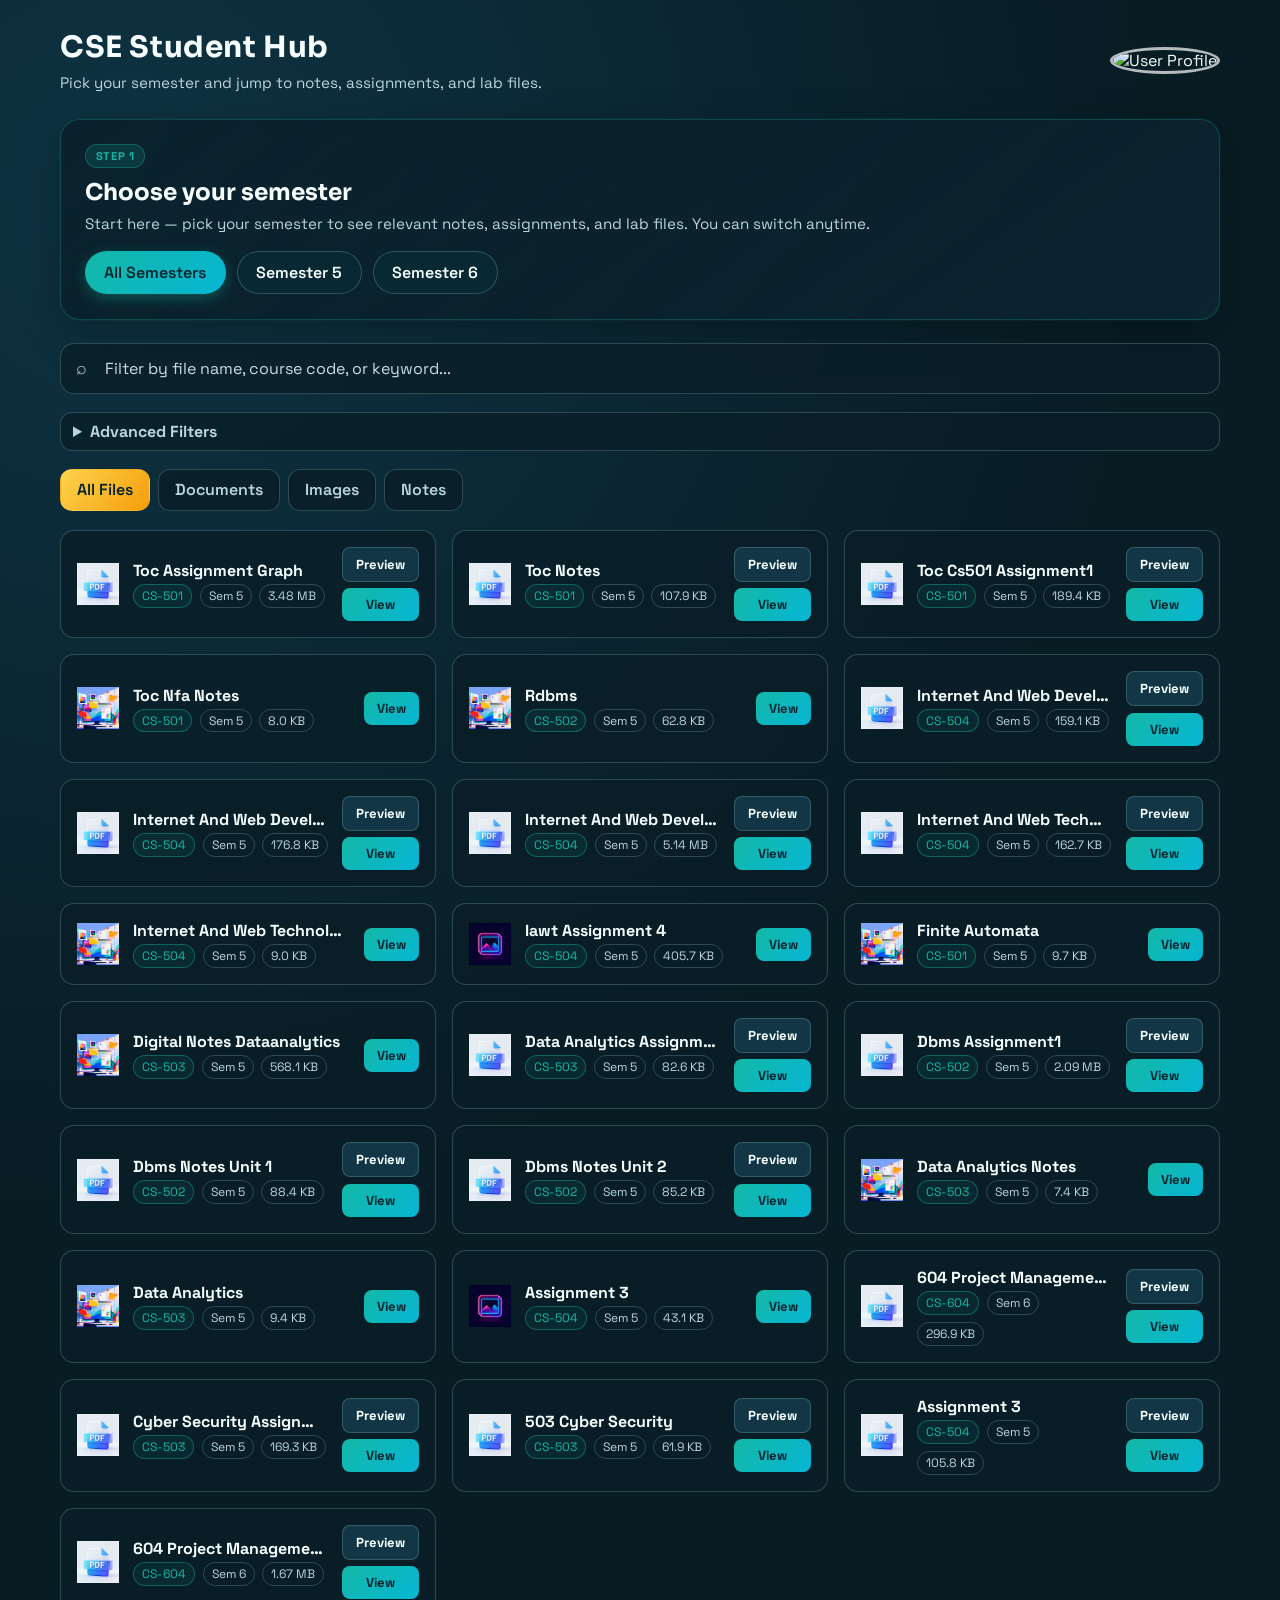
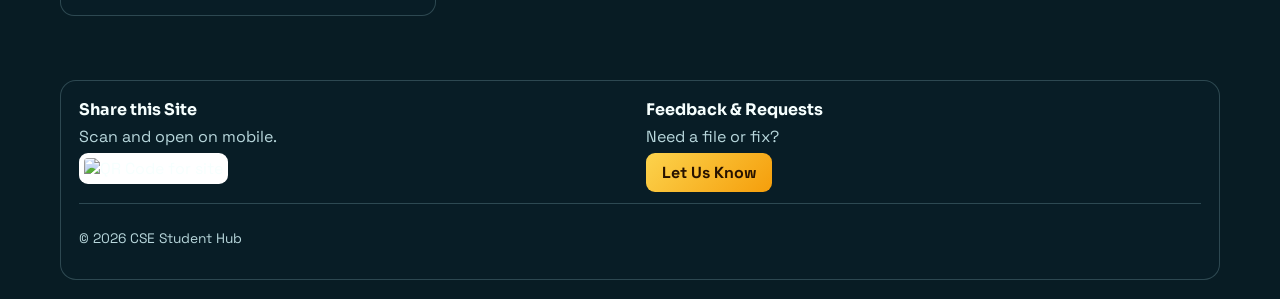
==== index.html @ bdce98c5 "Upgrade portal UX, auto-route files, and add release-ready structure" ====
<!DOCTYPE html>
<html lang="en">
<head>
    <meta charset="UTF-8"> 
    <meta name="viewport" content="width=device-width, initial-scale=1.0">
    <title>CSE Student Hub</title>
    <link rel="manifest" href="manifest.json">
    <meta name="theme-color" content="#0B7285">
    <link rel="icon" href="https://cdn.jsdelivr.net/gh/twitter/twemoji@latest/assets/72x72/1f4da.png"/>
    <link rel="stylesheet" href="style.css">
    <link rel="preconnect" href="https://fonts.googleapis.com">
    <link rel="preconnect" href="https://fonts.gstatic.com" crossorigin>
    <link href="https://fonts.googleapis.com/css2?family=Space+Grotesk:wght@400;500;700&family=Sora:wght@500;700&display=swap" rel="stylesheet">
    <script src="https://cdnjs.cloudflare.com/ajax/libs/pdf.js/2.11.338/pdf.min.js" defer></script>
</head>
<body>
    <video autoplay loop muted playsinline class="main-page-bg-video">
        <source src="bg.mp4" type="video/mp4">
    </video>

    <header>
        <div class="header-content">
            <h1>CSE Student Hub</h1>
            <p>Pick your semester and jump to notes, assignments, and lab files.</p>
        </div>
        <div class="profile-area">
            <img src="https://placehold.co/100x100/0b7285/FFFFFF?text=U" alt="User Profile" id="profile-pic" class="profile-pic">
        </div>
    </header>

    <main>
        <section class="semester-selector semester-hero" aria-label="Semester selection">
            <span class="semester-badge">Step 1</span>
            <h2>Choose your semester</h2>
            <p class="semester-hint" id="semesterHint">Start here — pick your semester to see relevant notes, assignments, and lab files. You can switch anytime.</p>
            <div class="semester-options" id="semester-options"><button class="semester-option active" data-semester="all">All Semesters</button><button class="semester-option" data-semester="5">Semester 5</button><button class="semester-option" data-semester="6">Semester 6</button></div>
        </section>

        <section class="search-and-tabs" aria-label="Filter and browse">
            <div class="search-box">
                <span class="search-icon" aria-hidden="true">⌕</span>
                <input class="search-input" type="text" placeholder="Filter by file name, course code, or keyword..." id="searchBox" autocomplete="off">
            </div>
            <details class="advanced-filters">
                <summary>Advanced Filters</summary>
                <div class="filter-grid">
                    <select id="courseFilter">
                        <option value="all">All Courses</option>
                        <option value="CS-501">CS-501</option><option value="CS-502">CS-502</option><option value="CS-503">CS-503</option><option value="CS-504">CS-504</option><option value="CS-604">CS-604</option>
                    </select>
                    <select id="typeFilter">
                        <option value="all">All Types</option>
                        <option value="epub">EPUB</option><option value="pdf">PDF</option><option value="png">PNG</option>
                    </select>
                    <select id="sortFilter">
                        <option value="newest">Newest First</option>
                        <option value="oldest">Oldest First</option>
                        <option value="name">Name A-Z</option>
                    </select>
                </div>
            </details>
            <div class="tabs" role="tablist"><button class="tab-link active" data-tab="AllFiles">All Files</button><button class="tab-link" data-tab="Documents">Documents</button><button class="tab-link" data-tab="Images">Images</button><button class="tab-link" data-tab="Notes">Notes</button></div>
        </section>

        <div id="AllFiles" class="tab-content" style="display: block;"><div class="file-grid">
    <div class="file-card file-row" data-keywords="Toc Assignment Graph CS-501 semester 5" data-course="CS-501" data-semester="5" data-type="pdf" data-date="2026-03-20T01:04:04.529124">
        <div class="file-icon"><img src="pdf.png" alt=".pdf icon"></div>
        <div class="file-details">
            <div class="file-title">Toc Assignment Graph</div>
            <div class="file-meta"><span>CS-501</span><span>Sem 5</span><span>3.48 MB</span></div>
            
        </div>
        <div class="file-actions">
            <button class="preview-button" data-pdf-url="content/sem5/cs-501/assignments/sem5_cs-501_assignment_toc-assignment-graph.pdf">Preview</button>
            <a href="content/sem5/cs-501/assignments/sem5_cs-501_assignment_toc-assignment-graph.pdf" target="_blank" class="download-button" aria-label="Open Toc Assignment Graph">View</a>
        </div>
    </div>
    <div class="file-card file-row" data-keywords="Toc Notes CS-501 semester 5" data-course="CS-501" data-semester="5" data-type="pdf" data-date="2026-03-20T01:04:04.529124">
        <div class="file-icon"><img src="pdf.png" alt=".pdf icon"></div>
        <div class="file-details">
            <div class="file-title">Toc Notes</div>
            <div class="file-meta"><span>CS-501</span><span>Sem 5</span><span>107.9 KB</span></div>
            
        </div>
        <div class="file-actions">
            <button class="preview-button" data-pdf-url="content/sem5/cs-501/notes/sem5_cs-501_notes_toc-notes.pdf">Preview</button>
            <a href="content/sem5/cs-501/notes/sem5_cs-501_notes_toc-notes.pdf" target="_blank" class="download-button" aria-label="Open Toc Notes">View</a>
        </div>
    </div>
    <div class="file-card file-row" data-keywords="Toc Cs501 Assignment1 CS-501 semester 5" data-course="CS-501" data-semester="5" data-type="pdf" data-date="2026-03-20T01:04:04.524578">
        <div class="file-icon"><img src="pdf.png" alt=".pdf icon"></div>
        <div class="file-details">
            <div class="file-title">Toc Cs501 Assignment1</div>
            <div class="file-meta"><span>CS-501</span><span>Sem 5</span><span>189.4 KB</span></div>
            
        </div>
        <div class="file-actions">
            <button class="preview-button" data-pdf-url="content/sem5/cs-501/assignments/sem5_cs-501_assignment_toc-cs501-assignment1.pdf">Preview</button>
            <a href="content/sem5/cs-501/assignments/sem5_cs-501_assignment_toc-cs501-assignment1.pdf" target="_blank" class="download-button" aria-label="Open Toc Cs501 Assignment1">View</a>
        </div>
    </div>
    <div class="file-card file-row" data-keywords="Toc Nfa Notes CS-501 semester 5" data-course="CS-501" data-semester="5" data-type="epub" data-date="2026-03-20T01:04:04.524578">
        <div class="file-icon"><img src="notes.png" alt=".epub icon"></div>
        <div class="file-details">
            <div class="file-title">Toc Nfa Notes</div>
            <div class="file-meta"><span>CS-501</span><span>Sem 5</span><span>8.0 KB</span></div>
            
        </div>
        <div class="file-actions">
            
            <a href="content/sem5/cs-501/notes/sem5_cs-501_notes_toc-nfa-notes.epub" target="_blank" class="download-button" aria-label="Open Toc Nfa Notes">View</a>
        </div>
    </div>
    <div class="file-card file-row" data-keywords="Rdbms CS-502 semester 5" data-course="CS-502" data-semester="5" data-type="epub" data-date="2026-03-20T01:04:04.522442">
        <div class="file-icon"><img src="notes.png" alt=".epub icon"></div>
        <div class="file-details">
            <div class="file-title">Rdbms</div>
            <div class="file-meta"><span>CS-502</span><span>Sem 5</span><span>62.8 KB</span></div>
            
        </div>
        <div class="file-actions">
            
            <a href="content/sem5/cs-502/notes/sem5_cs-502_resource_rdbms.epub" target="_blank" class="download-button" aria-label="Open Rdbms">View</a>
        </div>
    </div>
    <div class="file-card file-row" data-keywords="Internet And Web Development Assignment 4 CS-504 semester 5" data-course="CS-504" data-semester="5" data-type="pdf" data-date="2026-03-20T01:04:04.521047">
        <div class="file-icon"><img src="pdf.png" alt=".pdf icon"></div>
        <div class="file-details">
            <div class="file-title">Internet And Web Development Assignment 4</div>
            <div class="file-meta"><span>CS-504</span><span>Sem 5</span><span>159.1 KB</span></div>
            
        </div>
        <div class="file-actions">
            <button class="preview-button" data-pdf-url="content/sem5/cs-504/assignments/sem5_cs-504_assignment_internet-and-web-development-assignment-4.pdf">Preview</button>
            <a href="content/sem5/cs-504/assignments/sem5_cs-504_assignment_internet-and-web-development-assignment-4.pdf" target="_blank" class="download-button" aria-label="Open Internet And Web Development Assignment 4">View</a>
        </div>
    </div>
    <div class="file-card file-row" data-keywords="Internet And Web Development Assignment 2 CS-504 semester 5" data-course="CS-504" data-semester="5" data-type="pdf" data-date="2026-03-20T01:04:04.520044">
        <div class="file-icon"><img src="pdf.png" alt=".pdf icon"></div>
        <div class="file-details">
            <div class="file-title">Internet And Web Development Assignment 2</div>
            <div class="file-meta"><span>CS-504</span><span>Sem 5</span><span>176.8 KB</span></div>
            
        </div>
        <div class="file-actions">
            <button class="preview-button" data-pdf-url="content/sem5/cs-504/assignments/sem5_cs-504_assignment_internet-and-web-development-assignment-2.pdf">Preview</button>
            <a href="content/sem5/cs-504/assignments/sem5_cs-504_assignment_internet-and-web-development-assignment-2.pdf" target="_blank" class="download-button" aria-label="Open Internet And Web Development Assignment 2">View</a>
        </div>
    </div>
    <div class="file-card file-row" data-keywords="Internet And Web Development Assignment CS-504 semester 5" data-course="CS-504" data-semester="5" data-type="pdf" data-date="2026-03-20T01:04:04.518036">
        <div class="file-icon"><img src="pdf.png" alt=".pdf icon"></div>
        <div class="file-details">
            <div class="file-title">Internet And Web Development Assignment</div>
            <div class="file-meta"><span>CS-504</span><span>Sem 5</span><span>5.14 MB</span></div>
            
        </div>
        <div class="file-actions">
            <button class="preview-button" data-pdf-url="content/sem5/cs-504/assignments/sem5_cs-504_assignment_internet-and-web-development-assignment.pdf">Preview</button>
            <a href="content/sem5/cs-504/assignments/sem5_cs-504_assignment_internet-and-web-development-assignment.pdf" target="_blank" class="download-button" aria-label="Open Internet And Web Development Assignment">View</a>
        </div>
    </div>
    <div class="file-card file-row" data-keywords="Internet And Web Technology Notes CS-504 semester 5" data-course="CS-504" data-semester="5" data-type="pdf" data-date="2026-03-20T01:04:04.502003">
        <div class="file-icon"><img src="pdf.png" alt=".pdf icon"></div>
        <div class="file-details">
            <div class="file-title">Internet And Web Technology Notes</div>
            <div class="file-meta"><span>CS-504</span><span>Sem 5</span><span>162.7 KB</span></div>
            
        </div>
        <div class="file-actions">
            <button class="preview-button" data-pdf-url="content/sem5/cs-504/notes/sem5_cs-504_notes_internet-and-web-technology-notes.pdf">Preview</button>
            <a href="content/sem5/cs-504/notes/sem5_cs-504_notes_internet-and-web-technology-notes.pdf" target="_blank" class="download-button" aria-label="Open Internet And Web Technology Notes">View</a>
        </div>
    </div>
    <div class="file-card file-row" data-keywords="Internet And Web Technology CS-504 semester 5" data-course="CS-504" data-semester="5" data-type="epub" data-date="2026-03-20T01:04:04.502003">
        <div class="file-icon"><img src="notes.png" alt=".epub icon"></div>
        <div class="file-details">
            <div class="file-title">Internet And Web Technology</div>
            <div class="file-meta"><span>CS-504</span><span>Sem 5</span><span>9.0 KB</span></div>
            
        </div>
        <div class="file-actions">
            
            <a href="content/sem5/cs-504/notes/sem5_cs-504_resource_internet-and-web-technology.epub" target="_blank" class="download-button" aria-label="Open Internet And Web Technology">View</a>
        </div>
    </div>
    <div class="file-card file-row" data-keywords="Iawt Assignment 4 CS-504 semester 5" data-course="CS-504" data-semester="5" data-type="png" data-date="2026-03-20T01:04:04.500552">
        <div class="file-icon"><img src="image.png" alt=".png icon"></div>
        <div class="file-details">
            <div class="file-title">Iawt Assignment 4</div>
            <div class="file-meta"><span>CS-504</span><span>Sem 5</span><span>405.7 KB</span></div>
            
        </div>
        <div class="file-actions">
            
            <a href="content/sem5/cs-504/assignments/sem5_cs-504_assignment_iawt-assignment-4.png" target="_blank" class="download-button" aria-label="Open Iawt Assignment 4">View</a>
        </div>
    </div>
    <div class="file-card file-row" data-keywords="Finite Automata CS-501 semester 5" data-course="CS-501" data-semester="5" data-type="epub" data-date="2026-03-20T01:04:04.498286">
        <div class="file-icon"><img src="notes.png" alt=".epub icon"></div>
        <div class="file-details">
            <div class="file-title">Finite Automata</div>
            <div class="file-meta"><span>CS-501</span><span>Sem 5</span><span>9.7 KB</span></div>
            
        </div>
        <div class="file-actions">
            
            <a href="content/sem5/cs-501/notes/sem5_cs-501_resource_finite-automata.epub" target="_blank" class="download-button" aria-label="Open Finite Automata">View</a>
        </div>
    </div>
    <div class="file-card file-row" data-keywords="Digital Notes Dataanalytics CS-503 semester 5" data-course="CS-503" data-semester="5" data-type="epub" data-date="2026-03-20T01:04:04.497246">
        <div class="file-icon"><img src="notes.png" alt=".epub icon"></div>
        <div class="file-details">
            <div class="file-title">Digital Notes Dataanalytics</div>
            <div class="file-meta"><span>CS-503</span><span>Sem 5</span><span>568.1 KB</span></div>
            
        </div>
        <div class="file-actions">
            
            <a href="content/general/general/notes/general_general_notes_digital-notes-dataanalytics.epub" target="_blank" class="download-button" aria-label="Open Digital Notes Dataanalytics">View</a>
        </div>
    </div>
    <div class="file-card file-row" data-keywords="Data Analytics Assignment1 CS-503 semester 5" data-course="CS-503" data-semester="5" data-type="pdf" data-date="2026-03-20T01:04:04.495200">
        <div class="file-icon"><img src="pdf.png" alt=".pdf icon"></div>
        <div class="file-details">
            <div class="file-title">Data Analytics Assignment1</div>
            <div class="file-meta"><span>CS-503</span><span>Sem 5</span><span>82.6 KB</span></div>
            
        </div>
        <div class="file-actions">
            <button class="preview-button" data-pdf-url="content/sem5/cs-503/assignments/sem5_cs-503_assignment_data-analytics-assignment1.pdf">Preview</button>
            <a href="content/sem5/cs-503/assignments/sem5_cs-503_assignment_data-analytics-assignment1.pdf" target="_blank" class="download-button" aria-label="Open Data Analytics Assignment1">View</a>
        </div>
    </div>
    <div class="file-card file-row" data-keywords="Dbms Assignment1 CS-502 semester 5" data-course="CS-502" data-semester="5" data-type="pdf" data-date="2026-03-20T01:04:04.490498">
        <div class="file-icon"><img src="pdf.png" alt=".pdf icon"></div>
        <div class="file-details">
            <div class="file-title">Dbms Assignment1</div>
            <div class="file-meta"><span>CS-502</span><span>Sem 5</span><span>2.09 MB</span></div>
            
        </div>
        <div class="file-actions">
            <button class="preview-button" data-pdf-url="content/sem5/cs-502/assignments/sem5_cs-502_assignment_dbms-assignment1.pdf">Preview</button>
            <a href="content/sem5/cs-502/assignments/sem5_cs-502_assignment_dbms-assignment1.pdf" target="_blank" class="download-button" aria-label="Open Dbms Assignment1">View</a>
        </div>
    </div>
    <div class="file-card file-row" data-keywords="Dbms Notes Unit 1 CS-502 semester 5" data-course="CS-502" data-semester="5" data-type="pdf" data-date="2026-03-20T01:04:04.490498">
        <div class="file-icon"><img src="pdf.png" alt=".pdf icon"></div>
        <div class="file-details">
            <div class="file-title">Dbms Notes Unit 1</div>
            <div class="file-meta"><span>CS-502</span><span>Sem 5</span><span>88.4 KB</span></div>
            
        </div>
        <div class="file-actions">
            <button class="preview-button" data-pdf-url="content/sem5/cs-502/notes/sem5_cs-502_notes_dbms-notes-unit-1.pdf">Preview</button>
            <a href="content/sem5/cs-502/notes/sem5_cs-502_notes_dbms-notes-unit-1.pdf" target="_blank" class="download-button" aria-label="Open Dbms Notes Unit 1">View</a>
        </div>
    </div>
    <div class="file-card file-row" data-keywords="Dbms Notes Unit 2 CS-502 semester 5" data-course="CS-502" data-semester="5" data-type="pdf" data-date="2026-03-20T01:04:04.490498">
        <div class="file-icon"><img src="pdf.png" alt=".pdf icon"></div>
        <div class="file-details">
            <div class="file-title">Dbms Notes Unit 2</div>
            <div class="file-meta"><span>CS-502</span><span>Sem 5</span><span>85.2 KB</span></div>
            
        </div>
        <div class="file-actions">
            <button class="preview-button" data-pdf-url="content/sem5/cs-502/notes/sem5_cs-502_notes_dbms-notes-unit-2.pdf">Preview</button>
            <a href="content/sem5/cs-502/notes/sem5_cs-502_notes_dbms-notes-unit-2.pdf" target="_blank" class="download-button" aria-label="Open Dbms Notes Unit 2">View</a>
        </div>
    </div>
    <div class="file-card file-row" data-keywords="Data Analytics Notes CS-503 semester 5" data-course="CS-503" data-semester="5" data-type="epub" data-date="2026-03-20T01:04:04.490498">
        <div class="file-icon"><img src="notes.png" alt=".epub icon"></div>
        <div class="file-details">
            <div class="file-title">Data Analytics Notes</div>
            <div class="file-meta"><span>CS-503</span><span>Sem 5</span><span>7.4 KB</span></div>
            
        </div>
        <div class="file-actions">
            
            <a href="content/sem5/cs-503/notes/sem5_cs-503_notes_data-analytics-notes.epub" target="_blank" class="download-button" aria-label="Open Data Analytics Notes">View</a>
        </div>
    </div>
    <div class="file-card file-row" data-keywords="Data Analytics CS-503 semester 5" data-course="CS-503" data-semester="5" data-type="epub" data-date="2026-03-20T01:04:04.490498">
        <div class="file-icon"><img src="notes.png" alt=".epub icon"></div>
        <div class="file-details">
            <div class="file-title">Data Analytics</div>
            <div class="file-meta"><span>CS-503</span><span>Sem 5</span><span>9.4 KB</span></div>
            
        </div>
        <div class="file-actions">
            
            <a href="content/sem5/cs-503/notes/sem5_cs-503_resource_data-analytics.epub" target="_blank" class="download-button" aria-label="Open Data Analytics">View</a>
        </div>
    </div>
    <div class="file-card file-row" data-keywords="Assignment 3 CS-504 semester 5" data-course="CS-504" data-semester="5" data-type="png" data-date="2026-03-20T01:04:04.479112">
        <div class="file-icon"><img src="image.png" alt=".png icon"></div>
        <div class="file-details">
            <div class="file-title">Assignment 3</div>
            <div class="file-meta"><span>CS-504</span><span>Sem 5</span><span>43.1 KB</span></div>
            
        </div>
        <div class="file-actions">
            
            <a href="content/general/general/assignments/general_general_assignment_cs-504-assignment-3.png" target="_blank" class="download-button" aria-label="Open Assignment 3">View</a>
        </div>
    </div>
    <div class="file-card file-row" data-keywords="604 Project Management Unit 1 CS-604 semester 6" data-course="CS-604" data-semester="6" data-type="pdf" data-date="2026-03-20T01:04:04.479112">
        <div class="file-icon"><img src="pdf.png" alt=".pdf icon"></div>
        <div class="file-details">
            <div class="file-title">604 Project Management Unit 1</div>
            <div class="file-meta"><span>CS-604</span><span>Sem 6</span><span>296.9 KB</span></div>
            
        </div>
        <div class="file-actions">
            <button class="preview-button" data-pdf-url="content/general/general/documents/general_general_project_604-project-management-unit-1.pdf">Preview</button>
            <a href="content/general/general/documents/general_general_project_604-project-management-unit-1.pdf" target="_blank" class="download-button" aria-label="Open 604 Project Management Unit 1">View</a>
        </div>
    </div>
    <div class="file-card file-row" data-keywords="Cyber Security Assignment 2 CS-503 semester 5" data-course="CS-503" data-semester="5" data-type="pdf" data-date="2026-03-20T01:04:04.479112">
        <div class="file-icon"><img src="pdf.png" alt=".pdf icon"></div>
        <div class="file-details">
            <div class="file-title">Cyber Security Assignment 2</div>
            <div class="file-meta"><span>CS-503</span><span>Sem 5</span><span>169.3 KB</span></div>
            
        </div>
        <div class="file-actions">
            <button class="preview-button" data-pdf-url="content/sem5/cs-503/assignments/sem5_cs-503_assignment_cs-503-cyber-security-assignment-2.pdf">Preview</button>
            <a href="content/sem5/cs-503/assignments/sem5_cs-503_assignment_cs-503-cyber-security-assignment-2.pdf" target="_blank" class="download-button" aria-label="Open Cyber Security Assignment 2">View</a>
        </div>
    </div>
    <div class="file-card file-row" data-keywords="503 Cyber Security CS-503 semester 5" data-course="CS-503" data-semester="5" data-type="pdf" data-date="2026-03-20T01:04:04.479112">
        <div class="file-icon"><img src="pdf.png" alt=".pdf icon"></div>
        <div class="file-details">
            <div class="file-title">503 Cyber Security</div>
            <div class="file-meta"><span>CS-503</span><span>Sem 5</span><span>61.9 KB</span></div>
            
        </div>
        <div class="file-actions">
            <button class="preview-button" data-pdf-url="content/sem5/cs-503/documents/sem5_cs-503_resource_503-cyber-security.pdf">Preview</button>
            <a href="content/sem5/cs-503/documents/sem5_cs-503_resource_503-cyber-security.pdf" target="_blank" class="download-button" aria-label="Open 503 Cyber Security">View</a>
        </div>
    </div>
    <div class="file-card file-row" data-keywords="Assignment 3 CS-504 semester 5" data-course="CS-504" data-semester="5" data-type="pdf" data-date="2026-03-20T01:04:04.479112">
        <div class="file-icon"><img src="pdf.png" alt=".pdf icon"></div>
        <div class="file-details">
            <div class="file-title">Assignment 3</div>
            <div class="file-meta"><span>CS-504</span><span>Sem 5</span><span>105.8 KB</span></div>
            
        </div>
        <div class="file-actions">
            <button class="preview-button" data-pdf-url="content/sem5/cs-504/assignments/sem5_cs-504_assignment_cs504-assignment-3.pdf">Preview</button>
            <a href="content/sem5/cs-504/assignments/sem5_cs-504_assignment_cs504-assignment-3.pdf" target="_blank" class="download-button" aria-label="Open Assignment 3">View</a>
        </div>
    </div>
    <div class="file-card file-row" data-keywords="604 Project Management Notes CS-604 semester 6" data-course="CS-604" data-semester="6" data-type="pdf" data-date="2026-03-20T01:04:04.477614">
        <div class="file-icon"><img src="pdf.png" alt=".pdf icon"></div>
        <div class="file-details">
            <div class="file-title">604 Project Management Notes</div>
            <div class="file-meta"><span>CS-604</span><span>Sem 6</span><span>1.67 MB</span></div>
            
        </div>
        <div class="file-actions">
            <button class="preview-button" data-pdf-url="content/general/general/notes/general_general_notes_604-project-management-notes.pdf">Preview</button>
            <a href="content/general/general/notes/general_general_notes_604-project-management-notes.pdf" target="_blank" class="download-button" aria-label="Open 604 Project Management Notes">View</a>
        </div>
    </div></div></div><div id="Documents" class="tab-content" style="display: none;"><div class="file-grid">
    <div class="file-card file-row" data-keywords="Toc Assignment Graph CS-501 semester 5" data-course="CS-501" data-semester="5" data-type="pdf" data-date="2026-03-20T01:04:04.529124">
        <div class="file-icon"><img src="pdf.png" alt=".pdf icon"></div>
        <div class="file-details">
            <div class="file-title">Toc Assignment Graph</div>
            <div class="file-meta"><span>CS-501</span><span>Sem 5</span><span>3.48 MB</span></div>
            
        </div>
        <div class="file-actions">
            <button class="preview-button" data-pdf-url="content/sem5/cs-501/assignments/sem5_cs-501_assignment_toc-assignment-graph.pdf">Preview</button>
            <a href="content/sem5/cs-501/assignments/sem5_cs-501_assignment_toc-assignment-graph.pdf" target="_blank" class="download-button" aria-label="Open Toc Assignment Graph">View</a>
        </div>
    </div>
    <div class="file-card file-row" data-keywords="Toc Notes CS-501 semester 5" data-course="CS-501" data-semester="5" data-type="pdf" data-date="2026-03-20T01:04:04.529124">
        <div class="file-icon"><img src="pdf.png" alt=".pdf icon"></div>
        <div class="file-details">
            <div class="file-title">Toc Notes</div>
            <div class="file-meta"><span>CS-501</span><span>Sem 5</span><span>107.9 KB</span></div>
            
        </div>
        <div class="file-actions">
            <button class="preview-button" data-pdf-url="content/sem5/cs-501/notes/sem5_cs-501_notes_toc-notes.pdf">Preview</button>
            <a href="content/sem5/cs-501/notes/sem5_cs-501_notes_toc-notes.pdf" target="_blank" class="download-button" aria-label="Open Toc Notes">View</a>
        </div>
    </div>
    <div class="file-card file-row" data-keywords="Toc Cs501 Assignment1 CS-501 semester 5" data-course="CS-501" data-semester="5" data-type="pdf" data-date="2026-03-20T01:04:04.524578">
        <div class="file-icon"><img src="pdf.png" alt=".pdf icon"></div>
        <div class="file-details">
            <div class="file-title">Toc Cs501 Assignment1</div>
            <div class="file-meta"><span>CS-501</span><span>Sem 5</span><span>189.4 KB</span></div>
            
        </div>
        <div class="file-actions">
            <button class="preview-button" data-pdf-url="content/sem5/cs-501/assignments/sem5_cs-501_assignment_toc-cs501-assignment1.pdf">Preview</button>
            <a href="content/sem5/cs-501/assignments/sem5_cs-501_assignment_toc-cs501-assignment1.pdf" target="_blank" class="download-button" aria-label="Open Toc Cs501 Assignment1">View</a>
        </div>
    </div>
    <div class="file-card file-row" data-keywords="Internet And Web Development Assignment 4 CS-504 semester 5" data-course="CS-504" data-semester="5" data-type="pdf" data-date="2026-03-20T01:04:04.521047">
        <div class="file-icon"><img src="pdf.png" alt=".pdf icon"></div>
        <div class="file-details">
            <div class="file-title">Internet And Web Development Assignment 4</div>
            <div class="file-meta"><span>CS-504</span><span>Sem 5</span><span>159.1 KB</span></div>
            
        </div>
        <div class="file-actions">
            <button class="preview-button" data-pdf-url="content/sem5/cs-504/assignments/sem5_cs-504_assignment_internet-and-web-development-assignment-4.pdf">Preview</button>
            <a href="content/sem5/cs-504/assignments/sem5_cs-504_assignment_internet-and-web-development-assignment-4.pdf" target="_blank" class="download-button" aria-label="Open Internet And Web Development Assignment 4">View</a>
        </div>
    </div>
    <div class="file-card file-row" data-keywords="Internet And Web Development Assignment 2 CS-504 semester 5" data-course="CS-504" data-semester="5" data-type="pdf" data-date="2026-03-20T01:04:04.520044">
        <div class="file-icon"><img src="pdf.png" alt=".pdf icon"></div>
        <div class="file-details">
            <div class="file-title">Internet And Web Development Assignment 2</div>
            <div class="file-meta"><span>CS-504</span><span>Sem 5</span><span>176.8 KB</span></div>
            
        </div>
        <div class="file-actions">
            <button class="preview-button" data-pdf-url="content/sem5/cs-504/assignments/sem5_cs-504_assignment_internet-and-web-development-assignment-2.pdf">Preview</button>
            <a href="content/sem5/cs-504/assignments/sem5_cs-504_assignment_internet-and-web-development-assignment-2.pdf" target="_blank" class="download-button" aria-label="Open Internet And Web Development Assignment 2">View</a>
        </div>
    </div>
    <div class="file-card file-row" data-keywords="Internet And Web Development Assignment CS-504 semester 5" data-course="CS-504" data-semester="5" data-type="pdf" data-date="2026-03-20T01:04:04.518036">
        <div class="file-icon"><img src="pdf.png" alt=".pdf icon"></div>
        <div class="file-details">
            <div class="file-title">Internet And Web Development Assignment</div>
            <div class="file-meta"><span>CS-504</span><span>Sem 5</span><span>5.14 MB</span></div>
            
        </div>
        <div class="file-actions">
            <button class="preview-button" data-pdf-url="content/sem5/cs-504/assignments/sem5_cs-504_assignment_internet-and-web-development-assignment.pdf">Preview</button>
            <a href="content/sem5/cs-504/assignments/sem5_cs-504_assignment_internet-and-web-development-assignment.pdf" target="_blank" class="download-button" aria-label="Open Internet And Web Development Assignment">View</a>
        </div>
    </div>
    <div class="file-card file-row" data-keywords="Internet And Web Technology Notes CS-504 semester 5" data-course="CS-504" data-semester="5" data-type="pdf" data-date="2026-03-20T01:04:04.502003">
        <div class="file-icon"><img src="pdf.png" alt=".pdf icon"></div>
        <div class="file-details">
            <div class="file-title">Internet And Web Technology Notes</div>
            <div class="file-meta"><span>CS-504</span><span>Sem 5</span><span>162.7 KB</span></div>
            
        </div>
        <div class="file-actions">
            <button class="preview-button" data-pdf-url="content/sem5/cs-504/notes/sem5_cs-504_notes_internet-and-web-technology-notes.pdf">Preview</button>
            <a href="content/sem5/cs-504/notes/sem5_cs-504_notes_internet-and-web-technology-notes.pdf" target="_blank" class="download-button" aria-label="Open Internet And Web Technology Notes">View</a>
        </div>
    </div>
    <div class="file-card file-row" data-keywords="Data Analytics Assignment1 CS-503 semester 5" data-course="CS-503" data-semester="5" data-type="pdf" data-date="2026-03-20T01:04:04.495200">
        <div class="file-icon"><img src="pdf.png" alt=".pdf icon"></div>
        <div class="file-details">
            <div class="file-title">Data Analytics Assignment1</div>
            <div class="file-meta"><span>CS-503</span><span>Sem 5</span><span>82.6 KB</span></div>
            
        </div>
        <div class="file-actions">
            <button class="preview-button" data-pdf-url="content/sem5/cs-503/assignments/sem5_cs-503_assignment_data-analytics-assignment1.pdf">Preview</button>
            <a href="content/sem5/cs-503/assignments/sem5_cs-503_assignment_data-analytics-assignment1.pdf" target="_blank" class="download-button" aria-label="Open Data Analytics Assignment1">View</a>
        </div>
    </div>
    <div class="file-card file-row" data-keywords="Dbms Assignment1 CS-502 semester 5" data-course="CS-502" data-semester="5" data-type="pdf" data-date="2026-03-20T01:04:04.490498">
        <div class="file-icon"><img src="pdf.png" alt=".pdf icon"></div>
        <div class="file-details">
            <div class="file-title">Dbms Assignment1</div>
            <div class="file-meta"><span>CS-502</span><span>Sem 5</span><span>2.09 MB</span></div>
            
        </div>
        <div class="file-actions">
            <button class="preview-button" data-pdf-url="content/sem5/cs-502/assignments/sem5_cs-502_assignment_dbms-assignment1.pdf">Preview</button>
            <a href="content/sem5/cs-502/assignments/sem5_cs-502_assignment_dbms-assignment1.pdf" target="_blank" class="download-button" aria-label="Open Dbms Assignment1">View</a>
        </div>
    </div>
    <div class="file-card file-row" data-keywords="Dbms Notes Unit 1 CS-502 semester 5" data-course="CS-502" data-semester="5" data-type="pdf" data-date="2026-03-20T01:04:04.490498">
        <div class="file-icon"><img src="pdf.png" alt=".pdf icon"></div>
        <div class="file-details">
            <div class="file-title">Dbms Notes Unit 1</div>
            <div class="file-meta"><span>CS-502</span><span>Sem 5</span><span>88.4 KB</span></div>
            
        </div>
        <div class="file-actions">
            <button class="preview-button" data-pdf-url="content/sem5/cs-502/notes/sem5_cs-502_notes_dbms-notes-unit-1.pdf">Preview</button>
            <a href="content/sem5/cs-502/notes/sem5_cs-502_notes_dbms-notes-unit-1.pdf" target="_blank" class="download-button" aria-label="Open Dbms Notes Unit 1">View</a>
        </div>
    </div>
    <div class="file-card file-row" data-keywords="Dbms Notes Unit 2 CS-502 semester 5" data-course="CS-502" data-semester="5" data-type="pdf" data-date="2026-03-20T01:04:04.490498">
        <div class="file-icon"><img src="pdf.png" alt=".pdf icon"></div>
        <div class="file-details">
            <div class="file-title">Dbms Notes Unit 2</div>
            <div class="file-meta"><span>CS-502</span><span>Sem 5</span><span>85.2 KB</span></div>
            
        </div>
        <div class="file-actions">
            <button class="preview-button" data-pdf-url="content/sem5/cs-502/notes/sem5_cs-502_notes_dbms-notes-unit-2.pdf">Preview</button>
            <a href="content/sem5/cs-502/notes/sem5_cs-502_notes_dbms-notes-unit-2.pdf" target="_blank" class="download-button" aria-label="Open Dbms Notes Unit 2">View</a>
        </div>
    </div>
    <div class="file-card file-row" data-keywords="604 Project Management Unit 1 CS-604 semester 6" data-course="CS-604" data-semester="6" data-type="pdf" data-date="2026-03-20T01:04:04.479112">
        <div class="file-icon"><img src="pdf.png" alt=".pdf icon"></div>
        <div class="file-details">
            <div class="file-title">604 Project Management Unit 1</div>
            <div class="file-meta"><span>CS-604</span><span>Sem 6</span><span>296.9 KB</span></div>
            
        </div>
        <div class="file-actions">
            <button class="preview-button" data-pdf-url="content/general/general/documents/general_general_project_604-project-management-unit-1.pdf">Preview</button>
            <a href="content/general/general/documents/general_general_project_604-project-management-unit-1.pdf" target="_blank" class="download-button" aria-label="Open 604 Project Management Unit 1">View</a>
        </div>
    </div>
    <div class="file-card file-row" data-keywords="Cyber Security Assignment 2 CS-503 semester 5" data-course="CS-503" data-semester="5" data-type="pdf" data-date="2026-03-20T01:04:04.479112">
        <div class="file-icon"><img src="pdf.png" alt=".pdf icon"></div>
        <div class="file-details">
            <div class="file-title">Cyber Security Assignment 2</div>
            <div class="file-meta"><span>CS-503</span><span>Sem 5</span><span>169.3 KB</span></div>
            
        </div>
        <div class="file-actions">
            <button class="preview-button" data-pdf-url="content/sem5/cs-503/assignments/sem5_cs-503_assignment_cs-503-cyber-security-assignment-2.pdf">Preview</button>
            <a href="content/sem5/cs-503/assignments/sem5_cs-503_assignment_cs-503-cyber-security-assignment-2.pdf" target="_blank" class="download-button" aria-label="Open Cyber Security Assignment 2">View</a>
        </div>
    </div>
    <div class="file-card file-row" data-keywords="503 Cyber Security CS-503 semester 5" data-course="CS-503" data-semester="5" data-type="pdf" data-date="2026-03-20T01:04:04.479112">
        <div class="file-icon"><img src="pdf.png" alt=".pdf icon"></div>
        <div class="file-details">
            <div class="file-title">503 Cyber Security</div>
            <div class="file-meta"><span>CS-503</span><span>Sem 5</span><span>61.9 KB</span></div>
            
        </div>
        <div class="file-actions">
            <button class="preview-button" data-pdf-url="content/sem5/cs-503/documents/sem5_cs-503_resource_503-cyber-security.pdf">Preview</button>
            <a href="content/sem5/cs-503/documents/sem5_cs-503_resource_503-cyber-security.pdf" target="_blank" class="download-button" aria-label="Open 503 Cyber Security">View</a>
        </div>
    </div>
    <div class="file-card file-row" data-keywords="Assignment 3 CS-504 semester 5" data-course="CS-504" data-semester="5" data-type="pdf" data-date="2026-03-20T01:04:04.479112">
        <div class="file-icon"><img src="pdf.png" alt=".pdf icon"></div>
        <div class="file-details">
            <div class="file-title">Assignment 3</div>
            <div class="file-meta"><span>CS-504</span><span>Sem 5</span><span>105.8 KB</span></div>
            
        </div>
        <div class="file-actions">
            <button class="preview-button" data-pdf-url="content/sem5/cs-504/assignments/sem5_cs-504_assignment_cs504-assignment-3.pdf">Preview</button>
            <a href="content/sem5/cs-504/assignments/sem5_cs-504_assignment_cs504-assignment-3.pdf" target="_blank" class="download-button" aria-label="Open Assignment 3">View</a>
        </div>
    </div>
    <div class="file-card file-row" data-keywords="604 Project Management Notes CS-604 semester 6" data-course="CS-604" data-semester="6" data-type="pdf" data-date="2026-03-20T01:04:04.477614">
        <div class="file-icon"><img src="pdf.png" alt=".pdf icon"></div>
        <div class="file-details">
            <div class="file-title">604 Project Management Notes</div>
            <div class="file-meta"><span>CS-604</span><span>Sem 6</span><span>1.67 MB</span></div>
            
        </div>
        <div class="file-actions">
            <button class="preview-button" data-pdf-url="content/general/general/notes/general_general_notes_604-project-management-notes.pdf">Preview</button>
            <a href="content/general/general/notes/general_general_notes_604-project-management-notes.pdf" target="_blank" class="download-button" aria-label="Open 604 Project Management Notes">View</a>
        </div>
    </div></div></div><div id="Images" class="tab-content" style="display: none;"><div class="file-grid">
    <div class="file-card file-row" data-keywords="Iawt Assignment 4 CS-504 semester 5" data-course="CS-504" data-semester="5" data-type="png" data-date="2026-03-20T01:04:04.500552">
        <div class="file-icon"><img src="image.png" alt=".png icon"></div>
        <div class="file-details">
            <div class="file-title">Iawt Assignment 4</div>
            <div class="file-meta"><span>CS-504</span><span>Sem 5</span><span>405.7 KB</span></div>
            
        </div>
        <div class="file-actions">
            
            <a href="content/sem5/cs-504/assignments/sem5_cs-504_assignment_iawt-assignment-4.png" target="_blank" class="download-button" aria-label="Open Iawt Assignment 4">View</a>
        </div>
    </div>
    <div class="file-card file-row" data-keywords="Assignment 3 CS-504 semester 5" data-course="CS-504" data-semester="5" data-type="png" data-date="2026-03-20T01:04:04.479112">
        <div class="file-icon"><img src="image.png" alt=".png icon"></div>
        <div class="file-details">
            <div class="file-title">Assignment 3</div>
            <div class="file-meta"><span>CS-504</span><span>Sem 5</span><span>43.1 KB</span></div>
            
        </div>
        <div class="file-actions">
            
            <a href="content/general/general/assignments/general_general_assignment_cs-504-assignment-3.png" target="_blank" class="download-button" aria-label="Open Assignment 3">View</a>
        </div>
    </div></div></div><div id="Notes" class="tab-content" style="display: none;"><div class="file-grid">
    <div class="file-card file-row" data-keywords="Toc Nfa Notes CS-501 semester 5" data-course="CS-501" data-semester="5" data-type="epub" data-date="2026-03-20T01:04:04.524578">
        <div class="file-icon"><img src="notes.png" alt=".epub icon"></div>
        <div class="file-details">
            <div class="file-title">Toc Nfa Notes</div>
            <div class="file-meta"><span>CS-501</span><span>Sem 5</span><span>8.0 KB</span></div>
            
        </div>
        <div class="file-actions">
            
            <a href="content/sem5/cs-501/notes/sem5_cs-501_notes_toc-nfa-notes.epub" target="_blank" class="download-button" aria-label="Open Toc Nfa Notes">View</a>
        </div>
    </div>
    <div class="file-card file-row" data-keywords="Rdbms CS-502 semester 5" data-course="CS-502" data-semester="5" data-type="epub" data-date="2026-03-20T01:04:04.522442">
        <div class="file-icon"><img src="notes.png" alt=".epub icon"></div>
        <div class="file-details">
            <div class="file-title">Rdbms</div>
            <div class="file-meta"><span>CS-502</span><span>Sem 5</span><span>62.8 KB</span></div>
            
        </div>
        <div class="file-actions">
            
            <a href="content/sem5/cs-502/notes/sem5_cs-502_resource_rdbms.epub" target="_blank" class="download-button" aria-label="Open Rdbms">View</a>
        </div>
    </div>
    <div class="file-card file-row" data-keywords="Internet And Web Technology CS-504 semester 5" data-course="CS-504" data-semester="5" data-type="epub" data-date="2026-03-20T01:04:04.502003">
        <div class="file-icon"><img src="notes.png" alt=".epub icon"></div>
        <div class="file-details">
            <div class="file-title">Internet And Web Technology</div>
            <div class="file-meta"><span>CS-504</span><span>Sem 5</span><span>9.0 KB</span></div>
            
        </div>
        <div class="file-actions">
            
            <a href="content/sem5/cs-504/notes/sem5_cs-504_resource_internet-and-web-technology.epub" target="_blank" class="download-button" aria-label="Open Internet And Web Technology">View</a>
        </div>
    </div>
    <div class="file-card file-row" data-keywords="Finite Automata CS-501 semester 5" data-course="CS-501" data-semester="5" data-type="epub" data-date="2026-03-20T01:04:04.498286">
        <div class="file-icon"><img src="notes.png" alt=".epub icon"></div>
        <div class="file-details">
            <div class="file-title">Finite Automata</div>
            <div class="file-meta"><span>CS-501</span><span>Sem 5</span><span>9.7 KB</span></div>
            
        </div>
        <div class="file-actions">
            
            <a href="content/sem5/cs-501/notes/sem5_cs-501_resource_finite-automata.epub" target="_blank" class="download-button" aria-label="Open Finite Automata">View</a>
        </div>
    </div>
    <div class="file-card file-row" data-keywords="Digital Notes Dataanalytics CS-503 semester 5" data-course="CS-503" data-semester="5" data-type="epub" data-date="2026-03-20T01:04:04.497246">
        <div class="file-icon"><img src="notes.png" alt=".epub icon"></div>
        <div class="file-details">
            <div class="file-title">Digital Notes Dataanalytics</div>
            <div class="file-meta"><span>CS-503</span><span>Sem 5</span><span>568.1 KB</span></div>
            
        </div>
        <div class="file-actions">
            
            <a href="content/general/general/notes/general_general_notes_digital-notes-dataanalytics.epub" target="_blank" class="download-button" aria-label="Open Digital Notes Dataanalytics">View</a>
        </div>
    </div>
    <div class="file-card file-row" data-keywords="Data Analytics Notes CS-503 semester 5" data-course="CS-503" data-semester="5" data-type="epub" data-date="2026-03-20T01:04:04.490498">
        <div class="file-icon"><img src="notes.png" alt=".epub icon"></div>
        <div class="file-details">
            <div class="file-title">Data Analytics Notes</div>
            <div class="file-meta"><span>CS-503</span><span>Sem 5</span><span>7.4 KB</span></div>
            
        </div>
        <div class="file-actions">
            
            <a href="content/sem5/cs-503/notes/sem5_cs-503_notes_data-analytics-notes.epub" target="_blank" class="download-button" aria-label="Open Data Analytics Notes">View</a>
        </div>
    </div>
    <div class="file-card file-row" data-keywords="Data Analytics CS-503 semester 5" data-course="CS-503" data-semester="5" data-type="epub" data-date="2026-03-20T01:04:04.490498">
        <div class="file-icon"><img src="notes.png" alt=".epub icon"></div>
        <div class="file-details">
            <div class="file-title">Data Analytics</div>
            <div class="file-meta"><span>CS-503</span><span>Sem 5</span><span>9.4 KB</span></div>
            
        </div>
        <div class="file-actions">
            
            <a href="content/sem5/cs-503/notes/sem5_cs-503_resource_data-analytics.epub" target="_blank" class="download-button" aria-label="Open Data Analytics">View</a>
        </div>
    </div></div></div>
        <p id="no-results-message" class="no-results-message hidden" aria-live="polite">No files match your semester or search. Try a different semester or keyword.</p>
    </main>

    <footer class="site-footer">
        <div class="footer-content">
            <div class="footer-section"><h4>Share this Site</h4><p>Scan and open on mobile.</p><img class="qr-code" src="https://api.qrserver.com/v1/create-qr-code/?size=120x120&data=https://shiroonigami23-ui.github.io/class-solutions/" alt="QR Code for site"/></div>
            <div class="footer-section"><h4>Feedback & Requests</h4><p>Need a file or fix?</p><a href="https://docs.google.com/forms/d/e/1FAIpQLSedLRFNBdVoLSR0xfGk0iPJLp3UpRNEXlEhFrt9do0OYJf5_w/viewform?usp=header" target="_blank" class="feedback-button">Let Us Know</a></div>
        </div>
        <div class="footer-bottom"><p>&copy; 2026 CSE Student Hub</p></div>
    </footer>

    <div id="profileModal" class="modal-overlay">
        <div class="modal-content">
            <video autoplay loop muted playsinline class="profile-bg-video-full">
                <source src="profile-bg.mp4" type="video/mp4">
            </video>

            <button class="close-modal-btn" id="closeModalBtn">&times;</button>

            <div class="profile-modal-header">
                <div class="modal-profile-pic-wrapper">
                    <img src="https://placehold.co/200x200/0b7285/FFFFFF?text=U" alt="User Profile" id="modal-profile-pic" class="modal-profile-pic">
                    <div class="modal-pic-overlay"><span>Click to Upload</span></div>
                </div>
                <input type="file" id="modal-pic-upload" accept="image/*" style="display: none;">
                <h2 id="modal-profile-name">Your Name</h2>
            </div>

            <div class="modal-tabs">
                <button class="modal-tab-link active" onclick="openProfileTab(event, 'settings')">Settings</button>
                <button class="modal-tab-link" onclick="openProfileTab(event, 'contribute')">Your Contributions</button>
            </div>

            <div id="settings" class="modal-tab-content" style="display: block;">
                <div class="setting-item">
                    <label for="profile-name-input">Display Name</label>
                    <input type="text" id="profile-name-input" placeholder="Enter your display name...">
                </div>
                <div class="setting-item">
                    <label for="github-username-input">GitHub Username</label>
                    <input type="text" id="github-username-input" placeholder="e.g., shiroonigami23-ui">
                </div>
                <div class="setting-item theme-toggle">
                    <label>Theme</label>
                    <button id="modeBtn">☀️</button>
                </div>
                <button id="save-profile-btn" class="action-button primary">Save Changes</button>
            </div>

            <div id="contribute" class="modal-tab-content">
                <h3>Your Submitted Files</h3>
                <div id="user-contributions-list"></div>
                <a href="contribute.html" class="action-button primary contribute-link">Contribute a New File</a>
            </div>
        </div>
    </div>

    <div id="pdfPreviewModal" class="modal-overlay pdf-preview-modal">
        <div class="pdf-modal-content">
            <button class="close-modal-btn" id="closePdfModalBtn">&times;</button>
            <h3 id="pdf-modal-title"></h3>
            <div id="pdf-viewer-container"><div id="loader"></div><canvas id="pdf-canvas"></canvas></div>
        </div>
    </div>

    <script>window.contributorsData = {"TOC_Assignment_Graph.pdf": "shiroonigami23-ui", "CS_503_Cyber_Security_assignment_2.pdf": "shiroonigami23-ui", "Internet_and_web_technology_notes.pdf_": "Aryan-singh19", "Digital_Notes_Dataanalytics.pdf_": "Aryan-singh19", "theroy-of-computation_note.pdf_": "Aryan-singh19"};</script>
    <script src="script.js" defer></script>
    <script src="profile.js" defer></script>
    <script src="preview.js" defer></script>
    <script>
        if ('serviceWorker' in navigator) {
            window.addEventListener('load', () => {
                navigator.serviceWorker.register('/sw.js').catch(() => {});
            });
        }
    </script>
</body>
</html>
---- style.css ----
:root {
    --bg: #081c24;
    --bg-soft: #0d2b36;
    --surface: rgba(9, 30, 39, 0.78);
    --surface-strong: #0c2430;
    --surface-muted: #123645;
    --text: #f6fffe;
    --text-muted: #b8d7dc;
    --accent: #14b8a6;
    --accent-2: #f59e0b;
    --danger: #ef4444;
    --border: rgba(178, 228, 235, 0.22);
    --radius: 14px;
    --shadow: 0 14px 40px rgba(0, 0, 0, 0.35);
    --font-main: 'Space Grotesk', 'Segoe UI', sans-serif;
    --font-display: 'Sora', 'Segoe UI', sans-serif;
}

body.lightmode {
    --bg: #f1fbff;
    --bg-soft: #e5f6fb;
    --surface: rgba(255, 255, 255, 0.9);
    --surface-strong: #ffffff;
    --surface-muted: #d7eef6;
    --text: #0f2230;
    --text-muted: #365267;
    --accent: #0f766e;
    --accent-2: #b45309;
    --border: rgba(9, 66, 89, 0.16);
}

* {
    box-sizing: border-box;
}

html,
body {
    margin: 0;
    padding: 0;
    font-family: var(--font-main);
    color: var(--text);
    background: radial-gradient(circle at 10% 10%, #0e3343, var(--bg) 50%);
    min-height: 100%;
}

body {
    position: relative;
    overflow-x: hidden;
}

.main-page-bg-video {
    position: fixed;
    inset: 0;
    width: 100%;
    height: 100%;
    object-fit: cover;
    z-index: -2;
    filter: saturate(1.12) brightness(0.62);
}

body::before {
    content: '';
    position: fixed;
    inset: 0;
    background: linear-gradient(120deg, rgba(0, 11, 16, 0.62), rgba(6, 30, 39, 0.66));
    z-index: -1;
}

header,
main,
.site-footer {
    width: min(1160px, calc(100% - 2rem));
    margin-inline: auto;
}

header {
    display: flex;
    justify-content: space-between;
    align-items: center;
    gap: 1rem;
    padding: 1.75rem 0 1rem;
}

.header-content h1 {
    margin: 0;
    font-family: var(--font-display);
    letter-spacing: 0.02em;
    font-size: clamp(1.6rem, 2.3vw, 2.4rem);
    color: var(--text);
}

.header-content p {
    margin: 0.45rem 0 0;
    color: var(--text-muted);
    font-size: 0.95rem;
}

.profile-pic {
    width: 56px;
    height: 56px;
    border-radius: 50%;
    border: 3px solid rgba(255, 255, 255, 0.7);
    object-fit: cover;
    cursor: pointer;
    transition: transform 0.2s ease;
}

.profile-pic:hover {
    transform: scale(1.06);
}

main {
    padding: 0.7rem 0 2.2rem;
}

/* Semester selector = first step for students */
.semester-selector {
    background: var(--surface);
    border: 1px solid var(--border);
    border-radius: 20px;
    box-shadow: var(--shadow);
    padding: 1.5rem 1.5rem 1.6rem;
}

.semester-selector.semester-hero {
    background: linear-gradient(145deg, var(--surface) 0%, var(--surface-strong) 100%);
    border-color: rgba(20, 184, 166, 0.25);
    box-shadow: 0 12px 40px rgba(0, 0, 0, 0.25), 0 0 0 1px rgba(20, 184, 166, 0.08);
}

body.lightmode .semester-selector.semester-hero {
    border-color: rgba(15, 118, 110, 0.3);
    box-shadow: 0 12px 32px rgba(9, 66, 89, 0.08);
}

.semester-badge {
    display: inline-block;
    font-size: 0.7rem;
    font-weight: 700;
    letter-spacing: 0.06em;
    text-transform: uppercase;
    color: var(--accent);
    background: rgba(20, 184, 166, 0.15);
    border: 1px solid rgba(20, 184, 166, 0.35);
    border-radius: 999px;
    padding: 0.25rem 0.6rem;
    margin-bottom: 0.6rem;
}

.semester-selector h2 {
    margin: 0;
    font-family: var(--font-display);
    font-size: clamp(1.2rem, 1.8vw, 1.45rem);
}

.semester-selector p,
.semester-hint {
    margin: 0.4rem 0 1rem;
    color: var(--text-muted);
    font-size: 0.95rem;
    line-height: 1.45;
}

.semester-options {
    display: flex;
    flex-wrap: wrap;
    gap: 0.7rem;
}

.semester-option {
    border: 1px solid var(--border);
    background: rgba(8, 44, 55, 0.75);
    color: var(--text);
    font: inherit;
    font-weight: 600;
    border-radius: 999px;
    padding: 0.6rem 1.15rem;
    cursor: pointer;
    transition: transform 0.2s ease, border-color 0.2s ease, box-shadow 0.2s ease;
}

.semester-option:hover {
    transform: translateY(-2px);
    border-color: rgba(255, 255, 255, 0.45);
    box-shadow: 0 6px 16px rgba(0, 0, 0, 0.2);
}

.semester-option.active {
    background: linear-gradient(135deg, var(--accent), #06b6d4);
    border-color: transparent;
    color: #03262f;
    box-shadow: 0 4px 14px rgba(20, 184, 166, 0.35);
}

.semester-option:focus-visible {
    outline: 2px solid var(--accent);
    outline-offset: 2px;
}

.search-and-tabs {
    display: grid;
    gap: 1.1rem;
    margin-top: 1.4rem;
}

.search-box {
    position: relative;
}

.search-icon {
    position: absolute;
    left: 1rem;
    top: 50%;
    transform: translateY(-50%);
    font-size: 1.1rem;
    color: var(--text-muted);
    pointer-events: none;
}

.search-input {
    width: 100%;
    border-radius: 14px;
    border: 1px solid var(--border);
    background: var(--surface);
    color: var(--text);
    padding: 0.9rem 1rem 0.9rem 2.75rem;
    font: inherit;
    font-size: 1rem;
    transition: border-color 0.2s ease, box-shadow 0.2s ease;
}

.search-input:hover {
    border-color: rgba(178, 228, 235, 0.35);
}

.search-input:focus {
    outline: none;
    border-color: var(--accent);
    box-shadow: 0 0 0 3px rgba(20, 184, 166, 0.2);
}

.search-input::placeholder {
    color: color-mix(in oklab, var(--text-muted) 80%, white 20%);
}

.tabs {
    display: flex;
    flex-wrap: wrap;
    gap: 0.5rem;
}

.advanced-filters {
    border: 1px solid var(--border);
    border-radius: 12px;
    background: var(--surface);
    padding: 0.5rem 0.75rem;
}

.advanced-filters summary {
    cursor: pointer;
    font-weight: 700;
    color: var(--text-muted);
}

.filter-grid {
    margin-top: 0.7rem;
    display: grid;
    grid-template-columns: repeat(3, minmax(0, 1fr));
    gap: 0.6rem;
}

.filter-grid select {
    border: 1px solid var(--border);
    border-radius: 10px;
    background: var(--surface-strong);
    color: var(--text);
    font: inherit;
    padding: 0.55rem 0.6rem;
}

.tab-link {
    border: 1px solid var(--border);
    background: var(--surface);
    color: var(--text-muted);
    border-radius: 12px;
    padding: 0.6rem 1rem;
    font: inherit;
    font-weight: 600;
    cursor: pointer;
    transition: color 0.2s ease, background 0.2s ease, border-color 0.2s ease, transform 0.15s ease;
}

.tab-link:hover {
    color: var(--text);
    border-color: rgba(178, 228, 235, 0.4);
}

.tab-link.active {
    color: #052328;
    background: linear-gradient(130deg, #fcd34d, var(--accent-2));
    border-color: transparent;
}

.tab-link:focus-visible {
    outline: 2px solid var(--accent-2);
    outline-offset: 2px;
}

.tab-content {
    margin-top: 1.2rem;
    animation: fadeIn 0.25s ease;
}

@keyframes fadeIn {
    from { opacity: 0.6; }
    to { opacity: 1; }
}

.file-grid {
    display: grid;
    grid-template-columns: repeat(auto-fill, minmax(280px, 1fr));
    gap: 1rem;
}

.file-card {
    display: flex;
    gap: 0.9rem;
    align-items: center;
    padding: 1rem;
    border-radius: var(--radius);
    border: 1px solid var(--border);
    background: var(--surface);
    transition: transform 0.2s ease, border-color 0.2s ease, box-shadow 0.2s ease;
}

.file-card:hover {
    transform: translateY(-2px);
    border-color: rgba(20, 184, 166, 0.3);
    box-shadow: 0 10px 28px rgba(0, 0, 0, 0.2);
}

body.lightmode .file-card:hover {
    border-color: rgba(15, 118, 110, 0.35);
    box-shadow: 0 8px 24px rgba(9, 66, 89, 0.12);
}

.file-icon {
    width: 42px;
    height: 42px;
    flex-shrink: 0;
}

.file-icon img {
    width: 100%;
    height: 100%;
    object-fit: contain;
}

.file-details {
    min-width: 0;
    flex: 1;
}

.file-title {
    font-weight: 700;
    white-space: nowrap;
    overflow: hidden;
    text-overflow: ellipsis;
}

.file-meta {
    margin-top: 0.2rem;
    display: flex;
    gap: 0.45rem;
    flex-wrap: wrap;
    font-size: 0.78rem;
    color: var(--text-muted);
}

.file-meta span {
    border: 1px solid var(--border);
    border-radius: 999px;
    padding: 0.18rem 0.5rem;
    font-size: 0.76rem;
}

.file-meta span:first-of-type {
    color: var(--accent);
    border-color: rgba(20, 184, 166, 0.4);
    background: rgba(20, 184, 166, 0.08);
}

.contributor-credit {
    margin-top: 0.35rem;
    font-size: 0.82rem;
    color: var(--text-muted);
}

.contributor-credit a {
    color: #5eead4;
    text-decoration: none;
}

.file-actions {
    display: flex;
    flex-direction: column;
    gap: 0.4rem;
}

.preview-button,
.download-button {
    border-radius: 8px;
    border: 1px solid var(--border);
    padding: 0.5rem 0.8rem;
    font: inherit;
    font-size: 0.82rem;
    font-weight: 700;
    cursor: pointer;
    text-decoration: none;
    text-align: center;
    transition: transform 0.15s ease, opacity 0.15s ease;
}

.preview-button:hover,
.download-button:hover {
    transform: scale(1.02);
}

.preview-button:focus-visible,
.download-button:focus-visible {
    outline: 2px solid var(--accent);
    outline-offset: 2px;
}

.preview-button {
    background: var(--surface-muted);
    color: var(--text);
}

.download-button {
    background: linear-gradient(135deg, var(--accent), #06b6d4);
    color: #022631;
    border: none;
}

.site-footer {
    margin-top: 1.8rem;
    margin-bottom: 1.2rem;
    padding: 1.1rem;
    border-radius: 16px;
    border: 1px solid var(--border);
    background: var(--surface);
}

.footer-content {
    display: grid;
    grid-template-columns: repeat(auto-fit, minmax(220px, 1fr));
    gap: 0.8rem;
}

.footer-section h4 {
    margin: 0;
    font-family: var(--font-display);
}

.footer-section p {
    margin: 0.4rem 0;
    color: var(--text-muted);
}

.qr-code {
    border-radius: 9px;
    background: #fff;
    padding: 5px;
}

.feedback-button,
.action-button {
    display: inline-block;
    border: none;
    border-radius: 9px;
    padding: 0.56rem 0.95rem;
    text-decoration: none;
    font: inherit;
    font-weight: 700;
    cursor: pointer;
}

.feedback-button,
.action-button.primary {
    background: linear-gradient(135deg, #fcd34d, var(--accent-2));
    color: #271200;
}

.footer-bottom {
    margin-top: 0.7rem;
    padding-top: 0.7rem;
    border-top: 1px solid var(--border);
    color: var(--text-muted);
    font-size: 0.86rem;
}

.modal-overlay {
    position: fixed;
    inset: 0;
    display: none;
    align-items: center;
    justify-content: center;
    padding: 1rem;
    background: rgba(5, 14, 20, 0.72);
    z-index: 1000;
}

.modal-overlay.active {
    display: flex;
}

.modal-content,
.pdf-modal-content {
    width: min(720px, 100%);
    background: #041722;
    color: #f4feff;
    border: 1px solid rgba(180, 234, 238, 0.25);
    border-radius: 16px;
    position: relative;
    overflow: hidden;
}

.modal-content {
    max-height: 92vh;
    overflow-y: auto;
}

.profile-bg-video-full {
    position: absolute;
    inset: 0;
    width: 100%;
    height: 100%;
    object-fit: cover;
    z-index: 0;
    filter: brightness(0.45);
}

.close-modal-btn {
    position: absolute;
    right: 0.7rem;
    top: 0.7rem;
    width: 34px;
    height: 34px;
    border-radius: 50%;
    border: none;
    background: rgba(0, 0, 0, 0.5);
    color: #fff;
    cursor: pointer;
    z-index: 2;
    font-size: 1.4rem;
}

.profile-modal-header,
.modal-tabs,
.modal-tab-content {
    position: relative;
    z-index: 1;
}

.profile-modal-header {
    text-align: center;
    padding: 1.1rem 1rem 0.4rem;
}

.modal-profile-pic-wrapper {
    width: 110px;
    height: 110px;
    margin: 0 auto;
    border-radius: 50%;
    overflow: hidden;
    border: 3px solid rgba(255, 255, 255, 0.85);
    position: relative;
    cursor: pointer;
}

.modal-profile-pic {
    width: 100%;
    height: 100%;
    object-fit: cover;
}

.modal-pic-overlay {
    position: absolute;
    inset: 0;
    display: flex;
    align-items: center;
    justify-content: center;
    background: rgba(0, 0, 0, 0.52);
    opacity: 0;
    transition: opacity 0.2s ease;
    font-size: 0.78rem;
    text-align: center;
}

.modal-profile-pic-wrapper:hover .modal-pic-overlay {
    opacity: 1;
}

#modal-profile-name {
    margin: 0.7rem 0 0;
    font-family: var(--font-display);
}

.modal-tabs {
    display: flex;
    gap: 0.5rem;
    padding: 0.7rem 0.9rem;
}

.modal-tab-link {
    flex: 1;
    border: 1px solid rgba(255, 255, 255, 0.22);
    border-radius: 10px;
    padding: 0.55rem;
    background: rgba(0, 0, 0, 0.32);
    color: #f1fdff;
    cursor: pointer;
    font-weight: 700;
}

.modal-tab-link.active {
    background: linear-gradient(135deg, var(--accent), #0891b2);
    color: #03242f;
    border-color: transparent;
}

.modal-tab-content {
    padding: 0.9rem 1rem 1.2rem;
}

.setting-item {
    display: grid;
    gap: 0.4rem;
    margin-bottom: 0.9rem;
}

.setting-item input {
    border-radius: 9px;
    border: 1px solid rgba(255, 255, 255, 0.25);
    background: rgba(0, 0, 0, 0.35);
    color: #fff;
    padding: 0.65rem 0.7rem;
    font: inherit;
}

.theme-toggle {
    display: flex;
    align-items: center;
}

#modeBtn {
    border: 1px solid rgba(255, 255, 255, 0.35);
    background: rgba(0, 0, 0, 0.35);
    color: #fff;
    border-radius: 8px;
    padding: 0.5rem 0.75rem;
    cursor: pointer;
}

#user-contributions-list {
    min-height: 90px;
    max-height: 210px;
    overflow-y: auto;
    border: 1px solid rgba(255, 255, 255, 0.24);
    border-radius: 10px;
    padding: 0.6rem;
    background: rgba(0, 0, 0, 0.3);
    text-align: left;
}

#user-contributions-list li {
    margin: 0 0 0.38rem;
    font-size: 0.88rem;
}

.contributions-empty-state {
    color: #bcd8df;
}

.contribute-link {
    margin-top: 0.9rem;
}

.pdf-preview-modal .pdf-modal-content {
    width: min(980px, 100%);
    height: min(90vh, 860px);
    display: grid;
    grid-template-rows: auto 1fr;
    padding: 1rem;
}

#pdf-modal-title {
    margin: 0;
    padding: 0 2.2rem 0.7rem 0;
    border-bottom: 1px solid rgba(255, 255, 255, 0.2);
    font-family: var(--font-display);
    font-size: 1rem;
}

#pdf-viewer-container {
    position: relative;
    overflow: auto;
    text-align: center;
    padding: 0.9rem 0;
}

#pdf-canvas {
    max-width: 100%;
    border: 1px solid rgba(255, 255, 255, 0.2);
}

#loader {
    position: absolute;
    left: 50%;
    top: 50%;
    width: 40px;
    height: 40px;
    border-radius: 50%;
    border: 4px solid rgba(255, 255, 255, 0.2);
    border-top-color: #fcd34d;
    transform: translate(-50%, -50%);
    animation: spin 0.8s linear infinite;
}

@keyframes spin {
    to {
        transform: translate(-50%, -50%) rotate(360deg);
    }
}

/* Contribution page */
body.contribution-page {
    background: linear-gradient(145deg, #081b27, #0f2e3f);
}

.contribution-container {
    width: min(860px, calc(100% - 2rem));
    margin: 2rem auto;
    padding: 1.25rem;
    border: 1px solid var(--border);
    border-radius: 16px;
    background: var(--surface);
}

.contribution-container h1,
.contribution-container h2 {
    font-family: var(--font-display);
}

.contribution-step {
    border: 1px solid var(--border);
    border-radius: 12px;
    padding: 1rem;
    margin-top: 1rem;
    background: rgba(6, 32, 44, 0.55);
}

#drop-zone {
    border: 2px dashed rgba(166, 228, 239, 0.5);
    border-radius: 10px;
    padding: 1.4rem;
    text-align: center;
    cursor: pointer;
}

#drop-zone.dragging {
    border-color: #5eead4;
    background: rgba(20, 184, 166, 0.12);
}

#share-link-input,
#text-preview {
    width: 100%;
    border-radius: 9px;
    border: 1px solid var(--border);
    padding: 0.66rem;
    font: inherit;
    color: var(--text);
    background: rgba(0, 0, 0, 0.28);
}

#pdf-preview-canvas,
#image-preview {
    max-width: 100%;
    margin-top: 0.8rem;
    border-radius: 10px;
}

.success-message {
    color: #5eead4;
    font-weight: 700;
}

.hidden {
    display: none !important;
}

.no-results-message {
    margin-top: 1.5rem;
    padding: 1.25rem;
    text-align: center;
    color: var(--text-muted);
    background: var(--surface);
    border: 1px dashed var(--border);
    border-radius: var(--radius);
}

.no-results-message:not(.hidden) {
    display: block;
}

@media (max-width: 720px) {
    header {
        align-items: flex-start;
        flex-direction: column;
    }

    .file-card {
        align-items: flex-start;
    }

    .file-actions {
        width: 100%;
        flex-direction: row;
        justify-content: flex-start;
    }

    .preview-button,
    .download-button {
        flex: 1;
    }

    .modal-tabs {
        flex-direction: column;
    }

    .filter-grid {
        grid-template-columns: 1fr;
    }
}
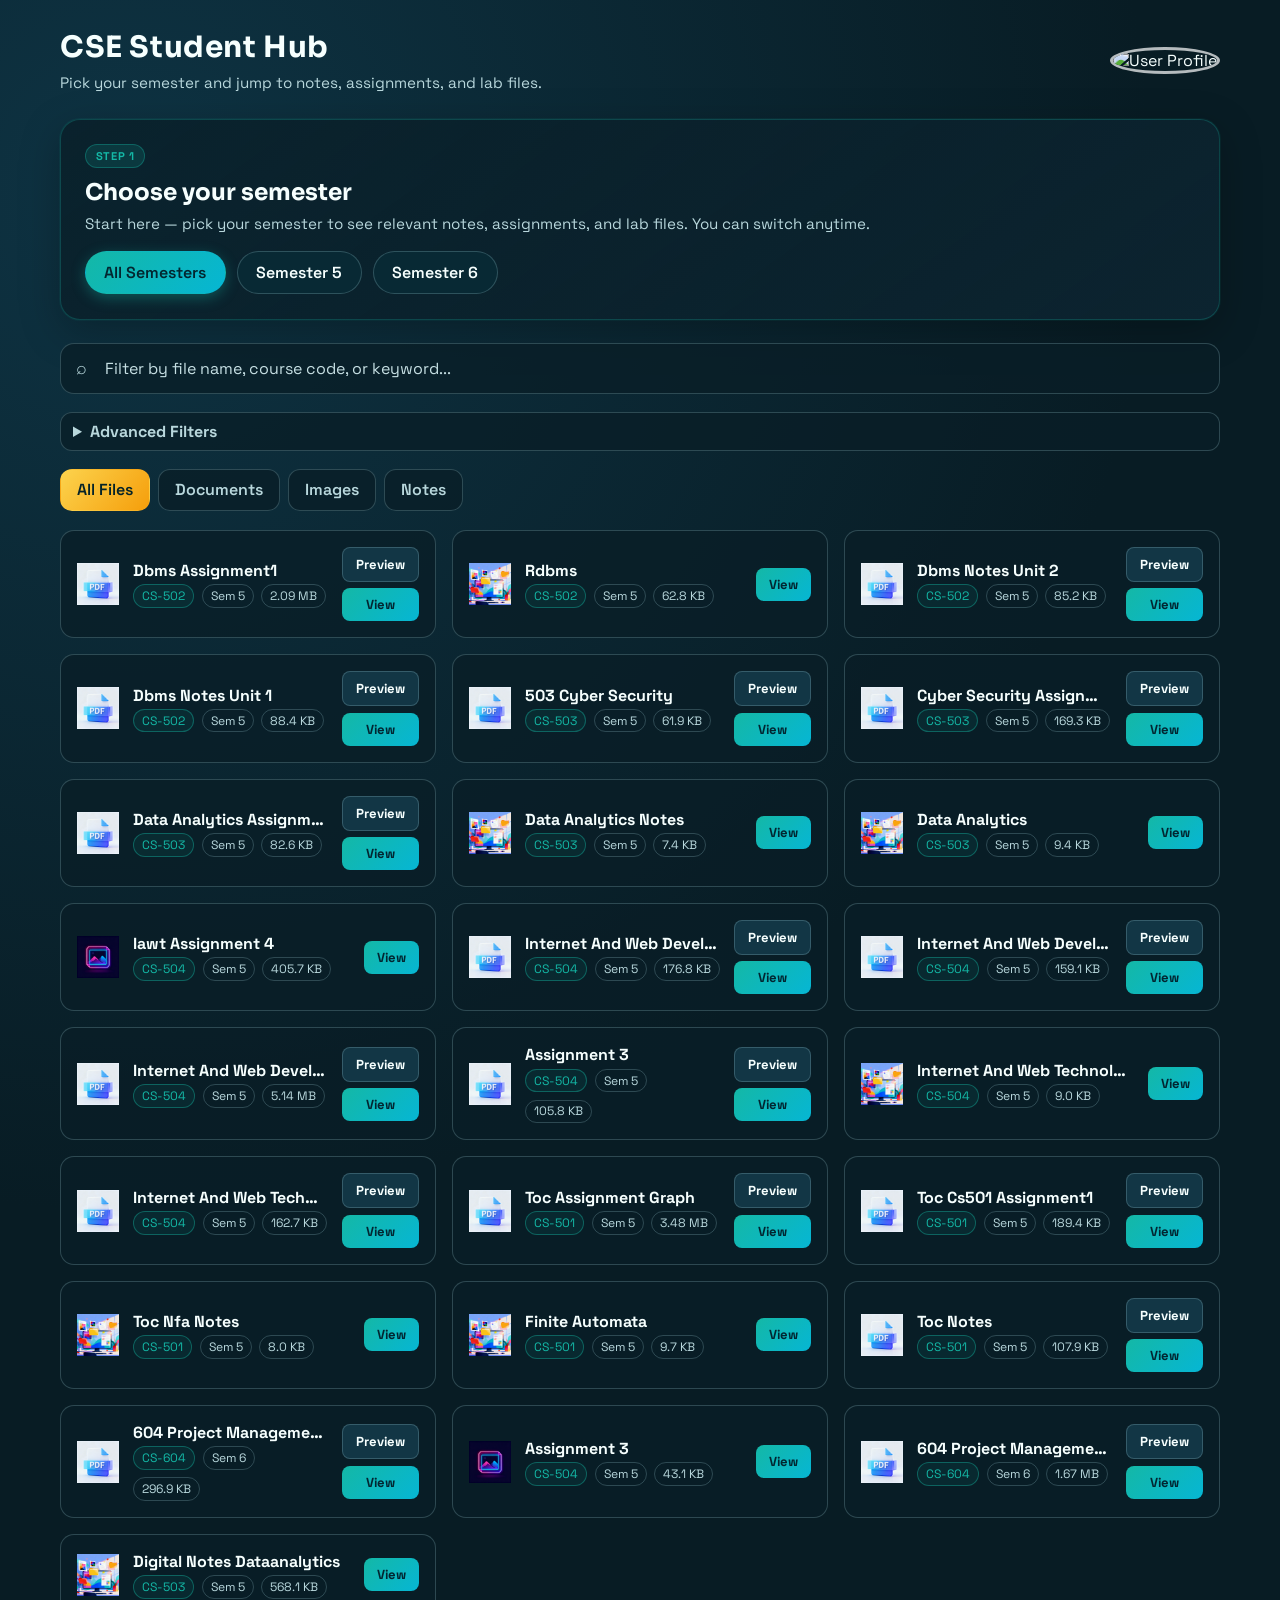
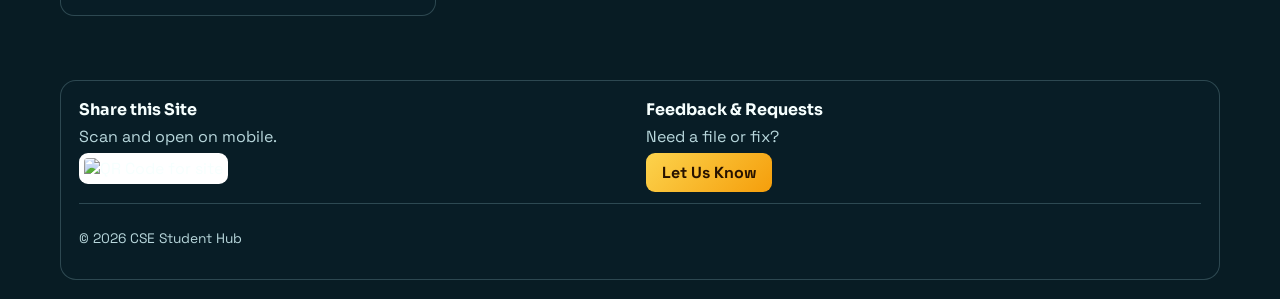
==== commit 799fc9d4: "Auto-update index.html" ====
--- a/index.html
+++ b/index.html
@@ -63,7 +63,199 @@
         </section>
 
         <div id="AllFiles" class="tab-content" style="display: block;"><div class="file-grid">
-    <div class="file-card file-row" data-keywords="Toc Assignment Graph CS-501 semester 5" data-course="CS-501" data-semester="5" data-type="pdf" data-date="2026-03-20T01:04:04.529124">
+    <div class="file-card file-row" data-keywords="Dbms Assignment1 CS-502 semester 5" data-course="CS-502" data-semester="5" data-type="pdf" data-date="2026-03-19T19:46:37">
+        <div class="file-icon"><img src="pdf.png" alt=".pdf icon"></div>
+        <div class="file-details">
+            <div class="file-title">Dbms Assignment1</div>
+            <div class="file-meta"><span>CS-502</span><span>Sem 5</span><span>2.09 MB</span></div>
+            
+        </div>
+        <div class="file-actions">
+            <button class="preview-button" data-pdf-url="content/sem5/cs-502/assignments/sem5_cs-502_assignment_dbms-assignment1.pdf">Preview</button>
+            <a href="content/sem5/cs-502/assignments/sem5_cs-502_assignment_dbms-assignment1.pdf" target="_blank" class="download-button" aria-label="Open Dbms Assignment1">View</a>
+        </div>
+    </div>
+    <div class="file-card file-row" data-keywords="Rdbms CS-502 semester 5" data-course="CS-502" data-semester="5" data-type="epub" data-date="2026-03-19T19:46:37">
+        <div class="file-icon"><img src="notes.png" alt=".epub icon"></div>
+        <div class="file-details">
+            <div class="file-title">Rdbms</div>
+            <div class="file-meta"><span>CS-502</span><span>Sem 5</span><span>62.8 KB</span></div>
+            
+        </div>
+        <div class="file-actions">
+            
+            <a href="content/sem5/cs-502/notes/sem5_cs-502_resource_rdbms.epub" target="_blank" class="download-button" aria-label="Open Rdbms">View</a>
+        </div>
+    </div>
+    <div class="file-card file-row" data-keywords="Dbms Notes Unit 2 CS-502 semester 5" data-course="CS-502" data-semester="5" data-type="pdf" data-date="2026-03-19T19:46:37">
+        <div class="file-icon"><img src="pdf.png" alt=".pdf icon"></div>
+        <div class="file-details">
+            <div class="file-title">Dbms Notes Unit 2</div>
+            <div class="file-meta"><span>CS-502</span><span>Sem 5</span><span>85.2 KB</span></div>
+            
+        </div>
+        <div class="file-actions">
+            <button class="preview-button" data-pdf-url="content/sem5/cs-502/notes/sem5_cs-502_notes_dbms-notes-unit-2.pdf">Preview</button>
+            <a href="content/sem5/cs-502/notes/sem5_cs-502_notes_dbms-notes-unit-2.pdf" target="_blank" class="download-button" aria-label="Open Dbms Notes Unit 2">View</a>
+        </div>
+    </div>
+    <div class="file-card file-row" data-keywords="Dbms Notes Unit 1 CS-502 semester 5" data-course="CS-502" data-semester="5" data-type="pdf" data-date="2026-03-19T19:46:37">
+        <div class="file-icon"><img src="pdf.png" alt=".pdf icon"></div>
+        <div class="file-details">
+            <div class="file-title">Dbms Notes Unit 1</div>
+            <div class="file-meta"><span>CS-502</span><span>Sem 5</span><span>88.4 KB</span></div>
+            
+        </div>
+        <div class="file-actions">
+            <button class="preview-button" data-pdf-url="content/sem5/cs-502/notes/sem5_cs-502_notes_dbms-notes-unit-1.pdf">Preview</button>
+            <a href="content/sem5/cs-502/notes/sem5_cs-502_notes_dbms-notes-unit-1.pdf" target="_blank" class="download-button" aria-label="Open Dbms Notes Unit 1">View</a>
+        </div>
+    </div>
+    <div class="file-card file-row" data-keywords="503 Cyber Security CS-503 semester 5" data-course="CS-503" data-semester="5" data-type="pdf" data-date="2026-03-19T19:46:37">
+        <div class="file-icon"><img src="pdf.png" alt=".pdf icon"></div>
+        <div class="file-details">
+            <div class="file-title">503 Cyber Security</div>
+            <div class="file-meta"><span>CS-503</span><span>Sem 5</span><span>61.9 KB</span></div>
+            
+        </div>
+        <div class="file-actions">
+            <button class="preview-button" data-pdf-url="content/sem5/cs-503/documents/sem5_cs-503_resource_503-cyber-security.pdf">Preview</button>
+            <a href="content/sem5/cs-503/documents/sem5_cs-503_resource_503-cyber-security.pdf" target="_blank" class="download-button" aria-label="Open 503 Cyber Security">View</a>
+        </div>
+    </div>
+    <div class="file-card file-row" data-keywords="Cyber Security Assignment 2 CS-503 semester 5" data-course="CS-503" data-semester="5" data-type="pdf" data-date="2026-03-19T19:46:37">
+        <div class="file-icon"><img src="pdf.png" alt=".pdf icon"></div>
+        <div class="file-details">
+            <div class="file-title">Cyber Security Assignment 2</div>
+            <div class="file-meta"><span>CS-503</span><span>Sem 5</span><span>169.3 KB</span></div>
+            
+        </div>
+        <div class="file-actions">
+            <button class="preview-button" data-pdf-url="content/sem5/cs-503/assignments/sem5_cs-503_assignment_cs-503-cyber-security-assignment-2.pdf">Preview</button>
+            <a href="content/sem5/cs-503/assignments/sem5_cs-503_assignment_cs-503-cyber-security-assignment-2.pdf" target="_blank" class="download-button" aria-label="Open Cyber Security Assignment 2">View</a>
+        </div>
+    </div>
+    <div class="file-card file-row" data-keywords="Data Analytics Assignment1 CS-503 semester 5" data-course="CS-503" data-semester="5" data-type="pdf" data-date="2026-03-19T19:46:37">
+        <div class="file-icon"><img src="pdf.png" alt=".pdf icon"></div>
+        <div class="file-details">
+            <div class="file-title">Data Analytics Assignment1</div>
+            <div class="file-meta"><span>CS-503</span><span>Sem 5</span><span>82.6 KB</span></div>
+            
+        </div>
+        <div class="file-actions">
+            <button class="preview-button" data-pdf-url="content/sem5/cs-503/assignments/sem5_cs-503_assignment_data-analytics-assignment1.pdf">Preview</button>
+            <a href="content/sem5/cs-503/assignments/sem5_cs-503_assignment_data-analytics-assignment1.pdf" target="_blank" class="download-button" aria-label="Open Data Analytics Assignment1">View</a>
+        </div>
+    </div>
+    <div class="file-card file-row" data-keywords="Data Analytics Notes CS-503 semester 5" data-course="CS-503" data-semester="5" data-type="epub" data-date="2026-03-19T19:46:37">
+        <div class="file-icon"><img src="notes.png" alt=".epub icon"></div>
+        <div class="file-details">
+            <div class="file-title">Data Analytics Notes</div>
+            <div class="file-meta"><span>CS-503</span><span>Sem 5</span><span>7.4 KB</span></div>
+            
+        </div>
+        <div class="file-actions">
+            
+            <a href="content/sem5/cs-503/notes/sem5_cs-503_notes_data-analytics-notes.epub" target="_blank" class="download-button" aria-label="Open Data Analytics Notes">View</a>
+        </div>
+    </div>
+    <div class="file-card file-row" data-keywords="Data Analytics CS-503 semester 5" data-course="CS-503" data-semester="5" data-type="epub" data-date="2026-03-19T19:46:37">
+        <div class="file-icon"><img src="notes.png" alt=".epub icon"></div>
+        <div class="file-details">
+            <div class="file-title">Data Analytics</div>
+            <div class="file-meta"><span>CS-503</span><span>Sem 5</span><span>9.4 KB</span></div>
+            
+        </div>
+        <div class="file-actions">
+            
+            <a href="content/sem5/cs-503/notes/sem5_cs-503_resource_data-analytics.epub" target="_blank" class="download-button" aria-label="Open Data Analytics">View</a>
+        </div>
+    </div>
+    <div class="file-card file-row" data-keywords="Iawt Assignment 4 CS-504 semester 5" data-course="CS-504" data-semester="5" data-type="png" data-date="2026-03-19T19:46:37">
+        <div class="file-icon"><img src="image.png" alt=".png icon"></div>
+        <div class="file-details">
+            <div class="file-title">Iawt Assignment 4</div>
+            <div class="file-meta"><span>CS-504</span><span>Sem 5</span><span>405.7 KB</span></div>
+            
+        </div>
+        <div class="file-actions">
+            
+            <a href="content/sem5/cs-504/assignments/sem5_cs-504_assignment_iawt-assignment-4.png" target="_blank" class="download-button" aria-label="Open Iawt Assignment 4">View</a>
+        </div>
+    </div>
+    <div class="file-card file-row" data-keywords="Internet And Web Development Assignment 2 CS-504 semester 5" data-course="CS-504" data-semester="5" data-type="pdf" data-date="2026-03-19T19:46:37">
+        <div class="file-icon"><img src="pdf.png" alt=".pdf icon"></div>
+        <div class="file-details">
+            <div class="file-title">Internet And Web Development Assignment 2</div>
+            <div class="file-meta"><span>CS-504</span><span>Sem 5</span><span>176.8 KB</span></div>
+            
+        </div>
+        <div class="file-actions">
+            <button class="preview-button" data-pdf-url="content/sem5/cs-504/assignments/sem5_cs-504_assignment_internet-and-web-development-assignment-2.pdf">Preview</button>
+            <a href="content/sem5/cs-504/assignments/sem5_cs-504_assignment_internet-and-web-development-assignment-2.pdf" target="_blank" class="download-button" aria-label="Open Internet And Web Development Assignment 2">View</a>
+        </div>
+    </div>
+    <div class="file-card file-row" data-keywords="Internet And Web Development Assignment 4 CS-504 semester 5" data-course="CS-504" data-semester="5" data-type="pdf" data-date="2026-03-19T19:46:37">
+        <div class="file-icon"><img src="pdf.png" alt=".pdf icon"></div>
+        <div class="file-details">
+            <div class="file-title">Internet And Web Development Assignment 4</div>
+            <div class="file-meta"><span>CS-504</span><span>Sem 5</span><span>159.1 KB</span></div>
+            
+        </div>
+        <div class="file-actions">
+            <button class="preview-button" data-pdf-url="content/sem5/cs-504/assignments/sem5_cs-504_assignment_internet-and-web-development-assignment-4.pdf">Preview</button>
+            <a href="content/sem5/cs-504/assignments/sem5_cs-504_assignment_internet-and-web-development-assignment-4.pdf" target="_blank" class="download-button" aria-label="Open Internet And Web Development Assignment 4">View</a>
+        </div>
+    </div>
+    <div class="file-card file-row" data-keywords="Internet And Web Development Assignment CS-504 semester 5" data-course="CS-504" data-semester="5" data-type="pdf" data-date="2026-03-19T19:46:37">
+        <div class="file-icon"><img src="pdf.png" alt=".pdf icon"></div>
+        <div class="file-details">
+            <div class="file-title">Internet And Web Development Assignment</div>
+            <div class="file-meta"><span>CS-504</span><span>Sem 5</span><span>5.14 MB</span></div>
+            
+        </div>
+        <div class="file-actions">
+            <button class="preview-button" data-pdf-url="content/sem5/cs-504/assignments/sem5_cs-504_assignment_internet-and-web-development-assignment.pdf">Preview</button>
+            <a href="content/sem5/cs-504/assignments/sem5_cs-504_assignment_internet-and-web-development-assignment.pdf" target="_blank" class="download-button" aria-label="Open Internet And Web Development Assignment">View</a>
+        </div>
+    </div>
+    <div class="file-card file-row" data-keywords="Assignment 3 CS-504 semester 5" data-course="CS-504" data-semester="5" data-type="pdf" data-date="2026-03-19T19:46:37">
+        <div class="file-icon"><img src="pdf.png" alt=".pdf icon"></div>
+        <div class="file-details">
+            <div class="file-title">Assignment 3</div>
+            <div class="file-meta"><span>CS-504</span><span>Sem 5</span><span>105.8 KB</span></div>
+            
+        </div>
+        <div class="file-actions">
+            <button class="preview-button" data-pdf-url="content/sem5/cs-504/assignments/sem5_cs-504_assignment_cs504-assignment-3.pdf">Preview</button>
+            <a href="content/sem5/cs-504/assignments/sem5_cs-504_assignment_cs504-assignment-3.pdf" target="_blank" class="download-button" aria-label="Open Assignment 3">View</a>
+        </div>
+    </div>
+    <div class="file-card file-row" data-keywords="Internet And Web Technology CS-504 semester 5" data-course="CS-504" data-semester="5" data-type="epub" data-date="2026-03-19T19:46:37">
+        <div class="file-icon"><img src="notes.png" alt=".epub icon"></div>
+        <div class="file-details">
+            <div class="file-title">Internet And Web Technology</div>
+            <div class="file-meta"><span>CS-504</span><span>Sem 5</span><span>9.0 KB</span></div>
+            
+        </div>
+        <div class="file-actions">
+            
+            <a href="content/sem5/cs-504/notes/sem5_cs-504_resource_internet-and-web-technology.epub" target="_blank" class="download-button" aria-label="Open Internet And Web Technology">View</a>
+        </div>
+    </div>
+    <div class="file-card file-row" data-keywords="Internet And Web Technology Notes CS-504 semester 5" data-course="CS-504" data-semester="5" data-type="pdf" data-date="2026-03-19T19:46:37">
+        <div class="file-icon"><img src="pdf.png" alt=".pdf icon"></div>
+        <div class="file-details">
+            <div class="file-title">Internet And Web Technology Notes</div>
+            <div class="file-meta"><span>CS-504</span><span>Sem 5</span><span>162.7 KB</span></div>
+            
+        </div>
+        <div class="file-actions">
+            <button class="preview-button" data-pdf-url="content/sem5/cs-504/notes/sem5_cs-504_notes_internet-and-web-technology-notes.pdf">Preview</button>
+            <a href="content/sem5/cs-504/notes/sem5_cs-504_notes_internet-and-web-technology-notes.pdf" target="_blank" class="download-button" aria-label="Open Internet And Web Technology Notes">View</a>
+        </div>
+    </div>
+    <div class="file-card file-row" data-keywords="Toc Assignment Graph CS-501 semester 5" data-course="CS-501" data-semester="5" data-type="pdf" data-date="2026-03-19T19:46:37">
         <div class="file-icon"><img src="pdf.png" alt=".pdf icon"></div>
         <div class="file-details">
             <div class="file-title">Toc Assignment Graph</div>
@@ -75,7 +267,43 @@
             <a href="content/sem5/cs-501/assignments/sem5_cs-501_assignment_toc-assignment-graph.pdf" target="_blank" class="download-button" aria-label="Open Toc Assignment Graph">View</a>
         </div>
     </div>
-    <div class="file-card file-row" data-keywords="Toc Notes CS-501 semester 5" data-course="CS-501" data-semester="5" data-type="pdf" data-date="2026-03-20T01:04:04.529124">
+    <div class="file-card file-row" data-keywords="Toc Cs501 Assignment1 CS-501 semester 5" data-course="CS-501" data-semester="5" data-type="pdf" data-date="2026-03-19T19:46:37">
+        <div class="file-icon"><img src="pdf.png" alt=".pdf icon"></div>
+        <div class="file-details">
+            <div class="file-title">Toc Cs501 Assignment1</div>
+            <div class="file-meta"><span>CS-501</span><span>Sem 5</span><span>189.4 KB</span></div>
+            
+        </div>
+        <div class="file-actions">
+            <button class="preview-button" data-pdf-url="content/sem5/cs-501/assignments/sem5_cs-501_assignment_toc-cs501-assignment1.pdf">Preview</button>
+            <a href="content/sem5/cs-501/assignments/sem5_cs-501_assignment_toc-cs501-assignment1.pdf" target="_blank" class="download-button" aria-label="Open Toc Cs501 Assignment1">View</a>
+        </div>
+    </div>
+    <div class="file-card file-row" data-keywords="Toc Nfa Notes CS-501 semester 5" data-course="CS-501" data-semester="5" data-type="epub" data-date="2026-03-19T19:46:37">
+        <div class="file-icon"><img src="notes.png" alt=".epub icon"></div>
+        <div class="file-details">
+            <div class="file-title">Toc Nfa Notes</div>
+            <div class="file-meta"><span>CS-501</span><span>Sem 5</span><span>8.0 KB</span></div>
+            
+        </div>
+        <div class="file-actions">
+            
+            <a href="content/sem5/cs-501/notes/sem5_cs-501_notes_toc-nfa-notes.epub" target="_blank" class="download-button" aria-label="Open Toc Nfa Notes">View</a>
+        </div>
+    </div>
+    <div class="file-card file-row" data-keywords="Finite Automata CS-501 semester 5" data-course="CS-501" data-semester="5" data-type="epub" data-date="2026-03-19T19:46:37">
+        <div class="file-icon"><img src="notes.png" alt=".epub icon"></div>
+        <div class="file-details">
+            <div class="file-title">Finite Automata</div>
+            <div class="file-meta"><span>CS-501</span><span>Sem 5</span><span>9.7 KB</span></div>
+            
+        </div>
+        <div class="file-actions">
+            
+            <a href="content/sem5/cs-501/notes/sem5_cs-501_resource_finite-automata.epub" target="_blank" class="download-button" aria-label="Open Finite Automata">View</a>
+        </div>
+    </div>
+    <div class="file-card file-row" data-keywords="Toc Notes CS-501 semester 5" data-course="CS-501" data-semester="5" data-type="pdf" data-date="2026-03-19T19:46:37">
         <div class="file-icon"><img src="pdf.png" alt=".pdf icon"></div>
         <div class="file-details">
             <div class="file-title">Toc Notes</div>
@@ -87,7 +315,199 @@
             <a href="content/sem5/cs-501/notes/sem5_cs-501_notes_toc-notes.pdf" target="_blank" class="download-button" aria-label="Open Toc Notes">View</a>
         </div>
     </div>
-    <div class="file-card file-row" data-keywords="Toc Cs501 Assignment1 CS-501 semester 5" data-course="CS-501" data-semester="5" data-type="pdf" data-date="2026-03-20T01:04:04.524578">
+    <div class="file-card file-row" data-keywords="604 Project Management Unit 1 CS-604 semester 6" data-course="CS-604" data-semester="6" data-type="pdf" data-date="2026-03-19T19:46:37">
+        <div class="file-icon"><img src="pdf.png" alt=".pdf icon"></div>
+        <div class="file-details">
+            <div class="file-title">604 Project Management Unit 1</div>
+            <div class="file-meta"><span>CS-604</span><span>Sem 6</span><span>296.9 KB</span></div>
+            
+        </div>
+        <div class="file-actions">
+            <button class="preview-button" data-pdf-url="content/general/general/documents/general_general_project_604-project-management-unit-1.pdf">Preview</button>
+            <a href="content/general/general/documents/general_general_project_604-project-management-unit-1.pdf" target="_blank" class="download-button" aria-label="Open 604 Project Management Unit 1">View</a>
+        </div>
+    </div>
+    <div class="file-card file-row" data-keywords="Assignment 3 CS-504 semester 5" data-course="CS-504" data-semester="5" data-type="png" data-date="2026-03-19T19:46:37">
+        <div class="file-icon"><img src="image.png" alt=".png icon"></div>
+        <div class="file-details">
+            <div class="file-title">Assignment 3</div>
+            <div class="file-meta"><span>CS-504</span><span>Sem 5</span><span>43.1 KB</span></div>
+            
+        </div>
+        <div class="file-actions">
+            
+            <a href="content/general/general/assignments/general_general_assignment_cs-504-assignment-3.png" target="_blank" class="download-button" aria-label="Open Assignment 3">View</a>
+        </div>
+    </div>
+    <div class="file-card file-row" data-keywords="604 Project Management Notes CS-604 semester 6" data-course="CS-604" data-semester="6" data-type="pdf" data-date="2026-03-19T19:46:37">
+        <div class="file-icon"><img src="pdf.png" alt=".pdf icon"></div>
+        <div class="file-details">
+            <div class="file-title">604 Project Management Notes</div>
+            <div class="file-meta"><span>CS-604</span><span>Sem 6</span><span>1.67 MB</span></div>
+            
+        </div>
+        <div class="file-actions">
+            <button class="preview-button" data-pdf-url="content/general/general/notes/general_general_notes_604-project-management-notes.pdf">Preview</button>
+            <a href="content/general/general/notes/general_general_notes_604-project-management-notes.pdf" target="_blank" class="download-button" aria-label="Open 604 Project Management Notes">View</a>
+        </div>
+    </div>
+    <div class="file-card file-row" data-keywords="Digital Notes Dataanalytics CS-503 semester 5" data-course="CS-503" data-semester="5" data-type="epub" data-date="2026-03-19T19:46:37">
+        <div class="file-icon"><img src="notes.png" alt=".epub icon"></div>
+        <div class="file-details">
+            <div class="file-title">Digital Notes Dataanalytics</div>
+            <div class="file-meta"><span>CS-503</span><span>Sem 5</span><span>568.1 KB</span></div>
+            
+        </div>
+        <div class="file-actions">
+            
+            <a href="content/general/general/notes/general_general_notes_digital-notes-dataanalytics.epub" target="_blank" class="download-button" aria-label="Open Digital Notes Dataanalytics">View</a>
+        </div>
+    </div></div></div><div id="Documents" class="tab-content" style="display: none;"><div class="file-grid">
+    <div class="file-card file-row" data-keywords="Dbms Assignment1 CS-502 semester 5" data-course="CS-502" data-semester="5" data-type="pdf" data-date="2026-03-19T19:46:37">
+        <div class="file-icon"><img src="pdf.png" alt=".pdf icon"></div>
+        <div class="file-details">
+            <div class="file-title">Dbms Assignment1</div>
+            <div class="file-meta"><span>CS-502</span><span>Sem 5</span><span>2.09 MB</span></div>
+            
+        </div>
+        <div class="file-actions">
+            <button class="preview-button" data-pdf-url="content/sem5/cs-502/assignments/sem5_cs-502_assignment_dbms-assignment1.pdf">Preview</button>
+            <a href="content/sem5/cs-502/assignments/sem5_cs-502_assignment_dbms-assignment1.pdf" target="_blank" class="download-button" aria-label="Open Dbms Assignment1">View</a>
+        </div>
+    </div>
+    <div class="file-card file-row" data-keywords="Dbms Notes Unit 2 CS-502 semester 5" data-course="CS-502" data-semester="5" data-type="pdf" data-date="2026-03-19T19:46:37">
+        <div class="file-icon"><img src="pdf.png" alt=".pdf icon"></div>
+        <div class="file-details">
+            <div class="file-title">Dbms Notes Unit 2</div>
+            <div class="file-meta"><span>CS-502</span><span>Sem 5</span><span>85.2 KB</span></div>
+            
+        </div>
+        <div class="file-actions">
+            <button class="preview-button" data-pdf-url="content/sem5/cs-502/notes/sem5_cs-502_notes_dbms-notes-unit-2.pdf">Preview</button>
+            <a href="content/sem5/cs-502/notes/sem5_cs-502_notes_dbms-notes-unit-2.pdf" target="_blank" class="download-button" aria-label="Open Dbms Notes Unit 2">View</a>
+        </div>
+    </div>
+    <div class="file-card file-row" data-keywords="Dbms Notes Unit 1 CS-502 semester 5" data-course="CS-502" data-semester="5" data-type="pdf" data-date="2026-03-19T19:46:37">
+        <div class="file-icon"><img src="pdf.png" alt=".pdf icon"></div>
+        <div class="file-details">
+            <div class="file-title">Dbms Notes Unit 1</div>
+            <div class="file-meta"><span>CS-502</span><span>Sem 5</span><span>88.4 KB</span></div>
+            
+        </div>
+        <div class="file-actions">
+            <button class="preview-button" data-pdf-url="content/sem5/cs-502/notes/sem5_cs-502_notes_dbms-notes-unit-1.pdf">Preview</button>
+            <a href="content/sem5/cs-502/notes/sem5_cs-502_notes_dbms-notes-unit-1.pdf" target="_blank" class="download-button" aria-label="Open Dbms Notes Unit 1">View</a>
+        </div>
+    </div>
+    <div class="file-card file-row" data-keywords="503 Cyber Security CS-503 semester 5" data-course="CS-503" data-semester="5" data-type="pdf" data-date="2026-03-19T19:46:37">
+        <div class="file-icon"><img src="pdf.png" alt=".pdf icon"></div>
+        <div class="file-details">
+            <div class="file-title">503 Cyber Security</div>
+            <div class="file-meta"><span>CS-503</span><span>Sem 5</span><span>61.9 KB</span></div>
+            
+        </div>
+        <div class="file-actions">
+            <button class="preview-button" data-pdf-url="content/sem5/cs-503/documents/sem5_cs-503_resource_503-cyber-security.pdf">Preview</button>
+            <a href="content/sem5/cs-503/documents/sem5_cs-503_resource_503-cyber-security.pdf" target="_blank" class="download-button" aria-label="Open 503 Cyber Security">View</a>
+        </div>
+    </div>
+    <div class="file-card file-row" data-keywords="Cyber Security Assignment 2 CS-503 semester 5" data-course="CS-503" data-semester="5" data-type="pdf" data-date="2026-03-19T19:46:37">
+        <div class="file-icon"><img src="pdf.png" alt=".pdf icon"></div>
+        <div class="file-details">
+            <div class="file-title">Cyber Security Assignment 2</div>
+            <div class="file-meta"><span>CS-503</span><span>Sem 5</span><span>169.3 KB</span></div>
+            
+        </div>
+        <div class="file-actions">
+            <button class="preview-button" data-pdf-url="content/sem5/cs-503/assignments/sem5_cs-503_assignment_cs-503-cyber-security-assignment-2.pdf">Preview</button>
+            <a href="content/sem5/cs-503/assignments/sem5_cs-503_assignment_cs-503-cyber-security-assignment-2.pdf" target="_blank" class="download-button" aria-label="Open Cyber Security Assignment 2">View</a>
+        </div>
+    </div>
+    <div class="file-card file-row" data-keywords="Data Analytics Assignment1 CS-503 semester 5" data-course="CS-503" data-semester="5" data-type="pdf" data-date="2026-03-19T19:46:37">
+        <div class="file-icon"><img src="pdf.png" alt=".pdf icon"></div>
+        <div class="file-details">
+            <div class="file-title">Data Analytics Assignment1</div>
+            <div class="file-meta"><span>CS-503</span><span>Sem 5</span><span>82.6 KB</span></div>
+            
+        </div>
+        <div class="file-actions">
+            <button class="preview-button" data-pdf-url="content/sem5/cs-503/assignments/sem5_cs-503_assignment_data-analytics-assignment1.pdf">Preview</button>
+            <a href="content/sem5/cs-503/assignments/sem5_cs-503_assignment_data-analytics-assignment1.pdf" target="_blank" class="download-button" aria-label="Open Data Analytics Assignment1">View</a>
+        </div>
+    </div>
+    <div class="file-card file-row" data-keywords="Internet And Web Development Assignment 2 CS-504 semester 5" data-course="CS-504" data-semester="5" data-type="pdf" data-date="2026-03-19T19:46:37">
+        <div class="file-icon"><img src="pdf.png" alt=".pdf icon"></div>
+        <div class="file-details">
+            <div class="file-title">Internet And Web Development Assignment 2</div>
+            <div class="file-meta"><span>CS-504</span><span>Sem 5</span><span>176.8 KB</span></div>
+            
+        </div>
+        <div class="file-actions">
+            <button class="preview-button" data-pdf-url="content/sem5/cs-504/assignments/sem5_cs-504_assignment_internet-and-web-development-assignment-2.pdf">Preview</button>
+            <a href="content/sem5/cs-504/assignments/sem5_cs-504_assignment_internet-and-web-development-assignment-2.pdf" target="_blank" class="download-button" aria-label="Open Internet And Web Development Assignment 2">View</a>
+        </div>
+    </div>
+    <div class="file-card file-row" data-keywords="Internet And Web Development Assignment 4 CS-504 semester 5" data-course="CS-504" data-semester="5" data-type="pdf" data-date="2026-03-19T19:46:37">
+        <div class="file-icon"><img src="pdf.png" alt=".pdf icon"></div>
+        <div class="file-details">
+            <div class="file-title">Internet And Web Development Assignment 4</div>
+            <div class="file-meta"><span>CS-504</span><span>Sem 5</span><span>159.1 KB</span></div>
+            
+        </div>
+        <div class="file-actions">
+            <button class="preview-button" data-pdf-url="content/sem5/cs-504/assignments/sem5_cs-504_assignment_internet-and-web-development-assignment-4.pdf">Preview</button>
+            <a href="content/sem5/cs-504/assignments/sem5_cs-504_assignment_internet-and-web-development-assignment-4.pdf" target="_blank" class="download-button" aria-label="Open Internet And Web Development Assignment 4">View</a>
+        </div>
+    </div>
+    <div class="file-card file-row" data-keywords="Internet And Web Development Assignment CS-504 semester 5" data-course="CS-504" data-semester="5" data-type="pdf" data-date="2026-03-19T19:46:37">
+        <div class="file-icon"><img src="pdf.png" alt=".pdf icon"></div>
+        <div class="file-details">
+            <div class="file-title">Internet And Web Development Assignment</div>
+            <div class="file-meta"><span>CS-504</span><span>Sem 5</span><span>5.14 MB</span></div>
+            
+        </div>
+        <div class="file-actions">
+            <button class="preview-button" data-pdf-url="content/sem5/cs-504/assignments/sem5_cs-504_assignment_internet-and-web-development-assignment.pdf">Preview</button>
+            <a href="content/sem5/cs-504/assignments/sem5_cs-504_assignment_internet-and-web-development-assignment.pdf" target="_blank" class="download-button" aria-label="Open Internet And Web Development Assignment">View</a>
+        </div>
+    </div>
+    <div class="file-card file-row" data-keywords="Assignment 3 CS-504 semester 5" data-course="CS-504" data-semester="5" data-type="pdf" data-date="2026-03-19T19:46:37">
+        <div class="file-icon"><img src="pdf.png" alt=".pdf icon"></div>
+        <div class="file-details">
+            <div class="file-title">Assignment 3</div>
+            <div class="file-meta"><span>CS-504</span><span>Sem 5</span><span>105.8 KB</span></div>
+            
+        </div>
+        <div class="file-actions">
+            <button class="preview-button" data-pdf-url="content/sem5/cs-504/assignments/sem5_cs-504_assignment_cs504-assignment-3.pdf">Preview</button>
+            <a href="content/sem5/cs-504/assignments/sem5_cs-504_assignment_cs504-assignment-3.pdf" target="_blank" class="download-button" aria-label="Open Assignment 3">View</a>
+        </div>
+    </div>
+    <div class="file-card file-row" data-keywords="Internet And Web Technology Notes CS-504 semester 5" data-course="CS-504" data-semester="5" data-type="pdf" data-date="2026-03-19T19:46:37">
+        <div class="file-icon"><img src="pdf.png" alt=".pdf icon"></div>
+        <div class="file-details">
+            <div class="file-title">Internet And Web Technology Notes</div>
+            <div class="file-meta"><span>CS-504</span><span>Sem 5</span><span>162.7 KB</span></div>
+            
+        </div>
+        <div class="file-actions">
+            <button class="preview-button" data-pdf-url="content/sem5/cs-504/notes/sem5_cs-504_notes_internet-and-web-technology-notes.pdf">Preview</button>
+            <a href="content/sem5/cs-504/notes/sem5_cs-504_notes_internet-and-web-technology-notes.pdf" target="_blank" class="download-button" aria-label="Open Internet And Web Technology Notes">View</a>
+        </div>
+    </div>
+    <div class="file-card file-row" data-keywords="Toc Assignment Graph CS-501 semester 5" data-course="CS-501" data-semester="5" data-type="pdf" data-date="2026-03-19T19:46:37">
+        <div class="file-icon"><img src="pdf.png" alt=".pdf icon"></div>
+        <div class="file-details">
+            <div class="file-title">Toc Assignment Graph</div>
+            <div class="file-meta"><span>CS-501</span><span>Sem 5</span><span>3.48 MB</span></div>
+            
+        </div>
+        <div class="file-actions">
+            <button class="preview-button" data-pdf-url="content/sem5/cs-501/assignments/sem5_cs-501_assignment_toc-assignment-graph.pdf">Preview</button>
+            <a href="content/sem5/cs-501/assignments/sem5_cs-501_assignment_toc-assignment-graph.pdf" target="_blank" class="download-button" aria-label="Open Toc Assignment Graph">View</a>
+        </div>
+    </div>
+    <div class="file-card file-row" data-keywords="Toc Cs501 Assignment1 CS-501 semester 5" data-course="CS-501" data-semester="5" data-type="pdf" data-date="2026-03-19T19:46:37">
         <div class="file-icon"><img src="pdf.png" alt=".pdf icon"></div>
         <div class="file-details">
             <div class="file-title">Toc Cs501 Assignment1</div>
@@ -99,7 +519,115 @@
             <a href="content/sem5/cs-501/assignments/sem5_cs-501_assignment_toc-cs501-assignment1.pdf" target="_blank" class="download-button" aria-label="Open Toc Cs501 Assignment1">View</a>
         </div>
     </div>
-    <div class="file-card file-row" data-keywords="Toc Nfa Notes CS-501 semester 5" data-course="CS-501" data-semester="5" data-type="epub" data-date="2026-03-20T01:04:04.524578">
+    <div class="file-card file-row" data-keywords="Toc Notes CS-501 semester 5" data-course="CS-501" data-semester="5" data-type="pdf" data-date="2026-03-19T19:46:37">
+        <div class="file-icon"><img src="pdf.png" alt=".pdf icon"></div>
+        <div class="file-details">
+            <div class="file-title">Toc Notes</div>
+            <div class="file-meta"><span>CS-501</span><span>Sem 5</span><span>107.9 KB</span></div>
+            
+        </div>
+        <div class="file-actions">
+            <button class="preview-button" data-pdf-url="content/sem5/cs-501/notes/sem5_cs-501_notes_toc-notes.pdf">Preview</button>
+            <a href="content/sem5/cs-501/notes/sem5_cs-501_notes_toc-notes.pdf" target="_blank" class="download-button" aria-label="Open Toc Notes">View</a>
+        </div>
+    </div>
+    <div class="file-card file-row" data-keywords="604 Project Management Unit 1 CS-604 semester 6" data-course="CS-604" data-semester="6" data-type="pdf" data-date="2026-03-19T19:46:37">
+        <div class="file-icon"><img src="pdf.png" alt=".pdf icon"></div>
+        <div class="file-details">
+            <div class="file-title">604 Project Management Unit 1</div>
+            <div class="file-meta"><span>CS-604</span><span>Sem 6</span><span>296.9 KB</span></div>
+            
+        </div>
+        <div class="file-actions">
+            <button class="preview-button" data-pdf-url="content/general/general/documents/general_general_project_604-project-management-unit-1.pdf">Preview</button>
+            <a href="content/general/general/documents/general_general_project_604-project-management-unit-1.pdf" target="_blank" class="download-button" aria-label="Open 604 Project Management Unit 1">View</a>
+        </div>
+    </div>
+    <div class="file-card file-row" data-keywords="604 Project Management Notes CS-604 semester 6" data-course="CS-604" data-semester="6" data-type="pdf" data-date="2026-03-19T19:46:37">
+        <div class="file-icon"><img src="pdf.png" alt=".pdf icon"></div>
+        <div class="file-details">
+            <div class="file-title">604 Project Management Notes</div>
+            <div class="file-meta"><span>CS-604</span><span>Sem 6</span><span>1.67 MB</span></div>
+            
+        </div>
+        <div class="file-actions">
+            <button class="preview-button" data-pdf-url="content/general/general/notes/general_general_notes_604-project-management-notes.pdf">Preview</button>
+            <a href="content/general/general/notes/general_general_notes_604-project-management-notes.pdf" target="_blank" class="download-button" aria-label="Open 604 Project Management Notes">View</a>
+        </div>
+    </div></div></div><div id="Images" class="tab-content" style="display: none;"><div class="file-grid">
+    <div class="file-card file-row" data-keywords="Iawt Assignment 4 CS-504 semester 5" data-course="CS-504" data-semester="5" data-type="png" data-date="2026-03-19T19:46:37">
+        <div class="file-icon"><img src="image.png" alt=".png icon"></div>
+        <div class="file-details">
+            <div class="file-title">Iawt Assignment 4</div>
+            <div class="file-meta"><span>CS-504</span><span>Sem 5</span><span>405.7 KB</span></div>
+            
+        </div>
+        <div class="file-actions">
+            
+            <a href="content/sem5/cs-504/assignments/sem5_cs-504_assignment_iawt-assignment-4.png" target="_blank" class="download-button" aria-label="Open Iawt Assignment 4">View</a>
+        </div>
+    </div>
+    <div class="file-card file-row" data-keywords="Assignment 3 CS-504 semester 5" data-course="CS-504" data-semester="5" data-type="png" data-date="2026-03-19T19:46:37">
+        <div class="file-icon"><img src="image.png" alt=".png icon"></div>
+        <div class="file-details">
+            <div class="file-title">Assignment 3</div>
+            <div class="file-meta"><span>CS-504</span><span>Sem 5</span><span>43.1 KB</span></div>
+            
+        </div>
+        <div class="file-actions">
+            
+            <a href="content/general/general/assignments/general_general_assignment_cs-504-assignment-3.png" target="_blank" class="download-button" aria-label="Open Assignment 3">View</a>
+        </div>
+    </div></div></div><div id="Notes" class="tab-content" style="display: none;"><div class="file-grid">
+    <div class="file-card file-row" data-keywords="Rdbms CS-502 semester 5" data-course="CS-502" data-semester="5" data-type="epub" data-date="2026-03-19T19:46:37">
+        <div class="file-icon"><img src="notes.png" alt=".epub icon"></div>
+        <div class="file-details">
+            <div class="file-title">Rdbms</div>
+            <div class="file-meta"><span>CS-502</span><span>Sem 5</span><span>62.8 KB</span></div>
+            
+        </div>
+        <div class="file-actions">
+            
+            <a href="content/sem5/cs-502/notes/sem5_cs-502_resource_rdbms.epub" target="_blank" class="download-button" aria-label="Open Rdbms">View</a>
+        </div>
+    </div>
+    <div class="file-card file-row" data-keywords="Data Analytics Notes CS-503 semester 5" data-course="CS-503" data-semester="5" data-type="epub" data-date="2026-03-19T19:46:37">
+        <div class="file-icon"><img src="notes.png" alt=".epub icon"></div>
+        <div class="file-details">
+            <div class="file-title">Data Analytics Notes</div>
+            <div class="file-meta"><span>CS-503</span><span>Sem 5</span><span>7.4 KB</span></div>
+            
+        </div>
+        <div class="file-actions">
+            
+            <a href="content/sem5/cs-503/notes/sem5_cs-503_notes_data-analytics-notes.epub" target="_blank" class="download-button" aria-label="Open Data Analytics Notes">View</a>
+        </div>
+    </div>
+    <div class="file-card file-row" data-keywords="Data Analytics CS-503 semester 5" data-course="CS-503" data-semester="5" data-type="epub" data-date="2026-03-19T19:46:37">
+        <div class="file-icon"><img src="notes.png" alt=".epub icon"></div>
+        <div class="file-details">
+            <div class="file-title">Data Analytics</div>
+            <div class="file-meta"><span>CS-503</span><span>Sem 5</span><span>9.4 KB</span></div>
+            
+        </div>
+        <div class="file-actions">
+            
+            <a href="content/sem5/cs-503/notes/sem5_cs-503_resource_data-analytics.epub" target="_blank" class="download-button" aria-label="Open Data Analytics">View</a>
+        </div>
+    </div>
+    <div class="file-card file-row" data-keywords="Internet And Web Technology CS-504 semester 5" data-course="CS-504" data-semester="5" data-type="epub" data-date="2026-03-19T19:46:37">
+        <div class="file-icon"><img src="notes.png" alt=".epub icon"></div>
+        <div class="file-details">
+            <div class="file-title">Internet And Web Technology</div>
+            <div class="file-meta"><span>CS-504</span><span>Sem 5</span><span>9.0 KB</span></div>
+            
+        </div>
+        <div class="file-actions">
+            
+            <a href="content/sem5/cs-504/notes/sem5_cs-504_resource_internet-and-web-technology.epub" target="_blank" class="download-button" aria-label="Open Internet And Web Technology">View</a>
+        </div>
+    </div>
+    <div class="file-card file-row" data-keywords="Toc Nfa Notes CS-501 semester 5" data-course="CS-501" data-semester="5" data-type="epub" data-date="2026-03-19T19:46:37">
         <div class="file-icon"><img src="notes.png" alt=".epub icon"></div>
         <div class="file-details">
             <div class="file-title">Toc Nfa Notes</div>
@@ -111,91 +639,7 @@
             <a href="content/sem5/cs-501/notes/sem5_cs-501_notes_toc-nfa-notes.epub" target="_blank" class="download-button" aria-label="Open Toc Nfa Notes">View</a>
         </div>
     </div>
-    <div class="file-card file-row" data-keywords="Rdbms CS-502 semester 5" data-course="CS-502" data-semester="5" data-type="epub" data-date="2026-03-20T01:04:04.522442">
-        <div class="file-icon"><img src="notes.png" alt=".epub icon"></div>
-        <div class="file-details">
-            <div class="file-title">Rdbms</div>
-            <div class="file-meta"><span>CS-502</span><span>Sem 5</span><span>62.8 KB</span></div>
-            
-        </div>
-        <div class="file-actions">
-            
-            <a href="content/sem5/cs-502/notes/sem5_cs-502_resource_rdbms.epub" target="_blank" class="download-button" aria-label="Open Rdbms">View</a>
-        </div>
-    </div>
-    <div class="file-card file-row" data-keywords="Internet And Web Development Assignment 4 CS-504 semester 5" data-course="CS-504" data-semester="5" data-type="pdf" data-date="2026-03-20T01:04:04.521047">
-        <div class="file-icon"><img src="pdf.png" alt=".pdf icon"></div>
-        <div class="file-details">
-            <div class="file-title">Internet And Web Development Assignment 4</div>
-            <div class="file-meta"><span>CS-504</span><span>Sem 5</span><span>159.1 KB</span></div>
-            
-        </div>
-        <div class="file-actions">
-            <button class="preview-button" data-pdf-url="content/sem5/cs-504/assignments/sem5_cs-504_assignment_internet-and-web-development-assignment-4.pdf">Preview</button>
-            <a href="content/sem5/cs-504/assignments/sem5_cs-504_assignment_internet-and-web-development-assignment-4.pdf" target="_blank" class="download-button" aria-label="Open Internet And Web Development Assignment 4">View</a>
-        </div>
-    </div>
-    <div class="file-card file-row" data-keywords="Internet And Web Development Assignment 2 CS-504 semester 5" data-course="CS-504" data-semester="5" data-type="pdf" data-date="2026-03-20T01:04:04.520044">
-        <div class="file-icon"><img src="pdf.png" alt=".pdf icon"></div>
-        <div class="file-details">
-            <div class="file-title">Internet And Web Development Assignment 2</div>
-            <div class="file-meta"><span>CS-504</span><span>Sem 5</span><span>176.8 KB</span></div>
-            
-        </div>
-        <div class="file-actions">
-            <button class="preview-button" data-pdf-url="content/sem5/cs-504/assignments/sem5_cs-504_assignment_internet-and-web-development-assignment-2.pdf">Preview</button>
-            <a href="content/sem5/cs-504/assignments/sem5_cs-504_assignment_internet-and-web-development-assignment-2.pdf" target="_blank" class="download-button" aria-label="Open Internet And Web Development Assignment 2">View</a>
-        </div>
-    </div>
-    <div class="file-card file-row" data-keywords="Internet And Web Development Assignment CS-504 semester 5" data-course="CS-504" data-semester="5" data-type="pdf" data-date="2026-03-20T01:04:04.518036">
-        <div class="file-icon"><img src="pdf.png" alt=".pdf icon"></div>
-        <div class="file-details">
-            <div class="file-title">Internet And Web Development Assignment</div>
-            <div class="file-meta"><span>CS-504</span><span>Sem 5</span><span>5.14 MB</span></div>
-            
-        </div>
-        <div class="file-actions">
-            <button class="preview-button" data-pdf-url="content/sem5/cs-504/assignments/sem5_cs-504_assignment_internet-and-web-development-assignment.pdf">Preview</button>
-            <a href="content/sem5/cs-504/assignments/sem5_cs-504_assignment_internet-and-web-development-assignment.pdf" target="_blank" class="download-button" aria-label="Open Internet And Web Development Assignment">View</a>
-        </div>
-    </div>
-    <div class="file-card file-row" data-keywords="Internet And Web Technology Notes CS-504 semester 5" data-course="CS-504" data-semester="5" data-type="pdf" data-date="2026-03-20T01:04:04.502003">
-        <div class="file-icon"><img src="pdf.png" alt=".pdf icon"></div>
-        <div class="file-details">
-            <div class="file-title">Internet And Web Technology Notes</div>
-            <div class="file-meta"><span>CS-504</span><span>Sem 5</span><span>162.7 KB</span></div>
-            
-        </div>
-        <div class="file-actions">
-            <button class="preview-button" data-pdf-url="content/sem5/cs-504/notes/sem5_cs-504_notes_internet-and-web-technology-notes.pdf">Preview</button>
-            <a href="content/sem5/cs-504/notes/sem5_cs-504_notes_internet-and-web-technology-notes.pdf" target="_blank" class="download-button" aria-label="Open Internet And Web Technology Notes">View</a>
-        </div>
-    </div>
-    <div class="file-card file-row" data-keywords="Internet And Web Technology CS-504 semester 5" data-course="CS-504" data-semester="5" data-type="epub" data-date="2026-03-20T01:04:04.502003">
-        <div class="file-icon"><img src="notes.png" alt=".epub icon"></div>
-        <div class="file-details">
-            <div class="file-title">Internet And Web Technology</div>
-            <div class="file-meta"><span>CS-504</span><span>Sem 5</span><span>9.0 KB</span></div>
-            
-        </div>
-        <div class="file-actions">
-            
-            <a href="content/sem5/cs-504/notes/sem5_cs-504_resource_internet-and-web-technology.epub" target="_blank" class="download-button" aria-label="Open Internet And Web Technology">View</a>
-        </div>
-    </div>
-    <div class="file-card file-row" data-keywords="Iawt Assignment 4 CS-504 semester 5" data-course="CS-504" data-semester="5" data-type="png" data-date="2026-03-20T01:04:04.500552">
-        <div class="file-icon"><img src="image.png" alt=".png icon"></div>
-        <div class="file-details">
-            <div class="file-title">Iawt Assignment 4</div>
-            <div class="file-meta"><span>CS-504</span><span>Sem 5</span><span>405.7 KB</span></div>
-            
-        </div>
-        <div class="file-actions">
-            
-            <a href="content/sem5/cs-504/assignments/sem5_cs-504_assignment_iawt-assignment-4.png" target="_blank" class="download-button" aria-label="Open Iawt Assignment 4">View</a>
-        </div>
-    </div>
-    <div class="file-card file-row" data-keywords="Finite Automata CS-501 semester 5" data-course="CS-501" data-semester="5" data-type="epub" data-date="2026-03-20T01:04:04.498286">
+    <div class="file-card file-row" data-keywords="Finite Automata CS-501 semester 5" data-course="CS-501" data-semester="5" data-type="epub" data-date="2026-03-19T19:46:37">
         <div class="file-icon"><img src="notes.png" alt=".epub icon"></div>
         <div class="file-details">
             <div class="file-title">Finite Automata</div>
@@ -207,7 +651,7 @@
             <a href="content/sem5/cs-501/notes/sem5_cs-501_resource_finite-automata.epub" target="_blank" class="download-button" aria-label="Open Finite Automata">View</a>
         </div>
     </div>
-    <div class="file-card file-row" data-keywords="Digital Notes Dataanalytics CS-503 semester 5" data-course="CS-503" data-semester="5" data-type="epub" data-date="2026-03-20T01:04:04.497246">
+    <div class="file-card file-row" data-keywords="Digital Notes Dataanalytics CS-503 semester 5" data-course="CS-503" data-semester="5" data-type="epub" data-date="2026-03-19T19:46:37">
         <div class="file-icon"><img src="notes.png" alt=".epub icon"></div>
         <div class="file-details">
             <div class="file-title">Digital Notes Dataanalytics</div>
@@ -217,450 +661,6 @@
         <div class="file-actions">
             
             <a href="content/general/general/notes/general_general_notes_digital-notes-dataanalytics.epub" target="_blank" class="download-button" aria-label="Open Digital Notes Dataanalytics">View</a>
-        </div>
-    </div>
-    <div class="file-card file-row" data-keywords="Data Analytics Assignment1 CS-503 semester 5" data-course="CS-503" data-semester="5" data-type="pdf" data-date="2026-03-20T01:04:04.495200">
-        <div class="file-icon"><img src="pdf.png" alt=".pdf icon"></div>
-        <div class="file-details">
-            <div class="file-title">Data Analytics Assignment1</div>
-            <div class="file-meta"><span>CS-503</span><span>Sem 5</span><span>82.6 KB</span></div>
-            
-        </div>
-        <div class="file-actions">
-            <button class="preview-button" data-pdf-url="content/sem5/cs-503/assignments/sem5_cs-503_assignment_data-analytics-assignment1.pdf">Preview</button>
-            <a href="content/sem5/cs-503/assignments/sem5_cs-503_assignment_data-analytics-assignment1.pdf" target="_blank" class="download-button" aria-label="Open Data Analytics Assignment1">View</a>
-        </div>
-    </div>
-    <div class="file-card file-row" data-keywords="Dbms Assignment1 CS-502 semester 5" data-course="CS-502" data-semester="5" data-type="pdf" data-date="2026-03-20T01:04:04.490498">
-        <div class="file-icon"><img src="pdf.png" alt=".pdf icon"></div>
-        <div class="file-details">
-            <div class="file-title">Dbms Assignment1</div>
-            <div class="file-meta"><span>CS-502</span><span>Sem 5</span><span>2.09 MB</span></div>
-            
-        </div>
-        <div class="file-actions">
-            <button class="preview-button" data-pdf-url="content/sem5/cs-502/assignments/sem5_cs-502_assignment_dbms-assignment1.pdf">Preview</button>
-            <a href="content/sem5/cs-502/assignments/sem5_cs-502_assignment_dbms-assignment1.pdf" target="_blank" class="download-button" aria-label="Open Dbms Assignment1">View</a>
-        </div>
-    </div>
-    <div class="file-card file-row" data-keywords="Dbms Notes Unit 1 CS-502 semester 5" data-course="CS-502" data-semester="5" data-type="pdf" data-date="2026-03-20T01:04:04.490498">
-        <div class="file-icon"><img src="pdf.png" alt=".pdf icon"></div>
-        <div class="file-details">
-            <div class="file-title">Dbms Notes Unit 1</div>
-            <div class="file-meta"><span>CS-502</span><span>Sem 5</span><span>88.4 KB</span></div>
-            
-        </div>
-        <div class="file-actions">
-            <button class="preview-button" data-pdf-url="content/sem5/cs-502/notes/sem5_cs-502_notes_dbms-notes-unit-1.pdf">Preview</button>
-            <a href="content/sem5/cs-502/notes/sem5_cs-502_notes_dbms-notes-unit-1.pdf" target="_blank" class="download-button" aria-label="Open Dbms Notes Unit 1">View</a>
-        </div>
-    </div>
-    <div class="file-card file-row" data-keywords="Dbms Notes Unit 2 CS-502 semester 5" data-course="CS-502" data-semester="5" data-type="pdf" data-date="2026-03-20T01:04:04.490498">
-        <div class="file-icon"><img src="pdf.png" alt=".pdf icon"></div>
-        <div class="file-details">
-            <div class="file-title">Dbms Notes Unit 2</div>
-            <div class="file-meta"><span>CS-502</span><span>Sem 5</span><span>85.2 KB</span></div>
-            
-        </div>
-        <div class="file-actions">
-            <button class="preview-button" data-pdf-url="content/sem5/cs-502/notes/sem5_cs-502_notes_dbms-notes-unit-2.pdf">Preview</button>
-            <a href="content/sem5/cs-502/notes/sem5_cs-502_notes_dbms-notes-unit-2.pdf" target="_blank" class="download-button" aria-label="Open Dbms Notes Unit 2">View</a>
-        </div>
-    </div>
-    <div class="file-card file-row" data-keywords="Data Analytics Notes CS-503 semester 5" data-course="CS-503" data-semester="5" data-type="epub" data-date="2026-03-20T01:04:04.490498">
-        <div class="file-icon"><img src="notes.png" alt=".epub icon"></div>
-        <div class="file-details">
-            <div class="file-title">Data Analytics Notes</div>
-            <div class="file-meta"><span>CS-503</span><span>Sem 5</span><span>7.4 KB</span></div>
-            
-        </div>
-        <div class="file-actions">
-            
-            <a href="content/sem5/cs-503/notes/sem5_cs-503_notes_data-analytics-notes.epub" target="_blank" class="download-button" aria-label="Open Data Analytics Notes">View</a>
-        </div>
-    </div>
-    <div class="file-card file-row" data-keywords="Data Analytics CS-503 semester 5" data-course="CS-503" data-semester="5" data-type="epub" data-date="2026-03-20T01:04:04.490498">
-        <div class="file-icon"><img src="notes.png" alt=".epub icon"></div>
-        <div class="file-details">
-            <div class="file-title">Data Analytics</div>
-            <div class="file-meta"><span>CS-503</span><span>Sem 5</span><span>9.4 KB</span></div>
-            
-        </div>
-        <div class="file-actions">
-            
-            <a href="content/sem5/cs-503/notes/sem5_cs-503_resource_data-analytics.epub" target="_blank" class="download-button" aria-label="Open Data Analytics">View</a>
-        </div>
-    </div>
-    <div class="file-card file-row" data-keywords="Assignment 3 CS-504 semester 5" data-course="CS-504" data-semester="5" data-type="png" data-date="2026-03-20T01:04:04.479112">
-        <div class="file-icon"><img src="image.png" alt=".png icon"></div>
-        <div class="file-details">
-            <div class="file-title">Assignment 3</div>
-            <div class="file-meta"><span>CS-504</span><span>Sem 5</span><span>43.1 KB</span></div>
-            
-        </div>
-        <div class="file-actions">
-            
-            <a href="content/general/general/assignments/general_general_assignment_cs-504-assignment-3.png" target="_blank" class="download-button" aria-label="Open Assignment 3">View</a>
-        </div>
-    </div>
-    <div class="file-card file-row" data-keywords="604 Project Management Unit 1 CS-604 semester 6" data-course="CS-604" data-semester="6" data-type="pdf" data-date="2026-03-20T01:04:04.479112">
-        <div class="file-icon"><img src="pdf.png" alt=".pdf icon"></div>
-        <div class="file-details">
-            <div class="file-title">604 Project Management Unit 1</div>
-            <div class="file-meta"><span>CS-604</span><span>Sem 6</span><span>296.9 KB</span></div>
-            
-        </div>
-        <div class="file-actions">
-            <button class="preview-button" data-pdf-url="content/general/general/documents/general_general_project_604-project-management-unit-1.pdf">Preview</button>
-            <a href="content/general/general/documents/general_general_project_604-project-management-unit-1.pdf" target="_blank" class="download-button" aria-label="Open 604 Project Management Unit 1">View</a>
-        </div>
-    </div>
-    <div class="file-card file-row" data-keywords="Cyber Security Assignment 2 CS-503 semester 5" data-course="CS-503" data-semester="5" data-type="pdf" data-date="2026-03-20T01:04:04.479112">
-        <div class="file-icon"><img src="pdf.png" alt=".pdf icon"></div>
-        <div class="file-details">
-            <div class="file-title">Cyber Security Assignment 2</div>
-            <div class="file-meta"><span>CS-503</span><span>Sem 5</span><span>169.3 KB</span></div>
-            
-        </div>
-        <div class="file-actions">
-            <button class="preview-button" data-pdf-url="content/sem5/cs-503/assignments/sem5_cs-503_assignment_cs-503-cyber-security-assignment-2.pdf">Preview</button>
-            <a href="content/sem5/cs-503/assignments/sem5_cs-503_assignment_cs-503-cyber-security-assignment-2.pdf" target="_blank" class="download-button" aria-label="Open Cyber Security Assignment 2">View</a>
-        </div>
-    </div>
-    <div class="file-card file-row" data-keywords="503 Cyber Security CS-503 semester 5" data-course="CS-503" data-semester="5" data-type="pdf" data-date="2026-03-20T01:04:04.479112">
-        <div class="file-icon"><img src="pdf.png" alt=".pdf icon"></div>
-        <div class="file-details">
-            <div class="file-title">503 Cyber Security</div>
-            <div class="file-meta"><span>CS-503</span><span>Sem 5</span><span>61.9 KB</span></div>
-            
-        </div>
-        <div class="file-actions">
-            <button class="preview-button" data-pdf-url="content/sem5/cs-503/documents/sem5_cs-503_resource_503-cyber-security.pdf">Preview</button>
-            <a href="content/sem5/cs-503/documents/sem5_cs-503_resource_503-cyber-security.pdf" target="_blank" class="download-button" aria-label="Open 503 Cyber Security">View</a>
-        </div>
-    </div>
-    <div class="file-card file-row" data-keywords="Assignment 3 CS-504 semester 5" data-course="CS-504" data-semester="5" data-type="pdf" data-date="2026-03-20T01:04:04.479112">
-        <div class="file-icon"><img src="pdf.png" alt=".pdf icon"></div>
-        <div class="file-details">
-            <div class="file-title">Assignment 3</div>
-            <div class="file-meta"><span>CS-504</span><span>Sem 5</span><span>105.8 KB</span></div>
-            
-        </div>
-        <div class="file-actions">
-            <button class="preview-button" data-pdf-url="content/sem5/cs-504/assignments/sem5_cs-504_assignment_cs504-assignment-3.pdf">Preview</button>
-            <a href="content/sem5/cs-504/assignments/sem5_cs-504_assignment_cs504-assignment-3.pdf" target="_blank" class="download-button" aria-label="Open Assignment 3">View</a>
-        </div>
-    </div>
-    <div class="file-card file-row" data-keywords="604 Project Management Notes CS-604 semester 6" data-course="CS-604" data-semester="6" data-type="pdf" data-date="2026-03-20T01:04:04.477614">
-        <div class="file-icon"><img src="pdf.png" alt=".pdf icon"></div>
-        <div class="file-details">
-            <div class="file-title">604 Project Management Notes</div>
-            <div class="file-meta"><span>CS-604</span><span>Sem 6</span><span>1.67 MB</span></div>
-            
-        </div>
-        <div class="file-actions">
-            <button class="preview-button" data-pdf-url="content/general/general/notes/general_general_notes_604-project-management-notes.pdf">Preview</button>
-            <a href="content/general/general/notes/general_general_notes_604-project-management-notes.pdf" target="_blank" class="download-button" aria-label="Open 604 Project Management Notes">View</a>
-        </div>
-    </div></div></div><div id="Documents" class="tab-content" style="display: none;"><div class="file-grid">
-    <div class="file-card file-row" data-keywords="Toc Assignment Graph CS-501 semester 5" data-course="CS-501" data-semester="5" data-type="pdf" data-date="2026-03-20T01:04:04.529124">
-        <div class="file-icon"><img src="pdf.png" alt=".pdf icon"></div>
-        <div class="file-details">
-            <div class="file-title">Toc Assignment Graph</div>
-            <div class="file-meta"><span>CS-501</span><span>Sem 5</span><span>3.48 MB</span></div>
-            
-        </div>
-        <div class="file-actions">
-            <button class="preview-button" data-pdf-url="content/sem5/cs-501/assignments/sem5_cs-501_assignment_toc-assignment-graph.pdf">Preview</button>
-            <a href="content/sem5/cs-501/assignments/sem5_cs-501_assignment_toc-assignment-graph.pdf" target="_blank" class="download-button" aria-label="Open Toc Assignment Graph">View</a>
-        </div>
-    </div>
-    <div class="file-card file-row" data-keywords="Toc Notes CS-501 semester 5" data-course="CS-501" data-semester="5" data-type="pdf" data-date="2026-03-20T01:04:04.529124">
-        <div class="file-icon"><img src="pdf.png" alt=".pdf icon"></div>
-        <div class="file-details">
-            <div class="file-title">Toc Notes</div>
-            <div class="file-meta"><span>CS-501</span><span>Sem 5</span><span>107.9 KB</span></div>
-            
-        </div>
-        <div class="file-actions">
-            <button class="preview-button" data-pdf-url="content/sem5/cs-501/notes/sem5_cs-501_notes_toc-notes.pdf">Preview</button>
-            <a href="content/sem5/cs-501/notes/sem5_cs-501_notes_toc-notes.pdf" target="_blank" class="download-button" aria-label="Open Toc Notes">View</a>
-        </div>
-    </div>
-    <div class="file-card file-row" data-keywords="Toc Cs501 Assignment1 CS-501 semester 5" data-course="CS-501" data-semester="5" data-type="pdf" data-date="2026-03-20T01:04:04.524578">
-        <div class="file-icon"><img src="pdf.png" alt=".pdf icon"></div>
-        <div class="file-details">
-            <div class="file-title">Toc Cs501 Assignment1</div>
-            <div class="file-meta"><span>CS-501</span><span>Sem 5</span><span>189.4 KB</span></div>
-            
-        </div>
-        <div class="file-actions">
-            <button class="preview-button" data-pdf-url="content/sem5/cs-501/assignments/sem5_cs-501_assignment_toc-cs501-assignment1.pdf">Preview</button>
-            <a href="content/sem5/cs-501/assignments/sem5_cs-501_assignment_toc-cs501-assignment1.pdf" target="_blank" class="download-button" aria-label="Open Toc Cs501 Assignment1">View</a>
-        </div>
-    </div>
-    <div class="file-card file-row" data-keywords="Internet And Web Development Assignment 4 CS-504 semester 5" data-course="CS-504" data-semester="5" data-type="pdf" data-date="2026-03-20T01:04:04.521047">
-        <div class="file-icon"><img src="pdf.png" alt=".pdf icon"></div>
-        <div class="file-details">
-            <div class="file-title">Internet And Web Development Assignment 4</div>
-            <div class="file-meta"><span>CS-504</span><span>Sem 5</span><span>159.1 KB</span></div>
-            
-        </div>
-        <div class="file-actions">
-            <button class="preview-button" data-pdf-url="content/sem5/cs-504/assignments/sem5_cs-504_assignment_internet-and-web-development-assignment-4.pdf">Preview</button>
-            <a href="content/sem5/cs-504/assignments/sem5_cs-504_assignment_internet-and-web-development-assignment-4.pdf" target="_blank" class="download-button" aria-label="Open Internet And Web Development Assignment 4">View</a>
-        </div>
-    </div>
-    <div class="file-card file-row" data-keywords="Internet And Web Development Assignment 2 CS-504 semester 5" data-course="CS-504" data-semester="5" data-type="pdf" data-date="2026-03-20T01:04:04.520044">
-        <div class="file-icon"><img src="pdf.png" alt=".pdf icon"></div>
-        <div class="file-details">
-            <div class="file-title">Internet And Web Development Assignment 2</div>
-            <div class="file-meta"><span>CS-504</span><span>Sem 5</span><span>176.8 KB</span></div>
-            
-        </div>
-        <div class="file-actions">
-            <button class="preview-button" data-pdf-url="content/sem5/cs-504/assignments/sem5_cs-504_assignment_internet-and-web-development-assignment-2.pdf">Preview</button>
-            <a href="content/sem5/cs-504/assignments/sem5_cs-504_assignment_internet-and-web-development-assignment-2.pdf" target="_blank" class="download-button" aria-label="Open Internet And Web Development Assignment 2">View</a>
-        </div>
-    </div>
-    <div class="file-card file-row" data-keywords="Internet And Web Development Assignment CS-504 semester 5" data-course="CS-504" data-semester="5" data-type="pdf" data-date="2026-03-20T01:04:04.518036">
-        <div class="file-icon"><img src="pdf.png" alt=".pdf icon"></div>
-        <div class="file-details">
-            <div class="file-title">Internet And Web Development Assignment</div>
-            <div class="file-meta"><span>CS-504</span><span>Sem 5</span><span>5.14 MB</span></div>
-            
-        </div>
-        <div class="file-actions">
-            <button class="preview-button" data-pdf-url="content/sem5/cs-504/assignments/sem5_cs-504_assignment_internet-and-web-development-assignment.pdf">Preview</button>
-            <a href="content/sem5/cs-504/assignments/sem5_cs-504_assignment_internet-and-web-development-assignment.pdf" target="_blank" class="download-button" aria-label="Open Internet And Web Development Assignment">View</a>
-        </div>
-    </div>
-    <div class="file-card file-row" data-keywords="Internet And Web Technology Notes CS-504 semester 5" data-course="CS-504" data-semester="5" data-type="pdf" data-date="2026-03-20T01:04:04.502003">
-        <div class="file-icon"><img src="pdf.png" alt=".pdf icon"></div>
-        <div class="file-details">
-            <div class="file-title">Internet And Web Technology Notes</div>
-            <div class="file-meta"><span>CS-504</span><span>Sem 5</span><span>162.7 KB</span></div>
-            
-        </div>
-        <div class="file-actions">
-            <button class="preview-button" data-pdf-url="content/sem5/cs-504/notes/sem5_cs-504_notes_internet-and-web-technology-notes.pdf">Preview</button>
-            <a href="content/sem5/cs-504/notes/sem5_cs-504_notes_internet-and-web-technology-notes.pdf" target="_blank" class="download-button" aria-label="Open Internet And Web Technology Notes">View</a>
-        </div>
-    </div>
-    <div class="file-card file-row" data-keywords="Data Analytics Assignment1 CS-503 semester 5" data-course="CS-503" data-semester="5" data-type="pdf" data-date="2026-03-20T01:04:04.495200">
-        <div class="file-icon"><img src="pdf.png" alt=".pdf icon"></div>
-        <div class="file-details">
-            <div class="file-title">Data Analytics Assignment1</div>
-            <div class="file-meta"><span>CS-503</span><span>Sem 5</span><span>82.6 KB</span></div>
-            
-        </div>
-        <div class="file-actions">
-            <button class="preview-button" data-pdf-url="content/sem5/cs-503/assignments/sem5_cs-503_assignment_data-analytics-assignment1.pdf">Preview</button>
-            <a href="content/sem5/cs-503/assignments/sem5_cs-503_assignment_data-analytics-assignment1.pdf" target="_blank" class="download-button" aria-label="Open Data Analytics Assignment1">View</a>
-        </div>
-    </div>
-    <div class="file-card file-row" data-keywords="Dbms Assignment1 CS-502 semester 5" data-course="CS-502" data-semester="5" data-type="pdf" data-date="2026-03-20T01:04:04.490498">
-        <div class="file-icon"><img src="pdf.png" alt=".pdf icon"></div>
-        <div class="file-details">
-            <div class="file-title">Dbms Assignment1</div>
-            <div class="file-meta"><span>CS-502</span><span>Sem 5</span><span>2.09 MB</span></div>
-            
-        </div>
-        <div class="file-actions">
-            <button class="preview-button" data-pdf-url="content/sem5/cs-502/assignments/sem5_cs-502_assignment_dbms-assignment1.pdf">Preview</button>
-            <a href="content/sem5/cs-502/assignments/sem5_cs-502_assignment_dbms-assignment1.pdf" target="_blank" class="download-button" aria-label="Open Dbms Assignment1">View</a>
-        </div>
-    </div>
-    <div class="file-card file-row" data-keywords="Dbms Notes Unit 1 CS-502 semester 5" data-course="CS-502" data-semester="5" data-type="pdf" data-date="2026-03-20T01:04:04.490498">
-        <div class="file-icon"><img src="pdf.png" alt=".pdf icon"></div>
-        <div class="file-details">
-            <div class="file-title">Dbms Notes Unit 1</div>
-            <div class="file-meta"><span>CS-502</span><span>Sem 5</span><span>88.4 KB</span></div>
-            
-        </div>
-        <div class="file-actions">
-            <button class="preview-button" data-pdf-url="content/sem5/cs-502/notes/sem5_cs-502_notes_dbms-notes-unit-1.pdf">Preview</button>
-            <a href="content/sem5/cs-502/notes/sem5_cs-502_notes_dbms-notes-unit-1.pdf" target="_blank" class="download-button" aria-label="Open Dbms Notes Unit 1">View</a>
-        </div>
-    </div>
-    <div class="file-card file-row" data-keywords="Dbms Notes Unit 2 CS-502 semester 5" data-course="CS-502" data-semester="5" data-type="pdf" data-date="2026-03-20T01:04:04.490498">
-        <div class="file-icon"><img src="pdf.png" alt=".pdf icon"></div>
-        <div class="file-details">
-            <div class="file-title">Dbms Notes Unit 2</div>
-            <div class="file-meta"><span>CS-502</span><span>Sem 5</span><span>85.2 KB</span></div>
-            
-        </div>
-        <div class="file-actions">
-            <button class="preview-button" data-pdf-url="content/sem5/cs-502/notes/sem5_cs-502_notes_dbms-notes-unit-2.pdf">Preview</button>
-            <a href="content/sem5/cs-502/notes/sem5_cs-502_notes_dbms-notes-unit-2.pdf" target="_blank" class="download-button" aria-label="Open Dbms Notes Unit 2">View</a>
-        </div>
-    </div>
-    <div class="file-card file-row" data-keywords="604 Project Management Unit 1 CS-604 semester 6" data-course="CS-604" data-semester="6" data-type="pdf" data-date="2026-03-20T01:04:04.479112">
-        <div class="file-icon"><img src="pdf.png" alt=".pdf icon"></div>
-        <div class="file-details">
-            <div class="file-title">604 Project Management Unit 1</div>
-            <div class="file-meta"><span>CS-604</span><span>Sem 6</span><span>296.9 KB</span></div>
-            
-        </div>
-        <div class="file-actions">
-            <button class="preview-button" data-pdf-url="content/general/general/documents/general_general_project_604-project-management-unit-1.pdf">Preview</button>
-            <a href="content/general/general/documents/general_general_project_604-project-management-unit-1.pdf" target="_blank" class="download-button" aria-label="Open 604 Project Management Unit 1">View</a>
-        </div>
-    </div>
-    <div class="file-card file-row" data-keywords="Cyber Security Assignment 2 CS-503 semester 5" data-course="CS-503" data-semester="5" data-type="pdf" data-date="2026-03-20T01:04:04.479112">
-        <div class="file-icon"><img src="pdf.png" alt=".pdf icon"></div>
-        <div class="file-details">
-            <div class="file-title">Cyber Security Assignment 2</div>
-            <div class="file-meta"><span>CS-503</span><span>Sem 5</span><span>169.3 KB</span></div>
-            
-        </div>
-        <div class="file-actions">
-            <button class="preview-button" data-pdf-url="content/sem5/cs-503/assignments/sem5_cs-503_assignment_cs-503-cyber-security-assignment-2.pdf">Preview</button>
-            <a href="content/sem5/cs-503/assignments/sem5_cs-503_assignment_cs-503-cyber-security-assignment-2.pdf" target="_blank" class="download-button" aria-label="Open Cyber Security Assignment 2">View</a>
-        </div>
-    </div>
-    <div class="file-card file-row" data-keywords="503 Cyber Security CS-503 semester 5" data-course="CS-503" data-semester="5" data-type="pdf" data-date="2026-03-20T01:04:04.479112">
-        <div class="file-icon"><img src="pdf.png" alt=".pdf icon"></div>
-        <div class="file-details">
-            <div class="file-title">503 Cyber Security</div>
-            <div class="file-meta"><span>CS-503</span><span>Sem 5</span><span>61.9 KB</span></div>
-            
-        </div>
-        <div class="file-actions">
-            <button class="preview-button" data-pdf-url="content/sem5/cs-503/documents/sem5_cs-503_resource_503-cyber-security.pdf">Preview</button>
-            <a href="content/sem5/cs-503/documents/sem5_cs-503_resource_503-cyber-security.pdf" target="_blank" class="download-button" aria-label="Open 503 Cyber Security">View</a>
-        </div>
-    </div>
-    <div class="file-card file-row" data-keywords="Assignment 3 CS-504 semester 5" data-course="CS-504" data-semester="5" data-type="pdf" data-date="2026-03-20T01:04:04.479112">
-        <div class="file-icon"><img src="pdf.png" alt=".pdf icon"></div>
-        <div class="file-details">
-            <div class="file-title">Assignment 3</div>
-            <div class="file-meta"><span>CS-504</span><span>Sem 5</span><span>105.8 KB</span></div>
-            
-        </div>
-        <div class="file-actions">
-            <button class="preview-button" data-pdf-url="content/sem5/cs-504/assignments/sem5_cs-504_assignment_cs504-assignment-3.pdf">Preview</button>
-            <a href="content/sem5/cs-504/assignments/sem5_cs-504_assignment_cs504-assignment-3.pdf" target="_blank" class="download-button" aria-label="Open Assignment 3">View</a>
-        </div>
-    </div>
-    <div class="file-card file-row" data-keywords="604 Project Management Notes CS-604 semester 6" data-course="CS-604" data-semester="6" data-type="pdf" data-date="2026-03-20T01:04:04.477614">
-        <div class="file-icon"><img src="pdf.png" alt=".pdf icon"></div>
-        <div class="file-details">
-            <div class="file-title">604 Project Management Notes</div>
-            <div class="file-meta"><span>CS-604</span><span>Sem 6</span><span>1.67 MB</span></div>
-            
-        </div>
-        <div class="file-actions">
-            <button class="preview-button" data-pdf-url="content/general/general/notes/general_general_notes_604-project-management-notes.pdf">Preview</button>
-            <a href="content/general/general/notes/general_general_notes_604-project-management-notes.pdf" target="_blank" class="download-button" aria-label="Open 604 Project Management Notes">View</a>
-        </div>
-    </div></div></div><div id="Images" class="tab-content" style="display: none;"><div class="file-grid">
-    <div class="file-card file-row" data-keywords="Iawt Assignment 4 CS-504 semester 5" data-course="CS-504" data-semester="5" data-type="png" data-date="2026-03-20T01:04:04.500552">
-        <div class="file-icon"><img src="image.png" alt=".png icon"></div>
-        <div class="file-details">
-            <div class="file-title">Iawt Assignment 4</div>
-            <div class="file-meta"><span>CS-504</span><span>Sem 5</span><span>405.7 KB</span></div>
-            
-        </div>
-        <div class="file-actions">
-            
-            <a href="content/sem5/cs-504/assignments/sem5_cs-504_assignment_iawt-assignment-4.png" target="_blank" class="download-button" aria-label="Open Iawt Assignment 4">View</a>
-        </div>
-    </div>
-    <div class="file-card file-row" data-keywords="Assignment 3 CS-504 semester 5" data-course="CS-504" data-semester="5" data-type="png" data-date="2026-03-20T01:04:04.479112">
-        <div class="file-icon"><img src="image.png" alt=".png icon"></div>
-        <div class="file-details">
-            <div class="file-title">Assignment 3</div>
-            <div class="file-meta"><span>CS-504</span><span>Sem 5</span><span>43.1 KB</span></div>
-            
-        </div>
-        <div class="file-actions">
-            
-            <a href="content/general/general/assignments/general_general_assignment_cs-504-assignment-3.png" target="_blank" class="download-button" aria-label="Open Assignment 3">View</a>
-        </div>
-    </div></div></div><div id="Notes" class="tab-content" style="display: none;"><div class="file-grid">
-    <div class="file-card file-row" data-keywords="Toc Nfa Notes CS-501 semester 5" data-course="CS-501" data-semester="5" data-type="epub" data-date="2026-03-20T01:04:04.524578">
-        <div class="file-icon"><img src="notes.png" alt=".epub icon"></div>
-        <div class="file-details">
-            <div class="file-title">Toc Nfa Notes</div>
-            <div class="file-meta"><span>CS-501</span><span>Sem 5</span><span>8.0 KB</span></div>
-            
-        </div>
-        <div class="file-actions">
-            
-            <a href="content/sem5/cs-501/notes/sem5_cs-501_notes_toc-nfa-notes.epub" target="_blank" class="download-button" aria-label="Open Toc Nfa Notes">View</a>
-        </div>
-    </div>
-    <div class="file-card file-row" data-keywords="Rdbms CS-502 semester 5" data-course="CS-502" data-semester="5" data-type="epub" data-date="2026-03-20T01:04:04.522442">
-        <div class="file-icon"><img src="notes.png" alt=".epub icon"></div>
-        <div class="file-details">
-            <div class="file-title">Rdbms</div>
-            <div class="file-meta"><span>CS-502</span><span>Sem 5</span><span>62.8 KB</span></div>
-            
-        </div>
-        <div class="file-actions">
-            
-            <a href="content/sem5/cs-502/notes/sem5_cs-502_resource_rdbms.epub" target="_blank" class="download-button" aria-label="Open Rdbms">View</a>
-        </div>
-    </div>
-    <div class="file-card file-row" data-keywords="Internet And Web Technology CS-504 semester 5" data-course="CS-504" data-semester="5" data-type="epub" data-date="2026-03-20T01:04:04.502003">
-        <div class="file-icon"><img src="notes.png" alt=".epub icon"></div>
-        <div class="file-details">
-            <div class="file-title">Internet And Web Technology</div>
-            <div class="file-meta"><span>CS-504</span><span>Sem 5</span><span>9.0 KB</span></div>
-            
-        </div>
-        <div class="file-actions">
-            
-            <a href="content/sem5/cs-504/notes/sem5_cs-504_resource_internet-and-web-technology.epub" target="_blank" class="download-button" aria-label="Open Internet And Web Technology">View</a>
-        </div>
-    </div>
-    <div class="file-card file-row" data-keywords="Finite Automata CS-501 semester 5" data-course="CS-501" data-semester="5" data-type="epub" data-date="2026-03-20T01:04:04.498286">
-        <div class="file-icon"><img src="notes.png" alt=".epub icon"></div>
-        <div class="file-details">
-            <div class="file-title">Finite Automata</div>
-            <div class="file-meta"><span>CS-501</span><span>Sem 5</span><span>9.7 KB</span></div>
-            
-        </div>
-        <div class="file-actions">
-            
-            <a href="content/sem5/cs-501/notes/sem5_cs-501_resource_finite-automata.epub" target="_blank" class="download-button" aria-label="Open Finite Automata">View</a>
-        </div>
-    </div>
-    <div class="file-card file-row" data-keywords="Digital Notes Dataanalytics CS-503 semester 5" data-course="CS-503" data-semester="5" data-type="epub" data-date="2026-03-20T01:04:04.497246">
-        <div class="file-icon"><img src="notes.png" alt=".epub icon"></div>
-        <div class="file-details">
-            <div class="file-title">Digital Notes Dataanalytics</div>
-            <div class="file-meta"><span>CS-503</span><span>Sem 5</span><span>568.1 KB</span></div>
-            
-        </div>
-        <div class="file-actions">
-            
-            <a href="content/general/general/notes/general_general_notes_digital-notes-dataanalytics.epub" target="_blank" class="download-button" aria-label="Open Digital Notes Dataanalytics">View</a>
-        </div>
-    </div>
-    <div class="file-card file-row" data-keywords="Data Analytics Notes CS-503 semester 5" data-course="CS-503" data-semester="5" data-type="epub" data-date="2026-03-20T01:04:04.490498">
-        <div class="file-icon"><img src="notes.png" alt=".epub icon"></div>
-        <div class="file-details">
-            <div class="file-title">Data Analytics Notes</div>
-            <div class="file-meta"><span>CS-503</span><span>Sem 5</span><span>7.4 KB</span></div>
-            
-        </div>
-        <div class="file-actions">
-            
-            <a href="content/sem5/cs-503/notes/sem5_cs-503_notes_data-analytics-notes.epub" target="_blank" class="download-button" aria-label="Open Data Analytics Notes">View</a>
-        </div>
-    </div>
-    <div class="file-card file-row" data-keywords="Data Analytics CS-503 semester 5" data-course="CS-503" data-semester="5" data-type="epub" data-date="2026-03-20T01:04:04.490498">
-        <div class="file-icon"><img src="notes.png" alt=".epub icon"></div>
-        <div class="file-details">
-            <div class="file-title">Data Analytics</div>
-            <div class="file-meta"><span>CS-503</span><span>Sem 5</span><span>9.4 KB</span></div>
-            
-        </div>
-        <div class="file-actions">
-            
-            <a href="content/sem5/cs-503/notes/sem5_cs-503_resource_data-analytics.epub" target="_blank" class="download-button" aria-label="Open Data Analytics">View</a>
         </div>
     </div></div></div>
         <p id="no-results-message" class="no-results-message hidden" aria-live="polite">No files match your semester or search. Try a different semester or keyword.</p>
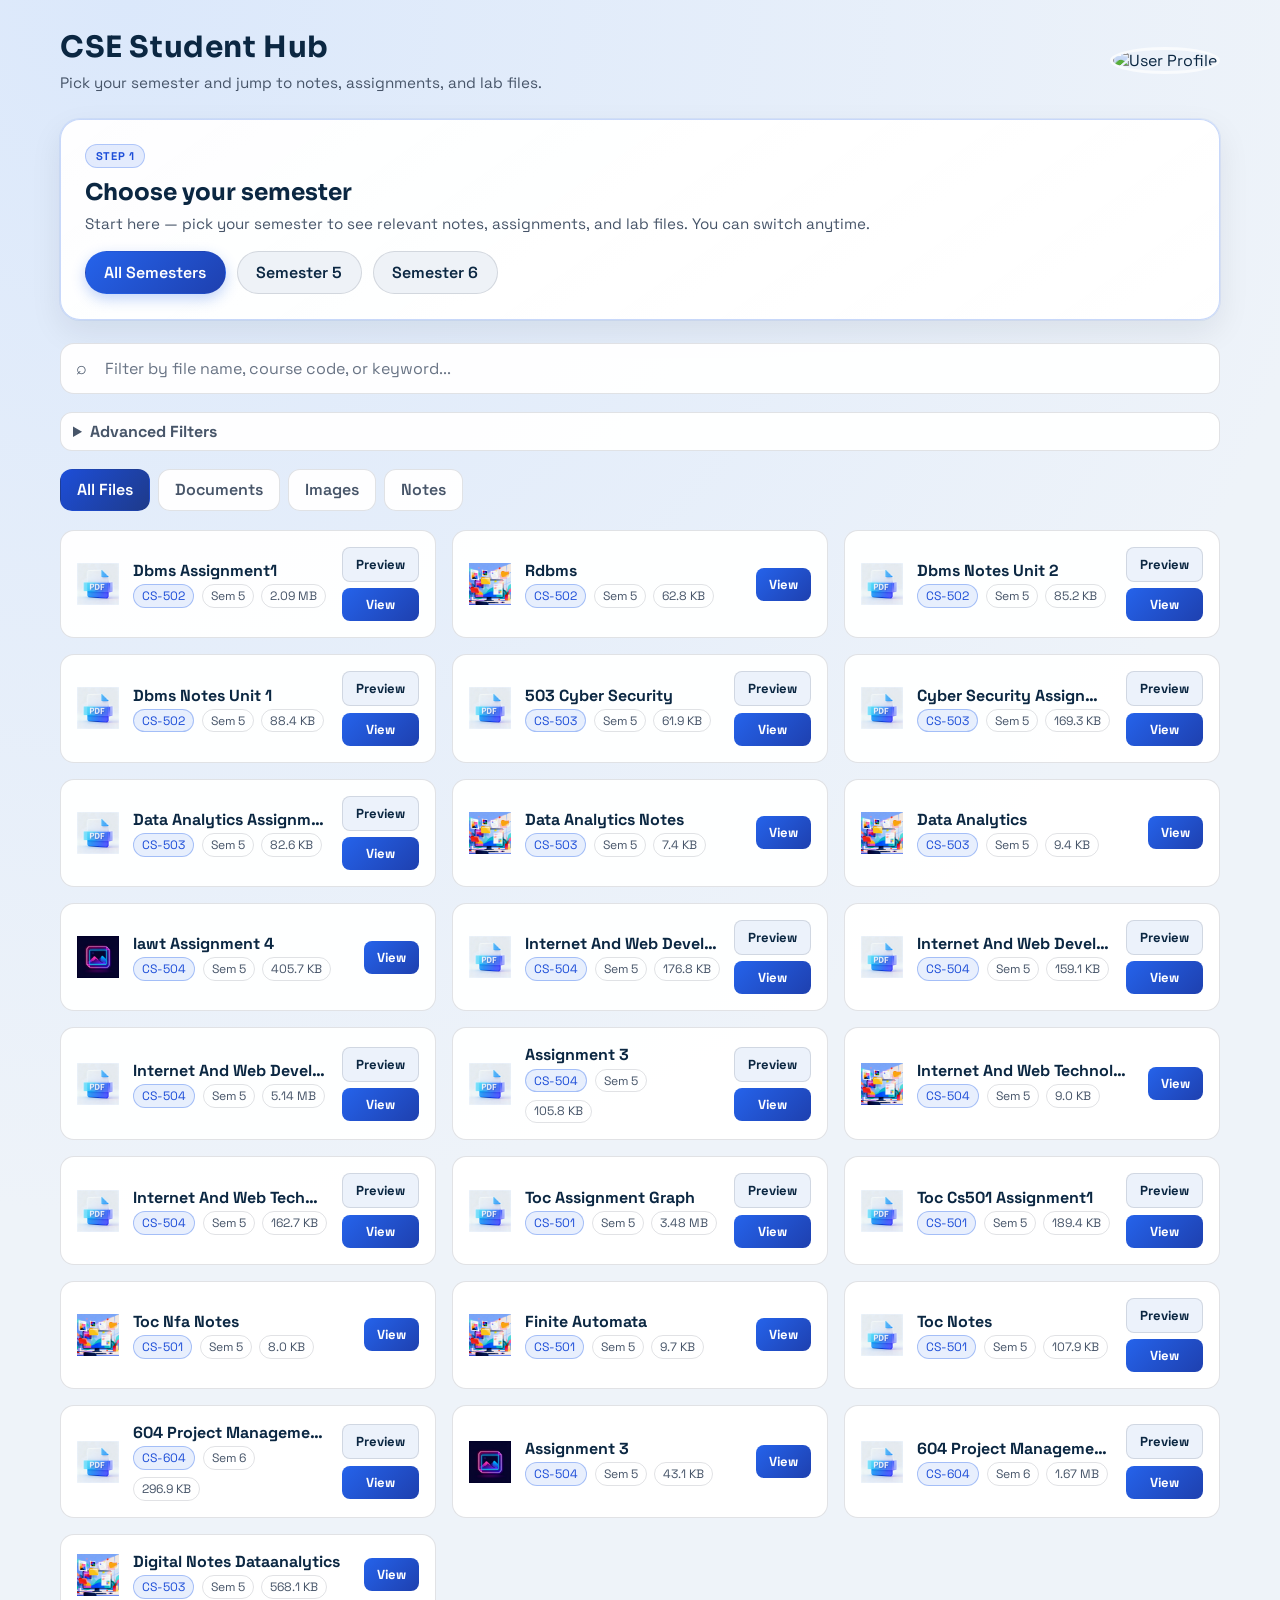
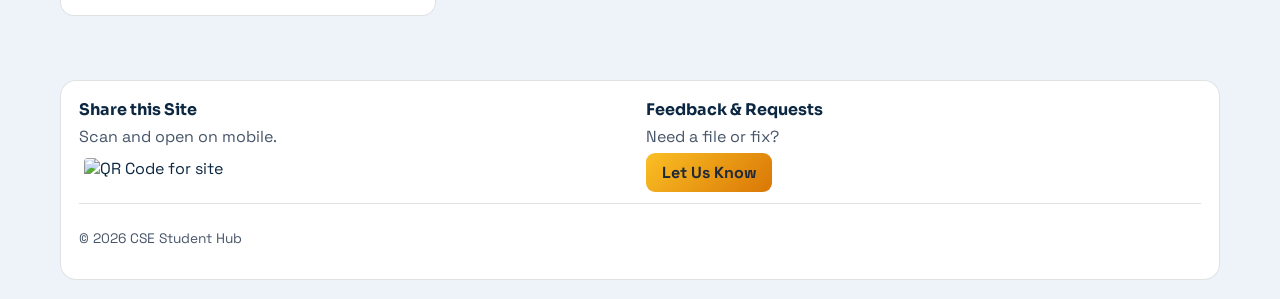
==== commit fbeca6c2: "Auto-update index.html" ====
--- a/index.html
+++ b/index.html
@@ -63,7 +63,7 @@
         </section>
 
         <div id="AllFiles" class="tab-content" style="display: block;"><div class="file-grid">
-    <div class="file-card file-row" data-keywords="Dbms Assignment1 CS-502 semester 5" data-course="CS-502" data-semester="5" data-type="pdf" data-date="2026-03-19T19:46:37">
+    <div class="file-card file-row" data-keywords="Dbms Assignment1 CS-502 semester 5" data-course="CS-502" data-semester="5" data-type="pdf" data-date="2026-03-19T19:54:49">
         <div class="file-icon"><img src="pdf.png" alt=".pdf icon"></div>
         <div class="file-details">
             <div class="file-title">Dbms Assignment1</div>
@@ -75,7 +75,7 @@
             <a href="content/sem5/cs-502/assignments/sem5_cs-502_assignment_dbms-assignment1.pdf" target="_blank" class="download-button" aria-label="Open Dbms Assignment1">View</a>
         </div>
     </div>
-    <div class="file-card file-row" data-keywords="Rdbms CS-502 semester 5" data-course="CS-502" data-semester="5" data-type="epub" data-date="2026-03-19T19:46:37">
+    <div class="file-card file-row" data-keywords="Rdbms CS-502 semester 5" data-course="CS-502" data-semester="5" data-type="epub" data-date="2026-03-19T19:54:49">
         <div class="file-icon"><img src="notes.png" alt=".epub icon"></div>
         <div class="file-details">
             <div class="file-title">Rdbms</div>
@@ -87,7 +87,7 @@
             <a href="content/sem5/cs-502/notes/sem5_cs-502_resource_rdbms.epub" target="_blank" class="download-button" aria-label="Open Rdbms">View</a>
         </div>
     </div>
-    <div class="file-card file-row" data-keywords="Dbms Notes Unit 2 CS-502 semester 5" data-course="CS-502" data-semester="5" data-type="pdf" data-date="2026-03-19T19:46:37">
+    <div class="file-card file-row" data-keywords="Dbms Notes Unit 2 CS-502 semester 5" data-course="CS-502" data-semester="5" data-type="pdf" data-date="2026-03-19T19:54:49">
         <div class="file-icon"><img src="pdf.png" alt=".pdf icon"></div>
         <div class="file-details">
             <div class="file-title">Dbms Notes Unit 2</div>
@@ -99,7 +99,7 @@
             <a href="content/sem5/cs-502/notes/sem5_cs-502_notes_dbms-notes-unit-2.pdf" target="_blank" class="download-button" aria-label="Open Dbms Notes Unit 2">View</a>
         </div>
     </div>
-    <div class="file-card file-row" data-keywords="Dbms Notes Unit 1 CS-502 semester 5" data-course="CS-502" data-semester="5" data-type="pdf" data-date="2026-03-19T19:46:37">
+    <div class="file-card file-row" data-keywords="Dbms Notes Unit 1 CS-502 semester 5" data-course="CS-502" data-semester="5" data-type="pdf" data-date="2026-03-19T19:54:49">
         <div class="file-icon"><img src="pdf.png" alt=".pdf icon"></div>
         <div class="file-details">
             <div class="file-title">Dbms Notes Unit 1</div>
@@ -111,7 +111,7 @@
             <a href="content/sem5/cs-502/notes/sem5_cs-502_notes_dbms-notes-unit-1.pdf" target="_blank" class="download-button" aria-label="Open Dbms Notes Unit 1">View</a>
         </div>
     </div>
-    <div class="file-card file-row" data-keywords="503 Cyber Security CS-503 semester 5" data-course="CS-503" data-semester="5" data-type="pdf" data-date="2026-03-19T19:46:37">
+    <div class="file-card file-row" data-keywords="503 Cyber Security CS-503 semester 5" data-course="CS-503" data-semester="5" data-type="pdf" data-date="2026-03-19T19:54:49">
         <div class="file-icon"><img src="pdf.png" alt=".pdf icon"></div>
         <div class="file-details">
             <div class="file-title">503 Cyber Security</div>
@@ -123,7 +123,7 @@
             <a href="content/sem5/cs-503/documents/sem5_cs-503_resource_503-cyber-security.pdf" target="_blank" class="download-button" aria-label="Open 503 Cyber Security">View</a>
         </div>
     </div>
-    <div class="file-card file-row" data-keywords="Cyber Security Assignment 2 CS-503 semester 5" data-course="CS-503" data-semester="5" data-type="pdf" data-date="2026-03-19T19:46:37">
+    <div class="file-card file-row" data-keywords="Cyber Security Assignment 2 CS-503 semester 5" data-course="CS-503" data-semester="5" data-type="pdf" data-date="2026-03-19T19:54:49">
         <div class="file-icon"><img src="pdf.png" alt=".pdf icon"></div>
         <div class="file-details">
             <div class="file-title">Cyber Security Assignment 2</div>
@@ -135,7 +135,7 @@
             <a href="content/sem5/cs-503/assignments/sem5_cs-503_assignment_cs-503-cyber-security-assignment-2.pdf" target="_blank" class="download-button" aria-label="Open Cyber Security Assignment 2">View</a>
         </div>
     </div>
-    <div class="file-card file-row" data-keywords="Data Analytics Assignment1 CS-503 semester 5" data-course="CS-503" data-semester="5" data-type="pdf" data-date="2026-03-19T19:46:37">
+    <div class="file-card file-row" data-keywords="Data Analytics Assignment1 CS-503 semester 5" data-course="CS-503" data-semester="5" data-type="pdf" data-date="2026-03-19T19:54:49">
         <div class="file-icon"><img src="pdf.png" alt=".pdf icon"></div>
         <div class="file-details">
             <div class="file-title">Data Analytics Assignment1</div>
@@ -147,7 +147,7 @@
             <a href="content/sem5/cs-503/assignments/sem5_cs-503_assignment_data-analytics-assignment1.pdf" target="_blank" class="download-button" aria-label="Open Data Analytics Assignment1">View</a>
         </div>
     </div>
-    <div class="file-card file-row" data-keywords="Data Analytics Notes CS-503 semester 5" data-course="CS-503" data-semester="5" data-type="epub" data-date="2026-03-19T19:46:37">
+    <div class="file-card file-row" data-keywords="Data Analytics Notes CS-503 semester 5" data-course="CS-503" data-semester="5" data-type="epub" data-date="2026-03-19T19:54:49">
         <div class="file-icon"><img src="notes.png" alt=".epub icon"></div>
         <div class="file-details">
             <div class="file-title">Data Analytics Notes</div>
@@ -159,7 +159,7 @@
             <a href="content/sem5/cs-503/notes/sem5_cs-503_notes_data-analytics-notes.epub" target="_blank" class="download-button" aria-label="Open Data Analytics Notes">View</a>
         </div>
     </div>
-    <div class="file-card file-row" data-keywords="Data Analytics CS-503 semester 5" data-course="CS-503" data-semester="5" data-type="epub" data-date="2026-03-19T19:46:37">
+    <div class="file-card file-row" data-keywords="Data Analytics CS-503 semester 5" data-course="CS-503" data-semester="5" data-type="epub" data-date="2026-03-19T19:54:49">
         <div class="file-icon"><img src="notes.png" alt=".epub icon"></div>
         <div class="file-details">
             <div class="file-title">Data Analytics</div>
@@ -171,7 +171,7 @@
             <a href="content/sem5/cs-503/notes/sem5_cs-503_resource_data-analytics.epub" target="_blank" class="download-button" aria-label="Open Data Analytics">View</a>
         </div>
     </div>
-    <div class="file-card file-row" data-keywords="Iawt Assignment 4 CS-504 semester 5" data-course="CS-504" data-semester="5" data-type="png" data-date="2026-03-19T19:46:37">
+    <div class="file-card file-row" data-keywords="Iawt Assignment 4 CS-504 semester 5" data-course="CS-504" data-semester="5" data-type="png" data-date="2026-03-19T19:54:49">
         <div class="file-icon"><img src="image.png" alt=".png icon"></div>
         <div class="file-details">
             <div class="file-title">Iawt Assignment 4</div>
@@ -183,7 +183,7 @@
             <a href="content/sem5/cs-504/assignments/sem5_cs-504_assignment_iawt-assignment-4.png" target="_blank" class="download-button" aria-label="Open Iawt Assignment 4">View</a>
         </div>
     </div>
-    <div class="file-card file-row" data-keywords="Internet And Web Development Assignment 2 CS-504 semester 5" data-course="CS-504" data-semester="5" data-type="pdf" data-date="2026-03-19T19:46:37">
+    <div class="file-card file-row" data-keywords="Internet And Web Development Assignment 2 CS-504 semester 5" data-course="CS-504" data-semester="5" data-type="pdf" data-date="2026-03-19T19:54:49">
         <div class="file-icon"><img src="pdf.png" alt=".pdf icon"></div>
         <div class="file-details">
             <div class="file-title">Internet And Web Development Assignment 2</div>
@@ -195,7 +195,7 @@
             <a href="content/sem5/cs-504/assignments/sem5_cs-504_assignment_internet-and-web-development-assignment-2.pdf" target="_blank" class="download-button" aria-label="Open Internet And Web Development Assignment 2">View</a>
         </div>
     </div>
-    <div class="file-card file-row" data-keywords="Internet And Web Development Assignment 4 CS-504 semester 5" data-course="CS-504" data-semester="5" data-type="pdf" data-date="2026-03-19T19:46:37">
+    <div class="file-card file-row" data-keywords="Internet And Web Development Assignment 4 CS-504 semester 5" data-course="CS-504" data-semester="5" data-type="pdf" data-date="2026-03-19T19:54:49">
         <div class="file-icon"><img src="pdf.png" alt=".pdf icon"></div>
         <div class="file-details">
             <div class="file-title">Internet And Web Development Assignment 4</div>
@@ -207,7 +207,7 @@
             <a href="content/sem5/cs-504/assignments/sem5_cs-504_assignment_internet-and-web-development-assignment-4.pdf" target="_blank" class="download-button" aria-label="Open Internet And Web Development Assignment 4">View</a>
         </div>
     </div>
-    <div class="file-card file-row" data-keywords="Internet And Web Development Assignment CS-504 semester 5" data-course="CS-504" data-semester="5" data-type="pdf" data-date="2026-03-19T19:46:37">
+    <div class="file-card file-row" data-keywords="Internet And Web Development Assignment CS-504 semester 5" data-course="CS-504" data-semester="5" data-type="pdf" data-date="2026-03-19T19:54:49">
         <div class="file-icon"><img src="pdf.png" alt=".pdf icon"></div>
         <div class="file-details">
             <div class="file-title">Internet And Web Development Assignment</div>
@@ -219,7 +219,7 @@
             <a href="content/sem5/cs-504/assignments/sem5_cs-504_assignment_internet-and-web-development-assignment.pdf" target="_blank" class="download-button" aria-label="Open Internet And Web Development Assignment">View</a>
         </div>
     </div>
-    <div class="file-card file-row" data-keywords="Assignment 3 CS-504 semester 5" data-course="CS-504" data-semester="5" data-type="pdf" data-date="2026-03-19T19:46:37">
+    <div class="file-card file-row" data-keywords="Assignment 3 CS-504 semester 5" data-course="CS-504" data-semester="5" data-type="pdf" data-date="2026-03-19T19:54:49">
         <div class="file-icon"><img src="pdf.png" alt=".pdf icon"></div>
         <div class="file-details">
             <div class="file-title">Assignment 3</div>
@@ -231,7 +231,7 @@
             <a href="content/sem5/cs-504/assignments/sem5_cs-504_assignment_cs504-assignment-3.pdf" target="_blank" class="download-button" aria-label="Open Assignment 3">View</a>
         </div>
     </div>
-    <div class="file-card file-row" data-keywords="Internet And Web Technology CS-504 semester 5" data-course="CS-504" data-semester="5" data-type="epub" data-date="2026-03-19T19:46:37">
+    <div class="file-card file-row" data-keywords="Internet And Web Technology CS-504 semester 5" data-course="CS-504" data-semester="5" data-type="epub" data-date="2026-03-19T19:54:49">
         <div class="file-icon"><img src="notes.png" alt=".epub icon"></div>
         <div class="file-details">
             <div class="file-title">Internet And Web Technology</div>
@@ -243,7 +243,7 @@
             <a href="content/sem5/cs-504/notes/sem5_cs-504_resource_internet-and-web-technology.epub" target="_blank" class="download-button" aria-label="Open Internet And Web Technology">View</a>
         </div>
     </div>
-    <div class="file-card file-row" data-keywords="Internet And Web Technology Notes CS-504 semester 5" data-course="CS-504" data-semester="5" data-type="pdf" data-date="2026-03-19T19:46:37">
+    <div class="file-card file-row" data-keywords="Internet And Web Technology Notes CS-504 semester 5" data-course="CS-504" data-semester="5" data-type="pdf" data-date="2026-03-19T19:54:49">
         <div class="file-icon"><img src="pdf.png" alt=".pdf icon"></div>
         <div class="file-details">
             <div class="file-title">Internet And Web Technology Notes</div>
@@ -255,7 +255,7 @@
             <a href="content/sem5/cs-504/notes/sem5_cs-504_notes_internet-and-web-technology-notes.pdf" target="_blank" class="download-button" aria-label="Open Internet And Web Technology Notes">View</a>
         </div>
     </div>
-    <div class="file-card file-row" data-keywords="Toc Assignment Graph CS-501 semester 5" data-course="CS-501" data-semester="5" data-type="pdf" data-date="2026-03-19T19:46:37">
+    <div class="file-card file-row" data-keywords="Toc Assignment Graph CS-501 semester 5" data-course="CS-501" data-semester="5" data-type="pdf" data-date="2026-03-19T19:54:49">
         <div class="file-icon"><img src="pdf.png" alt=".pdf icon"></div>
         <div class="file-details">
             <div class="file-title">Toc Assignment Graph</div>
@@ -267,7 +267,7 @@
             <a href="content/sem5/cs-501/assignments/sem5_cs-501_assignment_toc-assignment-graph.pdf" target="_blank" class="download-button" aria-label="Open Toc Assignment Graph">View</a>
         </div>
     </div>
-    <div class="file-card file-row" data-keywords="Toc Cs501 Assignment1 CS-501 semester 5" data-course="CS-501" data-semester="5" data-type="pdf" data-date="2026-03-19T19:46:37">
+    <div class="file-card file-row" data-keywords="Toc Cs501 Assignment1 CS-501 semester 5" data-course="CS-501" data-semester="5" data-type="pdf" data-date="2026-03-19T19:54:49">
         <div class="file-icon"><img src="pdf.png" alt=".pdf icon"></div>
         <div class="file-details">
             <div class="file-title">Toc Cs501 Assignment1</div>
@@ -279,7 +279,7 @@
             <a href="content/sem5/cs-501/assignments/sem5_cs-501_assignment_toc-cs501-assignment1.pdf" target="_blank" class="download-button" aria-label="Open Toc Cs501 Assignment1">View</a>
         </div>
     </div>
-    <div class="file-card file-row" data-keywords="Toc Nfa Notes CS-501 semester 5" data-course="CS-501" data-semester="5" data-type="epub" data-date="2026-03-19T19:46:37">
+    <div class="file-card file-row" data-keywords="Toc Nfa Notes CS-501 semester 5" data-course="CS-501" data-semester="5" data-type="epub" data-date="2026-03-19T19:54:49">
         <div class="file-icon"><img src="notes.png" alt=".epub icon"></div>
         <div class="file-details">
             <div class="file-title">Toc Nfa Notes</div>
@@ -291,7 +291,7 @@
             <a href="content/sem5/cs-501/notes/sem5_cs-501_notes_toc-nfa-notes.epub" target="_blank" class="download-button" aria-label="Open Toc Nfa Notes">View</a>
         </div>
     </div>
-    <div class="file-card file-row" data-keywords="Finite Automata CS-501 semester 5" data-course="CS-501" data-semester="5" data-type="epub" data-date="2026-03-19T19:46:37">
+    <div class="file-card file-row" data-keywords="Finite Automata CS-501 semester 5" data-course="CS-501" data-semester="5" data-type="epub" data-date="2026-03-19T19:54:49">
         <div class="file-icon"><img src="notes.png" alt=".epub icon"></div>
         <div class="file-details">
             <div class="file-title">Finite Automata</div>
@@ -303,7 +303,7 @@
             <a href="content/sem5/cs-501/notes/sem5_cs-501_resource_finite-automata.epub" target="_blank" class="download-button" aria-label="Open Finite Automata">View</a>
         </div>
     </div>
-    <div class="file-card file-row" data-keywords="Toc Notes CS-501 semester 5" data-course="CS-501" data-semester="5" data-type="pdf" data-date="2026-03-19T19:46:37">
+    <div class="file-card file-row" data-keywords="Toc Notes CS-501 semester 5" data-course="CS-501" data-semester="5" data-type="pdf" data-date="2026-03-19T19:54:49">
         <div class="file-icon"><img src="pdf.png" alt=".pdf icon"></div>
         <div class="file-details">
             <div class="file-title">Toc Notes</div>
@@ -315,7 +315,7 @@
             <a href="content/sem5/cs-501/notes/sem5_cs-501_notes_toc-notes.pdf" target="_blank" class="download-button" aria-label="Open Toc Notes">View</a>
         </div>
     </div>
-    <div class="file-card file-row" data-keywords="604 Project Management Unit 1 CS-604 semester 6" data-course="CS-604" data-semester="6" data-type="pdf" data-date="2026-03-19T19:46:37">
+    <div class="file-card file-row" data-keywords="604 Project Management Unit 1 CS-604 semester 6" data-course="CS-604" data-semester="6" data-type="pdf" data-date="2026-03-19T19:54:49">
         <div class="file-icon"><img src="pdf.png" alt=".pdf icon"></div>
         <div class="file-details">
             <div class="file-title">604 Project Management Unit 1</div>
@@ -327,7 +327,7 @@
             <a href="content/general/general/documents/general_general_project_604-project-management-unit-1.pdf" target="_blank" class="download-button" aria-label="Open 604 Project Management Unit 1">View</a>
         </div>
     </div>
-    <div class="file-card file-row" data-keywords="Assignment 3 CS-504 semester 5" data-course="CS-504" data-semester="5" data-type="png" data-date="2026-03-19T19:46:37">
+    <div class="file-card file-row" data-keywords="Assignment 3 CS-504 semester 5" data-course="CS-504" data-semester="5" data-type="png" data-date="2026-03-19T19:54:49">
         <div class="file-icon"><img src="image.png" alt=".png icon"></div>
         <div class="file-details">
             <div class="file-title">Assignment 3</div>
@@ -339,7 +339,7 @@
             <a href="content/general/general/assignments/general_general_assignment_cs-504-assignment-3.png" target="_blank" class="download-button" aria-label="Open Assignment 3">View</a>
         </div>
     </div>
-    <div class="file-card file-row" data-keywords="604 Project Management Notes CS-604 semester 6" data-course="CS-604" data-semester="6" data-type="pdf" data-date="2026-03-19T19:46:37">
+    <div class="file-card file-row" data-keywords="604 Project Management Notes CS-604 semester 6" data-course="CS-604" data-semester="6" data-type="pdf" data-date="2026-03-19T19:54:49">
         <div class="file-icon"><img src="pdf.png" alt=".pdf icon"></div>
         <div class="file-details">
             <div class="file-title">604 Project Management Notes</div>
@@ -351,7 +351,7 @@
             <a href="content/general/general/notes/general_general_notes_604-project-management-notes.pdf" target="_blank" class="download-button" aria-label="Open 604 Project Management Notes">View</a>
         </div>
     </div>
-    <div class="file-card file-row" data-keywords="Digital Notes Dataanalytics CS-503 semester 5" data-course="CS-503" data-semester="5" data-type="epub" data-date="2026-03-19T19:46:37">
+    <div class="file-card file-row" data-keywords="Digital Notes Dataanalytics CS-503 semester 5" data-course="CS-503" data-semester="5" data-type="epub" data-date="2026-03-19T19:54:49">
         <div class="file-icon"><img src="notes.png" alt=".epub icon"></div>
         <div class="file-details">
             <div class="file-title">Digital Notes Dataanalytics</div>
@@ -363,7 +363,7 @@
             <a href="content/general/general/notes/general_general_notes_digital-notes-dataanalytics.epub" target="_blank" class="download-button" aria-label="Open Digital Notes Dataanalytics">View</a>
         </div>
     </div></div></div><div id="Documents" class="tab-content" style="display: none;"><div class="file-grid">
-    <div class="file-card file-row" data-keywords="Dbms Assignment1 CS-502 semester 5" data-course="CS-502" data-semester="5" data-type="pdf" data-date="2026-03-19T19:46:37">
+    <div class="file-card file-row" data-keywords="Dbms Assignment1 CS-502 semester 5" data-course="CS-502" data-semester="5" data-type="pdf" data-date="2026-03-19T19:54:49">
         <div class="file-icon"><img src="pdf.png" alt=".pdf icon"></div>
         <div class="file-details">
             <div class="file-title">Dbms Assignment1</div>
@@ -375,7 +375,7 @@
             <a href="content/sem5/cs-502/assignments/sem5_cs-502_assignment_dbms-assignment1.pdf" target="_blank" class="download-button" aria-label="Open Dbms Assignment1">View</a>
         </div>
     </div>
-    <div class="file-card file-row" data-keywords="Dbms Notes Unit 2 CS-502 semester 5" data-course="CS-502" data-semester="5" data-type="pdf" data-date="2026-03-19T19:46:37">
+    <div class="file-card file-row" data-keywords="Dbms Notes Unit 2 CS-502 semester 5" data-course="CS-502" data-semester="5" data-type="pdf" data-date="2026-03-19T19:54:49">
         <div class="file-icon"><img src="pdf.png" alt=".pdf icon"></div>
         <div class="file-details">
             <div class="file-title">Dbms Notes Unit 2</div>
@@ -387,7 +387,7 @@
             <a href="content/sem5/cs-502/notes/sem5_cs-502_notes_dbms-notes-unit-2.pdf" target="_blank" class="download-button" aria-label="Open Dbms Notes Unit 2">View</a>
         </div>
     </div>
-    <div class="file-card file-row" data-keywords="Dbms Notes Unit 1 CS-502 semester 5" data-course="CS-502" data-semester="5" data-type="pdf" data-date="2026-03-19T19:46:37">
+    <div class="file-card file-row" data-keywords="Dbms Notes Unit 1 CS-502 semester 5" data-course="CS-502" data-semester="5" data-type="pdf" data-date="2026-03-19T19:54:49">
         <div class="file-icon"><img src="pdf.png" alt=".pdf icon"></div>
         <div class="file-details">
             <div class="file-title">Dbms Notes Unit 1</div>
@@ -399,7 +399,7 @@
             <a href="content/sem5/cs-502/notes/sem5_cs-502_notes_dbms-notes-unit-1.pdf" target="_blank" class="download-button" aria-label="Open Dbms Notes Unit 1">View</a>
         </div>
     </div>
-    <div class="file-card file-row" data-keywords="503 Cyber Security CS-503 semester 5" data-course="CS-503" data-semester="5" data-type="pdf" data-date="2026-03-19T19:46:37">
+    <div class="file-card file-row" data-keywords="503 Cyber Security CS-503 semester 5" data-course="CS-503" data-semester="5" data-type="pdf" data-date="2026-03-19T19:54:49">
         <div class="file-icon"><img src="pdf.png" alt=".pdf icon"></div>
         <div class="file-details">
             <div class="file-title">503 Cyber Security</div>
@@ -411,7 +411,7 @@
             <a href="content/sem5/cs-503/documents/sem5_cs-503_resource_503-cyber-security.pdf" target="_blank" class="download-button" aria-label="Open 503 Cyber Security">View</a>
         </div>
     </div>
-    <div class="file-card file-row" data-keywords="Cyber Security Assignment 2 CS-503 semester 5" data-course="CS-503" data-semester="5" data-type="pdf" data-date="2026-03-19T19:46:37">
+    <div class="file-card file-row" data-keywords="Cyber Security Assignment 2 CS-503 semester 5" data-course="CS-503" data-semester="5" data-type="pdf" data-date="2026-03-19T19:54:49">
         <div class="file-icon"><img src="pdf.png" alt=".pdf icon"></div>
         <div class="file-details">
             <div class="file-title">Cyber Security Assignment 2</div>
@@ -423,7 +423,7 @@
             <a href="content/sem5/cs-503/assignments/sem5_cs-503_assignment_cs-503-cyber-security-assignment-2.pdf" target="_blank" class="download-button" aria-label="Open Cyber Security Assignment 2">View</a>
         </div>
     </div>
-    <div class="file-card file-row" data-keywords="Data Analytics Assignment1 CS-503 semester 5" data-course="CS-503" data-semester="5" data-type="pdf" data-date="2026-03-19T19:46:37">
+    <div class="file-card file-row" data-keywords="Data Analytics Assignment1 CS-503 semester 5" data-course="CS-503" data-semester="5" data-type="pdf" data-date="2026-03-19T19:54:49">
         <div class="file-icon"><img src="pdf.png" alt=".pdf icon"></div>
         <div class="file-details">
             <div class="file-title">Data Analytics Assignment1</div>
@@ -435,7 +435,7 @@
             <a href="content/sem5/cs-503/assignments/sem5_cs-503_assignment_data-analytics-assignment1.pdf" target="_blank" class="download-button" aria-label="Open Data Analytics Assignment1">View</a>
         </div>
     </div>
-    <div class="file-card file-row" data-keywords="Internet And Web Development Assignment 2 CS-504 semester 5" data-course="CS-504" data-semester="5" data-type="pdf" data-date="2026-03-19T19:46:37">
+    <div class="file-card file-row" data-keywords="Internet And Web Development Assignment 2 CS-504 semester 5" data-course="CS-504" data-semester="5" data-type="pdf" data-date="2026-03-19T19:54:49">
         <div class="file-icon"><img src="pdf.png" alt=".pdf icon"></div>
         <div class="file-details">
             <div class="file-title">Internet And Web Development Assignment 2</div>
@@ -447,7 +447,7 @@
             <a href="content/sem5/cs-504/assignments/sem5_cs-504_assignment_internet-and-web-development-assignment-2.pdf" target="_blank" class="download-button" aria-label="Open Internet And Web Development Assignment 2">View</a>
         </div>
     </div>
-    <div class="file-card file-row" data-keywords="Internet And Web Development Assignment 4 CS-504 semester 5" data-course="CS-504" data-semester="5" data-type="pdf" data-date="2026-03-19T19:46:37">
+    <div class="file-card file-row" data-keywords="Internet And Web Development Assignment 4 CS-504 semester 5" data-course="CS-504" data-semester="5" data-type="pdf" data-date="2026-03-19T19:54:49">
         <div class="file-icon"><img src="pdf.png" alt=".pdf icon"></div>
         <div class="file-details">
             <div class="file-title">Internet And Web Development Assignment 4</div>
@@ -459,7 +459,7 @@
             <a href="content/sem5/cs-504/assignments/sem5_cs-504_assignment_internet-and-web-development-assignment-4.pdf" target="_blank" class="download-button" aria-label="Open Internet And Web Development Assignment 4">View</a>
         </div>
     </div>
-    <div class="file-card file-row" data-keywords="Internet And Web Development Assignment CS-504 semester 5" data-course="CS-504" data-semester="5" data-type="pdf" data-date="2026-03-19T19:46:37">
+    <div class="file-card file-row" data-keywords="Internet And Web Development Assignment CS-504 semester 5" data-course="CS-504" data-semester="5" data-type="pdf" data-date="2026-03-19T19:54:49">
         <div class="file-icon"><img src="pdf.png" alt=".pdf icon"></div>
         <div class="file-details">
             <div class="file-title">Internet And Web Development Assignment</div>
@@ -471,7 +471,7 @@
             <a href="content/sem5/cs-504/assignments/sem5_cs-504_assignment_internet-and-web-development-assignment.pdf" target="_blank" class="download-button" aria-label="Open Internet And Web Development Assignment">View</a>
         </div>
     </div>
-    <div class="file-card file-row" data-keywords="Assignment 3 CS-504 semester 5" data-course="CS-504" data-semester="5" data-type="pdf" data-date="2026-03-19T19:46:37">
+    <div class="file-card file-row" data-keywords="Assignment 3 CS-504 semester 5" data-course="CS-504" data-semester="5" data-type="pdf" data-date="2026-03-19T19:54:49">
         <div class="file-icon"><img src="pdf.png" alt=".pdf icon"></div>
         <div class="file-details">
             <div class="file-title">Assignment 3</div>
@@ -483,7 +483,7 @@
             <a href="content/sem5/cs-504/assignments/sem5_cs-504_assignment_cs504-assignment-3.pdf" target="_blank" class="download-button" aria-label="Open Assignment 3">View</a>
         </div>
     </div>
-    <div class="file-card file-row" data-keywords="Internet And Web Technology Notes CS-504 semester 5" data-course="CS-504" data-semester="5" data-type="pdf" data-date="2026-03-19T19:46:37">
+    <div class="file-card file-row" data-keywords="Internet And Web Technology Notes CS-504 semester 5" data-course="CS-504" data-semester="5" data-type="pdf" data-date="2026-03-19T19:54:49">
         <div class="file-icon"><img src="pdf.png" alt=".pdf icon"></div>
         <div class="file-details">
             <div class="file-title">Internet And Web Technology Notes</div>
@@ -495,7 +495,7 @@
             <a href="content/sem5/cs-504/notes/sem5_cs-504_notes_internet-and-web-technology-notes.pdf" target="_blank" class="download-button" aria-label="Open Internet And Web Technology Notes">View</a>
         </div>
     </div>
-    <div class="file-card file-row" data-keywords="Toc Assignment Graph CS-501 semester 5" data-course="CS-501" data-semester="5" data-type="pdf" data-date="2026-03-19T19:46:37">
+    <div class="file-card file-row" data-keywords="Toc Assignment Graph CS-501 semester 5" data-course="CS-501" data-semester="5" data-type="pdf" data-date="2026-03-19T19:54:49">
         <div class="file-icon"><img src="pdf.png" alt=".pdf icon"></div>
         <div class="file-details">
             <div class="file-title">Toc Assignment Graph</div>
@@ -507,7 +507,7 @@
             <a href="content/sem5/cs-501/assignments/sem5_cs-501_assignment_toc-assignment-graph.pdf" target="_blank" class="download-button" aria-label="Open Toc Assignment Graph">View</a>
         </div>
     </div>
-    <div class="file-card file-row" data-keywords="Toc Cs501 Assignment1 CS-501 semester 5" data-course="CS-501" data-semester="5" data-type="pdf" data-date="2026-03-19T19:46:37">
+    <div class="file-card file-row" data-keywords="Toc Cs501 Assignment1 CS-501 semester 5" data-course="CS-501" data-semester="5" data-type="pdf" data-date="2026-03-19T19:54:49">
         <div class="file-icon"><img src="pdf.png" alt=".pdf icon"></div>
         <div class="file-details">
             <div class="file-title">Toc Cs501 Assignment1</div>
@@ -519,7 +519,7 @@
             <a href="content/sem5/cs-501/assignments/sem5_cs-501_assignment_toc-cs501-assignment1.pdf" target="_blank" class="download-button" aria-label="Open Toc Cs501 Assignment1">View</a>
         </div>
     </div>
-    <div class="file-card file-row" data-keywords="Toc Notes CS-501 semester 5" data-course="CS-501" data-semester="5" data-type="pdf" data-date="2026-03-19T19:46:37">
+    <div class="file-card file-row" data-keywords="Toc Notes CS-501 semester 5" data-course="CS-501" data-semester="5" data-type="pdf" data-date="2026-03-19T19:54:49">
         <div class="file-icon"><img src="pdf.png" alt=".pdf icon"></div>
         <div class="file-details">
             <div class="file-title">Toc Notes</div>
@@ -531,7 +531,7 @@
             <a href="content/sem5/cs-501/notes/sem5_cs-501_notes_toc-notes.pdf" target="_blank" class="download-button" aria-label="Open Toc Notes">View</a>
         </div>
     </div>
-    <div class="file-card file-row" data-keywords="604 Project Management Unit 1 CS-604 semester 6" data-course="CS-604" data-semester="6" data-type="pdf" data-date="2026-03-19T19:46:37">
+    <div class="file-card file-row" data-keywords="604 Project Management Unit 1 CS-604 semester 6" data-course="CS-604" data-semester="6" data-type="pdf" data-date="2026-03-19T19:54:49">
         <div class="file-icon"><img src="pdf.png" alt=".pdf icon"></div>
         <div class="file-details">
             <div class="file-title">604 Project Management Unit 1</div>
@@ -543,7 +543,7 @@
             <a href="content/general/general/documents/general_general_project_604-project-management-unit-1.pdf" target="_blank" class="download-button" aria-label="Open 604 Project Management Unit 1">View</a>
         </div>
     </div>
-    <div class="file-card file-row" data-keywords="604 Project Management Notes CS-604 semester 6" data-course="CS-604" data-semester="6" data-type="pdf" data-date="2026-03-19T19:46:37">
+    <div class="file-card file-row" data-keywords="604 Project Management Notes CS-604 semester 6" data-course="CS-604" data-semester="6" data-type="pdf" data-date="2026-03-19T19:54:49">
         <div class="file-icon"><img src="pdf.png" alt=".pdf icon"></div>
         <div class="file-details">
             <div class="file-title">604 Project Management Notes</div>
@@ -555,7 +555,7 @@
             <a href="content/general/general/notes/general_general_notes_604-project-management-notes.pdf" target="_blank" class="download-button" aria-label="Open 604 Project Management Notes">View</a>
         </div>
     </div></div></div><div id="Images" class="tab-content" style="display: none;"><div class="file-grid">
-    <div class="file-card file-row" data-keywords="Iawt Assignment 4 CS-504 semester 5" data-course="CS-504" data-semester="5" data-type="png" data-date="2026-03-19T19:46:37">
+    <div class="file-card file-row" data-keywords="Iawt Assignment 4 CS-504 semester 5" data-course="CS-504" data-semester="5" data-type="png" data-date="2026-03-19T19:54:49">
         <div class="file-icon"><img src="image.png" alt=".png icon"></div>
         <div class="file-details">
             <div class="file-title">Iawt Assignment 4</div>
@@ -567,7 +567,7 @@
             <a href="content/sem5/cs-504/assignments/sem5_cs-504_assignment_iawt-assignment-4.png" target="_blank" class="download-button" aria-label="Open Iawt Assignment 4">View</a>
         </div>
     </div>
-    <div class="file-card file-row" data-keywords="Assignment 3 CS-504 semester 5" data-course="CS-504" data-semester="5" data-type="png" data-date="2026-03-19T19:46:37">
+    <div class="file-card file-row" data-keywords="Assignment 3 CS-504 semester 5" data-course="CS-504" data-semester="5" data-type="png" data-date="2026-03-19T19:54:49">
         <div class="file-icon"><img src="image.png" alt=".png icon"></div>
         <div class="file-details">
             <div class="file-title">Assignment 3</div>
@@ -579,7 +579,7 @@
             <a href="content/general/general/assignments/general_general_assignment_cs-504-assignment-3.png" target="_blank" class="download-button" aria-label="Open Assignment 3">View</a>
         </div>
     </div></div></div><div id="Notes" class="tab-content" style="display: none;"><div class="file-grid">
-    <div class="file-card file-row" data-keywords="Rdbms CS-502 semester 5" data-course="CS-502" data-semester="5" data-type="epub" data-date="2026-03-19T19:46:37">
+    <div class="file-card file-row" data-keywords="Rdbms CS-502 semester 5" data-course="CS-502" data-semester="5" data-type="epub" data-date="2026-03-19T19:54:49">
         <div class="file-icon"><img src="notes.png" alt=".epub icon"></div>
         <div class="file-details">
             <div class="file-title">Rdbms</div>
@@ -591,7 +591,7 @@
             <a href="content/sem5/cs-502/notes/sem5_cs-502_resource_rdbms.epub" target="_blank" class="download-button" aria-label="Open Rdbms">View</a>
         </div>
     </div>
-    <div class="file-card file-row" data-keywords="Data Analytics Notes CS-503 semester 5" data-course="CS-503" data-semester="5" data-type="epub" data-date="2026-03-19T19:46:37">
+    <div class="file-card file-row" data-keywords="Data Analytics Notes CS-503 semester 5" data-course="CS-503" data-semester="5" data-type="epub" data-date="2026-03-19T19:54:49">
         <div class="file-icon"><img src="notes.png" alt=".epub icon"></div>
         <div class="file-details">
             <div class="file-title">Data Analytics Notes</div>
@@ -603,7 +603,7 @@
             <a href="content/sem5/cs-503/notes/sem5_cs-503_notes_data-analytics-notes.epub" target="_blank" class="download-button" aria-label="Open Data Analytics Notes">View</a>
         </div>
     </div>
-    <div class="file-card file-row" data-keywords="Data Analytics CS-503 semester 5" data-course="CS-503" data-semester="5" data-type="epub" data-date="2026-03-19T19:46:37">
+    <div class="file-card file-row" data-keywords="Data Analytics CS-503 semester 5" data-course="CS-503" data-semester="5" data-type="epub" data-date="2026-03-19T19:54:49">
         <div class="file-icon"><img src="notes.png" alt=".epub icon"></div>
         <div class="file-details">
             <div class="file-title">Data Analytics</div>
@@ -615,7 +615,7 @@
             <a href="content/sem5/cs-503/notes/sem5_cs-503_resource_data-analytics.epub" target="_blank" class="download-button" aria-label="Open Data Analytics">View</a>
         </div>
     </div>
-    <div class="file-card file-row" data-keywords="Internet And Web Technology CS-504 semester 5" data-course="CS-504" data-semester="5" data-type="epub" data-date="2026-03-19T19:46:37">
+    <div class="file-card file-row" data-keywords="Internet And Web Technology CS-504 semester 5" data-course="CS-504" data-semester="5" data-type="epub" data-date="2026-03-19T19:54:49">
         <div class="file-icon"><img src="notes.png" alt=".epub icon"></div>
         <div class="file-details">
             <div class="file-title">Internet And Web Technology</div>
@@ -627,7 +627,7 @@
             <a href="content/sem5/cs-504/notes/sem5_cs-504_resource_internet-and-web-technology.epub" target="_blank" class="download-button" aria-label="Open Internet And Web Technology">View</a>
         </div>
     </div>
-    <div class="file-card file-row" data-keywords="Toc Nfa Notes CS-501 semester 5" data-course="CS-501" data-semester="5" data-type="epub" data-date="2026-03-19T19:46:37">
+    <div class="file-card file-row" data-keywords="Toc Nfa Notes CS-501 semester 5" data-course="CS-501" data-semester="5" data-type="epub" data-date="2026-03-19T19:54:49">
         <div class="file-icon"><img src="notes.png" alt=".epub icon"></div>
         <div class="file-details">
             <div class="file-title">Toc Nfa Notes</div>
@@ -639,7 +639,7 @@
             <a href="content/sem5/cs-501/notes/sem5_cs-501_notes_toc-nfa-notes.epub" target="_blank" class="download-button" aria-label="Open Toc Nfa Notes">View</a>
         </div>
     </div>
-    <div class="file-card file-row" data-keywords="Finite Automata CS-501 semester 5" data-course="CS-501" data-semester="5" data-type="epub" data-date="2026-03-19T19:46:37">
+    <div class="file-card file-row" data-keywords="Finite Automata CS-501 semester 5" data-course="CS-501" data-semester="5" data-type="epub" data-date="2026-03-19T19:54:49">
         <div class="file-icon"><img src="notes.png" alt=".epub icon"></div>
         <div class="file-details">
             <div class="file-title">Finite Automata</div>
@@ -651,7 +651,7 @@
             <a href="content/sem5/cs-501/notes/sem5_cs-501_resource_finite-automata.epub" target="_blank" class="download-button" aria-label="Open Finite Automata">View</a>
         </div>
     </div>
-    <div class="file-card file-row" data-keywords="Digital Notes Dataanalytics CS-503 semester 5" data-course="CS-503" data-semester="5" data-type="epub" data-date="2026-03-19T19:46:37">
+    <div class="file-card file-row" data-keywords="Digital Notes Dataanalytics CS-503 semester 5" data-course="CS-503" data-semester="5" data-type="epub" data-date="2026-03-19T19:54:49">
         <div class="file-icon"><img src="notes.png" alt=".epub icon"></div>
         <div class="file-details">
             <div class="file-title">Digital Notes Dataanalytics</div>
--- a/style.css
+++ b/style.css
@@ -1,32 +1,32 @@
 :root {
-    --bg: #081c24;
-    --bg-soft: #0d2b36;
-    --surface: rgba(9, 30, 39, 0.78);
-    --surface-strong: #0c2430;
-    --surface-muted: #123645;
-    --text: #f6fffe;
-    --text-muted: #b8d7dc;
-    --accent: #14b8a6;
+    --bg: #eef3f9;
+    --bg-soft: #e5edf8;
+    --surface: rgba(255, 255, 255, 0.95);
+    --surface-strong: #ffffff;
+    --surface-muted: #ecf2fb;
+    --text: #0f172a;
+    --text-muted: #475569;
+    --accent: #1d4ed8;
     --accent-2: #f59e0b;
     --danger: #ef4444;
-    --border: rgba(178, 228, 235, 0.22);
+    --border: rgba(15, 23, 42, 0.12);
     --radius: 14px;
-    --shadow: 0 14px 40px rgba(0, 0, 0, 0.35);
+    --shadow: 0 12px 30px rgba(15, 23, 42, 0.08);
     --font-main: 'Space Grotesk', 'Segoe UI', sans-serif;
     --font-display: 'Sora', 'Segoe UI', sans-serif;
 }
 
 body.lightmode {
-    --bg: #f1fbff;
-    --bg-soft: #e5f6fb;
-    --surface: rgba(255, 255, 255, 0.9);
+    --bg: #f8fafc;
+    --bg-soft: #f1f5f9;
+    --surface: rgba(255, 255, 255, 0.98);
     --surface-strong: #ffffff;
-    --surface-muted: #d7eef6;
+    --surface-muted: #eef2ff;
     --text: #0f2230;
     --text-muted: #365267;
-    --accent: #0f766e;
+    --accent: #1e40af;
     --accent-2: #b45309;
-    --border: rgba(9, 66, 89, 0.16);
+    --border: rgba(15, 23, 42, 0.12);
 }
 
 * {
@@ -38,8 +38,8 @@
     margin: 0;
     padding: 0;
     font-family: var(--font-main);
-    color: var(--text);
-    background: radial-gradient(circle at 10% 10%, #0e3343, var(--bg) 50%);
+    color: #0b2742;
+    background: radial-gradient(circle at 10% 0%, #dbe8fb, var(--bg) 55%);
     min-height: 100%;
 }
 
@@ -55,14 +55,15 @@
     height: 100%;
     object-fit: cover;
     z-index: -2;
-    filter: saturate(1.12) brightness(0.62);
+    filter: saturate(0.9) brightness(1.06);
+    opacity: 0.16;
 }
 
 body::before {
     content: '';
     position: fixed;
     inset: 0;
-    background: linear-gradient(120deg, rgba(0, 11, 16, 0.62), rgba(6, 30, 39, 0.66));
+    background: linear-gradient(120deg, rgba(237, 244, 252, 0.86), rgba(248, 250, 252, 0.92));
     z-index: -1;
 }
 
@@ -86,7 +87,7 @@
     font-family: var(--font-display);
     letter-spacing: 0.02em;
     font-size: clamp(1.6rem, 2.3vw, 2.4rem);
-    color: var(--text);
+    color: #0b2742;
 }
 
 .header-content p {
@@ -124,12 +125,12 @@
 
 .semester-selector.semester-hero {
     background: linear-gradient(145deg, var(--surface) 0%, var(--surface-strong) 100%);
-    border-color: rgba(20, 184, 166, 0.25);
-    box-shadow: 0 12px 40px rgba(0, 0, 0, 0.25), 0 0 0 1px rgba(20, 184, 166, 0.08);
+    border-color: rgba(37, 99, 235, 0.25);
+    box-shadow: 0 12px 32px rgba(15, 23, 42, 0.08), 0 0 0 1px rgba(37, 99, 235, 0.08);
 }
 
 body.lightmode .semester-selector.semester-hero {
-    border-color: rgba(15, 118, 110, 0.3);
+    border-color: rgba(37, 99, 235, 0.26);
     box-shadow: 0 12px 32px rgba(9, 66, 89, 0.08);
 }
 
@@ -140,8 +141,8 @@
     letter-spacing: 0.06em;
     text-transform: uppercase;
     color: var(--accent);
-    background: rgba(20, 184, 166, 0.15);
-    border: 1px solid rgba(20, 184, 166, 0.35);
+    background: rgba(37, 99, 235, 0.12);
+    border: 1px solid rgba(37, 99, 235, 0.28);
     border-radius: 999px;
     padding: 0.25rem 0.6rem;
     margin-bottom: 0.6rem;
@@ -169,8 +170,8 @@
 
 .semester-option {
     border: 1px solid var(--border);
-    background: rgba(8, 44, 55, 0.75);
-    color: var(--text);
+    background: #eef2f7;
+    color: #0b2742;
     font: inherit;
     font-weight: 600;
     border-radius: 999px;
@@ -181,15 +182,15 @@
 
 .semester-option:hover {
     transform: translateY(-2px);
-    border-color: rgba(255, 255, 255, 0.45);
-    box-shadow: 0 6px 16px rgba(0, 0, 0, 0.2);
+    border-color: rgba(37, 99, 235, 0.35);
+    box-shadow: 0 6px 16px rgba(37, 99, 235, 0.14);
 }
 
 .semester-option.active {
-    background: linear-gradient(135deg, var(--accent), #06b6d4);
+    background: linear-gradient(135deg, #2563eb, #1e40af);
     border-color: transparent;
-    color: #03262f;
-    box-shadow: 0 4px 14px rgba(20, 184, 166, 0.35);
+    color: #ffffff;
+    box-shadow: 0 5px 14px rgba(37, 99, 235, 0.28);
 }
 
 .semester-option:focus-visible {
@@ -222,7 +223,7 @@
     border-radius: 14px;
     border: 1px solid var(--border);
     background: var(--surface);
-    color: var(--text);
+    color: #0b2742;
     padding: 0.9rem 1rem 0.9rem 2.75rem;
     font: inherit;
     font-size: 1rem;
@@ -236,7 +237,7 @@
 .search-input:focus {
     outline: none;
     border-color: var(--accent);
-    box-shadow: 0 0 0 3px rgba(20, 184, 166, 0.2);
+    box-shadow: 0 0 0 3px rgba(37, 99, 235, 0.2);
 }
 
 .search-input::placeholder {
@@ -273,7 +274,7 @@
     border: 1px solid var(--border);
     border-radius: 10px;
     background: var(--surface-strong);
-    color: var(--text);
+    color: #0b2742;
     font: inherit;
     padding: 0.55rem 0.6rem;
 }
@@ -291,13 +292,13 @@
 }
 
 .tab-link:hover {
-    color: var(--text);
-    border-color: rgba(178, 228, 235, 0.4);
+    color: #0b2742;
+    border-color: rgba(37, 99, 235, 0.3);
 }
 
 .tab-link.active {
-    color: #052328;
-    background: linear-gradient(130deg, #fcd34d, var(--accent-2));
+    color: #ffffff;
+    background: linear-gradient(130deg, #1d4ed8, #1e3a8a);
     border-color: transparent;
 }
 
@@ -335,13 +336,13 @@
 
 .file-card:hover {
     transform: translateY(-2px);
-    border-color: rgba(20, 184, 166, 0.3);
-    box-shadow: 0 10px 28px rgba(0, 0, 0, 0.2);
+    border-color: rgba(37, 99, 235, 0.26);
+    box-shadow: 0 10px 24px rgba(37, 99, 235, 0.12);
 }
 
 body.lightmode .file-card:hover {
-    border-color: rgba(15, 118, 110, 0.35);
-    box-shadow: 0 8px 24px rgba(9, 66, 89, 0.12);
+    border-color: rgba(37, 99, 235, 0.28);
+    box-shadow: 0 8px 24px rgba(37, 99, 235, 0.12);
 }
 
 .file-icon {
@@ -386,8 +387,8 @@
 
 .file-meta span:first-of-type {
     color: var(--accent);
-    border-color: rgba(20, 184, 166, 0.4);
-    background: rgba(20, 184, 166, 0.08);
+    border-color: rgba(37, 99, 235, 0.35);
+    background: rgba(37, 99, 235, 0.1);
 }
 
 .contributor-credit {
@@ -397,7 +398,7 @@
 }
 
 .contributor-credit a {
-    color: #5eead4;
+    color: #1d4ed8;
     text-decoration: none;
 }
 
@@ -434,12 +435,12 @@
 
 .preview-button {
     background: var(--surface-muted);
-    color: var(--text);
+    color: #0b2742;
 }
 
 .download-button {
-    background: linear-gradient(135deg, var(--accent), #06b6d4);
-    color: #022631;
+    background: linear-gradient(135deg, #2563eb, #1e40af);
+    color: #ffffff;
     border: none;
 }
 
@@ -488,8 +489,8 @@
 
 .feedback-button,
 .action-button.primary {
-    background: linear-gradient(135deg, #fcd34d, var(--accent-2));
-    color: #271200;
+    background: linear-gradient(135deg, #fbbf24, #d97706);
+    color: #1f2937;
 }
 
 .footer-bottom {
@@ -770,8 +771,8 @@
 }
 
 #drop-zone.dragging {
-    border-color: #5eead4;
-    background: rgba(20, 184, 166, 0.12);
+    border-color: #1d4ed8;
+    background: rgba(37, 99, 235, 0.12);
 }
 
 #share-link-input,
@@ -781,7 +782,7 @@
     border: 1px solid var(--border);
     padding: 0.66rem;
     font: inherit;
-    color: var(--text);
+    color: #0b2742;
     background: rgba(0, 0, 0, 0.28);
 }
 
@@ -793,7 +794,7 @@
 }
 
 .success-message {
-    color: #5eead4;
+    color: #1d4ed8;
     font-weight: 700;
 }
 
@@ -844,3 +845,4 @@
         grid-template-columns: 1fr;
     }
 }
+
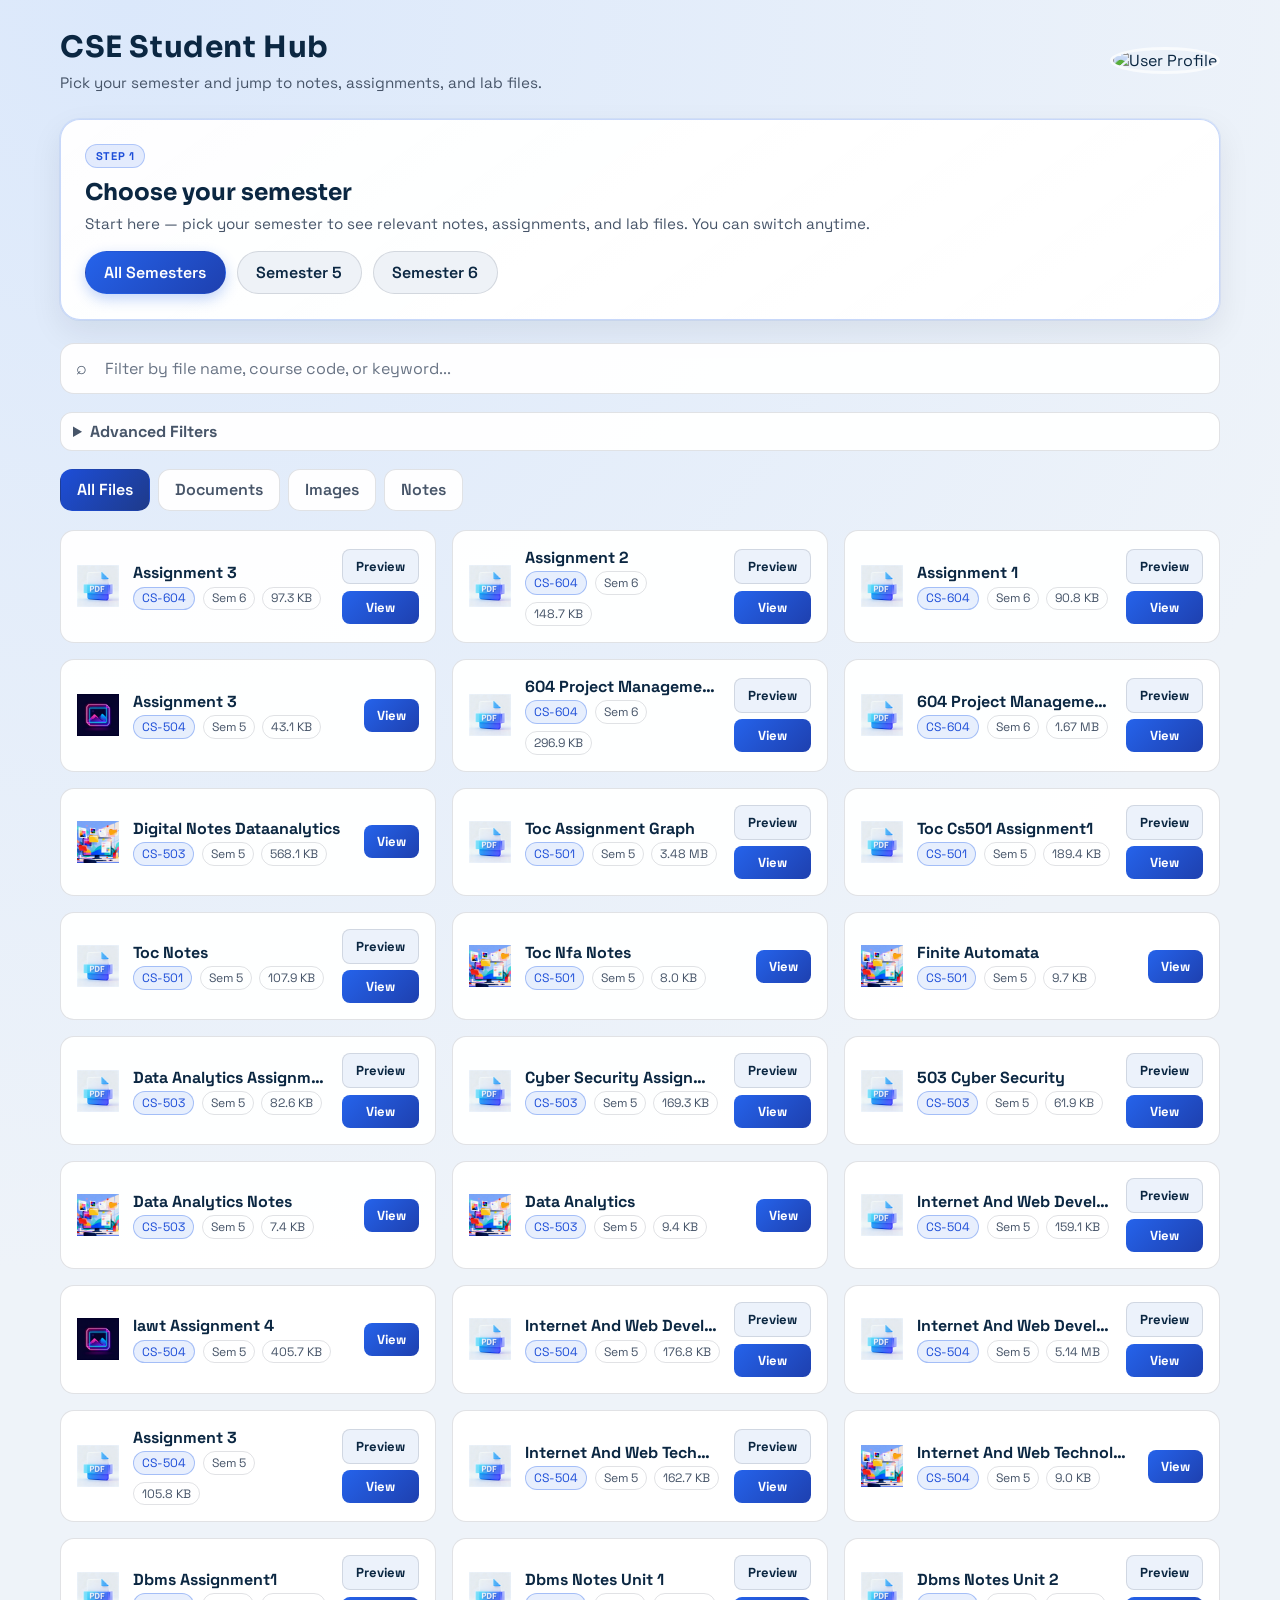
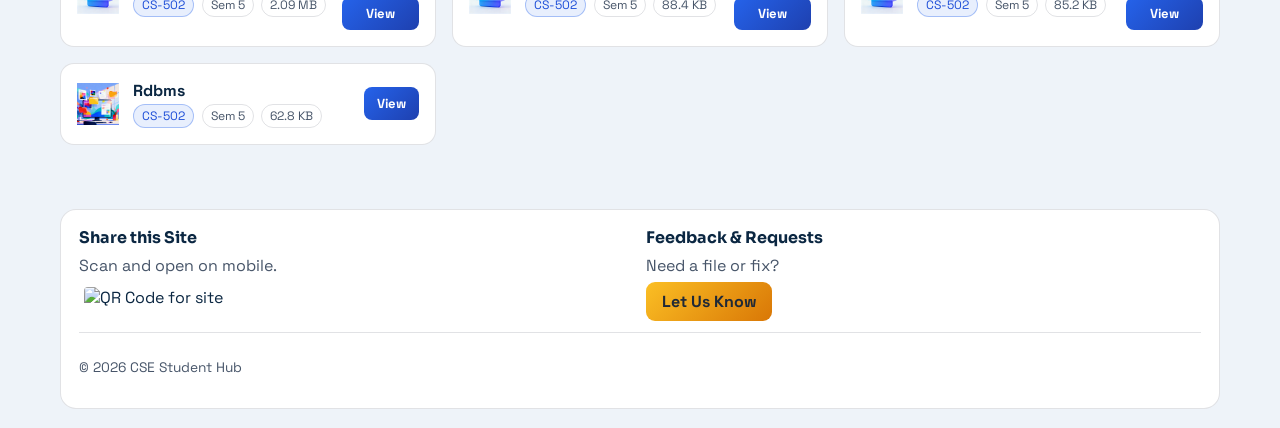
==== commit 24ec721d: "Auto-update index.html" ====
--- a/index.html
+++ b/index.html
@@ -63,7 +63,295 @@
         </section>
 
         <div id="AllFiles" class="tab-content" style="display: block;"><div class="file-grid">
-    <div class="file-card file-row" data-keywords="Dbms Assignment1 CS-502 semester 5" data-course="CS-502" data-semester="5" data-type="pdf" data-date="2026-03-19T19:54:49">
+    <div class="file-card file-row" data-keywords="Assignment 3 CS-604 semester 6" data-course="CS-604" data-semester="6" data-type="pdf" data-date="2026-04-01T18:57:07.004818">
+        <div class="file-icon"><img src="pdf.png" alt=".pdf icon"></div>
+        <div class="file-details">
+            <div class="file-title">Assignment 3</div>
+            <div class="file-meta"><span>CS-604</span><span>Sem 6</span><span>97.3 KB</span></div>
+            
+        </div>
+        <div class="file-actions">
+            <button class="preview-button" data-pdf-url="content/sem6/cs-604/assignments/sem6_cs-604_assignment_cs-604-assignment-3.pdf">Preview</button>
+            <a href="content/sem6/cs-604/assignments/sem6_cs-604_assignment_cs-604-assignment-3.pdf" target="_blank" class="download-button" aria-label="Open Assignment 3">View</a>
+        </div>
+    </div>
+    <div class="file-card file-row" data-keywords="Assignment 2 CS-604 semester 6" data-course="CS-604" data-semester="6" data-type="pdf" data-date="2026-04-01T18:57:07.003818">
+        <div class="file-icon"><img src="pdf.png" alt=".pdf icon"></div>
+        <div class="file-details">
+            <div class="file-title">Assignment 2</div>
+            <div class="file-meta"><span>CS-604</span><span>Sem 6</span><span>148.7 KB</span></div>
+            
+        </div>
+        <div class="file-actions">
+            <button class="preview-button" data-pdf-url="content/sem6/cs-604/assignments/sem6_cs-604_assignment_cs-604-assignment-2.pdf">Preview</button>
+            <a href="content/sem6/cs-604/assignments/sem6_cs-604_assignment_cs-604-assignment-2.pdf" target="_blank" class="download-button" aria-label="Open Assignment 2">View</a>
+        </div>
+    </div>
+    <div class="file-card file-row" data-keywords="Assignment 1 CS-604 semester 6" data-course="CS-604" data-semester="6" data-type="pdf" data-date="2026-04-01T18:57:07.003280">
+        <div class="file-icon"><img src="pdf.png" alt=".pdf icon"></div>
+        <div class="file-details">
+            <div class="file-title">Assignment 1</div>
+            <div class="file-meta"><span>CS-604</span><span>Sem 6</span><span>90.8 KB</span></div>
+            
+        </div>
+        <div class="file-actions">
+            <button class="preview-button" data-pdf-url="content/sem6/cs-604/assignments/sem6_cs-604_assignment_cs-604-assignment-1.pdf">Preview</button>
+            <a href="content/sem6/cs-604/assignments/sem6_cs-604_assignment_cs-604-assignment-1.pdf" target="_blank" class="download-button" aria-label="Open Assignment 1">View</a>
+        </div>
+    </div>
+    <div class="file-card file-row" data-keywords="Assignment 3 CS-504 semester 5" data-course="CS-504" data-semester="5" data-type="png" data-date="2026-04-01T18:56:56">
+        <div class="file-icon"><img src="image.png" alt=".png icon"></div>
+        <div class="file-details">
+            <div class="file-title">Assignment 3</div>
+            <div class="file-meta"><span>CS-504</span><span>Sem 5</span><span>43.1 KB</span></div>
+            
+        </div>
+        <div class="file-actions">
+            
+            <a href="content/general/general/assignments/general_general_assignment_cs-504-assignment-3.png" target="_blank" class="download-button" aria-label="Open Assignment 3">View</a>
+        </div>
+    </div>
+    <div class="file-card file-row" data-keywords="604 Project Management Unit 1 CS-604 semester 6" data-course="CS-604" data-semester="6" data-type="pdf" data-date="2026-04-01T18:56:56">
+        <div class="file-icon"><img src="pdf.png" alt=".pdf icon"></div>
+        <div class="file-details">
+            <div class="file-title">604 Project Management Unit 1</div>
+            <div class="file-meta"><span>CS-604</span><span>Sem 6</span><span>296.9 KB</span></div>
+            
+        </div>
+        <div class="file-actions">
+            <button class="preview-button" data-pdf-url="content/general/general/documents/general_general_project_604-project-management-unit-1.pdf">Preview</button>
+            <a href="content/general/general/documents/general_general_project_604-project-management-unit-1.pdf" target="_blank" class="download-button" aria-label="Open 604 Project Management Unit 1">View</a>
+        </div>
+    </div>
+    <div class="file-card file-row" data-keywords="604 Project Management Notes CS-604 semester 6" data-course="CS-604" data-semester="6" data-type="pdf" data-date="2026-04-01T18:56:56">
+        <div class="file-icon"><img src="pdf.png" alt=".pdf icon"></div>
+        <div class="file-details">
+            <div class="file-title">604 Project Management Notes</div>
+            <div class="file-meta"><span>CS-604</span><span>Sem 6</span><span>1.67 MB</span></div>
+            
+        </div>
+        <div class="file-actions">
+            <button class="preview-button" data-pdf-url="content/general/general/notes/general_general_notes_604-project-management-notes.pdf">Preview</button>
+            <a href="content/general/general/notes/general_general_notes_604-project-management-notes.pdf" target="_blank" class="download-button" aria-label="Open 604 Project Management Notes">View</a>
+        </div>
+    </div>
+    <div class="file-card file-row" data-keywords="Digital Notes Dataanalytics CS-503 semester 5" data-course="CS-503" data-semester="5" data-type="epub" data-date="2026-04-01T18:56:56">
+        <div class="file-icon"><img src="notes.png" alt=".epub icon"></div>
+        <div class="file-details">
+            <div class="file-title">Digital Notes Dataanalytics</div>
+            <div class="file-meta"><span>CS-503</span><span>Sem 5</span><span>568.1 KB</span></div>
+            
+        </div>
+        <div class="file-actions">
+            
+            <a href="content/general/general/notes/general_general_notes_digital-notes-dataanalytics.epub" target="_blank" class="download-button" aria-label="Open Digital Notes Dataanalytics">View</a>
+        </div>
+    </div>
+    <div class="file-card file-row" data-keywords="Toc Assignment Graph CS-501 semester 5" data-course="CS-501" data-semester="5" data-type="pdf" data-date="2026-04-01T18:56:56">
+        <div class="file-icon"><img src="pdf.png" alt=".pdf icon"></div>
+        <div class="file-details">
+            <div class="file-title">Toc Assignment Graph</div>
+            <div class="file-meta"><span>CS-501</span><span>Sem 5</span><span>3.48 MB</span></div>
+            
+        </div>
+        <div class="file-actions">
+            <button class="preview-button" data-pdf-url="content/sem5/cs-501/assignments/sem5_cs-501_assignment_toc-assignment-graph.pdf">Preview</button>
+            <a href="content/sem5/cs-501/assignments/sem5_cs-501_assignment_toc-assignment-graph.pdf" target="_blank" class="download-button" aria-label="Open Toc Assignment Graph">View</a>
+        </div>
+    </div>
+    <div class="file-card file-row" data-keywords="Toc Cs501 Assignment1 CS-501 semester 5" data-course="CS-501" data-semester="5" data-type="pdf" data-date="2026-04-01T18:56:56">
+        <div class="file-icon"><img src="pdf.png" alt=".pdf icon"></div>
+        <div class="file-details">
+            <div class="file-title">Toc Cs501 Assignment1</div>
+            <div class="file-meta"><span>CS-501</span><span>Sem 5</span><span>189.4 KB</span></div>
+            
+        </div>
+        <div class="file-actions">
+            <button class="preview-button" data-pdf-url="content/sem5/cs-501/assignments/sem5_cs-501_assignment_toc-cs501-assignment1.pdf">Preview</button>
+            <a href="content/sem5/cs-501/assignments/sem5_cs-501_assignment_toc-cs501-assignment1.pdf" target="_blank" class="download-button" aria-label="Open Toc Cs501 Assignment1">View</a>
+        </div>
+    </div>
+    <div class="file-card file-row" data-keywords="Toc Notes CS-501 semester 5" data-course="CS-501" data-semester="5" data-type="pdf" data-date="2026-04-01T18:56:56">
+        <div class="file-icon"><img src="pdf.png" alt=".pdf icon"></div>
+        <div class="file-details">
+            <div class="file-title">Toc Notes</div>
+            <div class="file-meta"><span>CS-501</span><span>Sem 5</span><span>107.9 KB</span></div>
+            
+        </div>
+        <div class="file-actions">
+            <button class="preview-button" data-pdf-url="content/sem5/cs-501/notes/sem5_cs-501_notes_toc-notes.pdf">Preview</button>
+            <a href="content/sem5/cs-501/notes/sem5_cs-501_notes_toc-notes.pdf" target="_blank" class="download-button" aria-label="Open Toc Notes">View</a>
+        </div>
+    </div>
+    <div class="file-card file-row" data-keywords="Toc Nfa Notes CS-501 semester 5" data-course="CS-501" data-semester="5" data-type="epub" data-date="2026-04-01T18:56:56">
+        <div class="file-icon"><img src="notes.png" alt=".epub icon"></div>
+        <div class="file-details">
+            <div class="file-title">Toc Nfa Notes</div>
+            <div class="file-meta"><span>CS-501</span><span>Sem 5</span><span>8.0 KB</span></div>
+            
+        </div>
+        <div class="file-actions">
+            
+            <a href="content/sem5/cs-501/notes/sem5_cs-501_notes_toc-nfa-notes.epub" target="_blank" class="download-button" aria-label="Open Toc Nfa Notes">View</a>
+        </div>
+    </div>
+    <div class="file-card file-row" data-keywords="Finite Automata CS-501 semester 5" data-course="CS-501" data-semester="5" data-type="epub" data-date="2026-04-01T18:56:56">
+        <div class="file-icon"><img src="notes.png" alt=".epub icon"></div>
+        <div class="file-details">
+            <div class="file-title">Finite Automata</div>
+            <div class="file-meta"><span>CS-501</span><span>Sem 5</span><span>9.7 KB</span></div>
+            
+        </div>
+        <div class="file-actions">
+            
+            <a href="content/sem5/cs-501/notes/sem5_cs-501_resource_finite-automata.epub" target="_blank" class="download-button" aria-label="Open Finite Automata">View</a>
+        </div>
+    </div>
+    <div class="file-card file-row" data-keywords="Data Analytics Assignment1 CS-503 semester 5" data-course="CS-503" data-semester="5" data-type="pdf" data-date="2026-04-01T18:56:56">
+        <div class="file-icon"><img src="pdf.png" alt=".pdf icon"></div>
+        <div class="file-details">
+            <div class="file-title">Data Analytics Assignment1</div>
+            <div class="file-meta"><span>CS-503</span><span>Sem 5</span><span>82.6 KB</span></div>
+            
+        </div>
+        <div class="file-actions">
+            <button class="preview-button" data-pdf-url="content/sem5/cs-503/assignments/sem5_cs-503_assignment_data-analytics-assignment1.pdf">Preview</button>
+            <a href="content/sem5/cs-503/assignments/sem5_cs-503_assignment_data-analytics-assignment1.pdf" target="_blank" class="download-button" aria-label="Open Data Analytics Assignment1">View</a>
+        </div>
+    </div>
+    <div class="file-card file-row" data-keywords="Cyber Security Assignment 2 CS-503 semester 5" data-course="CS-503" data-semester="5" data-type="pdf" data-date="2026-04-01T18:56:56">
+        <div class="file-icon"><img src="pdf.png" alt=".pdf icon"></div>
+        <div class="file-details">
+            <div class="file-title">Cyber Security Assignment 2</div>
+            <div class="file-meta"><span>CS-503</span><span>Sem 5</span><span>169.3 KB</span></div>
+            
+        </div>
+        <div class="file-actions">
+            <button class="preview-button" data-pdf-url="content/sem5/cs-503/assignments/sem5_cs-503_assignment_cs-503-cyber-security-assignment-2.pdf">Preview</button>
+            <a href="content/sem5/cs-503/assignments/sem5_cs-503_assignment_cs-503-cyber-security-assignment-2.pdf" target="_blank" class="download-button" aria-label="Open Cyber Security Assignment 2">View</a>
+        </div>
+    </div>
+    <div class="file-card file-row" data-keywords="503 Cyber Security CS-503 semester 5" data-course="CS-503" data-semester="5" data-type="pdf" data-date="2026-04-01T18:56:56">
+        <div class="file-icon"><img src="pdf.png" alt=".pdf icon"></div>
+        <div class="file-details">
+            <div class="file-title">503 Cyber Security</div>
+            <div class="file-meta"><span>CS-503</span><span>Sem 5</span><span>61.9 KB</span></div>
+            
+        </div>
+        <div class="file-actions">
+            <button class="preview-button" data-pdf-url="content/sem5/cs-503/documents/sem5_cs-503_resource_503-cyber-security.pdf">Preview</button>
+            <a href="content/sem5/cs-503/documents/sem5_cs-503_resource_503-cyber-security.pdf" target="_blank" class="download-button" aria-label="Open 503 Cyber Security">View</a>
+        </div>
+    </div>
+    <div class="file-card file-row" data-keywords="Data Analytics Notes CS-503 semester 5" data-course="CS-503" data-semester="5" data-type="epub" data-date="2026-04-01T18:56:56">
+        <div class="file-icon"><img src="notes.png" alt=".epub icon"></div>
+        <div class="file-details">
+            <div class="file-title">Data Analytics Notes</div>
+            <div class="file-meta"><span>CS-503</span><span>Sem 5</span><span>7.4 KB</span></div>
+            
+        </div>
+        <div class="file-actions">
+            
+            <a href="content/sem5/cs-503/notes/sem5_cs-503_notes_data-analytics-notes.epub" target="_blank" class="download-button" aria-label="Open Data Analytics Notes">View</a>
+        </div>
+    </div>
+    <div class="file-card file-row" data-keywords="Data Analytics CS-503 semester 5" data-course="CS-503" data-semester="5" data-type="epub" data-date="2026-04-01T18:56:56">
+        <div class="file-icon"><img src="notes.png" alt=".epub icon"></div>
+        <div class="file-details">
+            <div class="file-title">Data Analytics</div>
+            <div class="file-meta"><span>CS-503</span><span>Sem 5</span><span>9.4 KB</span></div>
+            
+        </div>
+        <div class="file-actions">
+            
+            <a href="content/sem5/cs-503/notes/sem5_cs-503_resource_data-analytics.epub" target="_blank" class="download-button" aria-label="Open Data Analytics">View</a>
+        </div>
+    </div>
+    <div class="file-card file-row" data-keywords="Internet And Web Development Assignment 4 CS-504 semester 5" data-course="CS-504" data-semester="5" data-type="pdf" data-date="2026-04-01T18:56:56">
+        <div class="file-icon"><img src="pdf.png" alt=".pdf icon"></div>
+        <div class="file-details">
+            <div class="file-title">Internet And Web Development Assignment 4</div>
+            <div class="file-meta"><span>CS-504</span><span>Sem 5</span><span>159.1 KB</span></div>
+            
+        </div>
+        <div class="file-actions">
+            <button class="preview-button" data-pdf-url="content/sem5/cs-504/assignments/sem5_cs-504_assignment_internet-and-web-development-assignment-4.pdf">Preview</button>
+            <a href="content/sem5/cs-504/assignments/sem5_cs-504_assignment_internet-and-web-development-assignment-4.pdf" target="_blank" class="download-button" aria-label="Open Internet And Web Development Assignment 4">View</a>
+        </div>
+    </div>
+    <div class="file-card file-row" data-keywords="Iawt Assignment 4 CS-504 semester 5" data-course="CS-504" data-semester="5" data-type="png" data-date="2026-04-01T18:56:56">
+        <div class="file-icon"><img src="image.png" alt=".png icon"></div>
+        <div class="file-details">
+            <div class="file-title">Iawt Assignment 4</div>
+            <div class="file-meta"><span>CS-504</span><span>Sem 5</span><span>405.7 KB</span></div>
+            
+        </div>
+        <div class="file-actions">
+            
+            <a href="content/sem5/cs-504/assignments/sem5_cs-504_assignment_iawt-assignment-4.png" target="_blank" class="download-button" aria-label="Open Iawt Assignment 4">View</a>
+        </div>
+    </div>
+    <div class="file-card file-row" data-keywords="Internet And Web Development Assignment 2 CS-504 semester 5" data-course="CS-504" data-semester="5" data-type="pdf" data-date="2026-04-01T18:56:56">
+        <div class="file-icon"><img src="pdf.png" alt=".pdf icon"></div>
+        <div class="file-details">
+            <div class="file-title">Internet And Web Development Assignment 2</div>
+            <div class="file-meta"><span>CS-504</span><span>Sem 5</span><span>176.8 KB</span></div>
+            
+        </div>
+        <div class="file-actions">
+            <button class="preview-button" data-pdf-url="content/sem5/cs-504/assignments/sem5_cs-504_assignment_internet-and-web-development-assignment-2.pdf">Preview</button>
+            <a href="content/sem5/cs-504/assignments/sem5_cs-504_assignment_internet-and-web-development-assignment-2.pdf" target="_blank" class="download-button" aria-label="Open Internet And Web Development Assignment 2">View</a>
+        </div>
+    </div>
+    <div class="file-card file-row" data-keywords="Internet And Web Development Assignment CS-504 semester 5" data-course="CS-504" data-semester="5" data-type="pdf" data-date="2026-04-01T18:56:56">
+        <div class="file-icon"><img src="pdf.png" alt=".pdf icon"></div>
+        <div class="file-details">
+            <div class="file-title">Internet And Web Development Assignment</div>
+            <div class="file-meta"><span>CS-504</span><span>Sem 5</span><span>5.14 MB</span></div>
+            
+        </div>
+        <div class="file-actions">
+            <button class="preview-button" data-pdf-url="content/sem5/cs-504/assignments/sem5_cs-504_assignment_internet-and-web-development-assignment.pdf">Preview</button>
+            <a href="content/sem5/cs-504/assignments/sem5_cs-504_assignment_internet-and-web-development-assignment.pdf" target="_blank" class="download-button" aria-label="Open Internet And Web Development Assignment">View</a>
+        </div>
+    </div>
+    <div class="file-card file-row" data-keywords="Assignment 3 CS-504 semester 5" data-course="CS-504" data-semester="5" data-type="pdf" data-date="2026-04-01T18:56:56">
+        <div class="file-icon"><img src="pdf.png" alt=".pdf icon"></div>
+        <div class="file-details">
+            <div class="file-title">Assignment 3</div>
+            <div class="file-meta"><span>CS-504</span><span>Sem 5</span><span>105.8 KB</span></div>
+            
+        </div>
+        <div class="file-actions">
+            <button class="preview-button" data-pdf-url="content/sem5/cs-504/assignments/sem5_cs-504_assignment_cs504-assignment-3.pdf">Preview</button>
+            <a href="content/sem5/cs-504/assignments/sem5_cs-504_assignment_cs504-assignment-3.pdf" target="_blank" class="download-button" aria-label="Open Assignment 3">View</a>
+        </div>
+    </div>
+    <div class="file-card file-row" data-keywords="Internet And Web Technology Notes CS-504 semester 5" data-course="CS-504" data-semester="5" data-type="pdf" data-date="2026-04-01T18:56:56">
+        <div class="file-icon"><img src="pdf.png" alt=".pdf icon"></div>
+        <div class="file-details">
+            <div class="file-title">Internet And Web Technology Notes</div>
+            <div class="file-meta"><span>CS-504</span><span>Sem 5</span><span>162.7 KB</span></div>
+            
+        </div>
+        <div class="file-actions">
+            <button class="preview-button" data-pdf-url="content/sem5/cs-504/notes/sem5_cs-504_notes_internet-and-web-technology-notes.pdf">Preview</button>
+            <a href="content/sem5/cs-504/notes/sem5_cs-504_notes_internet-and-web-technology-notes.pdf" target="_blank" class="download-button" aria-label="Open Internet And Web Technology Notes">View</a>
+        </div>
+    </div>
+    <div class="file-card file-row" data-keywords="Internet And Web Technology CS-504 semester 5" data-course="CS-504" data-semester="5" data-type="epub" data-date="2026-04-01T18:56:56">
+        <div class="file-icon"><img src="notes.png" alt=".epub icon"></div>
+        <div class="file-details">
+            <div class="file-title">Internet And Web Technology</div>
+            <div class="file-meta"><span>CS-504</span><span>Sem 5</span><span>9.0 KB</span></div>
+            
+        </div>
+        <div class="file-actions">
+            
+            <a href="content/sem5/cs-504/notes/sem5_cs-504_resource_internet-and-web-technology.epub" target="_blank" class="download-button" aria-label="Open Internet And Web Technology">View</a>
+        </div>
+    </div>
+    <div class="file-card file-row" data-keywords="Dbms Assignment1 CS-502 semester 5" data-course="CS-502" data-semester="5" data-type="pdf" data-date="2026-04-01T18:56:56">
         <div class="file-icon"><img src="pdf.png" alt=".pdf icon"></div>
         <div class="file-details">
             <div class="file-title">Dbms Assignment1</div>
@@ -75,7 +363,31 @@
             <a href="content/sem5/cs-502/assignments/sem5_cs-502_assignment_dbms-assignment1.pdf" target="_blank" class="download-button" aria-label="Open Dbms Assignment1">View</a>
         </div>
     </div>
-    <div class="file-card file-row" data-keywords="Rdbms CS-502 semester 5" data-course="CS-502" data-semester="5" data-type="epub" data-date="2026-03-19T19:54:49">
+    <div class="file-card file-row" data-keywords="Dbms Notes Unit 1 CS-502 semester 5" data-course="CS-502" data-semester="5" data-type="pdf" data-date="2026-04-01T18:56:56">
+        <div class="file-icon"><img src="pdf.png" alt=".pdf icon"></div>
+        <div class="file-details">
+            <div class="file-title">Dbms Notes Unit 1</div>
+            <div class="file-meta"><span>CS-502</span><span>Sem 5</span><span>88.4 KB</span></div>
+            
+        </div>
+        <div class="file-actions">
+            <button class="preview-button" data-pdf-url="content/sem5/cs-502/notes/sem5_cs-502_notes_dbms-notes-unit-1.pdf">Preview</button>
+            <a href="content/sem5/cs-502/notes/sem5_cs-502_notes_dbms-notes-unit-1.pdf" target="_blank" class="download-button" aria-label="Open Dbms Notes Unit 1">View</a>
+        </div>
+    </div>
+    <div class="file-card file-row" data-keywords="Dbms Notes Unit 2 CS-502 semester 5" data-course="CS-502" data-semester="5" data-type="pdf" data-date="2026-04-01T18:56:56">
+        <div class="file-icon"><img src="pdf.png" alt=".pdf icon"></div>
+        <div class="file-details">
+            <div class="file-title">Dbms Notes Unit 2</div>
+            <div class="file-meta"><span>CS-502</span><span>Sem 5</span><span>85.2 KB</span></div>
+            
+        </div>
+        <div class="file-actions">
+            <button class="preview-button" data-pdf-url="content/sem5/cs-502/notes/sem5_cs-502_notes_dbms-notes-unit-2.pdf">Preview</button>
+            <a href="content/sem5/cs-502/notes/sem5_cs-502_notes_dbms-notes-unit-2.pdf" target="_blank" class="download-button" aria-label="Open Dbms Notes Unit 2">View</a>
+        </div>
+    </div>
+    <div class="file-card file-row" data-keywords="Rdbms CS-502 semester 5" data-course="CS-502" data-semester="5" data-type="epub" data-date="2026-04-01T18:56:56">
         <div class="file-icon"><img src="notes.png" alt=".epub icon"></div>
         <div class="file-details">
             <div class="file-title">Rdbms</div>
@@ -86,8 +398,224 @@
             
             <a href="content/sem5/cs-502/notes/sem5_cs-502_resource_rdbms.epub" target="_blank" class="download-button" aria-label="Open Rdbms">View</a>
         </div>
-    </div>
-    <div class="file-card file-row" data-keywords="Dbms Notes Unit 2 CS-502 semester 5" data-course="CS-502" data-semester="5" data-type="pdf" data-date="2026-03-19T19:54:49">
+    </div></div></div><div id="Documents" class="tab-content" style="display: none;"><div class="file-grid">
+    <div class="file-card file-row" data-keywords="Assignment 3 CS-604 semester 6" data-course="CS-604" data-semester="6" data-type="pdf" data-date="2026-04-01T18:57:07.004818">
+        <div class="file-icon"><img src="pdf.png" alt=".pdf icon"></div>
+        <div class="file-details">
+            <div class="file-title">Assignment 3</div>
+            <div class="file-meta"><span>CS-604</span><span>Sem 6</span><span>97.3 KB</span></div>
+            
+        </div>
+        <div class="file-actions">
+            <button class="preview-button" data-pdf-url="content/sem6/cs-604/assignments/sem6_cs-604_assignment_cs-604-assignment-3.pdf">Preview</button>
+            <a href="content/sem6/cs-604/assignments/sem6_cs-604_assignment_cs-604-assignment-3.pdf" target="_blank" class="download-button" aria-label="Open Assignment 3">View</a>
+        </div>
+    </div>
+    <div class="file-card file-row" data-keywords="Assignment 2 CS-604 semester 6" data-course="CS-604" data-semester="6" data-type="pdf" data-date="2026-04-01T18:57:07.003818">
+        <div class="file-icon"><img src="pdf.png" alt=".pdf icon"></div>
+        <div class="file-details">
+            <div class="file-title">Assignment 2</div>
+            <div class="file-meta"><span>CS-604</span><span>Sem 6</span><span>148.7 KB</span></div>
+            
+        </div>
+        <div class="file-actions">
+            <button class="preview-button" data-pdf-url="content/sem6/cs-604/assignments/sem6_cs-604_assignment_cs-604-assignment-2.pdf">Preview</button>
+            <a href="content/sem6/cs-604/assignments/sem6_cs-604_assignment_cs-604-assignment-2.pdf" target="_blank" class="download-button" aria-label="Open Assignment 2">View</a>
+        </div>
+    </div>
+    <div class="file-card file-row" data-keywords="Assignment 1 CS-604 semester 6" data-course="CS-604" data-semester="6" data-type="pdf" data-date="2026-04-01T18:57:07.003280">
+        <div class="file-icon"><img src="pdf.png" alt=".pdf icon"></div>
+        <div class="file-details">
+            <div class="file-title">Assignment 1</div>
+            <div class="file-meta"><span>CS-604</span><span>Sem 6</span><span>90.8 KB</span></div>
+            
+        </div>
+        <div class="file-actions">
+            <button class="preview-button" data-pdf-url="content/sem6/cs-604/assignments/sem6_cs-604_assignment_cs-604-assignment-1.pdf">Preview</button>
+            <a href="content/sem6/cs-604/assignments/sem6_cs-604_assignment_cs-604-assignment-1.pdf" target="_blank" class="download-button" aria-label="Open Assignment 1">View</a>
+        </div>
+    </div>
+    <div class="file-card file-row" data-keywords="604 Project Management Unit 1 CS-604 semester 6" data-course="CS-604" data-semester="6" data-type="pdf" data-date="2026-04-01T18:56:56">
+        <div class="file-icon"><img src="pdf.png" alt=".pdf icon"></div>
+        <div class="file-details">
+            <div class="file-title">604 Project Management Unit 1</div>
+            <div class="file-meta"><span>CS-604</span><span>Sem 6</span><span>296.9 KB</span></div>
+            
+        </div>
+        <div class="file-actions">
+            <button class="preview-button" data-pdf-url="content/general/general/documents/general_general_project_604-project-management-unit-1.pdf">Preview</button>
+            <a href="content/general/general/documents/general_general_project_604-project-management-unit-1.pdf" target="_blank" class="download-button" aria-label="Open 604 Project Management Unit 1">View</a>
+        </div>
+    </div>
+    <div class="file-card file-row" data-keywords="604 Project Management Notes CS-604 semester 6" data-course="CS-604" data-semester="6" data-type="pdf" data-date="2026-04-01T18:56:56">
+        <div class="file-icon"><img src="pdf.png" alt=".pdf icon"></div>
+        <div class="file-details">
+            <div class="file-title">604 Project Management Notes</div>
+            <div class="file-meta"><span>CS-604</span><span>Sem 6</span><span>1.67 MB</span></div>
+            
+        </div>
+        <div class="file-actions">
+            <button class="preview-button" data-pdf-url="content/general/general/notes/general_general_notes_604-project-management-notes.pdf">Preview</button>
+            <a href="content/general/general/notes/general_general_notes_604-project-management-notes.pdf" target="_blank" class="download-button" aria-label="Open 604 Project Management Notes">View</a>
+        </div>
+    </div>
+    <div class="file-card file-row" data-keywords="Toc Assignment Graph CS-501 semester 5" data-course="CS-501" data-semester="5" data-type="pdf" data-date="2026-04-01T18:56:56">
+        <div class="file-icon"><img src="pdf.png" alt=".pdf icon"></div>
+        <div class="file-details">
+            <div class="file-title">Toc Assignment Graph</div>
+            <div class="file-meta"><span>CS-501</span><span>Sem 5</span><span>3.48 MB</span></div>
+            
+        </div>
+        <div class="file-actions">
+            <button class="preview-button" data-pdf-url="content/sem5/cs-501/assignments/sem5_cs-501_assignment_toc-assignment-graph.pdf">Preview</button>
+            <a href="content/sem5/cs-501/assignments/sem5_cs-501_assignment_toc-assignment-graph.pdf" target="_blank" class="download-button" aria-label="Open Toc Assignment Graph">View</a>
+        </div>
+    </div>
+    <div class="file-card file-row" data-keywords="Toc Cs501 Assignment1 CS-501 semester 5" data-course="CS-501" data-semester="5" data-type="pdf" data-date="2026-04-01T18:56:56">
+        <div class="file-icon"><img src="pdf.png" alt=".pdf icon"></div>
+        <div class="file-details">
+            <div class="file-title">Toc Cs501 Assignment1</div>
+            <div class="file-meta"><span>CS-501</span><span>Sem 5</span><span>189.4 KB</span></div>
+            
+        </div>
+        <div class="file-actions">
+            <button class="preview-button" data-pdf-url="content/sem5/cs-501/assignments/sem5_cs-501_assignment_toc-cs501-assignment1.pdf">Preview</button>
+            <a href="content/sem5/cs-501/assignments/sem5_cs-501_assignment_toc-cs501-assignment1.pdf" target="_blank" class="download-button" aria-label="Open Toc Cs501 Assignment1">View</a>
+        </div>
+    </div>
+    <div class="file-card file-row" data-keywords="Toc Notes CS-501 semester 5" data-course="CS-501" data-semester="5" data-type="pdf" data-date="2026-04-01T18:56:56">
+        <div class="file-icon"><img src="pdf.png" alt=".pdf icon"></div>
+        <div class="file-details">
+            <div class="file-title">Toc Notes</div>
+            <div class="file-meta"><span>CS-501</span><span>Sem 5</span><span>107.9 KB</span></div>
+            
+        </div>
+        <div class="file-actions">
+            <button class="preview-button" data-pdf-url="content/sem5/cs-501/notes/sem5_cs-501_notes_toc-notes.pdf">Preview</button>
+            <a href="content/sem5/cs-501/notes/sem5_cs-501_notes_toc-notes.pdf" target="_blank" class="download-button" aria-label="Open Toc Notes">View</a>
+        </div>
+    </div>
+    <div class="file-card file-row" data-keywords="Data Analytics Assignment1 CS-503 semester 5" data-course="CS-503" data-semester="5" data-type="pdf" data-date="2026-04-01T18:56:56">
+        <div class="file-icon"><img src="pdf.png" alt=".pdf icon"></div>
+        <div class="file-details">
+            <div class="file-title">Data Analytics Assignment1</div>
+            <div class="file-meta"><span>CS-503</span><span>Sem 5</span><span>82.6 KB</span></div>
+            
+        </div>
+        <div class="file-actions">
+            <button class="preview-button" data-pdf-url="content/sem5/cs-503/assignments/sem5_cs-503_assignment_data-analytics-assignment1.pdf">Preview</button>
+            <a href="content/sem5/cs-503/assignments/sem5_cs-503_assignment_data-analytics-assignment1.pdf" target="_blank" class="download-button" aria-label="Open Data Analytics Assignment1">View</a>
+        </div>
+    </div>
+    <div class="file-card file-row" data-keywords="Cyber Security Assignment 2 CS-503 semester 5" data-course="CS-503" data-semester="5" data-type="pdf" data-date="2026-04-01T18:56:56">
+        <div class="file-icon"><img src="pdf.png" alt=".pdf icon"></div>
+        <div class="file-details">
+            <div class="file-title">Cyber Security Assignment 2</div>
+            <div class="file-meta"><span>CS-503</span><span>Sem 5</span><span>169.3 KB</span></div>
+            
+        </div>
+        <div class="file-actions">
+            <button class="preview-button" data-pdf-url="content/sem5/cs-503/assignments/sem5_cs-503_assignment_cs-503-cyber-security-assignment-2.pdf">Preview</button>
+            <a href="content/sem5/cs-503/assignments/sem5_cs-503_assignment_cs-503-cyber-security-assignment-2.pdf" target="_blank" class="download-button" aria-label="Open Cyber Security Assignment 2">View</a>
+        </div>
+    </div>
+    <div class="file-card file-row" data-keywords="503 Cyber Security CS-503 semester 5" data-course="CS-503" data-semester="5" data-type="pdf" data-date="2026-04-01T18:56:56">
+        <div class="file-icon"><img src="pdf.png" alt=".pdf icon"></div>
+        <div class="file-details">
+            <div class="file-title">503 Cyber Security</div>
+            <div class="file-meta"><span>CS-503</span><span>Sem 5</span><span>61.9 KB</span></div>
+            
+        </div>
+        <div class="file-actions">
+            <button class="preview-button" data-pdf-url="content/sem5/cs-503/documents/sem5_cs-503_resource_503-cyber-security.pdf">Preview</button>
+            <a href="content/sem5/cs-503/documents/sem5_cs-503_resource_503-cyber-security.pdf" target="_blank" class="download-button" aria-label="Open 503 Cyber Security">View</a>
+        </div>
+    </div>
+    <div class="file-card file-row" data-keywords="Internet And Web Development Assignment 4 CS-504 semester 5" data-course="CS-504" data-semester="5" data-type="pdf" data-date="2026-04-01T18:56:56">
+        <div class="file-icon"><img src="pdf.png" alt=".pdf icon"></div>
+        <div class="file-details">
+            <div class="file-title">Internet And Web Development Assignment 4</div>
+            <div class="file-meta"><span>CS-504</span><span>Sem 5</span><span>159.1 KB</span></div>
+            
+        </div>
+        <div class="file-actions">
+            <button class="preview-button" data-pdf-url="content/sem5/cs-504/assignments/sem5_cs-504_assignment_internet-and-web-development-assignment-4.pdf">Preview</button>
+            <a href="content/sem5/cs-504/assignments/sem5_cs-504_assignment_internet-and-web-development-assignment-4.pdf" target="_blank" class="download-button" aria-label="Open Internet And Web Development Assignment 4">View</a>
+        </div>
+    </div>
+    <div class="file-card file-row" data-keywords="Internet And Web Development Assignment 2 CS-504 semester 5" data-course="CS-504" data-semester="5" data-type="pdf" data-date="2026-04-01T18:56:56">
+        <div class="file-icon"><img src="pdf.png" alt=".pdf icon"></div>
+        <div class="file-details">
+            <div class="file-title">Internet And Web Development Assignment 2</div>
+            <div class="file-meta"><span>CS-504</span><span>Sem 5</span><span>176.8 KB</span></div>
+            
+        </div>
+        <div class="file-actions">
+            <button class="preview-button" data-pdf-url="content/sem5/cs-504/assignments/sem5_cs-504_assignment_internet-and-web-development-assignment-2.pdf">Preview</button>
+            <a href="content/sem5/cs-504/assignments/sem5_cs-504_assignment_internet-and-web-development-assignment-2.pdf" target="_blank" class="download-button" aria-label="Open Internet And Web Development Assignment 2">View</a>
+        </div>
+    </div>
+    <div class="file-card file-row" data-keywords="Internet And Web Development Assignment CS-504 semester 5" data-course="CS-504" data-semester="5" data-type="pdf" data-date="2026-04-01T18:56:56">
+        <div class="file-icon"><img src="pdf.png" alt=".pdf icon"></div>
+        <div class="file-details">
+            <div class="file-title">Internet And Web Development Assignment</div>
+            <div class="file-meta"><span>CS-504</span><span>Sem 5</span><span>5.14 MB</span></div>
+            
+        </div>
+        <div class="file-actions">
+            <button class="preview-button" data-pdf-url="content/sem5/cs-504/assignments/sem5_cs-504_assignment_internet-and-web-development-assignment.pdf">Preview</button>
+            <a href="content/sem5/cs-504/assignments/sem5_cs-504_assignment_internet-and-web-development-assignment.pdf" target="_blank" class="download-button" aria-label="Open Internet And Web Development Assignment">View</a>
+        </div>
+    </div>
+    <div class="file-card file-row" data-keywords="Assignment 3 CS-504 semester 5" data-course="CS-504" data-semester="5" data-type="pdf" data-date="2026-04-01T18:56:56">
+        <div class="file-icon"><img src="pdf.png" alt=".pdf icon"></div>
+        <div class="file-details">
+            <div class="file-title">Assignment 3</div>
+            <div class="file-meta"><span>CS-504</span><span>Sem 5</span><span>105.8 KB</span></div>
+            
+        </div>
+        <div class="file-actions">
+            <button class="preview-button" data-pdf-url="content/sem5/cs-504/assignments/sem5_cs-504_assignment_cs504-assignment-3.pdf">Preview</button>
+            <a href="content/sem5/cs-504/assignments/sem5_cs-504_assignment_cs504-assignment-3.pdf" target="_blank" class="download-button" aria-label="Open Assignment 3">View</a>
+        </div>
+    </div>
+    <div class="file-card file-row" data-keywords="Internet And Web Technology Notes CS-504 semester 5" data-course="CS-504" data-semester="5" data-type="pdf" data-date="2026-04-01T18:56:56">
+        <div class="file-icon"><img src="pdf.png" alt=".pdf icon"></div>
+        <div class="file-details">
+            <div class="file-title">Internet And Web Technology Notes</div>
+            <div class="file-meta"><span>CS-504</span><span>Sem 5</span><span>162.7 KB</span></div>
+            
+        </div>
+        <div class="file-actions">
+            <button class="preview-button" data-pdf-url="content/sem5/cs-504/notes/sem5_cs-504_notes_internet-and-web-technology-notes.pdf">Preview</button>
+            <a href="content/sem5/cs-504/notes/sem5_cs-504_notes_internet-and-web-technology-notes.pdf" target="_blank" class="download-button" aria-label="Open Internet And Web Technology Notes">View</a>
+        </div>
+    </div>
+    <div class="file-card file-row" data-keywords="Dbms Assignment1 CS-502 semester 5" data-course="CS-502" data-semester="5" data-type="pdf" data-date="2026-04-01T18:56:56">
+        <div class="file-icon"><img src="pdf.png" alt=".pdf icon"></div>
+        <div class="file-details">
+            <div class="file-title">Dbms Assignment1</div>
+            <div class="file-meta"><span>CS-502</span><span>Sem 5</span><span>2.09 MB</span></div>
+            
+        </div>
+        <div class="file-actions">
+            <button class="preview-button" data-pdf-url="content/sem5/cs-502/assignments/sem5_cs-502_assignment_dbms-assignment1.pdf">Preview</button>
+            <a href="content/sem5/cs-502/assignments/sem5_cs-502_assignment_dbms-assignment1.pdf" target="_blank" class="download-button" aria-label="Open Dbms Assignment1">View</a>
+        </div>
+    </div>
+    <div class="file-card file-row" data-keywords="Dbms Notes Unit 1 CS-502 semester 5" data-course="CS-502" data-semester="5" data-type="pdf" data-date="2026-04-01T18:56:56">
+        <div class="file-icon"><img src="pdf.png" alt=".pdf icon"></div>
+        <div class="file-details">
+            <div class="file-title">Dbms Notes Unit 1</div>
+            <div class="file-meta"><span>CS-502</span><span>Sem 5</span><span>88.4 KB</span></div>
+            
+        </div>
+        <div class="file-actions">
+            <button class="preview-button" data-pdf-url="content/sem5/cs-502/notes/sem5_cs-502_notes_dbms-notes-unit-1.pdf">Preview</button>
+            <a href="content/sem5/cs-502/notes/sem5_cs-502_notes_dbms-notes-unit-1.pdf" target="_blank" class="download-button" aria-label="Open Dbms Notes Unit 1">View</a>
+        </div>
+    </div>
+    <div class="file-card file-row" data-keywords="Dbms Notes Unit 2 CS-502 semester 5" data-course="CS-502" data-semester="5" data-type="pdf" data-date="2026-04-01T18:56:56">
         <div class="file-icon"><img src="pdf.png" alt=".pdf icon"></div>
         <div class="file-details">
             <div class="file-title">Dbms Notes Unit 2</div>
@@ -98,56 +626,68 @@
             <button class="preview-button" data-pdf-url="content/sem5/cs-502/notes/sem5_cs-502_notes_dbms-notes-unit-2.pdf">Preview</button>
             <a href="content/sem5/cs-502/notes/sem5_cs-502_notes_dbms-notes-unit-2.pdf" target="_blank" class="download-button" aria-label="Open Dbms Notes Unit 2">View</a>
         </div>
-    </div>
-    <div class="file-card file-row" data-keywords="Dbms Notes Unit 1 CS-502 semester 5" data-course="CS-502" data-semester="5" data-type="pdf" data-date="2026-03-19T19:54:49">
-        <div class="file-icon"><img src="pdf.png" alt=".pdf icon"></div>
-        <div class="file-details">
-            <div class="file-title">Dbms Notes Unit 1</div>
-            <div class="file-meta"><span>CS-502</span><span>Sem 5</span><span>88.4 KB</span></div>
-            
-        </div>
-        <div class="file-actions">
-            <button class="preview-button" data-pdf-url="content/sem5/cs-502/notes/sem5_cs-502_notes_dbms-notes-unit-1.pdf">Preview</button>
-            <a href="content/sem5/cs-502/notes/sem5_cs-502_notes_dbms-notes-unit-1.pdf" target="_blank" class="download-button" aria-label="Open Dbms Notes Unit 1">View</a>
-        </div>
-    </div>
-    <div class="file-card file-row" data-keywords="503 Cyber Security CS-503 semester 5" data-course="CS-503" data-semester="5" data-type="pdf" data-date="2026-03-19T19:54:49">
-        <div class="file-icon"><img src="pdf.png" alt=".pdf icon"></div>
-        <div class="file-details">
-            <div class="file-title">503 Cyber Security</div>
-            <div class="file-meta"><span>CS-503</span><span>Sem 5</span><span>61.9 KB</span></div>
-            
-        </div>
-        <div class="file-actions">
-            <button class="preview-button" data-pdf-url="content/sem5/cs-503/documents/sem5_cs-503_resource_503-cyber-security.pdf">Preview</button>
-            <a href="content/sem5/cs-503/documents/sem5_cs-503_resource_503-cyber-security.pdf" target="_blank" class="download-button" aria-label="Open 503 Cyber Security">View</a>
-        </div>
-    </div>
-    <div class="file-card file-row" data-keywords="Cyber Security Assignment 2 CS-503 semester 5" data-course="CS-503" data-semester="5" data-type="pdf" data-date="2026-03-19T19:54:49">
-        <div class="file-icon"><img src="pdf.png" alt=".pdf icon"></div>
-        <div class="file-details">
-            <div class="file-title">Cyber Security Assignment 2</div>
-            <div class="file-meta"><span>CS-503</span><span>Sem 5</span><span>169.3 KB</span></div>
-            
-        </div>
-        <div class="file-actions">
-            <button class="preview-button" data-pdf-url="content/sem5/cs-503/assignments/sem5_cs-503_assignment_cs-503-cyber-security-assignment-2.pdf">Preview</button>
-            <a href="content/sem5/cs-503/assignments/sem5_cs-503_assignment_cs-503-cyber-security-assignment-2.pdf" target="_blank" class="download-button" aria-label="Open Cyber Security Assignment 2">View</a>
-        </div>
-    </div>
-    <div class="file-card file-row" data-keywords="Data Analytics Assignment1 CS-503 semester 5" data-course="CS-503" data-semester="5" data-type="pdf" data-date="2026-03-19T19:54:49">
-        <div class="file-icon"><img src="pdf.png" alt=".pdf icon"></div>
-        <div class="file-details">
-            <div class="file-title">Data Analytics Assignment1</div>
-            <div class="file-meta"><span>CS-503</span><span>Sem 5</span><span>82.6 KB</span></div>
-            
-        </div>
-        <div class="file-actions">
-            <button class="preview-button" data-pdf-url="content/sem5/cs-503/assignments/sem5_cs-503_assignment_data-analytics-assignment1.pdf">Preview</button>
-            <a href="content/sem5/cs-503/assignments/sem5_cs-503_assignment_data-analytics-assignment1.pdf" target="_blank" class="download-button" aria-label="Open Data Analytics Assignment1">View</a>
-        </div>
-    </div>
-    <div class="file-card file-row" data-keywords="Data Analytics Notes CS-503 semester 5" data-course="CS-503" data-semester="5" data-type="epub" data-date="2026-03-19T19:54:49">
+    </div></div></div><div id="Images" class="tab-content" style="display: none;"><div class="file-grid">
+    <div class="file-card file-row" data-keywords="Assignment 3 CS-504 semester 5" data-course="CS-504" data-semester="5" data-type="png" data-date="2026-04-01T18:56:56">
+        <div class="file-icon"><img src="image.png" alt=".png icon"></div>
+        <div class="file-details">
+            <div class="file-title">Assignment 3</div>
+            <div class="file-meta"><span>CS-504</span><span>Sem 5</span><span>43.1 KB</span></div>
+            
+        </div>
+        <div class="file-actions">
+            
+            <a href="content/general/general/assignments/general_general_assignment_cs-504-assignment-3.png" target="_blank" class="download-button" aria-label="Open Assignment 3">View</a>
+        </div>
+    </div>
+    <div class="file-card file-row" data-keywords="Iawt Assignment 4 CS-504 semester 5" data-course="CS-504" data-semester="5" data-type="png" data-date="2026-04-01T18:56:56">
+        <div class="file-icon"><img src="image.png" alt=".png icon"></div>
+        <div class="file-details">
+            <div class="file-title">Iawt Assignment 4</div>
+            <div class="file-meta"><span>CS-504</span><span>Sem 5</span><span>405.7 KB</span></div>
+            
+        </div>
+        <div class="file-actions">
+            
+            <a href="content/sem5/cs-504/assignments/sem5_cs-504_assignment_iawt-assignment-4.png" target="_blank" class="download-button" aria-label="Open Iawt Assignment 4">View</a>
+        </div>
+    </div></div></div><div id="Notes" class="tab-content" style="display: none;"><div class="file-grid">
+    <div class="file-card file-row" data-keywords="Digital Notes Dataanalytics CS-503 semester 5" data-course="CS-503" data-semester="5" data-type="epub" data-date="2026-04-01T18:56:56">
+        <div class="file-icon"><img src="notes.png" alt=".epub icon"></div>
+        <div class="file-details">
+            <div class="file-title">Digital Notes Dataanalytics</div>
+            <div class="file-meta"><span>CS-503</span><span>Sem 5</span><span>568.1 KB</span></div>
+            
+        </div>
+        <div class="file-actions">
+            
+            <a href="content/general/general/notes/general_general_notes_digital-notes-dataanalytics.epub" target="_blank" class="download-button" aria-label="Open Digital Notes Dataanalytics">View</a>
+        </div>
+    </div>
+    <div class="file-card file-row" data-keywords="Toc Nfa Notes CS-501 semester 5" data-course="CS-501" data-semester="5" data-type="epub" data-date="2026-04-01T18:56:56">
+        <div class="file-icon"><img src="notes.png" alt=".epub icon"></div>
+        <div class="file-details">
+            <div class="file-title">Toc Nfa Notes</div>
+            <div class="file-meta"><span>CS-501</span><span>Sem 5</span><span>8.0 KB</span></div>
+            
+        </div>
+        <div class="file-actions">
+            
+            <a href="content/sem5/cs-501/notes/sem5_cs-501_notes_toc-nfa-notes.epub" target="_blank" class="download-button" aria-label="Open Toc Nfa Notes">View</a>
+        </div>
+    </div>
+    <div class="file-card file-row" data-keywords="Finite Automata CS-501 semester 5" data-course="CS-501" data-semester="5" data-type="epub" data-date="2026-04-01T18:56:56">
+        <div class="file-icon"><img src="notes.png" alt=".epub icon"></div>
+        <div class="file-details">
+            <div class="file-title">Finite Automata</div>
+            <div class="file-meta"><span>CS-501</span><span>Sem 5</span><span>9.7 KB</span></div>
+            
+        </div>
+        <div class="file-actions">
+            
+            <a href="content/sem5/cs-501/notes/sem5_cs-501_resource_finite-automata.epub" target="_blank" class="download-button" aria-label="Open Finite Automata">View</a>
+        </div>
+    </div>
+    <div class="file-card file-row" data-keywords="Data Analytics Notes CS-503 semester 5" data-course="CS-503" data-semester="5" data-type="epub" data-date="2026-04-01T18:56:56">
         <div class="file-icon"><img src="notes.png" alt=".epub icon"></div>
         <div class="file-details">
             <div class="file-title">Data Analytics Notes</div>
@@ -159,7 +699,7 @@
             <a href="content/sem5/cs-503/notes/sem5_cs-503_notes_data-analytics-notes.epub" target="_blank" class="download-button" aria-label="Open Data Analytics Notes">View</a>
         </div>
     </div>
-    <div class="file-card file-row" data-keywords="Data Analytics CS-503 semester 5" data-course="CS-503" data-semester="5" data-type="epub" data-date="2026-03-19T19:54:49">
+    <div class="file-card file-row" data-keywords="Data Analytics CS-503 semester 5" data-course="CS-503" data-semester="5" data-type="epub" data-date="2026-04-01T18:56:56">
         <div class="file-icon"><img src="notes.png" alt=".epub icon"></div>
         <div class="file-details">
             <div class="file-title">Data Analytics</div>
@@ -171,67 +711,7 @@
             <a href="content/sem5/cs-503/notes/sem5_cs-503_resource_data-analytics.epub" target="_blank" class="download-button" aria-label="Open Data Analytics">View</a>
         </div>
     </div>
-    <div class="file-card file-row" data-keywords="Iawt Assignment 4 CS-504 semester 5" data-course="CS-504" data-semester="5" data-type="png" data-date="2026-03-19T19:54:49">
-        <div class="file-icon"><img src="image.png" alt=".png icon"></div>
-        <div class="file-details">
-            <div class="file-title">Iawt Assignment 4</div>
-            <div class="file-meta"><span>CS-504</span><span>Sem 5</span><span>405.7 KB</span></div>
-            
-        </div>
-        <div class="file-actions">
-            
-            <a href="content/sem5/cs-504/assignments/sem5_cs-504_assignment_iawt-assignment-4.png" target="_blank" class="download-button" aria-label="Open Iawt Assignment 4">View</a>
-        </div>
-    </div>
-    <div class="file-card file-row" data-keywords="Internet And Web Development Assignment 2 CS-504 semester 5" data-course="CS-504" data-semester="5" data-type="pdf" data-date="2026-03-19T19:54:49">
-        <div class="file-icon"><img src="pdf.png" alt=".pdf icon"></div>
-        <div class="file-details">
-            <div class="file-title">Internet And Web Development Assignment 2</div>
-            <div class="file-meta"><span>CS-504</span><span>Sem 5</span><span>176.8 KB</span></div>
-            
-        </div>
-        <div class="file-actions">
-            <button class="preview-button" data-pdf-url="content/sem5/cs-504/assignments/sem5_cs-504_assignment_internet-and-web-development-assignment-2.pdf">Preview</button>
-            <a href="content/sem5/cs-504/assignments/sem5_cs-504_assignment_internet-and-web-development-assignment-2.pdf" target="_blank" class="download-button" aria-label="Open Internet And Web Development Assignment 2">View</a>
-        </div>
-    </div>
-    <div class="file-card file-row" data-keywords="Internet And Web Development Assignment 4 CS-504 semester 5" data-course="CS-504" data-semester="5" data-type="pdf" data-date="2026-03-19T19:54:49">
-        <div class="file-icon"><img src="pdf.png" alt=".pdf icon"></div>
-        <div class="file-details">
-            <div class="file-title">Internet And Web Development Assignment 4</div>
-            <div class="file-meta"><span>CS-504</span><span>Sem 5</span><span>159.1 KB</span></div>
-            
-        </div>
-        <div class="file-actions">
-            <button class="preview-button" data-pdf-url="content/sem5/cs-504/assignments/sem5_cs-504_assignment_internet-and-web-development-assignment-4.pdf">Preview</button>
-            <a href="content/sem5/cs-504/assignments/sem5_cs-504_assignment_internet-and-web-development-assignment-4.pdf" target="_blank" class="download-button" aria-label="Open Internet And Web Development Assignment 4">View</a>
-        </div>
-    </div>
-    <div class="file-card file-row" data-keywords="Internet And Web Development Assignment CS-504 semester 5" data-course="CS-504" data-semester="5" data-type="pdf" data-date="2026-03-19T19:54:49">
-        <div class="file-icon"><img src="pdf.png" alt=".pdf icon"></div>
-        <div class="file-details">
-            <div class="file-title">Internet And Web Development Assignment</div>
-            <div class="file-meta"><span>CS-504</span><span>Sem 5</span><span>5.14 MB</span></div>
-            
-        </div>
-        <div class="file-actions">
-            <button class="preview-button" data-pdf-url="content/sem5/cs-504/assignments/sem5_cs-504_assignment_internet-and-web-development-assignment.pdf">Preview</button>
-            <a href="content/sem5/cs-504/assignments/sem5_cs-504_assignment_internet-and-web-development-assignment.pdf" target="_blank" class="download-button" aria-label="Open Internet And Web Development Assignment">View</a>
-        </div>
-    </div>
-    <div class="file-card file-row" data-keywords="Assignment 3 CS-504 semester 5" data-course="CS-504" data-semester="5" data-type="pdf" data-date="2026-03-19T19:54:49">
-        <div class="file-icon"><img src="pdf.png" alt=".pdf icon"></div>
-        <div class="file-details">
-            <div class="file-title">Assignment 3</div>
-            <div class="file-meta"><span>CS-504</span><span>Sem 5</span><span>105.8 KB</span></div>
-            
-        </div>
-        <div class="file-actions">
-            <button class="preview-button" data-pdf-url="content/sem5/cs-504/assignments/sem5_cs-504_assignment_cs504-assignment-3.pdf">Preview</button>
-            <a href="content/sem5/cs-504/assignments/sem5_cs-504_assignment_cs504-assignment-3.pdf" target="_blank" class="download-button" aria-label="Open Assignment 3">View</a>
-        </div>
-    </div>
-    <div class="file-card file-row" data-keywords="Internet And Web Technology CS-504 semester 5" data-course="CS-504" data-semester="5" data-type="epub" data-date="2026-03-19T19:54:49">
+    <div class="file-card file-row" data-keywords="Internet And Web Technology CS-504 semester 5" data-course="CS-504" data-semester="5" data-type="epub" data-date="2026-04-01T18:56:56">
         <div class="file-icon"><img src="notes.png" alt=".epub icon"></div>
         <div class="file-details">
             <div class="file-title">Internet And Web Technology</div>
@@ -243,343 +723,7 @@
             <a href="content/sem5/cs-504/notes/sem5_cs-504_resource_internet-and-web-technology.epub" target="_blank" class="download-button" aria-label="Open Internet And Web Technology">View</a>
         </div>
     </div>
-    <div class="file-card file-row" data-keywords="Internet And Web Technology Notes CS-504 semester 5" data-course="CS-504" data-semester="5" data-type="pdf" data-date="2026-03-19T19:54:49">
-        <div class="file-icon"><img src="pdf.png" alt=".pdf icon"></div>
-        <div class="file-details">
-            <div class="file-title">Internet And Web Technology Notes</div>
-            <div class="file-meta"><span>CS-504</span><span>Sem 5</span><span>162.7 KB</span></div>
-            
-        </div>
-        <div class="file-actions">
-            <button class="preview-button" data-pdf-url="content/sem5/cs-504/notes/sem5_cs-504_notes_internet-and-web-technology-notes.pdf">Preview</button>
-            <a href="content/sem5/cs-504/notes/sem5_cs-504_notes_internet-and-web-technology-notes.pdf" target="_blank" class="download-button" aria-label="Open Internet And Web Technology Notes">View</a>
-        </div>
-    </div>
-    <div class="file-card file-row" data-keywords="Toc Assignment Graph CS-501 semester 5" data-course="CS-501" data-semester="5" data-type="pdf" data-date="2026-03-19T19:54:49">
-        <div class="file-icon"><img src="pdf.png" alt=".pdf icon"></div>
-        <div class="file-details">
-            <div class="file-title">Toc Assignment Graph</div>
-            <div class="file-meta"><span>CS-501</span><span>Sem 5</span><span>3.48 MB</span></div>
-            
-        </div>
-        <div class="file-actions">
-            <button class="preview-button" data-pdf-url="content/sem5/cs-501/assignments/sem5_cs-501_assignment_toc-assignment-graph.pdf">Preview</button>
-            <a href="content/sem5/cs-501/assignments/sem5_cs-501_assignment_toc-assignment-graph.pdf" target="_blank" class="download-button" aria-label="Open Toc Assignment Graph">View</a>
-        </div>
-    </div>
-    <div class="file-card file-row" data-keywords="Toc Cs501 Assignment1 CS-501 semester 5" data-course="CS-501" data-semester="5" data-type="pdf" data-date="2026-03-19T19:54:49">
-        <div class="file-icon"><img src="pdf.png" alt=".pdf icon"></div>
-        <div class="file-details">
-            <div class="file-title">Toc Cs501 Assignment1</div>
-            <div class="file-meta"><span>CS-501</span><span>Sem 5</span><span>189.4 KB</span></div>
-            
-        </div>
-        <div class="file-actions">
-            <button class="preview-button" data-pdf-url="content/sem5/cs-501/assignments/sem5_cs-501_assignment_toc-cs501-assignment1.pdf">Preview</button>
-            <a href="content/sem5/cs-501/assignments/sem5_cs-501_assignment_toc-cs501-assignment1.pdf" target="_blank" class="download-button" aria-label="Open Toc Cs501 Assignment1">View</a>
-        </div>
-    </div>
-    <div class="file-card file-row" data-keywords="Toc Nfa Notes CS-501 semester 5" data-course="CS-501" data-semester="5" data-type="epub" data-date="2026-03-19T19:54:49">
-        <div class="file-icon"><img src="notes.png" alt=".epub icon"></div>
-        <div class="file-details">
-            <div class="file-title">Toc Nfa Notes</div>
-            <div class="file-meta"><span>CS-501</span><span>Sem 5</span><span>8.0 KB</span></div>
-            
-        </div>
-        <div class="file-actions">
-            
-            <a href="content/sem5/cs-501/notes/sem5_cs-501_notes_toc-nfa-notes.epub" target="_blank" class="download-button" aria-label="Open Toc Nfa Notes">View</a>
-        </div>
-    </div>
-    <div class="file-card file-row" data-keywords="Finite Automata CS-501 semester 5" data-course="CS-501" data-semester="5" data-type="epub" data-date="2026-03-19T19:54:49">
-        <div class="file-icon"><img src="notes.png" alt=".epub icon"></div>
-        <div class="file-details">
-            <div class="file-title">Finite Automata</div>
-            <div class="file-meta"><span>CS-501</span><span>Sem 5</span><span>9.7 KB</span></div>
-            
-        </div>
-        <div class="file-actions">
-            
-            <a href="content/sem5/cs-501/notes/sem5_cs-501_resource_finite-automata.epub" target="_blank" class="download-button" aria-label="Open Finite Automata">View</a>
-        </div>
-    </div>
-    <div class="file-card file-row" data-keywords="Toc Notes CS-501 semester 5" data-course="CS-501" data-semester="5" data-type="pdf" data-date="2026-03-19T19:54:49">
-        <div class="file-icon"><img src="pdf.png" alt=".pdf icon"></div>
-        <div class="file-details">
-            <div class="file-title">Toc Notes</div>
-            <div class="file-meta"><span>CS-501</span><span>Sem 5</span><span>107.9 KB</span></div>
-            
-        </div>
-        <div class="file-actions">
-            <button class="preview-button" data-pdf-url="content/sem5/cs-501/notes/sem5_cs-501_notes_toc-notes.pdf">Preview</button>
-            <a href="content/sem5/cs-501/notes/sem5_cs-501_notes_toc-notes.pdf" target="_blank" class="download-button" aria-label="Open Toc Notes">View</a>
-        </div>
-    </div>
-    <div class="file-card file-row" data-keywords="604 Project Management Unit 1 CS-604 semester 6" data-course="CS-604" data-semester="6" data-type="pdf" data-date="2026-03-19T19:54:49">
-        <div class="file-icon"><img src="pdf.png" alt=".pdf icon"></div>
-        <div class="file-details">
-            <div class="file-title">604 Project Management Unit 1</div>
-            <div class="file-meta"><span>CS-604</span><span>Sem 6</span><span>296.9 KB</span></div>
-            
-        </div>
-        <div class="file-actions">
-            <button class="preview-button" data-pdf-url="content/general/general/documents/general_general_project_604-project-management-unit-1.pdf">Preview</button>
-            <a href="content/general/general/documents/general_general_project_604-project-management-unit-1.pdf" target="_blank" class="download-button" aria-label="Open 604 Project Management Unit 1">View</a>
-        </div>
-    </div>
-    <div class="file-card file-row" data-keywords="Assignment 3 CS-504 semester 5" data-course="CS-504" data-semester="5" data-type="png" data-date="2026-03-19T19:54:49">
-        <div class="file-icon"><img src="image.png" alt=".png icon"></div>
-        <div class="file-details">
-            <div class="file-title">Assignment 3</div>
-            <div class="file-meta"><span>CS-504</span><span>Sem 5</span><span>43.1 KB</span></div>
-            
-        </div>
-        <div class="file-actions">
-            
-            <a href="content/general/general/assignments/general_general_assignment_cs-504-assignment-3.png" target="_blank" class="download-button" aria-label="Open Assignment 3">View</a>
-        </div>
-    </div>
-    <div class="file-card file-row" data-keywords="604 Project Management Notes CS-604 semester 6" data-course="CS-604" data-semester="6" data-type="pdf" data-date="2026-03-19T19:54:49">
-        <div class="file-icon"><img src="pdf.png" alt=".pdf icon"></div>
-        <div class="file-details">
-            <div class="file-title">604 Project Management Notes</div>
-            <div class="file-meta"><span>CS-604</span><span>Sem 6</span><span>1.67 MB</span></div>
-            
-        </div>
-        <div class="file-actions">
-            <button class="preview-button" data-pdf-url="content/general/general/notes/general_general_notes_604-project-management-notes.pdf">Preview</button>
-            <a href="content/general/general/notes/general_general_notes_604-project-management-notes.pdf" target="_blank" class="download-button" aria-label="Open 604 Project Management Notes">View</a>
-        </div>
-    </div>
-    <div class="file-card file-row" data-keywords="Digital Notes Dataanalytics CS-503 semester 5" data-course="CS-503" data-semester="5" data-type="epub" data-date="2026-03-19T19:54:49">
-        <div class="file-icon"><img src="notes.png" alt=".epub icon"></div>
-        <div class="file-details">
-            <div class="file-title">Digital Notes Dataanalytics</div>
-            <div class="file-meta"><span>CS-503</span><span>Sem 5</span><span>568.1 KB</span></div>
-            
-        </div>
-        <div class="file-actions">
-            
-            <a href="content/general/general/notes/general_general_notes_digital-notes-dataanalytics.epub" target="_blank" class="download-button" aria-label="Open Digital Notes Dataanalytics">View</a>
-        </div>
-    </div></div></div><div id="Documents" class="tab-content" style="display: none;"><div class="file-grid">
-    <div class="file-card file-row" data-keywords="Dbms Assignment1 CS-502 semester 5" data-course="CS-502" data-semester="5" data-type="pdf" data-date="2026-03-19T19:54:49">
-        <div class="file-icon"><img src="pdf.png" alt=".pdf icon"></div>
-        <div class="file-details">
-            <div class="file-title">Dbms Assignment1</div>
-            <div class="file-meta"><span>CS-502</span><span>Sem 5</span><span>2.09 MB</span></div>
-            
-        </div>
-        <div class="file-actions">
-            <button class="preview-button" data-pdf-url="content/sem5/cs-502/assignments/sem5_cs-502_assignment_dbms-assignment1.pdf">Preview</button>
-            <a href="content/sem5/cs-502/assignments/sem5_cs-502_assignment_dbms-assignment1.pdf" target="_blank" class="download-button" aria-label="Open Dbms Assignment1">View</a>
-        </div>
-    </div>
-    <div class="file-card file-row" data-keywords="Dbms Notes Unit 2 CS-502 semester 5" data-course="CS-502" data-semester="5" data-type="pdf" data-date="2026-03-19T19:54:49">
-        <div class="file-icon"><img src="pdf.png" alt=".pdf icon"></div>
-        <div class="file-details">
-            <div class="file-title">Dbms Notes Unit 2</div>
-            <div class="file-meta"><span>CS-502</span><span>Sem 5</span><span>85.2 KB</span></div>
-            
-        </div>
-        <div class="file-actions">
-            <button class="preview-button" data-pdf-url="content/sem5/cs-502/notes/sem5_cs-502_notes_dbms-notes-unit-2.pdf">Preview</button>
-            <a href="content/sem5/cs-502/notes/sem5_cs-502_notes_dbms-notes-unit-2.pdf" target="_blank" class="download-button" aria-label="Open Dbms Notes Unit 2">View</a>
-        </div>
-    </div>
-    <div class="file-card file-row" data-keywords="Dbms Notes Unit 1 CS-502 semester 5" data-course="CS-502" data-semester="5" data-type="pdf" data-date="2026-03-19T19:54:49">
-        <div class="file-icon"><img src="pdf.png" alt=".pdf icon"></div>
-        <div class="file-details">
-            <div class="file-title">Dbms Notes Unit 1</div>
-            <div class="file-meta"><span>CS-502</span><span>Sem 5</span><span>88.4 KB</span></div>
-            
-        </div>
-        <div class="file-actions">
-            <button class="preview-button" data-pdf-url="content/sem5/cs-502/notes/sem5_cs-502_notes_dbms-notes-unit-1.pdf">Preview</button>
-            <a href="content/sem5/cs-502/notes/sem5_cs-502_notes_dbms-notes-unit-1.pdf" target="_blank" class="download-button" aria-label="Open Dbms Notes Unit 1">View</a>
-        </div>
-    </div>
-    <div class="file-card file-row" data-keywords="503 Cyber Security CS-503 semester 5" data-course="CS-503" data-semester="5" data-type="pdf" data-date="2026-03-19T19:54:49">
-        <div class="file-icon"><img src="pdf.png" alt=".pdf icon"></div>
-        <div class="file-details">
-            <div class="file-title">503 Cyber Security</div>
-            <div class="file-meta"><span>CS-503</span><span>Sem 5</span><span>61.9 KB</span></div>
-            
-        </div>
-        <div class="file-actions">
-            <button class="preview-button" data-pdf-url="content/sem5/cs-503/documents/sem5_cs-503_resource_503-cyber-security.pdf">Preview</button>
-            <a href="content/sem5/cs-503/documents/sem5_cs-503_resource_503-cyber-security.pdf" target="_blank" class="download-button" aria-label="Open 503 Cyber Security">View</a>
-        </div>
-    </div>
-    <div class="file-card file-row" data-keywords="Cyber Security Assignment 2 CS-503 semester 5" data-course="CS-503" data-semester="5" data-type="pdf" data-date="2026-03-19T19:54:49">
-        <div class="file-icon"><img src="pdf.png" alt=".pdf icon"></div>
-        <div class="file-details">
-            <div class="file-title">Cyber Security Assignment 2</div>
-            <div class="file-meta"><span>CS-503</span><span>Sem 5</span><span>169.3 KB</span></div>
-            
-        </div>
-        <div class="file-actions">
-            <button class="preview-button" data-pdf-url="content/sem5/cs-503/assignments/sem5_cs-503_assignment_cs-503-cyber-security-assignment-2.pdf">Preview</button>
-            <a href="content/sem5/cs-503/assignments/sem5_cs-503_assignment_cs-503-cyber-security-assignment-2.pdf" target="_blank" class="download-button" aria-label="Open Cyber Security Assignment 2">View</a>
-        </div>
-    </div>
-    <div class="file-card file-row" data-keywords="Data Analytics Assignment1 CS-503 semester 5" data-course="CS-503" data-semester="5" data-type="pdf" data-date="2026-03-19T19:54:49">
-        <div class="file-icon"><img src="pdf.png" alt=".pdf icon"></div>
-        <div class="file-details">
-            <div class="file-title">Data Analytics Assignment1</div>
-            <div class="file-meta"><span>CS-503</span><span>Sem 5</span><span>82.6 KB</span></div>
-            
-        </div>
-        <div class="file-actions">
-            <button class="preview-button" data-pdf-url="content/sem5/cs-503/assignments/sem5_cs-503_assignment_data-analytics-assignment1.pdf">Preview</button>
-            <a href="content/sem5/cs-503/assignments/sem5_cs-503_assignment_data-analytics-assignment1.pdf" target="_blank" class="download-button" aria-label="Open Data Analytics Assignment1">View</a>
-        </div>
-    </div>
-    <div class="file-card file-row" data-keywords="Internet And Web Development Assignment 2 CS-504 semester 5" data-course="CS-504" data-semester="5" data-type="pdf" data-date="2026-03-19T19:54:49">
-        <div class="file-icon"><img src="pdf.png" alt=".pdf icon"></div>
-        <div class="file-details">
-            <div class="file-title">Internet And Web Development Assignment 2</div>
-            <div class="file-meta"><span>CS-504</span><span>Sem 5</span><span>176.8 KB</span></div>
-            
-        </div>
-        <div class="file-actions">
-            <button class="preview-button" data-pdf-url="content/sem5/cs-504/assignments/sem5_cs-504_assignment_internet-and-web-development-assignment-2.pdf">Preview</button>
-            <a href="content/sem5/cs-504/assignments/sem5_cs-504_assignment_internet-and-web-development-assignment-2.pdf" target="_blank" class="download-button" aria-label="Open Internet And Web Development Assignment 2">View</a>
-        </div>
-    </div>
-    <div class="file-card file-row" data-keywords="Internet And Web Development Assignment 4 CS-504 semester 5" data-course="CS-504" data-semester="5" data-type="pdf" data-date="2026-03-19T19:54:49">
-        <div class="file-icon"><img src="pdf.png" alt=".pdf icon"></div>
-        <div class="file-details">
-            <div class="file-title">Internet And Web Development Assignment 4</div>
-            <div class="file-meta"><span>CS-504</span><span>Sem 5</span><span>159.1 KB</span></div>
-            
-        </div>
-        <div class="file-actions">
-            <button class="preview-button" data-pdf-url="content/sem5/cs-504/assignments/sem5_cs-504_assignment_internet-and-web-development-assignment-4.pdf">Preview</button>
-            <a href="content/sem5/cs-504/assignments/sem5_cs-504_assignment_internet-and-web-development-assignment-4.pdf" target="_blank" class="download-button" aria-label="Open Internet And Web Development Assignment 4">View</a>
-        </div>
-    </div>
-    <div class="file-card file-row" data-keywords="Internet And Web Development Assignment CS-504 semester 5" data-course="CS-504" data-semester="5" data-type="pdf" data-date="2026-03-19T19:54:49">
-        <div class="file-icon"><img src="pdf.png" alt=".pdf icon"></div>
-        <div class="file-details">
-            <div class="file-title">Internet And Web Development Assignment</div>
-            <div class="file-meta"><span>CS-504</span><span>Sem 5</span><span>5.14 MB</span></div>
-            
-        </div>
-        <div class="file-actions">
-            <button class="preview-button" data-pdf-url="content/sem5/cs-504/assignments/sem5_cs-504_assignment_internet-and-web-development-assignment.pdf">Preview</button>
-            <a href="content/sem5/cs-504/assignments/sem5_cs-504_assignment_internet-and-web-development-assignment.pdf" target="_blank" class="download-button" aria-label="Open Internet And Web Development Assignment">View</a>
-        </div>
-    </div>
-    <div class="file-card file-row" data-keywords="Assignment 3 CS-504 semester 5" data-course="CS-504" data-semester="5" data-type="pdf" data-date="2026-03-19T19:54:49">
-        <div class="file-icon"><img src="pdf.png" alt=".pdf icon"></div>
-        <div class="file-details">
-            <div class="file-title">Assignment 3</div>
-            <div class="file-meta"><span>CS-504</span><span>Sem 5</span><span>105.8 KB</span></div>
-            
-        </div>
-        <div class="file-actions">
-            <button class="preview-button" data-pdf-url="content/sem5/cs-504/assignments/sem5_cs-504_assignment_cs504-assignment-3.pdf">Preview</button>
-            <a href="content/sem5/cs-504/assignments/sem5_cs-504_assignment_cs504-assignment-3.pdf" target="_blank" class="download-button" aria-label="Open Assignment 3">View</a>
-        </div>
-    </div>
-    <div class="file-card file-row" data-keywords="Internet And Web Technology Notes CS-504 semester 5" data-course="CS-504" data-semester="5" data-type="pdf" data-date="2026-03-19T19:54:49">
-        <div class="file-icon"><img src="pdf.png" alt=".pdf icon"></div>
-        <div class="file-details">
-            <div class="file-title">Internet And Web Technology Notes</div>
-            <div class="file-meta"><span>CS-504</span><span>Sem 5</span><span>162.7 KB</span></div>
-            
-        </div>
-        <div class="file-actions">
-            <button class="preview-button" data-pdf-url="content/sem5/cs-504/notes/sem5_cs-504_notes_internet-and-web-technology-notes.pdf">Preview</button>
-            <a href="content/sem5/cs-504/notes/sem5_cs-504_notes_internet-and-web-technology-notes.pdf" target="_blank" class="download-button" aria-label="Open Internet And Web Technology Notes">View</a>
-        </div>
-    </div>
-    <div class="file-card file-row" data-keywords="Toc Assignment Graph CS-501 semester 5" data-course="CS-501" data-semester="5" data-type="pdf" data-date="2026-03-19T19:54:49">
-        <div class="file-icon"><img src="pdf.png" alt=".pdf icon"></div>
-        <div class="file-details">
-            <div class="file-title">Toc Assignment Graph</div>
-            <div class="file-meta"><span>CS-501</span><span>Sem 5</span><span>3.48 MB</span></div>
-            
-        </div>
-        <div class="file-actions">
-            <button class="preview-button" data-pdf-url="content/sem5/cs-501/assignments/sem5_cs-501_assignment_toc-assignment-graph.pdf">Preview</button>
-            <a href="content/sem5/cs-501/assignments/sem5_cs-501_assignment_toc-assignment-graph.pdf" target="_blank" class="download-button" aria-label="Open Toc Assignment Graph">View</a>
-        </div>
-    </div>
-    <div class="file-card file-row" data-keywords="Toc Cs501 Assignment1 CS-501 semester 5" data-course="CS-501" data-semester="5" data-type="pdf" data-date="2026-03-19T19:54:49">
-        <div class="file-icon"><img src="pdf.png" alt=".pdf icon"></div>
-        <div class="file-details">
-            <div class="file-title">Toc Cs501 Assignment1</div>
-            <div class="file-meta"><span>CS-501</span><span>Sem 5</span><span>189.4 KB</span></div>
-            
-        </div>
-        <div class="file-actions">
-            <button class="preview-button" data-pdf-url="content/sem5/cs-501/assignments/sem5_cs-501_assignment_toc-cs501-assignment1.pdf">Preview</button>
-            <a href="content/sem5/cs-501/assignments/sem5_cs-501_assignment_toc-cs501-assignment1.pdf" target="_blank" class="download-button" aria-label="Open Toc Cs501 Assignment1">View</a>
-        </div>
-    </div>
-    <div class="file-card file-row" data-keywords="Toc Notes CS-501 semester 5" data-course="CS-501" data-semester="5" data-type="pdf" data-date="2026-03-19T19:54:49">
-        <div class="file-icon"><img src="pdf.png" alt=".pdf icon"></div>
-        <div class="file-details">
-            <div class="file-title">Toc Notes</div>
-            <div class="file-meta"><span>CS-501</span><span>Sem 5</span><span>107.9 KB</span></div>
-            
-        </div>
-        <div class="file-actions">
-            <button class="preview-button" data-pdf-url="content/sem5/cs-501/notes/sem5_cs-501_notes_toc-notes.pdf">Preview</button>
-            <a href="content/sem5/cs-501/notes/sem5_cs-501_notes_toc-notes.pdf" target="_blank" class="download-button" aria-label="Open Toc Notes">View</a>
-        </div>
-    </div>
-    <div class="file-card file-row" data-keywords="604 Project Management Unit 1 CS-604 semester 6" data-course="CS-604" data-semester="6" data-type="pdf" data-date="2026-03-19T19:54:49">
-        <div class="file-icon"><img src="pdf.png" alt=".pdf icon"></div>
-        <div class="file-details">
-            <div class="file-title">604 Project Management Unit 1</div>
-            <div class="file-meta"><span>CS-604</span><span>Sem 6</span><span>296.9 KB</span></div>
-            
-        </div>
-        <div class="file-actions">
-            <button class="preview-button" data-pdf-url="content/general/general/documents/general_general_project_604-project-management-unit-1.pdf">Preview</button>
-            <a href="content/general/general/documents/general_general_project_604-project-management-unit-1.pdf" target="_blank" class="download-button" aria-label="Open 604 Project Management Unit 1">View</a>
-        </div>
-    </div>
-    <div class="file-card file-row" data-keywords="604 Project Management Notes CS-604 semester 6" data-course="CS-604" data-semester="6" data-type="pdf" data-date="2026-03-19T19:54:49">
-        <div class="file-icon"><img src="pdf.png" alt=".pdf icon"></div>
-        <div class="file-details">
-            <div class="file-title">604 Project Management Notes</div>
-            <div class="file-meta"><span>CS-604</span><span>Sem 6</span><span>1.67 MB</span></div>
-            
-        </div>
-        <div class="file-actions">
-            <button class="preview-button" data-pdf-url="content/general/general/notes/general_general_notes_604-project-management-notes.pdf">Preview</button>
-            <a href="content/general/general/notes/general_general_notes_604-project-management-notes.pdf" target="_blank" class="download-button" aria-label="Open 604 Project Management Notes">View</a>
-        </div>
-    </div></div></div><div id="Images" class="tab-content" style="display: none;"><div class="file-grid">
-    <div class="file-card file-row" data-keywords="Iawt Assignment 4 CS-504 semester 5" data-course="CS-504" data-semester="5" data-type="png" data-date="2026-03-19T19:54:49">
-        <div class="file-icon"><img src="image.png" alt=".png icon"></div>
-        <div class="file-details">
-            <div class="file-title">Iawt Assignment 4</div>
-            <div class="file-meta"><span>CS-504</span><span>Sem 5</span><span>405.7 KB</span></div>
-            
-        </div>
-        <div class="file-actions">
-            
-            <a href="content/sem5/cs-504/assignments/sem5_cs-504_assignment_iawt-assignment-4.png" target="_blank" class="download-button" aria-label="Open Iawt Assignment 4">View</a>
-        </div>
-    </div>
-    <div class="file-card file-row" data-keywords="Assignment 3 CS-504 semester 5" data-course="CS-504" data-semester="5" data-type="png" data-date="2026-03-19T19:54:49">
-        <div class="file-icon"><img src="image.png" alt=".png icon"></div>
-        <div class="file-details">
-            <div class="file-title">Assignment 3</div>
-            <div class="file-meta"><span>CS-504</span><span>Sem 5</span><span>43.1 KB</span></div>
-            
-        </div>
-        <div class="file-actions">
-            
-            <a href="content/general/general/assignments/general_general_assignment_cs-504-assignment-3.png" target="_blank" class="download-button" aria-label="Open Assignment 3">View</a>
-        </div>
-    </div></div></div><div id="Notes" class="tab-content" style="display: none;"><div class="file-grid">
-    <div class="file-card file-row" data-keywords="Rdbms CS-502 semester 5" data-course="CS-502" data-semester="5" data-type="epub" data-date="2026-03-19T19:54:49">
+    <div class="file-card file-row" data-keywords="Rdbms CS-502 semester 5" data-course="CS-502" data-semester="5" data-type="epub" data-date="2026-04-01T18:56:56">
         <div class="file-icon"><img src="notes.png" alt=".epub icon"></div>
         <div class="file-details">
             <div class="file-title">Rdbms</div>
@@ -589,78 +733,6 @@
         <div class="file-actions">
             
             <a href="content/sem5/cs-502/notes/sem5_cs-502_resource_rdbms.epub" target="_blank" class="download-button" aria-label="Open Rdbms">View</a>
-        </div>
-    </div>
-    <div class="file-card file-row" data-keywords="Data Analytics Notes CS-503 semester 5" data-course="CS-503" data-semester="5" data-type="epub" data-date="2026-03-19T19:54:49">
-        <div class="file-icon"><img src="notes.png" alt=".epub icon"></div>
-        <div class="file-details">
-            <div class="file-title">Data Analytics Notes</div>
-            <div class="file-meta"><span>CS-503</span><span>Sem 5</span><span>7.4 KB</span></div>
-            
-        </div>
-        <div class="file-actions">
-            
-            <a href="content/sem5/cs-503/notes/sem5_cs-503_notes_data-analytics-notes.epub" target="_blank" class="download-button" aria-label="Open Data Analytics Notes">View</a>
-        </div>
-    </div>
-    <div class="file-card file-row" data-keywords="Data Analytics CS-503 semester 5" data-course="CS-503" data-semester="5" data-type="epub" data-date="2026-03-19T19:54:49">
-        <div class="file-icon"><img src="notes.png" alt=".epub icon"></div>
-        <div class="file-details">
-            <div class="file-title">Data Analytics</div>
-            <div class="file-meta"><span>CS-503</span><span>Sem 5</span><span>9.4 KB</span></div>
-            
-        </div>
-        <div class="file-actions">
-            
-            <a href="content/sem5/cs-503/notes/sem5_cs-503_resource_data-analytics.epub" target="_blank" class="download-button" aria-label="Open Data Analytics">View</a>
-        </div>
-    </div>
-    <div class="file-card file-row" data-keywords="Internet And Web Technology CS-504 semester 5" data-course="CS-504" data-semester="5" data-type="epub" data-date="2026-03-19T19:54:49">
-        <div class="file-icon"><img src="notes.png" alt=".epub icon"></div>
-        <div class="file-details">
-            <div class="file-title">Internet And Web Technology</div>
-            <div class="file-meta"><span>CS-504</span><span>Sem 5</span><span>9.0 KB</span></div>
-            
-        </div>
-        <div class="file-actions">
-            
-            <a href="content/sem5/cs-504/notes/sem5_cs-504_resource_internet-and-web-technology.epub" target="_blank" class="download-button" aria-label="Open Internet And Web Technology">View</a>
-        </div>
-    </div>
-    <div class="file-card file-row" data-keywords="Toc Nfa Notes CS-501 semester 5" data-course="CS-501" data-semester="5" data-type="epub" data-date="2026-03-19T19:54:49">
-        <div class="file-icon"><img src="notes.png" alt=".epub icon"></div>
-        <div class="file-details">
-            <div class="file-title">Toc Nfa Notes</div>
-            <div class="file-meta"><span>CS-501</span><span>Sem 5</span><span>8.0 KB</span></div>
-            
-        </div>
-        <div class="file-actions">
-            
-            <a href="content/sem5/cs-501/notes/sem5_cs-501_notes_toc-nfa-notes.epub" target="_blank" class="download-button" aria-label="Open Toc Nfa Notes">View</a>
-        </div>
-    </div>
-    <div class="file-card file-row" data-keywords="Finite Automata CS-501 semester 5" data-course="CS-501" data-semester="5" data-type="epub" data-date="2026-03-19T19:54:49">
-        <div class="file-icon"><img src="notes.png" alt=".epub icon"></div>
-        <div class="file-details">
-            <div class="file-title">Finite Automata</div>
-            <div class="file-meta"><span>CS-501</span><span>Sem 5</span><span>9.7 KB</span></div>
-            
-        </div>
-        <div class="file-actions">
-            
-            <a href="content/sem5/cs-501/notes/sem5_cs-501_resource_finite-automata.epub" target="_blank" class="download-button" aria-label="Open Finite Automata">View</a>
-        </div>
-    </div>
-    <div class="file-card file-row" data-keywords="Digital Notes Dataanalytics CS-503 semester 5" data-course="CS-503" data-semester="5" data-type="epub" data-date="2026-03-19T19:54:49">
-        <div class="file-icon"><img src="notes.png" alt=".epub icon"></div>
-        <div class="file-details">
-            <div class="file-title">Digital Notes Dataanalytics</div>
-            <div class="file-meta"><span>CS-503</span><span>Sem 5</span><span>568.1 KB</span></div>
-            
-        </div>
-        <div class="file-actions">
-            
-            <a href="content/general/general/notes/general_general_notes_digital-notes-dataanalytics.epub" target="_blank" class="download-button" aria-label="Open Digital Notes Dataanalytics">View</a>
         </div>
     </div></div></div>
         <p id="no-results-message" class="no-results-message hidden" aria-live="polite">No files match your semester or search. Try a different semester or keyword.</p>
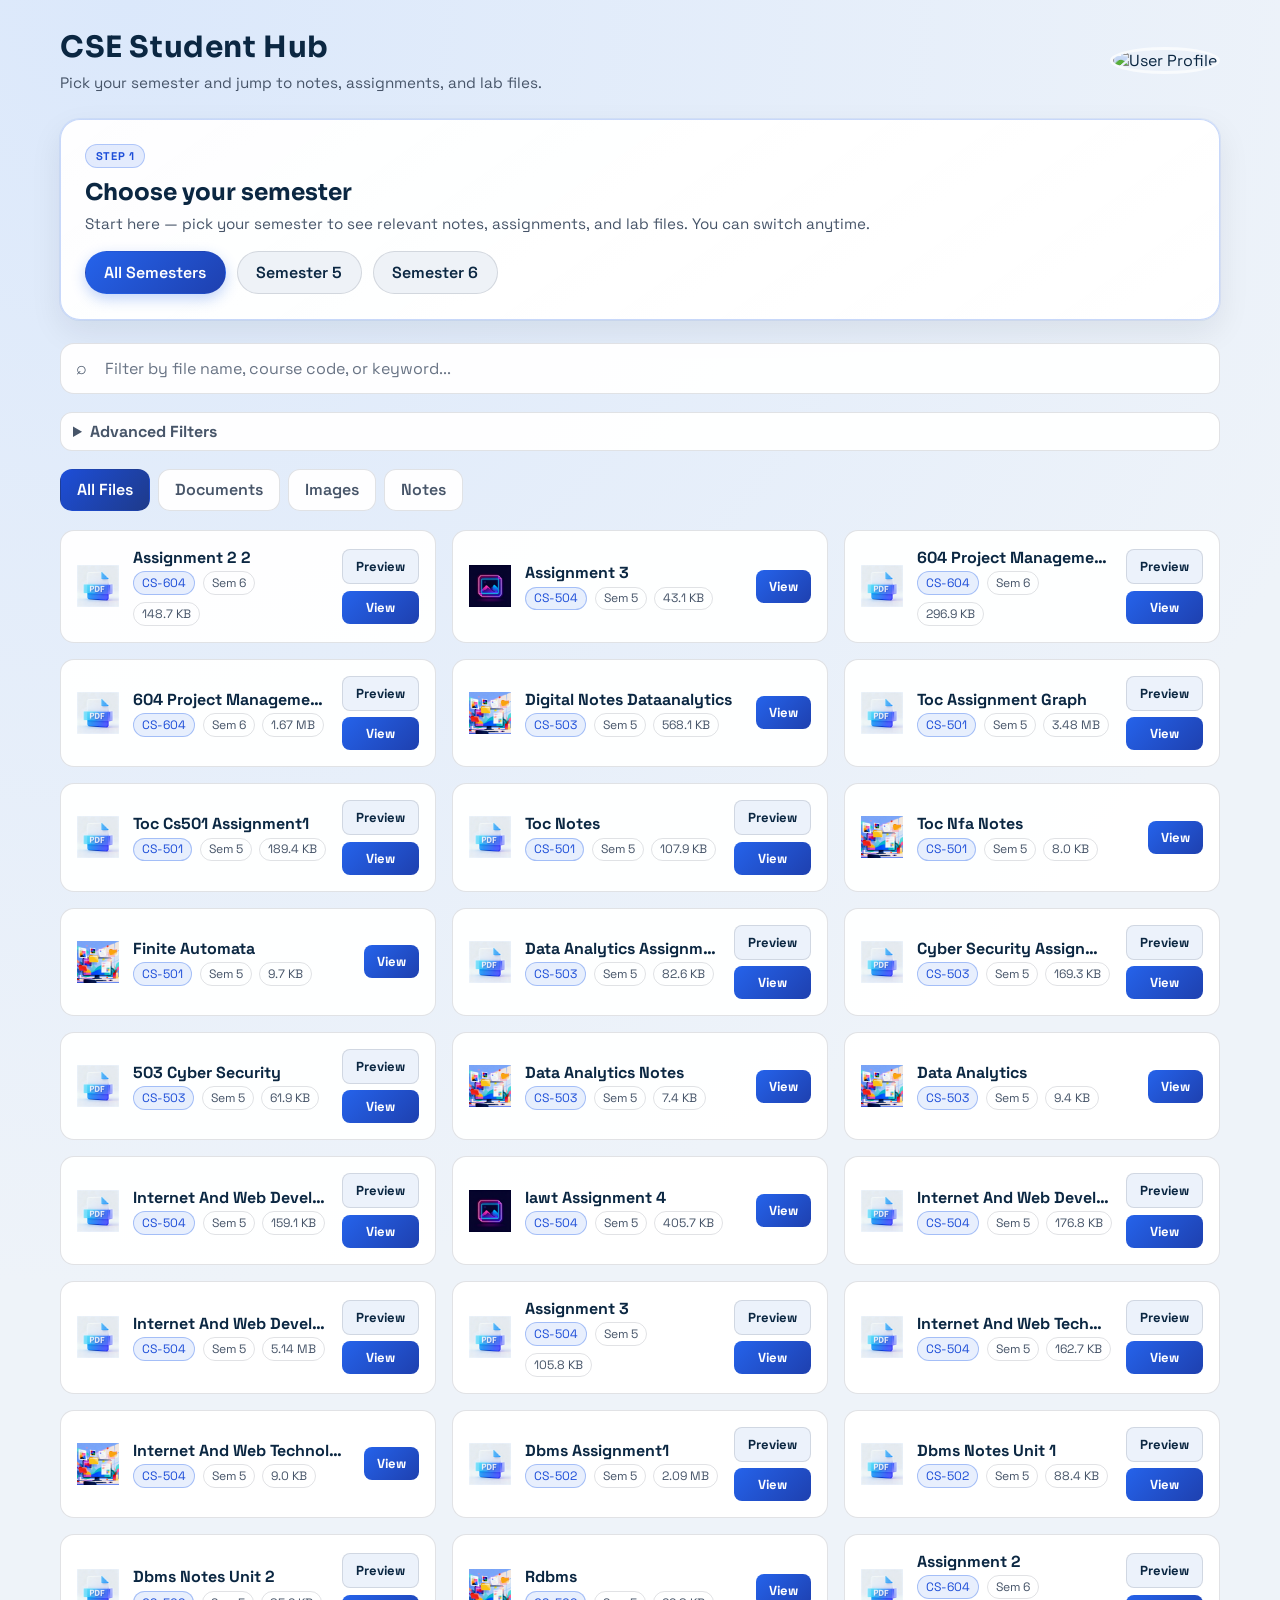
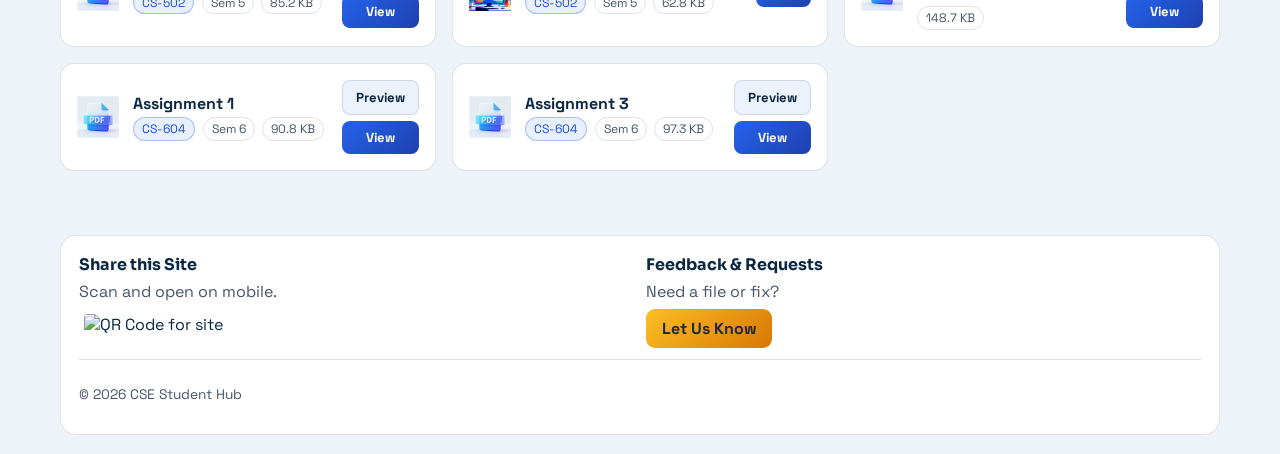
==== commit 198df42c: "Auto-update index.html" ====
--- a/index.html
+++ b/index.html
@@ -63,7 +63,343 @@
         </section>
 
         <div id="AllFiles" class="tab-content" style="display: block;"><div class="file-grid">
-    <div class="file-card file-row" data-keywords="Assignment 3 CS-604 semester 6" data-course="CS-604" data-semester="6" data-type="pdf" data-date="2026-04-01T18:57:07.004818">
+    <div class="file-card file-row" data-keywords="Assignment 2 2 CS-604 semester 6" data-course="CS-604" data-semester="6" data-type="pdf" data-date="2026-04-01T19:16:17.457096">
+        <div class="file-icon"><img src="pdf.png" alt=".pdf icon"></div>
+        <div class="file-details">
+            <div class="file-title">Assignment 2 2</div>
+            <div class="file-meta"><span>CS-604</span><span>Sem 6</span><span>148.7 KB</span></div>
+            
+        </div>
+        <div class="file-actions">
+            <button class="preview-button" data-pdf-url="content/sem6/cs-604/assignments/sem6_cs-604_assignment_cs-604-assignment-2-2.pdf">Preview</button>
+            <a href="content/sem6/cs-604/assignments/sem6_cs-604_assignment_cs-604-assignment-2-2.pdf" target="_blank" class="download-button" aria-label="Open Assignment 2 2">View</a>
+        </div>
+    </div>
+    <div class="file-card file-row" data-keywords="Assignment 3 CS-504 semester 5" data-course="CS-504" data-semester="5" data-type="png" data-date="2026-04-01T19:16:06">
+        <div class="file-icon"><img src="image.png" alt=".png icon"></div>
+        <div class="file-details">
+            <div class="file-title">Assignment 3</div>
+            <div class="file-meta"><span>CS-504</span><span>Sem 5</span><span>43.1 KB</span></div>
+            
+        </div>
+        <div class="file-actions">
+            
+            <a href="content/general/general/assignments/general_general_assignment_cs-504-assignment-3.png" target="_blank" class="download-button" aria-label="Open Assignment 3">View</a>
+        </div>
+    </div>
+    <div class="file-card file-row" data-keywords="604 Project Management Unit 1 CS-604 semester 6" data-course="CS-604" data-semester="6" data-type="pdf" data-date="2026-04-01T19:16:06">
+        <div class="file-icon"><img src="pdf.png" alt=".pdf icon"></div>
+        <div class="file-details">
+            <div class="file-title">604 Project Management Unit 1</div>
+            <div class="file-meta"><span>CS-604</span><span>Sem 6</span><span>296.9 KB</span></div>
+            
+        </div>
+        <div class="file-actions">
+            <button class="preview-button" data-pdf-url="content/general/general/documents/general_general_project_604-project-management-unit-1.pdf">Preview</button>
+            <a href="content/general/general/documents/general_general_project_604-project-management-unit-1.pdf" target="_blank" class="download-button" aria-label="Open 604 Project Management Unit 1">View</a>
+        </div>
+    </div>
+    <div class="file-card file-row" data-keywords="604 Project Management Notes CS-604 semester 6" data-course="CS-604" data-semester="6" data-type="pdf" data-date="2026-04-01T19:16:06">
+        <div class="file-icon"><img src="pdf.png" alt=".pdf icon"></div>
+        <div class="file-details">
+            <div class="file-title">604 Project Management Notes</div>
+            <div class="file-meta"><span>CS-604</span><span>Sem 6</span><span>1.67 MB</span></div>
+            
+        </div>
+        <div class="file-actions">
+            <button class="preview-button" data-pdf-url="content/general/general/notes/general_general_notes_604-project-management-notes.pdf">Preview</button>
+            <a href="content/general/general/notes/general_general_notes_604-project-management-notes.pdf" target="_blank" class="download-button" aria-label="Open 604 Project Management Notes">View</a>
+        </div>
+    </div>
+    <div class="file-card file-row" data-keywords="Digital Notes Dataanalytics CS-503 semester 5" data-course="CS-503" data-semester="5" data-type="epub" data-date="2026-04-01T19:16:06">
+        <div class="file-icon"><img src="notes.png" alt=".epub icon"></div>
+        <div class="file-details">
+            <div class="file-title">Digital Notes Dataanalytics</div>
+            <div class="file-meta"><span>CS-503</span><span>Sem 5</span><span>568.1 KB</span></div>
+            
+        </div>
+        <div class="file-actions">
+            
+            <a href="content/general/general/notes/general_general_notes_digital-notes-dataanalytics.epub" target="_blank" class="download-button" aria-label="Open Digital Notes Dataanalytics">View</a>
+        </div>
+    </div>
+    <div class="file-card file-row" data-keywords="Toc Assignment Graph CS-501 semester 5" data-course="CS-501" data-semester="5" data-type="pdf" data-date="2026-04-01T19:16:06">
+        <div class="file-icon"><img src="pdf.png" alt=".pdf icon"></div>
+        <div class="file-details">
+            <div class="file-title">Toc Assignment Graph</div>
+            <div class="file-meta"><span>CS-501</span><span>Sem 5</span><span>3.48 MB</span></div>
+            
+        </div>
+        <div class="file-actions">
+            <button class="preview-button" data-pdf-url="content/sem5/cs-501/assignments/sem5_cs-501_assignment_toc-assignment-graph.pdf">Preview</button>
+            <a href="content/sem5/cs-501/assignments/sem5_cs-501_assignment_toc-assignment-graph.pdf" target="_blank" class="download-button" aria-label="Open Toc Assignment Graph">View</a>
+        </div>
+    </div>
+    <div class="file-card file-row" data-keywords="Toc Cs501 Assignment1 CS-501 semester 5" data-course="CS-501" data-semester="5" data-type="pdf" data-date="2026-04-01T19:16:06">
+        <div class="file-icon"><img src="pdf.png" alt=".pdf icon"></div>
+        <div class="file-details">
+            <div class="file-title">Toc Cs501 Assignment1</div>
+            <div class="file-meta"><span>CS-501</span><span>Sem 5</span><span>189.4 KB</span></div>
+            
+        </div>
+        <div class="file-actions">
+            <button class="preview-button" data-pdf-url="content/sem5/cs-501/assignments/sem5_cs-501_assignment_toc-cs501-assignment1.pdf">Preview</button>
+            <a href="content/sem5/cs-501/assignments/sem5_cs-501_assignment_toc-cs501-assignment1.pdf" target="_blank" class="download-button" aria-label="Open Toc Cs501 Assignment1">View</a>
+        </div>
+    </div>
+    <div class="file-card file-row" data-keywords="Toc Notes CS-501 semester 5" data-course="CS-501" data-semester="5" data-type="pdf" data-date="2026-04-01T19:16:06">
+        <div class="file-icon"><img src="pdf.png" alt=".pdf icon"></div>
+        <div class="file-details">
+            <div class="file-title">Toc Notes</div>
+            <div class="file-meta"><span>CS-501</span><span>Sem 5</span><span>107.9 KB</span></div>
+            
+        </div>
+        <div class="file-actions">
+            <button class="preview-button" data-pdf-url="content/sem5/cs-501/notes/sem5_cs-501_notes_toc-notes.pdf">Preview</button>
+            <a href="content/sem5/cs-501/notes/sem5_cs-501_notes_toc-notes.pdf" target="_blank" class="download-button" aria-label="Open Toc Notes">View</a>
+        </div>
+    </div>
+    <div class="file-card file-row" data-keywords="Toc Nfa Notes CS-501 semester 5" data-course="CS-501" data-semester="5" data-type="epub" data-date="2026-04-01T19:16:06">
+        <div class="file-icon"><img src="notes.png" alt=".epub icon"></div>
+        <div class="file-details">
+            <div class="file-title">Toc Nfa Notes</div>
+            <div class="file-meta"><span>CS-501</span><span>Sem 5</span><span>8.0 KB</span></div>
+            
+        </div>
+        <div class="file-actions">
+            
+            <a href="content/sem5/cs-501/notes/sem5_cs-501_notes_toc-nfa-notes.epub" target="_blank" class="download-button" aria-label="Open Toc Nfa Notes">View</a>
+        </div>
+    </div>
+    <div class="file-card file-row" data-keywords="Finite Automata CS-501 semester 5" data-course="CS-501" data-semester="5" data-type="epub" data-date="2026-04-01T19:16:06">
+        <div class="file-icon"><img src="notes.png" alt=".epub icon"></div>
+        <div class="file-details">
+            <div class="file-title">Finite Automata</div>
+            <div class="file-meta"><span>CS-501</span><span>Sem 5</span><span>9.7 KB</span></div>
+            
+        </div>
+        <div class="file-actions">
+            
+            <a href="content/sem5/cs-501/notes/sem5_cs-501_resource_finite-automata.epub" target="_blank" class="download-button" aria-label="Open Finite Automata">View</a>
+        </div>
+    </div>
+    <div class="file-card file-row" data-keywords="Data Analytics Assignment1 CS-503 semester 5" data-course="CS-503" data-semester="5" data-type="pdf" data-date="2026-04-01T19:16:06">
+        <div class="file-icon"><img src="pdf.png" alt=".pdf icon"></div>
+        <div class="file-details">
+            <div class="file-title">Data Analytics Assignment1</div>
+            <div class="file-meta"><span>CS-503</span><span>Sem 5</span><span>82.6 KB</span></div>
+            
+        </div>
+        <div class="file-actions">
+            <button class="preview-button" data-pdf-url="content/sem5/cs-503/assignments/sem5_cs-503_assignment_data-analytics-assignment1.pdf">Preview</button>
+            <a href="content/sem5/cs-503/assignments/sem5_cs-503_assignment_data-analytics-assignment1.pdf" target="_blank" class="download-button" aria-label="Open Data Analytics Assignment1">View</a>
+        </div>
+    </div>
+    <div class="file-card file-row" data-keywords="Cyber Security Assignment 2 CS-503 semester 5" data-course="CS-503" data-semester="5" data-type="pdf" data-date="2026-04-01T19:16:06">
+        <div class="file-icon"><img src="pdf.png" alt=".pdf icon"></div>
+        <div class="file-details">
+            <div class="file-title">Cyber Security Assignment 2</div>
+            <div class="file-meta"><span>CS-503</span><span>Sem 5</span><span>169.3 KB</span></div>
+            
+        </div>
+        <div class="file-actions">
+            <button class="preview-button" data-pdf-url="content/sem5/cs-503/assignments/sem5_cs-503_assignment_cs-503-cyber-security-assignment-2.pdf">Preview</button>
+            <a href="content/sem5/cs-503/assignments/sem5_cs-503_assignment_cs-503-cyber-security-assignment-2.pdf" target="_blank" class="download-button" aria-label="Open Cyber Security Assignment 2">View</a>
+        </div>
+    </div>
+    <div class="file-card file-row" data-keywords="503 Cyber Security CS-503 semester 5" data-course="CS-503" data-semester="5" data-type="pdf" data-date="2026-04-01T19:16:06">
+        <div class="file-icon"><img src="pdf.png" alt=".pdf icon"></div>
+        <div class="file-details">
+            <div class="file-title">503 Cyber Security</div>
+            <div class="file-meta"><span>CS-503</span><span>Sem 5</span><span>61.9 KB</span></div>
+            
+        </div>
+        <div class="file-actions">
+            <button class="preview-button" data-pdf-url="content/sem5/cs-503/documents/sem5_cs-503_resource_503-cyber-security.pdf">Preview</button>
+            <a href="content/sem5/cs-503/documents/sem5_cs-503_resource_503-cyber-security.pdf" target="_blank" class="download-button" aria-label="Open 503 Cyber Security">View</a>
+        </div>
+    </div>
+    <div class="file-card file-row" data-keywords="Data Analytics Notes CS-503 semester 5" data-course="CS-503" data-semester="5" data-type="epub" data-date="2026-04-01T19:16:06">
+        <div class="file-icon"><img src="notes.png" alt=".epub icon"></div>
+        <div class="file-details">
+            <div class="file-title">Data Analytics Notes</div>
+            <div class="file-meta"><span>CS-503</span><span>Sem 5</span><span>7.4 KB</span></div>
+            
+        </div>
+        <div class="file-actions">
+            
+            <a href="content/sem5/cs-503/notes/sem5_cs-503_notes_data-analytics-notes.epub" target="_blank" class="download-button" aria-label="Open Data Analytics Notes">View</a>
+        </div>
+    </div>
+    <div class="file-card file-row" data-keywords="Data Analytics CS-503 semester 5" data-course="CS-503" data-semester="5" data-type="epub" data-date="2026-04-01T19:16:06">
+        <div class="file-icon"><img src="notes.png" alt=".epub icon"></div>
+        <div class="file-details">
+            <div class="file-title">Data Analytics</div>
+            <div class="file-meta"><span>CS-503</span><span>Sem 5</span><span>9.4 KB</span></div>
+            
+        </div>
+        <div class="file-actions">
+            
+            <a href="content/sem5/cs-503/notes/sem5_cs-503_resource_data-analytics.epub" target="_blank" class="download-button" aria-label="Open Data Analytics">View</a>
+        </div>
+    </div>
+    <div class="file-card file-row" data-keywords="Internet And Web Development Assignment 4 CS-504 semester 5" data-course="CS-504" data-semester="5" data-type="pdf" data-date="2026-04-01T19:16:06">
+        <div class="file-icon"><img src="pdf.png" alt=".pdf icon"></div>
+        <div class="file-details">
+            <div class="file-title">Internet And Web Development Assignment 4</div>
+            <div class="file-meta"><span>CS-504</span><span>Sem 5</span><span>159.1 KB</span></div>
+            
+        </div>
+        <div class="file-actions">
+            <button class="preview-button" data-pdf-url="content/sem5/cs-504/assignments/sem5_cs-504_assignment_internet-and-web-development-assignment-4.pdf">Preview</button>
+            <a href="content/sem5/cs-504/assignments/sem5_cs-504_assignment_internet-and-web-development-assignment-4.pdf" target="_blank" class="download-button" aria-label="Open Internet And Web Development Assignment 4">View</a>
+        </div>
+    </div>
+    <div class="file-card file-row" data-keywords="Iawt Assignment 4 CS-504 semester 5" data-course="CS-504" data-semester="5" data-type="png" data-date="2026-04-01T19:16:06">
+        <div class="file-icon"><img src="image.png" alt=".png icon"></div>
+        <div class="file-details">
+            <div class="file-title">Iawt Assignment 4</div>
+            <div class="file-meta"><span>CS-504</span><span>Sem 5</span><span>405.7 KB</span></div>
+            
+        </div>
+        <div class="file-actions">
+            
+            <a href="content/sem5/cs-504/assignments/sem5_cs-504_assignment_iawt-assignment-4.png" target="_blank" class="download-button" aria-label="Open Iawt Assignment 4">View</a>
+        </div>
+    </div>
+    <div class="file-card file-row" data-keywords="Internet And Web Development Assignment 2 CS-504 semester 5" data-course="CS-504" data-semester="5" data-type="pdf" data-date="2026-04-01T19:16:06">
+        <div class="file-icon"><img src="pdf.png" alt=".pdf icon"></div>
+        <div class="file-details">
+            <div class="file-title">Internet And Web Development Assignment 2</div>
+            <div class="file-meta"><span>CS-504</span><span>Sem 5</span><span>176.8 KB</span></div>
+            
+        </div>
+        <div class="file-actions">
+            <button class="preview-button" data-pdf-url="content/sem5/cs-504/assignments/sem5_cs-504_assignment_internet-and-web-development-assignment-2.pdf">Preview</button>
+            <a href="content/sem5/cs-504/assignments/sem5_cs-504_assignment_internet-and-web-development-assignment-2.pdf" target="_blank" class="download-button" aria-label="Open Internet And Web Development Assignment 2">View</a>
+        </div>
+    </div>
+    <div class="file-card file-row" data-keywords="Internet And Web Development Assignment CS-504 semester 5" data-course="CS-504" data-semester="5" data-type="pdf" data-date="2026-04-01T19:16:06">
+        <div class="file-icon"><img src="pdf.png" alt=".pdf icon"></div>
+        <div class="file-details">
+            <div class="file-title">Internet And Web Development Assignment</div>
+            <div class="file-meta"><span>CS-504</span><span>Sem 5</span><span>5.14 MB</span></div>
+            
+        </div>
+        <div class="file-actions">
+            <button class="preview-button" data-pdf-url="content/sem5/cs-504/assignments/sem5_cs-504_assignment_internet-and-web-development-assignment.pdf">Preview</button>
+            <a href="content/sem5/cs-504/assignments/sem5_cs-504_assignment_internet-and-web-development-assignment.pdf" target="_blank" class="download-button" aria-label="Open Internet And Web Development Assignment">View</a>
+        </div>
+    </div>
+    <div class="file-card file-row" data-keywords="Assignment 3 CS-504 semester 5" data-course="CS-504" data-semester="5" data-type="pdf" data-date="2026-04-01T19:16:06">
+        <div class="file-icon"><img src="pdf.png" alt=".pdf icon"></div>
+        <div class="file-details">
+            <div class="file-title">Assignment 3</div>
+            <div class="file-meta"><span>CS-504</span><span>Sem 5</span><span>105.8 KB</span></div>
+            
+        </div>
+        <div class="file-actions">
+            <button class="preview-button" data-pdf-url="content/sem5/cs-504/assignments/sem5_cs-504_assignment_cs504-assignment-3.pdf">Preview</button>
+            <a href="content/sem5/cs-504/assignments/sem5_cs-504_assignment_cs504-assignment-3.pdf" target="_blank" class="download-button" aria-label="Open Assignment 3">View</a>
+        </div>
+    </div>
+    <div class="file-card file-row" data-keywords="Internet And Web Technology Notes CS-504 semester 5" data-course="CS-504" data-semester="5" data-type="pdf" data-date="2026-04-01T19:16:06">
+        <div class="file-icon"><img src="pdf.png" alt=".pdf icon"></div>
+        <div class="file-details">
+            <div class="file-title">Internet And Web Technology Notes</div>
+            <div class="file-meta"><span>CS-504</span><span>Sem 5</span><span>162.7 KB</span></div>
+            
+        </div>
+        <div class="file-actions">
+            <button class="preview-button" data-pdf-url="content/sem5/cs-504/notes/sem5_cs-504_notes_internet-and-web-technology-notes.pdf">Preview</button>
+            <a href="content/sem5/cs-504/notes/sem5_cs-504_notes_internet-and-web-technology-notes.pdf" target="_blank" class="download-button" aria-label="Open Internet And Web Technology Notes">View</a>
+        </div>
+    </div>
+    <div class="file-card file-row" data-keywords="Internet And Web Technology CS-504 semester 5" data-course="CS-504" data-semester="5" data-type="epub" data-date="2026-04-01T19:16:06">
+        <div class="file-icon"><img src="notes.png" alt=".epub icon"></div>
+        <div class="file-details">
+            <div class="file-title">Internet And Web Technology</div>
+            <div class="file-meta"><span>CS-504</span><span>Sem 5</span><span>9.0 KB</span></div>
+            
+        </div>
+        <div class="file-actions">
+            
+            <a href="content/sem5/cs-504/notes/sem5_cs-504_resource_internet-and-web-technology.epub" target="_blank" class="download-button" aria-label="Open Internet And Web Technology">View</a>
+        </div>
+    </div>
+    <div class="file-card file-row" data-keywords="Dbms Assignment1 CS-502 semester 5" data-course="CS-502" data-semester="5" data-type="pdf" data-date="2026-04-01T19:16:06">
+        <div class="file-icon"><img src="pdf.png" alt=".pdf icon"></div>
+        <div class="file-details">
+            <div class="file-title">Dbms Assignment1</div>
+            <div class="file-meta"><span>CS-502</span><span>Sem 5</span><span>2.09 MB</span></div>
+            
+        </div>
+        <div class="file-actions">
+            <button class="preview-button" data-pdf-url="content/sem5/cs-502/assignments/sem5_cs-502_assignment_dbms-assignment1.pdf">Preview</button>
+            <a href="content/sem5/cs-502/assignments/sem5_cs-502_assignment_dbms-assignment1.pdf" target="_blank" class="download-button" aria-label="Open Dbms Assignment1">View</a>
+        </div>
+    </div>
+    <div class="file-card file-row" data-keywords="Dbms Notes Unit 1 CS-502 semester 5" data-course="CS-502" data-semester="5" data-type="pdf" data-date="2026-04-01T19:16:06">
+        <div class="file-icon"><img src="pdf.png" alt=".pdf icon"></div>
+        <div class="file-details">
+            <div class="file-title">Dbms Notes Unit 1</div>
+            <div class="file-meta"><span>CS-502</span><span>Sem 5</span><span>88.4 KB</span></div>
+            
+        </div>
+        <div class="file-actions">
+            <button class="preview-button" data-pdf-url="content/sem5/cs-502/notes/sem5_cs-502_notes_dbms-notes-unit-1.pdf">Preview</button>
+            <a href="content/sem5/cs-502/notes/sem5_cs-502_notes_dbms-notes-unit-1.pdf" target="_blank" class="download-button" aria-label="Open Dbms Notes Unit 1">View</a>
+        </div>
+    </div>
+    <div class="file-card file-row" data-keywords="Dbms Notes Unit 2 CS-502 semester 5" data-course="CS-502" data-semester="5" data-type="pdf" data-date="2026-04-01T19:16:06">
+        <div class="file-icon"><img src="pdf.png" alt=".pdf icon"></div>
+        <div class="file-details">
+            <div class="file-title">Dbms Notes Unit 2</div>
+            <div class="file-meta"><span>CS-502</span><span>Sem 5</span><span>85.2 KB</span></div>
+            
+        </div>
+        <div class="file-actions">
+            <button class="preview-button" data-pdf-url="content/sem5/cs-502/notes/sem5_cs-502_notes_dbms-notes-unit-2.pdf">Preview</button>
+            <a href="content/sem5/cs-502/notes/sem5_cs-502_notes_dbms-notes-unit-2.pdf" target="_blank" class="download-button" aria-label="Open Dbms Notes Unit 2">View</a>
+        </div>
+    </div>
+    <div class="file-card file-row" data-keywords="Rdbms CS-502 semester 5" data-course="CS-502" data-semester="5" data-type="epub" data-date="2026-04-01T19:16:06">
+        <div class="file-icon"><img src="notes.png" alt=".epub icon"></div>
+        <div class="file-details">
+            <div class="file-title">Rdbms</div>
+            <div class="file-meta"><span>CS-502</span><span>Sem 5</span><span>62.8 KB</span></div>
+            
+        </div>
+        <div class="file-actions">
+            
+            <a href="content/sem5/cs-502/notes/sem5_cs-502_resource_rdbms.epub" target="_blank" class="download-button" aria-label="Open Rdbms">View</a>
+        </div>
+    </div>
+    <div class="file-card file-row" data-keywords="Assignment 2 CS-604 semester 6" data-course="CS-604" data-semester="6" data-type="pdf" data-date="2026-04-01T19:16:06">
+        <div class="file-icon"><img src="pdf.png" alt=".pdf icon"></div>
+        <div class="file-details">
+            <div class="file-title">Assignment 2</div>
+            <div class="file-meta"><span>CS-604</span><span>Sem 6</span><span>148.7 KB</span></div>
+            
+        </div>
+        <div class="file-actions">
+            <button class="preview-button" data-pdf-url="content/sem6/cs-604/assignments/sem6_cs-604_assignment_cs-604-assignment-2.pdf">Preview</button>
+            <a href="content/sem6/cs-604/assignments/sem6_cs-604_assignment_cs-604-assignment-2.pdf" target="_blank" class="download-button" aria-label="Open Assignment 2">View</a>
+        </div>
+    </div>
+    <div class="file-card file-row" data-keywords="Assignment 1 CS-604 semester 6" data-course="CS-604" data-semester="6" data-type="pdf" data-date="2026-04-01T19:16:06">
+        <div class="file-icon"><img src="pdf.png" alt=".pdf icon"></div>
+        <div class="file-details">
+            <div class="file-title">Assignment 1</div>
+            <div class="file-meta"><span>CS-604</span><span>Sem 6</span><span>90.8 KB</span></div>
+            
+        </div>
+        <div class="file-actions">
+            <button class="preview-button" data-pdf-url="content/sem6/cs-604/assignments/sem6_cs-604_assignment_cs-604-assignment-1.pdf">Preview</button>
+            <a href="content/sem6/cs-604/assignments/sem6_cs-604_assignment_cs-604-assignment-1.pdf" target="_blank" class="download-button" aria-label="Open Assignment 1">View</a>
+        </div>
+    </div>
+    <div class="file-card file-row" data-keywords="Assignment 3 CS-604 semester 6" data-course="CS-604" data-semester="6" data-type="pdf" data-date="2026-04-01T19:16:06">
         <div class="file-icon"><img src="pdf.png" alt=".pdf icon"></div>
         <div class="file-details">
             <div class="file-title">Assignment 3</div>
@@ -74,8 +410,212 @@
             <button class="preview-button" data-pdf-url="content/sem6/cs-604/assignments/sem6_cs-604_assignment_cs-604-assignment-3.pdf">Preview</button>
             <a href="content/sem6/cs-604/assignments/sem6_cs-604_assignment_cs-604-assignment-3.pdf" target="_blank" class="download-button" aria-label="Open Assignment 3">View</a>
         </div>
-    </div>
-    <div class="file-card file-row" data-keywords="Assignment 2 CS-604 semester 6" data-course="CS-604" data-semester="6" data-type="pdf" data-date="2026-04-01T18:57:07.003818">
+    </div></div></div><div id="Documents" class="tab-content" style="display: none;"><div class="file-grid">
+    <div class="file-card file-row" data-keywords="Assignment 2 2 CS-604 semester 6" data-course="CS-604" data-semester="6" data-type="pdf" data-date="2026-04-01T19:16:17.457096">
+        <div class="file-icon"><img src="pdf.png" alt=".pdf icon"></div>
+        <div class="file-details">
+            <div class="file-title">Assignment 2 2</div>
+            <div class="file-meta"><span>CS-604</span><span>Sem 6</span><span>148.7 KB</span></div>
+            
+        </div>
+        <div class="file-actions">
+            <button class="preview-button" data-pdf-url="content/sem6/cs-604/assignments/sem6_cs-604_assignment_cs-604-assignment-2-2.pdf">Preview</button>
+            <a href="content/sem6/cs-604/assignments/sem6_cs-604_assignment_cs-604-assignment-2-2.pdf" target="_blank" class="download-button" aria-label="Open Assignment 2 2">View</a>
+        </div>
+    </div>
+    <div class="file-card file-row" data-keywords="604 Project Management Unit 1 CS-604 semester 6" data-course="CS-604" data-semester="6" data-type="pdf" data-date="2026-04-01T19:16:06">
+        <div class="file-icon"><img src="pdf.png" alt=".pdf icon"></div>
+        <div class="file-details">
+            <div class="file-title">604 Project Management Unit 1</div>
+            <div class="file-meta"><span>CS-604</span><span>Sem 6</span><span>296.9 KB</span></div>
+            
+        </div>
+        <div class="file-actions">
+            <button class="preview-button" data-pdf-url="content/general/general/documents/general_general_project_604-project-management-unit-1.pdf">Preview</button>
+            <a href="content/general/general/documents/general_general_project_604-project-management-unit-1.pdf" target="_blank" class="download-button" aria-label="Open 604 Project Management Unit 1">View</a>
+        </div>
+    </div>
+    <div class="file-card file-row" data-keywords="604 Project Management Notes CS-604 semester 6" data-course="CS-604" data-semester="6" data-type="pdf" data-date="2026-04-01T19:16:06">
+        <div class="file-icon"><img src="pdf.png" alt=".pdf icon"></div>
+        <div class="file-details">
+            <div class="file-title">604 Project Management Notes</div>
+            <div class="file-meta"><span>CS-604</span><span>Sem 6</span><span>1.67 MB</span></div>
+            
+        </div>
+        <div class="file-actions">
+            <button class="preview-button" data-pdf-url="content/general/general/notes/general_general_notes_604-project-management-notes.pdf">Preview</button>
+            <a href="content/general/general/notes/general_general_notes_604-project-management-notes.pdf" target="_blank" class="download-button" aria-label="Open 604 Project Management Notes">View</a>
+        </div>
+    </div>
+    <div class="file-card file-row" data-keywords="Toc Assignment Graph CS-501 semester 5" data-course="CS-501" data-semester="5" data-type="pdf" data-date="2026-04-01T19:16:06">
+        <div class="file-icon"><img src="pdf.png" alt=".pdf icon"></div>
+        <div class="file-details">
+            <div class="file-title">Toc Assignment Graph</div>
+            <div class="file-meta"><span>CS-501</span><span>Sem 5</span><span>3.48 MB</span></div>
+            
+        </div>
+        <div class="file-actions">
+            <button class="preview-button" data-pdf-url="content/sem5/cs-501/assignments/sem5_cs-501_assignment_toc-assignment-graph.pdf">Preview</button>
+            <a href="content/sem5/cs-501/assignments/sem5_cs-501_assignment_toc-assignment-graph.pdf" target="_blank" class="download-button" aria-label="Open Toc Assignment Graph">View</a>
+        </div>
+    </div>
+    <div class="file-card file-row" data-keywords="Toc Cs501 Assignment1 CS-501 semester 5" data-course="CS-501" data-semester="5" data-type="pdf" data-date="2026-04-01T19:16:06">
+        <div class="file-icon"><img src="pdf.png" alt=".pdf icon"></div>
+        <div class="file-details">
+            <div class="file-title">Toc Cs501 Assignment1</div>
+            <div class="file-meta"><span>CS-501</span><span>Sem 5</span><span>189.4 KB</span></div>
+            
+        </div>
+        <div class="file-actions">
+            <button class="preview-button" data-pdf-url="content/sem5/cs-501/assignments/sem5_cs-501_assignment_toc-cs501-assignment1.pdf">Preview</button>
+            <a href="content/sem5/cs-501/assignments/sem5_cs-501_assignment_toc-cs501-assignment1.pdf" target="_blank" class="download-button" aria-label="Open Toc Cs501 Assignment1">View</a>
+        </div>
+    </div>
+    <div class="file-card file-row" data-keywords="Toc Notes CS-501 semester 5" data-course="CS-501" data-semester="5" data-type="pdf" data-date="2026-04-01T19:16:06">
+        <div class="file-icon"><img src="pdf.png" alt=".pdf icon"></div>
+        <div class="file-details">
+            <div class="file-title">Toc Notes</div>
+            <div class="file-meta"><span>CS-501</span><span>Sem 5</span><span>107.9 KB</span></div>
+            
+        </div>
+        <div class="file-actions">
+            <button class="preview-button" data-pdf-url="content/sem5/cs-501/notes/sem5_cs-501_notes_toc-notes.pdf">Preview</button>
+            <a href="content/sem5/cs-501/notes/sem5_cs-501_notes_toc-notes.pdf" target="_blank" class="download-button" aria-label="Open Toc Notes">View</a>
+        </div>
+    </div>
+    <div class="file-card file-row" data-keywords="Data Analytics Assignment1 CS-503 semester 5" data-course="CS-503" data-semester="5" data-type="pdf" data-date="2026-04-01T19:16:06">
+        <div class="file-icon"><img src="pdf.png" alt=".pdf icon"></div>
+        <div class="file-details">
+            <div class="file-title">Data Analytics Assignment1</div>
+            <div class="file-meta"><span>CS-503</span><span>Sem 5</span><span>82.6 KB</span></div>
+            
+        </div>
+        <div class="file-actions">
+            <button class="preview-button" data-pdf-url="content/sem5/cs-503/assignments/sem5_cs-503_assignment_data-analytics-assignment1.pdf">Preview</button>
+            <a href="content/sem5/cs-503/assignments/sem5_cs-503_assignment_data-analytics-assignment1.pdf" target="_blank" class="download-button" aria-label="Open Data Analytics Assignment1">View</a>
+        </div>
+    </div>
+    <div class="file-card file-row" data-keywords="Cyber Security Assignment 2 CS-503 semester 5" data-course="CS-503" data-semester="5" data-type="pdf" data-date="2026-04-01T19:16:06">
+        <div class="file-icon"><img src="pdf.png" alt=".pdf icon"></div>
+        <div class="file-details">
+            <div class="file-title">Cyber Security Assignment 2</div>
+            <div class="file-meta"><span>CS-503</span><span>Sem 5</span><span>169.3 KB</span></div>
+            
+        </div>
+        <div class="file-actions">
+            <button class="preview-button" data-pdf-url="content/sem5/cs-503/assignments/sem5_cs-503_assignment_cs-503-cyber-security-assignment-2.pdf">Preview</button>
+            <a href="content/sem5/cs-503/assignments/sem5_cs-503_assignment_cs-503-cyber-security-assignment-2.pdf" target="_blank" class="download-button" aria-label="Open Cyber Security Assignment 2">View</a>
+        </div>
+    </div>
+    <div class="file-card file-row" data-keywords="503 Cyber Security CS-503 semester 5" data-course="CS-503" data-semester="5" data-type="pdf" data-date="2026-04-01T19:16:06">
+        <div class="file-icon"><img src="pdf.png" alt=".pdf icon"></div>
+        <div class="file-details">
+            <div class="file-title">503 Cyber Security</div>
+            <div class="file-meta"><span>CS-503</span><span>Sem 5</span><span>61.9 KB</span></div>
+            
+        </div>
+        <div class="file-actions">
+            <button class="preview-button" data-pdf-url="content/sem5/cs-503/documents/sem5_cs-503_resource_503-cyber-security.pdf">Preview</button>
+            <a href="content/sem5/cs-503/documents/sem5_cs-503_resource_503-cyber-security.pdf" target="_blank" class="download-button" aria-label="Open 503 Cyber Security">View</a>
+        </div>
+    </div>
+    <div class="file-card file-row" data-keywords="Internet And Web Development Assignment 4 CS-504 semester 5" data-course="CS-504" data-semester="5" data-type="pdf" data-date="2026-04-01T19:16:06">
+        <div class="file-icon"><img src="pdf.png" alt=".pdf icon"></div>
+        <div class="file-details">
+            <div class="file-title">Internet And Web Development Assignment 4</div>
+            <div class="file-meta"><span>CS-504</span><span>Sem 5</span><span>159.1 KB</span></div>
+            
+        </div>
+        <div class="file-actions">
+            <button class="preview-button" data-pdf-url="content/sem5/cs-504/assignments/sem5_cs-504_assignment_internet-and-web-development-assignment-4.pdf">Preview</button>
+            <a href="content/sem5/cs-504/assignments/sem5_cs-504_assignment_internet-and-web-development-assignment-4.pdf" target="_blank" class="download-button" aria-label="Open Internet And Web Development Assignment 4">View</a>
+        </div>
+    </div>
+    <div class="file-card file-row" data-keywords="Internet And Web Development Assignment 2 CS-504 semester 5" data-course="CS-504" data-semester="5" data-type="pdf" data-date="2026-04-01T19:16:06">
+        <div class="file-icon"><img src="pdf.png" alt=".pdf icon"></div>
+        <div class="file-details">
+            <div class="file-title">Internet And Web Development Assignment 2</div>
+            <div class="file-meta"><span>CS-504</span><span>Sem 5</span><span>176.8 KB</span></div>
+            
+        </div>
+        <div class="file-actions">
+            <button class="preview-button" data-pdf-url="content/sem5/cs-504/assignments/sem5_cs-504_assignment_internet-and-web-development-assignment-2.pdf">Preview</button>
+            <a href="content/sem5/cs-504/assignments/sem5_cs-504_assignment_internet-and-web-development-assignment-2.pdf" target="_blank" class="download-button" aria-label="Open Internet And Web Development Assignment 2">View</a>
+        </div>
+    </div>
+    <div class="file-card file-row" data-keywords="Internet And Web Development Assignment CS-504 semester 5" data-course="CS-504" data-semester="5" data-type="pdf" data-date="2026-04-01T19:16:06">
+        <div class="file-icon"><img src="pdf.png" alt=".pdf icon"></div>
+        <div class="file-details">
+            <div class="file-title">Internet And Web Development Assignment</div>
+            <div class="file-meta"><span>CS-504</span><span>Sem 5</span><span>5.14 MB</span></div>
+            
+        </div>
+        <div class="file-actions">
+            <button class="preview-button" data-pdf-url="content/sem5/cs-504/assignments/sem5_cs-504_assignment_internet-and-web-development-assignment.pdf">Preview</button>
+            <a href="content/sem5/cs-504/assignments/sem5_cs-504_assignment_internet-and-web-development-assignment.pdf" target="_blank" class="download-button" aria-label="Open Internet And Web Development Assignment">View</a>
+        </div>
+    </div>
+    <div class="file-card file-row" data-keywords="Assignment 3 CS-504 semester 5" data-course="CS-504" data-semester="5" data-type="pdf" data-date="2026-04-01T19:16:06">
+        <div class="file-icon"><img src="pdf.png" alt=".pdf icon"></div>
+        <div class="file-details">
+            <div class="file-title">Assignment 3</div>
+            <div class="file-meta"><span>CS-504</span><span>Sem 5</span><span>105.8 KB</span></div>
+            
+        </div>
+        <div class="file-actions">
+            <button class="preview-button" data-pdf-url="content/sem5/cs-504/assignments/sem5_cs-504_assignment_cs504-assignment-3.pdf">Preview</button>
+            <a href="content/sem5/cs-504/assignments/sem5_cs-504_assignment_cs504-assignment-3.pdf" target="_blank" class="download-button" aria-label="Open Assignment 3">View</a>
+        </div>
+    </div>
+    <div class="file-card file-row" data-keywords="Internet And Web Technology Notes CS-504 semester 5" data-course="CS-504" data-semester="5" data-type="pdf" data-date="2026-04-01T19:16:06">
+        <div class="file-icon"><img src="pdf.png" alt=".pdf icon"></div>
+        <div class="file-details">
+            <div class="file-title">Internet And Web Technology Notes</div>
+            <div class="file-meta"><span>CS-504</span><span>Sem 5</span><span>162.7 KB</span></div>
+            
+        </div>
+        <div class="file-actions">
+            <button class="preview-button" data-pdf-url="content/sem5/cs-504/notes/sem5_cs-504_notes_internet-and-web-technology-notes.pdf">Preview</button>
+            <a href="content/sem5/cs-504/notes/sem5_cs-504_notes_internet-and-web-technology-notes.pdf" target="_blank" class="download-button" aria-label="Open Internet And Web Technology Notes">View</a>
+        </div>
+    </div>
+    <div class="file-card file-row" data-keywords="Dbms Assignment1 CS-502 semester 5" data-course="CS-502" data-semester="5" data-type="pdf" data-date="2026-04-01T19:16:06">
+        <div class="file-icon"><img src="pdf.png" alt=".pdf icon"></div>
+        <div class="file-details">
+            <div class="file-title">Dbms Assignment1</div>
+            <div class="file-meta"><span>CS-502</span><span>Sem 5</span><span>2.09 MB</span></div>
+            
+        </div>
+        <div class="file-actions">
+            <button class="preview-button" data-pdf-url="content/sem5/cs-502/assignments/sem5_cs-502_assignment_dbms-assignment1.pdf">Preview</button>
+            <a href="content/sem5/cs-502/assignments/sem5_cs-502_assignment_dbms-assignment1.pdf" target="_blank" class="download-button" aria-label="Open Dbms Assignment1">View</a>
+        </div>
+    </div>
+    <div class="file-card file-row" data-keywords="Dbms Notes Unit 1 CS-502 semester 5" data-course="CS-502" data-semester="5" data-type="pdf" data-date="2026-04-01T19:16:06">
+        <div class="file-icon"><img src="pdf.png" alt=".pdf icon"></div>
+        <div class="file-details">
+            <div class="file-title">Dbms Notes Unit 1</div>
+            <div class="file-meta"><span>CS-502</span><span>Sem 5</span><span>88.4 KB</span></div>
+            
+        </div>
+        <div class="file-actions">
+            <button class="preview-button" data-pdf-url="content/sem5/cs-502/notes/sem5_cs-502_notes_dbms-notes-unit-1.pdf">Preview</button>
+            <a href="content/sem5/cs-502/notes/sem5_cs-502_notes_dbms-notes-unit-1.pdf" target="_blank" class="download-button" aria-label="Open Dbms Notes Unit 1">View</a>
+        </div>
+    </div>
+    <div class="file-card file-row" data-keywords="Dbms Notes Unit 2 CS-502 semester 5" data-course="CS-502" data-semester="5" data-type="pdf" data-date="2026-04-01T19:16:06">
+        <div class="file-icon"><img src="pdf.png" alt=".pdf icon"></div>
+        <div class="file-details">
+            <div class="file-title">Dbms Notes Unit 2</div>
+            <div class="file-meta"><span>CS-502</span><span>Sem 5</span><span>85.2 KB</span></div>
+            
+        </div>
+        <div class="file-actions">
+            <button class="preview-button" data-pdf-url="content/sem5/cs-502/notes/sem5_cs-502_notes_dbms-notes-unit-2.pdf">Preview</button>
+            <a href="content/sem5/cs-502/notes/sem5_cs-502_notes_dbms-notes-unit-2.pdf" target="_blank" class="download-button" aria-label="Open Dbms Notes Unit 2">View</a>
+        </div>
+    </div>
+    <div class="file-card file-row" data-keywords="Assignment 2 CS-604 semester 6" data-course="CS-604" data-semester="6" data-type="pdf" data-date="2026-04-01T19:16:06">
         <div class="file-icon"><img src="pdf.png" alt=".pdf icon"></div>
         <div class="file-details">
             <div class="file-title">Assignment 2</div>
@@ -87,7 +627,7 @@
             <a href="content/sem6/cs-604/assignments/sem6_cs-604_assignment_cs-604-assignment-2.pdf" target="_blank" class="download-button" aria-label="Open Assignment 2">View</a>
         </div>
     </div>
-    <div class="file-card file-row" data-keywords="Assignment 1 CS-604 semester 6" data-course="CS-604" data-semester="6" data-type="pdf" data-date="2026-04-01T18:57:07.003280">
+    <div class="file-card file-row" data-keywords="Assignment 1 CS-604 semester 6" data-course="CS-604" data-semester="6" data-type="pdf" data-date="2026-04-01T19:16:06">
         <div class="file-icon"><img src="pdf.png" alt=".pdf icon"></div>
         <div class="file-details">
             <div class="file-title">Assignment 1</div>
@@ -99,7 +639,19 @@
             <a href="content/sem6/cs-604/assignments/sem6_cs-604_assignment_cs-604-assignment-1.pdf" target="_blank" class="download-button" aria-label="Open Assignment 1">View</a>
         </div>
     </div>
-    <div class="file-card file-row" data-keywords="Assignment 3 CS-504 semester 5" data-course="CS-504" data-semester="5" data-type="png" data-date="2026-04-01T18:56:56">
+    <div class="file-card file-row" data-keywords="Assignment 3 CS-604 semester 6" data-course="CS-604" data-semester="6" data-type="pdf" data-date="2026-04-01T19:16:06">
+        <div class="file-icon"><img src="pdf.png" alt=".pdf icon"></div>
+        <div class="file-details">
+            <div class="file-title">Assignment 3</div>
+            <div class="file-meta"><span>CS-604</span><span>Sem 6</span><span>97.3 KB</span></div>
+            
+        </div>
+        <div class="file-actions">
+            <button class="preview-button" data-pdf-url="content/sem6/cs-604/assignments/sem6_cs-604_assignment_cs-604-assignment-3.pdf">Preview</button>
+            <a href="content/sem6/cs-604/assignments/sem6_cs-604_assignment_cs-604-assignment-3.pdf" target="_blank" class="download-button" aria-label="Open Assignment 3">View</a>
+        </div>
+    </div></div></div><div id="Images" class="tab-content" style="display: none;"><div class="file-grid">
+    <div class="file-card file-row" data-keywords="Assignment 3 CS-504 semester 5" data-course="CS-504" data-semester="5" data-type="png" data-date="2026-04-01T19:16:06">
         <div class="file-icon"><img src="image.png" alt=".png icon"></div>
         <div class="file-details">
             <div class="file-title">Assignment 3</div>
@@ -111,31 +663,19 @@
             <a href="content/general/general/assignments/general_general_assignment_cs-504-assignment-3.png" target="_blank" class="download-button" aria-label="Open Assignment 3">View</a>
         </div>
     </div>
-    <div class="file-card file-row" data-keywords="604 Project Management Unit 1 CS-604 semester 6" data-course="CS-604" data-semester="6" data-type="pdf" data-date="2026-04-01T18:56:56">
-        <div class="file-icon"><img src="pdf.png" alt=".pdf icon"></div>
-        <div class="file-details">
-            <div class="file-title">604 Project Management Unit 1</div>
-            <div class="file-meta"><span>CS-604</span><span>Sem 6</span><span>296.9 KB</span></div>
-            
-        </div>
-        <div class="file-actions">
-            <button class="preview-button" data-pdf-url="content/general/general/documents/general_general_project_604-project-management-unit-1.pdf">Preview</button>
-            <a href="content/general/general/documents/general_general_project_604-project-management-unit-1.pdf" target="_blank" class="download-button" aria-label="Open 604 Project Management Unit 1">View</a>
-        </div>
-    </div>
-    <div class="file-card file-row" data-keywords="604 Project Management Notes CS-604 semester 6" data-course="CS-604" data-semester="6" data-type="pdf" data-date="2026-04-01T18:56:56">
-        <div class="file-icon"><img src="pdf.png" alt=".pdf icon"></div>
-        <div class="file-details">
-            <div class="file-title">604 Project Management Notes</div>
-            <div class="file-meta"><span>CS-604</span><span>Sem 6</span><span>1.67 MB</span></div>
-            
-        </div>
-        <div class="file-actions">
-            <button class="preview-button" data-pdf-url="content/general/general/notes/general_general_notes_604-project-management-notes.pdf">Preview</button>
-            <a href="content/general/general/notes/general_general_notes_604-project-management-notes.pdf" target="_blank" class="download-button" aria-label="Open 604 Project Management Notes">View</a>
-        </div>
-    </div>
-    <div class="file-card file-row" data-keywords="Digital Notes Dataanalytics CS-503 semester 5" data-course="CS-503" data-semester="5" data-type="epub" data-date="2026-04-01T18:56:56">
+    <div class="file-card file-row" data-keywords="Iawt Assignment 4 CS-504 semester 5" data-course="CS-504" data-semester="5" data-type="png" data-date="2026-04-01T19:16:06">
+        <div class="file-icon"><img src="image.png" alt=".png icon"></div>
+        <div class="file-details">
+            <div class="file-title">Iawt Assignment 4</div>
+            <div class="file-meta"><span>CS-504</span><span>Sem 5</span><span>405.7 KB</span></div>
+            
+        </div>
+        <div class="file-actions">
+            
+            <a href="content/sem5/cs-504/assignments/sem5_cs-504_assignment_iawt-assignment-4.png" target="_blank" class="download-button" aria-label="Open Iawt Assignment 4">View</a>
+        </div>
+    </div></div></div><div id="Notes" class="tab-content" style="display: none;"><div class="file-grid">
+    <div class="file-card file-row" data-keywords="Digital Notes Dataanalytics CS-503 semester 5" data-course="CS-503" data-semester="5" data-type="epub" data-date="2026-04-01T19:16:06">
         <div class="file-icon"><img src="notes.png" alt=".epub icon"></div>
         <div class="file-details">
             <div class="file-title">Digital Notes Dataanalytics</div>
@@ -147,43 +687,7 @@
             <a href="content/general/general/notes/general_general_notes_digital-notes-dataanalytics.epub" target="_blank" class="download-button" aria-label="Open Digital Notes Dataanalytics">View</a>
         </div>
     </div>
-    <div class="file-card file-row" data-keywords="Toc Assignment Graph CS-501 semester 5" data-course="CS-501" data-semester="5" data-type="pdf" data-date="2026-04-01T18:56:56">
-        <div class="file-icon"><img src="pdf.png" alt=".pdf icon"></div>
-        <div class="file-details">
-            <div class="file-title">Toc Assignment Graph</div>
-            <div class="file-meta"><span>CS-501</span><span>Sem 5</span><span>3.48 MB</span></div>
-            
-        </div>
-        <div class="file-actions">
-            <button class="preview-button" data-pdf-url="content/sem5/cs-501/assignments/sem5_cs-501_assignment_toc-assignment-graph.pdf">Preview</button>
-            <a href="content/sem5/cs-501/assignments/sem5_cs-501_assignment_toc-assignment-graph.pdf" target="_blank" class="download-button" aria-label="Open Toc Assignment Graph">View</a>
-        </div>
-    </div>
-    <div class="file-card file-row" data-keywords="Toc Cs501 Assignment1 CS-501 semester 5" data-course="CS-501" data-semester="5" data-type="pdf" data-date="2026-04-01T18:56:56">
-        <div class="file-icon"><img src="pdf.png" alt=".pdf icon"></div>
-        <div class="file-details">
-            <div class="file-title">Toc Cs501 Assignment1</div>
-            <div class="file-meta"><span>CS-501</span><span>Sem 5</span><span>189.4 KB</span></div>
-            
-        </div>
-        <div class="file-actions">
-            <button class="preview-button" data-pdf-url="content/sem5/cs-501/assignments/sem5_cs-501_assignment_toc-cs501-assignment1.pdf">Preview</button>
-            <a href="content/sem5/cs-501/assignments/sem5_cs-501_assignment_toc-cs501-assignment1.pdf" target="_blank" class="download-button" aria-label="Open Toc Cs501 Assignment1">View</a>
-        </div>
-    </div>
-    <div class="file-card file-row" data-keywords="Toc Notes CS-501 semester 5" data-course="CS-501" data-semester="5" data-type="pdf" data-date="2026-04-01T18:56:56">
-        <div class="file-icon"><img src="pdf.png" alt=".pdf icon"></div>
-        <div class="file-details">
-            <div class="file-title">Toc Notes</div>
-            <div class="file-meta"><span>CS-501</span><span>Sem 5</span><span>107.9 KB</span></div>
-            
-        </div>
-        <div class="file-actions">
-            <button class="preview-button" data-pdf-url="content/sem5/cs-501/notes/sem5_cs-501_notes_toc-notes.pdf">Preview</button>
-            <a href="content/sem5/cs-501/notes/sem5_cs-501_notes_toc-notes.pdf" target="_blank" class="download-button" aria-label="Open Toc Notes">View</a>
-        </div>
-    </div>
-    <div class="file-card file-row" data-keywords="Toc Nfa Notes CS-501 semester 5" data-course="CS-501" data-semester="5" data-type="epub" data-date="2026-04-01T18:56:56">
+    <div class="file-card file-row" data-keywords="Toc Nfa Notes CS-501 semester 5" data-course="CS-501" data-semester="5" data-type="epub" data-date="2026-04-01T19:16:06">
         <div class="file-icon"><img src="notes.png" alt=".epub icon"></div>
         <div class="file-details">
             <div class="file-title">Toc Nfa Notes</div>
@@ -195,7 +699,7 @@
             <a href="content/sem5/cs-501/notes/sem5_cs-501_notes_toc-nfa-notes.epub" target="_blank" class="download-button" aria-label="Open Toc Nfa Notes">View</a>
         </div>
     </div>
-    <div class="file-card file-row" data-keywords="Finite Automata CS-501 semester 5" data-course="CS-501" data-semester="5" data-type="epub" data-date="2026-04-01T18:56:56">
+    <div class="file-card file-row" data-keywords="Finite Automata CS-501 semester 5" data-course="CS-501" data-semester="5" data-type="epub" data-date="2026-04-01T19:16:06">
         <div class="file-icon"><img src="notes.png" alt=".epub icon"></div>
         <div class="file-details">
             <div class="file-title">Finite Automata</div>
@@ -207,43 +711,7 @@
             <a href="content/sem5/cs-501/notes/sem5_cs-501_resource_finite-automata.epub" target="_blank" class="download-button" aria-label="Open Finite Automata">View</a>
         </div>
     </div>
-    <div class="file-card file-row" data-keywords="Data Analytics Assignment1 CS-503 semester 5" data-course="CS-503" data-semester="5" data-type="pdf" data-date="2026-04-01T18:56:56">
-        <div class="file-icon"><img src="pdf.png" alt=".pdf icon"></div>
-        <div class="file-details">
-            <div class="file-title">Data Analytics Assignment1</div>
-            <div class="file-meta"><span>CS-503</span><span>Sem 5</span><span>82.6 KB</span></div>
-            
-        </div>
-        <div class="file-actions">
-            <button class="preview-button" data-pdf-url="content/sem5/cs-503/assignments/sem5_cs-503_assignment_data-analytics-assignment1.pdf">Preview</button>
-            <a href="content/sem5/cs-503/assignments/sem5_cs-503_assignment_data-analytics-assignment1.pdf" target="_blank" class="download-button" aria-label="Open Data Analytics Assignment1">View</a>
-        </div>
-    </div>
-    <div class="file-card file-row" data-keywords="Cyber Security Assignment 2 CS-503 semester 5" data-course="CS-503" data-semester="5" data-type="pdf" data-date="2026-04-01T18:56:56">
-        <div class="file-icon"><img src="pdf.png" alt=".pdf icon"></div>
-        <div class="file-details">
-            <div class="file-title">Cyber Security Assignment 2</div>
-            <div class="file-meta"><span>CS-503</span><span>Sem 5</span><span>169.3 KB</span></div>
-            
-        </div>
-        <div class="file-actions">
-            <button class="preview-button" data-pdf-url="content/sem5/cs-503/assignments/sem5_cs-503_assignment_cs-503-cyber-security-assignment-2.pdf">Preview</button>
-            <a href="content/sem5/cs-503/assignments/sem5_cs-503_assignment_cs-503-cyber-security-assignment-2.pdf" target="_blank" class="download-button" aria-label="Open Cyber Security Assignment 2">View</a>
-        </div>
-    </div>
-    <div class="file-card file-row" data-keywords="503 Cyber Security CS-503 semester 5" data-course="CS-503" data-semester="5" data-type="pdf" data-date="2026-04-01T18:56:56">
-        <div class="file-icon"><img src="pdf.png" alt=".pdf icon"></div>
-        <div class="file-details">
-            <div class="file-title">503 Cyber Security</div>
-            <div class="file-meta"><span>CS-503</span><span>Sem 5</span><span>61.9 KB</span></div>
-            
-        </div>
-        <div class="file-actions">
-            <button class="preview-button" data-pdf-url="content/sem5/cs-503/documents/sem5_cs-503_resource_503-cyber-security.pdf">Preview</button>
-            <a href="content/sem5/cs-503/documents/sem5_cs-503_resource_503-cyber-security.pdf" target="_blank" class="download-button" aria-label="Open 503 Cyber Security">View</a>
-        </div>
-    </div>
-    <div class="file-card file-row" data-keywords="Data Analytics Notes CS-503 semester 5" data-course="CS-503" data-semester="5" data-type="epub" data-date="2026-04-01T18:56:56">
+    <div class="file-card file-row" data-keywords="Data Analytics Notes CS-503 semester 5" data-course="CS-503" data-semester="5" data-type="epub" data-date="2026-04-01T19:16:06">
         <div class="file-icon"><img src="notes.png" alt=".epub icon"></div>
         <div class="file-details">
             <div class="file-title">Data Analytics Notes</div>
@@ -255,7 +723,7 @@
             <a href="content/sem5/cs-503/notes/sem5_cs-503_notes_data-analytics-notes.epub" target="_blank" class="download-button" aria-label="Open Data Analytics Notes">View</a>
         </div>
     </div>
-    <div class="file-card file-row" data-keywords="Data Analytics CS-503 semester 5" data-course="CS-503" data-semester="5" data-type="epub" data-date="2026-04-01T18:56:56">
+    <div class="file-card file-row" data-keywords="Data Analytics CS-503 semester 5" data-course="CS-503" data-semester="5" data-type="epub" data-date="2026-04-01T19:16:06">
         <div class="file-icon"><img src="notes.png" alt=".epub icon"></div>
         <div class="file-details">
             <div class="file-title">Data Analytics</div>
@@ -267,79 +735,7 @@
             <a href="content/sem5/cs-503/notes/sem5_cs-503_resource_data-analytics.epub" target="_blank" class="download-button" aria-label="Open Data Analytics">View</a>
         </div>
     </div>
-    <div class="file-card file-row" data-keywords="Internet And Web Development Assignment 4 CS-504 semester 5" data-course="CS-504" data-semester="5" data-type="pdf" data-date="2026-04-01T18:56:56">
-        <div class="file-icon"><img src="pdf.png" alt=".pdf icon"></div>
-        <div class="file-details">
-            <div class="file-title">Internet And Web Development Assignment 4</div>
-            <div class="file-meta"><span>CS-504</span><span>Sem 5</span><span>159.1 KB</span></div>
-            
-        </div>
-        <div class="file-actions">
-            <button class="preview-button" data-pdf-url="content/sem5/cs-504/assignments/sem5_cs-504_assignment_internet-and-web-development-assignment-4.pdf">Preview</button>
-            <a href="content/sem5/cs-504/assignments/sem5_cs-504_assignment_internet-and-web-development-assignment-4.pdf" target="_blank" class="download-button" aria-label="Open Internet And Web Development Assignment 4">View</a>
-        </div>
-    </div>
-    <div class="file-card file-row" data-keywords="Iawt Assignment 4 CS-504 semester 5" data-course="CS-504" data-semester="5" data-type="png" data-date="2026-04-01T18:56:56">
-        <div class="file-icon"><img src="image.png" alt=".png icon"></div>
-        <div class="file-details">
-            <div class="file-title">Iawt Assignment 4</div>
-            <div class="file-meta"><span>CS-504</span><span>Sem 5</span><span>405.7 KB</span></div>
-            
-        </div>
-        <div class="file-actions">
-            
-            <a href="content/sem5/cs-504/assignments/sem5_cs-504_assignment_iawt-assignment-4.png" target="_blank" class="download-button" aria-label="Open Iawt Assignment 4">View</a>
-        </div>
-    </div>
-    <div class="file-card file-row" data-keywords="Internet And Web Development Assignment 2 CS-504 semester 5" data-course="CS-504" data-semester="5" data-type="pdf" data-date="2026-04-01T18:56:56">
-        <div class="file-icon"><img src="pdf.png" alt=".pdf icon"></div>
-        <div class="file-details">
-            <div class="file-title">Internet And Web Development Assignment 2</div>
-            <div class="file-meta"><span>CS-504</span><span>Sem 5</span><span>176.8 KB</span></div>
-            
-        </div>
-        <div class="file-actions">
-            <button class="preview-button" data-pdf-url="content/sem5/cs-504/assignments/sem5_cs-504_assignment_internet-and-web-development-assignment-2.pdf">Preview</button>
-            <a href="content/sem5/cs-504/assignments/sem5_cs-504_assignment_internet-and-web-development-assignment-2.pdf" target="_blank" class="download-button" aria-label="Open Internet And Web Development Assignment 2">View</a>
-        </div>
-    </div>
-    <div class="file-card file-row" data-keywords="Internet And Web Development Assignment CS-504 semester 5" data-course="CS-504" data-semester="5" data-type="pdf" data-date="2026-04-01T18:56:56">
-        <div class="file-icon"><img src="pdf.png" alt=".pdf icon"></div>
-        <div class="file-details">
-            <div class="file-title">Internet And Web Development Assignment</div>
-            <div class="file-meta"><span>CS-504</span><span>Sem 5</span><span>5.14 MB</span></div>
-            
-        </div>
-        <div class="file-actions">
-            <button class="preview-button" data-pdf-url="content/sem5/cs-504/assignments/sem5_cs-504_assignment_internet-and-web-development-assignment.pdf">Preview</button>
-            <a href="content/sem5/cs-504/assignments/sem5_cs-504_assignment_internet-and-web-development-assignment.pdf" target="_blank" class="download-button" aria-label="Open Internet And Web Development Assignment">View</a>
-        </div>
-    </div>
-    <div class="file-card file-row" data-keywords="Assignment 3 CS-504 semester 5" data-course="CS-504" data-semester="5" data-type="pdf" data-date="2026-04-01T18:56:56">
-        <div class="file-icon"><img src="pdf.png" alt=".pdf icon"></div>
-        <div class="file-details">
-            <div class="file-title">Assignment 3</div>
-            <div class="file-meta"><span>CS-504</span><span>Sem 5</span><span>105.8 KB</span></div>
-            
-        </div>
-        <div class="file-actions">
-            <button class="preview-button" data-pdf-url="content/sem5/cs-504/assignments/sem5_cs-504_assignment_cs504-assignment-3.pdf">Preview</button>
-            <a href="content/sem5/cs-504/assignments/sem5_cs-504_assignment_cs504-assignment-3.pdf" target="_blank" class="download-button" aria-label="Open Assignment 3">View</a>
-        </div>
-    </div>
-    <div class="file-card file-row" data-keywords="Internet And Web Technology Notes CS-504 semester 5" data-course="CS-504" data-semester="5" data-type="pdf" data-date="2026-04-01T18:56:56">
-        <div class="file-icon"><img src="pdf.png" alt=".pdf icon"></div>
-        <div class="file-details">
-            <div class="file-title">Internet And Web Technology Notes</div>
-            <div class="file-meta"><span>CS-504</span><span>Sem 5</span><span>162.7 KB</span></div>
-            
-        </div>
-        <div class="file-actions">
-            <button class="preview-button" data-pdf-url="content/sem5/cs-504/notes/sem5_cs-504_notes_internet-and-web-technology-notes.pdf">Preview</button>
-            <a href="content/sem5/cs-504/notes/sem5_cs-504_notes_internet-and-web-technology-notes.pdf" target="_blank" class="download-button" aria-label="Open Internet And Web Technology Notes">View</a>
-        </div>
-    </div>
-    <div class="file-card file-row" data-keywords="Internet And Web Technology CS-504 semester 5" data-course="CS-504" data-semester="5" data-type="epub" data-date="2026-04-01T18:56:56">
+    <div class="file-card file-row" data-keywords="Internet And Web Technology CS-504 semester 5" data-course="CS-504" data-semester="5" data-type="epub" data-date="2026-04-01T19:16:06">
         <div class="file-icon"><img src="notes.png" alt=".epub icon"></div>
         <div class="file-details">
             <div class="file-title">Internet And Web Technology</div>
@@ -351,379 +747,7 @@
             <a href="content/sem5/cs-504/notes/sem5_cs-504_resource_internet-and-web-technology.epub" target="_blank" class="download-button" aria-label="Open Internet And Web Technology">View</a>
         </div>
     </div>
-    <div class="file-card file-row" data-keywords="Dbms Assignment1 CS-502 semester 5" data-course="CS-502" data-semester="5" data-type="pdf" data-date="2026-04-01T18:56:56">
-        <div class="file-icon"><img src="pdf.png" alt=".pdf icon"></div>
-        <div class="file-details">
-            <div class="file-title">Dbms Assignment1</div>
-            <div class="file-meta"><span>CS-502</span><span>Sem 5</span><span>2.09 MB</span></div>
-            
-        </div>
-        <div class="file-actions">
-            <button class="preview-button" data-pdf-url="content/sem5/cs-502/assignments/sem5_cs-502_assignment_dbms-assignment1.pdf">Preview</button>
-            <a href="content/sem5/cs-502/assignments/sem5_cs-502_assignment_dbms-assignment1.pdf" target="_blank" class="download-button" aria-label="Open Dbms Assignment1">View</a>
-        </div>
-    </div>
-    <div class="file-card file-row" data-keywords="Dbms Notes Unit 1 CS-502 semester 5" data-course="CS-502" data-semester="5" data-type="pdf" data-date="2026-04-01T18:56:56">
-        <div class="file-icon"><img src="pdf.png" alt=".pdf icon"></div>
-        <div class="file-details">
-            <div class="file-title">Dbms Notes Unit 1</div>
-            <div class="file-meta"><span>CS-502</span><span>Sem 5</span><span>88.4 KB</span></div>
-            
-        </div>
-        <div class="file-actions">
-            <button class="preview-button" data-pdf-url="content/sem5/cs-502/notes/sem5_cs-502_notes_dbms-notes-unit-1.pdf">Preview</button>
-            <a href="content/sem5/cs-502/notes/sem5_cs-502_notes_dbms-notes-unit-1.pdf" target="_blank" class="download-button" aria-label="Open Dbms Notes Unit 1">View</a>
-        </div>
-    </div>
-    <div class="file-card file-row" data-keywords="Dbms Notes Unit 2 CS-502 semester 5" data-course="CS-502" data-semester="5" data-type="pdf" data-date="2026-04-01T18:56:56">
-        <div class="file-icon"><img src="pdf.png" alt=".pdf icon"></div>
-        <div class="file-details">
-            <div class="file-title">Dbms Notes Unit 2</div>
-            <div class="file-meta"><span>CS-502</span><span>Sem 5</span><span>85.2 KB</span></div>
-            
-        </div>
-        <div class="file-actions">
-            <button class="preview-button" data-pdf-url="content/sem5/cs-502/notes/sem5_cs-502_notes_dbms-notes-unit-2.pdf">Preview</button>
-            <a href="content/sem5/cs-502/notes/sem5_cs-502_notes_dbms-notes-unit-2.pdf" target="_blank" class="download-button" aria-label="Open Dbms Notes Unit 2">View</a>
-        </div>
-    </div>
-    <div class="file-card file-row" data-keywords="Rdbms CS-502 semester 5" data-course="CS-502" data-semester="5" data-type="epub" data-date="2026-04-01T18:56:56">
-        <div class="file-icon"><img src="notes.png" alt=".epub icon"></div>
-        <div class="file-details">
-            <div class="file-title">Rdbms</div>
-            <div class="file-meta"><span>CS-502</span><span>Sem 5</span><span>62.8 KB</span></div>
-            
-        </div>
-        <div class="file-actions">
-            
-            <a href="content/sem5/cs-502/notes/sem5_cs-502_resource_rdbms.epub" target="_blank" class="download-button" aria-label="Open Rdbms">View</a>
-        </div>
-    </div></div></div><div id="Documents" class="tab-content" style="display: none;"><div class="file-grid">
-    <div class="file-card file-row" data-keywords="Assignment 3 CS-604 semester 6" data-course="CS-604" data-semester="6" data-type="pdf" data-date="2026-04-01T18:57:07.004818">
-        <div class="file-icon"><img src="pdf.png" alt=".pdf icon"></div>
-        <div class="file-details">
-            <div class="file-title">Assignment 3</div>
-            <div class="file-meta"><span>CS-604</span><span>Sem 6</span><span>97.3 KB</span></div>
-            
-        </div>
-        <div class="file-actions">
-            <button class="preview-button" data-pdf-url="content/sem6/cs-604/assignments/sem6_cs-604_assignment_cs-604-assignment-3.pdf">Preview</button>
-            <a href="content/sem6/cs-604/assignments/sem6_cs-604_assignment_cs-604-assignment-3.pdf" target="_blank" class="download-button" aria-label="Open Assignment 3">View</a>
-        </div>
-    </div>
-    <div class="file-card file-row" data-keywords="Assignment 2 CS-604 semester 6" data-course="CS-604" data-semester="6" data-type="pdf" data-date="2026-04-01T18:57:07.003818">
-        <div class="file-icon"><img src="pdf.png" alt=".pdf icon"></div>
-        <div class="file-details">
-            <div class="file-title">Assignment 2</div>
-            <div class="file-meta"><span>CS-604</span><span>Sem 6</span><span>148.7 KB</span></div>
-            
-        </div>
-        <div class="file-actions">
-            <button class="preview-button" data-pdf-url="content/sem6/cs-604/assignments/sem6_cs-604_assignment_cs-604-assignment-2.pdf">Preview</button>
-            <a href="content/sem6/cs-604/assignments/sem6_cs-604_assignment_cs-604-assignment-2.pdf" target="_blank" class="download-button" aria-label="Open Assignment 2">View</a>
-        </div>
-    </div>
-    <div class="file-card file-row" data-keywords="Assignment 1 CS-604 semester 6" data-course="CS-604" data-semester="6" data-type="pdf" data-date="2026-04-01T18:57:07.003280">
-        <div class="file-icon"><img src="pdf.png" alt=".pdf icon"></div>
-        <div class="file-details">
-            <div class="file-title">Assignment 1</div>
-            <div class="file-meta"><span>CS-604</span><span>Sem 6</span><span>90.8 KB</span></div>
-            
-        </div>
-        <div class="file-actions">
-            <button class="preview-button" data-pdf-url="content/sem6/cs-604/assignments/sem6_cs-604_assignment_cs-604-assignment-1.pdf">Preview</button>
-            <a href="content/sem6/cs-604/assignments/sem6_cs-604_assignment_cs-604-assignment-1.pdf" target="_blank" class="download-button" aria-label="Open Assignment 1">View</a>
-        </div>
-    </div>
-    <div class="file-card file-row" data-keywords="604 Project Management Unit 1 CS-604 semester 6" data-course="CS-604" data-semester="6" data-type="pdf" data-date="2026-04-01T18:56:56">
-        <div class="file-icon"><img src="pdf.png" alt=".pdf icon"></div>
-        <div class="file-details">
-            <div class="file-title">604 Project Management Unit 1</div>
-            <div class="file-meta"><span>CS-604</span><span>Sem 6</span><span>296.9 KB</span></div>
-            
-        </div>
-        <div class="file-actions">
-            <button class="preview-button" data-pdf-url="content/general/general/documents/general_general_project_604-project-management-unit-1.pdf">Preview</button>
-            <a href="content/general/general/documents/general_general_project_604-project-management-unit-1.pdf" target="_blank" class="download-button" aria-label="Open 604 Project Management Unit 1">View</a>
-        </div>
-    </div>
-    <div class="file-card file-row" data-keywords="604 Project Management Notes CS-604 semester 6" data-course="CS-604" data-semester="6" data-type="pdf" data-date="2026-04-01T18:56:56">
-        <div class="file-icon"><img src="pdf.png" alt=".pdf icon"></div>
-        <div class="file-details">
-            <div class="file-title">604 Project Management Notes</div>
-            <div class="file-meta"><span>CS-604</span><span>Sem 6</span><span>1.67 MB</span></div>
-            
-        </div>
-        <div class="file-actions">
-            <button class="preview-button" data-pdf-url="content/general/general/notes/general_general_notes_604-project-management-notes.pdf">Preview</button>
-            <a href="content/general/general/notes/general_general_notes_604-project-management-notes.pdf" target="_blank" class="download-button" aria-label="Open 604 Project Management Notes">View</a>
-        </div>
-    </div>
-    <div class="file-card file-row" data-keywords="Toc Assignment Graph CS-501 semester 5" data-course="CS-501" data-semester="5" data-type="pdf" data-date="2026-04-01T18:56:56">
-        <div class="file-icon"><img src="pdf.png" alt=".pdf icon"></div>
-        <div class="file-details">
-            <div class="file-title">Toc Assignment Graph</div>
-            <div class="file-meta"><span>CS-501</span><span>Sem 5</span><span>3.48 MB</span></div>
-            
-        </div>
-        <div class="file-actions">
-            <button class="preview-button" data-pdf-url="content/sem5/cs-501/assignments/sem5_cs-501_assignment_toc-assignment-graph.pdf">Preview</button>
-            <a href="content/sem5/cs-501/assignments/sem5_cs-501_assignment_toc-assignment-graph.pdf" target="_blank" class="download-button" aria-label="Open Toc Assignment Graph">View</a>
-        </div>
-    </div>
-    <div class="file-card file-row" data-keywords="Toc Cs501 Assignment1 CS-501 semester 5" data-course="CS-501" data-semester="5" data-type="pdf" data-date="2026-04-01T18:56:56">
-        <div class="file-icon"><img src="pdf.png" alt=".pdf icon"></div>
-        <div class="file-details">
-            <div class="file-title">Toc Cs501 Assignment1</div>
-            <div class="file-meta"><span>CS-501</span><span>Sem 5</span><span>189.4 KB</span></div>
-            
-        </div>
-        <div class="file-actions">
-            <button class="preview-button" data-pdf-url="content/sem5/cs-501/assignments/sem5_cs-501_assignment_toc-cs501-assignment1.pdf">Preview</button>
-            <a href="content/sem5/cs-501/assignments/sem5_cs-501_assignment_toc-cs501-assignment1.pdf" target="_blank" class="download-button" aria-label="Open Toc Cs501 Assignment1">View</a>
-        </div>
-    </div>
-    <div class="file-card file-row" data-keywords="Toc Notes CS-501 semester 5" data-course="CS-501" data-semester="5" data-type="pdf" data-date="2026-04-01T18:56:56">
-        <div class="file-icon"><img src="pdf.png" alt=".pdf icon"></div>
-        <div class="file-details">
-            <div class="file-title">Toc Notes</div>
-            <div class="file-meta"><span>CS-501</span><span>Sem 5</span><span>107.9 KB</span></div>
-            
-        </div>
-        <div class="file-actions">
-            <button class="preview-button" data-pdf-url="content/sem5/cs-501/notes/sem5_cs-501_notes_toc-notes.pdf">Preview</button>
-            <a href="content/sem5/cs-501/notes/sem5_cs-501_notes_toc-notes.pdf" target="_blank" class="download-button" aria-label="Open Toc Notes">View</a>
-        </div>
-    </div>
-    <div class="file-card file-row" data-keywords="Data Analytics Assignment1 CS-503 semester 5" data-course="CS-503" data-semester="5" data-type="pdf" data-date="2026-04-01T18:56:56">
-        <div class="file-icon"><img src="pdf.png" alt=".pdf icon"></div>
-        <div class="file-details">
-            <div class="file-title">Data Analytics Assignment1</div>
-            <div class="file-meta"><span>CS-503</span><span>Sem 5</span><span>82.6 KB</span></div>
-            
-        </div>
-        <div class="file-actions">
-            <button class="preview-button" data-pdf-url="content/sem5/cs-503/assignments/sem5_cs-503_assignment_data-analytics-assignment1.pdf">Preview</button>
-            <a href="content/sem5/cs-503/assignments/sem5_cs-503_assignment_data-analytics-assignment1.pdf" target="_blank" class="download-button" aria-label="Open Data Analytics Assignment1">View</a>
-        </div>
-    </div>
-    <div class="file-card file-row" data-keywords="Cyber Security Assignment 2 CS-503 semester 5" data-course="CS-503" data-semester="5" data-type="pdf" data-date="2026-04-01T18:56:56">
-        <div class="file-icon"><img src="pdf.png" alt=".pdf icon"></div>
-        <div class="file-details">
-            <div class="file-title">Cyber Security Assignment 2</div>
-            <div class="file-meta"><span>CS-503</span><span>Sem 5</span><span>169.3 KB</span></div>
-            
-        </div>
-        <div class="file-actions">
-            <button class="preview-button" data-pdf-url="content/sem5/cs-503/assignments/sem5_cs-503_assignment_cs-503-cyber-security-assignment-2.pdf">Preview</button>
-            <a href="content/sem5/cs-503/assignments/sem5_cs-503_assignment_cs-503-cyber-security-assignment-2.pdf" target="_blank" class="download-button" aria-label="Open Cyber Security Assignment 2">View</a>
-        </div>
-    </div>
-    <div class="file-card file-row" data-keywords="503 Cyber Security CS-503 semester 5" data-course="CS-503" data-semester="5" data-type="pdf" data-date="2026-04-01T18:56:56">
-        <div class="file-icon"><img src="pdf.png" alt=".pdf icon"></div>
-        <div class="file-details">
-            <div class="file-title">503 Cyber Security</div>
-            <div class="file-meta"><span>CS-503</span><span>Sem 5</span><span>61.9 KB</span></div>
-            
-        </div>
-        <div class="file-actions">
-            <button class="preview-button" data-pdf-url="content/sem5/cs-503/documents/sem5_cs-503_resource_503-cyber-security.pdf">Preview</button>
-            <a href="content/sem5/cs-503/documents/sem5_cs-503_resource_503-cyber-security.pdf" target="_blank" class="download-button" aria-label="Open 503 Cyber Security">View</a>
-        </div>
-    </div>
-    <div class="file-card file-row" data-keywords="Internet And Web Development Assignment 4 CS-504 semester 5" data-course="CS-504" data-semester="5" data-type="pdf" data-date="2026-04-01T18:56:56">
-        <div class="file-icon"><img src="pdf.png" alt=".pdf icon"></div>
-        <div class="file-details">
-            <div class="file-title">Internet And Web Development Assignment 4</div>
-            <div class="file-meta"><span>CS-504</span><span>Sem 5</span><span>159.1 KB</span></div>
-            
-        </div>
-        <div class="file-actions">
-            <button class="preview-button" data-pdf-url="content/sem5/cs-504/assignments/sem5_cs-504_assignment_internet-and-web-development-assignment-4.pdf">Preview</button>
-            <a href="content/sem5/cs-504/assignments/sem5_cs-504_assignment_internet-and-web-development-assignment-4.pdf" target="_blank" class="download-button" aria-label="Open Internet And Web Development Assignment 4">View</a>
-        </div>
-    </div>
-    <div class="file-card file-row" data-keywords="Internet And Web Development Assignment 2 CS-504 semester 5" data-course="CS-504" data-semester="5" data-type="pdf" data-date="2026-04-01T18:56:56">
-        <div class="file-icon"><img src="pdf.png" alt=".pdf icon"></div>
-        <div class="file-details">
-            <div class="file-title">Internet And Web Development Assignment 2</div>
-            <div class="file-meta"><span>CS-504</span><span>Sem 5</span><span>176.8 KB</span></div>
-            
-        </div>
-        <div class="file-actions">
-            <button class="preview-button" data-pdf-url="content/sem5/cs-504/assignments/sem5_cs-504_assignment_internet-and-web-development-assignment-2.pdf">Preview</button>
-            <a href="content/sem5/cs-504/assignments/sem5_cs-504_assignment_internet-and-web-development-assignment-2.pdf" target="_blank" class="download-button" aria-label="Open Internet And Web Development Assignment 2">View</a>
-        </div>
-    </div>
-    <div class="file-card file-row" data-keywords="Internet And Web Development Assignment CS-504 semester 5" data-course="CS-504" data-semester="5" data-type="pdf" data-date="2026-04-01T18:56:56">
-        <div class="file-icon"><img src="pdf.png" alt=".pdf icon"></div>
-        <div class="file-details">
-            <div class="file-title">Internet And Web Development Assignment</div>
-            <div class="file-meta"><span>CS-504</span><span>Sem 5</span><span>5.14 MB</span></div>
-            
-        </div>
-        <div class="file-actions">
-            <button class="preview-button" data-pdf-url="content/sem5/cs-504/assignments/sem5_cs-504_assignment_internet-and-web-development-assignment.pdf">Preview</button>
-            <a href="content/sem5/cs-504/assignments/sem5_cs-504_assignment_internet-and-web-development-assignment.pdf" target="_blank" class="download-button" aria-label="Open Internet And Web Development Assignment">View</a>
-        </div>
-    </div>
-    <div class="file-card file-row" data-keywords="Assignment 3 CS-504 semester 5" data-course="CS-504" data-semester="5" data-type="pdf" data-date="2026-04-01T18:56:56">
-        <div class="file-icon"><img src="pdf.png" alt=".pdf icon"></div>
-        <div class="file-details">
-            <div class="file-title">Assignment 3</div>
-            <div class="file-meta"><span>CS-504</span><span>Sem 5</span><span>105.8 KB</span></div>
-            
-        </div>
-        <div class="file-actions">
-            <button class="preview-button" data-pdf-url="content/sem5/cs-504/assignments/sem5_cs-504_assignment_cs504-assignment-3.pdf">Preview</button>
-            <a href="content/sem5/cs-504/assignments/sem5_cs-504_assignment_cs504-assignment-3.pdf" target="_blank" class="download-button" aria-label="Open Assignment 3">View</a>
-        </div>
-    </div>
-    <div class="file-card file-row" data-keywords="Internet And Web Technology Notes CS-504 semester 5" data-course="CS-504" data-semester="5" data-type="pdf" data-date="2026-04-01T18:56:56">
-        <div class="file-icon"><img src="pdf.png" alt=".pdf icon"></div>
-        <div class="file-details">
-            <div class="file-title">Internet And Web Technology Notes</div>
-            <div class="file-meta"><span>CS-504</span><span>Sem 5</span><span>162.7 KB</span></div>
-            
-        </div>
-        <div class="file-actions">
-            <button class="preview-button" data-pdf-url="content/sem5/cs-504/notes/sem5_cs-504_notes_internet-and-web-technology-notes.pdf">Preview</button>
-            <a href="content/sem5/cs-504/notes/sem5_cs-504_notes_internet-and-web-technology-notes.pdf" target="_blank" class="download-button" aria-label="Open Internet And Web Technology Notes">View</a>
-        </div>
-    </div>
-    <div class="file-card file-row" data-keywords="Dbms Assignment1 CS-502 semester 5" data-course="CS-502" data-semester="5" data-type="pdf" data-date="2026-04-01T18:56:56">
-        <div class="file-icon"><img src="pdf.png" alt=".pdf icon"></div>
-        <div class="file-details">
-            <div class="file-title">Dbms Assignment1</div>
-            <div class="file-meta"><span>CS-502</span><span>Sem 5</span><span>2.09 MB</span></div>
-            
-        </div>
-        <div class="file-actions">
-            <button class="preview-button" data-pdf-url="content/sem5/cs-502/assignments/sem5_cs-502_assignment_dbms-assignment1.pdf">Preview</button>
-            <a href="content/sem5/cs-502/assignments/sem5_cs-502_assignment_dbms-assignment1.pdf" target="_blank" class="download-button" aria-label="Open Dbms Assignment1">View</a>
-        </div>
-    </div>
-    <div class="file-card file-row" data-keywords="Dbms Notes Unit 1 CS-502 semester 5" data-course="CS-502" data-semester="5" data-type="pdf" data-date="2026-04-01T18:56:56">
-        <div class="file-icon"><img src="pdf.png" alt=".pdf icon"></div>
-        <div class="file-details">
-            <div class="file-title">Dbms Notes Unit 1</div>
-            <div class="file-meta"><span>CS-502</span><span>Sem 5</span><span>88.4 KB</span></div>
-            
-        </div>
-        <div class="file-actions">
-            <button class="preview-button" data-pdf-url="content/sem5/cs-502/notes/sem5_cs-502_notes_dbms-notes-unit-1.pdf">Preview</button>
-            <a href="content/sem5/cs-502/notes/sem5_cs-502_notes_dbms-notes-unit-1.pdf" target="_blank" class="download-button" aria-label="Open Dbms Notes Unit 1">View</a>
-        </div>
-    </div>
-    <div class="file-card file-row" data-keywords="Dbms Notes Unit 2 CS-502 semester 5" data-course="CS-502" data-semester="5" data-type="pdf" data-date="2026-04-01T18:56:56">
-        <div class="file-icon"><img src="pdf.png" alt=".pdf icon"></div>
-        <div class="file-details">
-            <div class="file-title">Dbms Notes Unit 2</div>
-            <div class="file-meta"><span>CS-502</span><span>Sem 5</span><span>85.2 KB</span></div>
-            
-        </div>
-        <div class="file-actions">
-            <button class="preview-button" data-pdf-url="content/sem5/cs-502/notes/sem5_cs-502_notes_dbms-notes-unit-2.pdf">Preview</button>
-            <a href="content/sem5/cs-502/notes/sem5_cs-502_notes_dbms-notes-unit-2.pdf" target="_blank" class="download-button" aria-label="Open Dbms Notes Unit 2">View</a>
-        </div>
-    </div></div></div><div id="Images" class="tab-content" style="display: none;"><div class="file-grid">
-    <div class="file-card file-row" data-keywords="Assignment 3 CS-504 semester 5" data-course="CS-504" data-semester="5" data-type="png" data-date="2026-04-01T18:56:56">
-        <div class="file-icon"><img src="image.png" alt=".png icon"></div>
-        <div class="file-details">
-            <div class="file-title">Assignment 3</div>
-            <div class="file-meta"><span>CS-504</span><span>Sem 5</span><span>43.1 KB</span></div>
-            
-        </div>
-        <div class="file-actions">
-            
-            <a href="content/general/general/assignments/general_general_assignment_cs-504-assignment-3.png" target="_blank" class="download-button" aria-label="Open Assignment 3">View</a>
-        </div>
-    </div>
-    <div class="file-card file-row" data-keywords="Iawt Assignment 4 CS-504 semester 5" data-course="CS-504" data-semester="5" data-type="png" data-date="2026-04-01T18:56:56">
-        <div class="file-icon"><img src="image.png" alt=".png icon"></div>
-        <div class="file-details">
-            <div class="file-title">Iawt Assignment 4</div>
-            <div class="file-meta"><span>CS-504</span><span>Sem 5</span><span>405.7 KB</span></div>
-            
-        </div>
-        <div class="file-actions">
-            
-            <a href="content/sem5/cs-504/assignments/sem5_cs-504_assignment_iawt-assignment-4.png" target="_blank" class="download-button" aria-label="Open Iawt Assignment 4">View</a>
-        </div>
-    </div></div></div><div id="Notes" class="tab-content" style="display: none;"><div class="file-grid">
-    <div class="file-card file-row" data-keywords="Digital Notes Dataanalytics CS-503 semester 5" data-course="CS-503" data-semester="5" data-type="epub" data-date="2026-04-01T18:56:56">
-        <div class="file-icon"><img src="notes.png" alt=".epub icon"></div>
-        <div class="file-details">
-            <div class="file-title">Digital Notes Dataanalytics</div>
-            <div class="file-meta"><span>CS-503</span><span>Sem 5</span><span>568.1 KB</span></div>
-            
-        </div>
-        <div class="file-actions">
-            
-            <a href="content/general/general/notes/general_general_notes_digital-notes-dataanalytics.epub" target="_blank" class="download-button" aria-label="Open Digital Notes Dataanalytics">View</a>
-        </div>
-    </div>
-    <div class="file-card file-row" data-keywords="Toc Nfa Notes CS-501 semester 5" data-course="CS-501" data-semester="5" data-type="epub" data-date="2026-04-01T18:56:56">
-        <div class="file-icon"><img src="notes.png" alt=".epub icon"></div>
-        <div class="file-details">
-            <div class="file-title">Toc Nfa Notes</div>
-            <div class="file-meta"><span>CS-501</span><span>Sem 5</span><span>8.0 KB</span></div>
-            
-        </div>
-        <div class="file-actions">
-            
-            <a href="content/sem5/cs-501/notes/sem5_cs-501_notes_toc-nfa-notes.epub" target="_blank" class="download-button" aria-label="Open Toc Nfa Notes">View</a>
-        </div>
-    </div>
-    <div class="file-card file-row" data-keywords="Finite Automata CS-501 semester 5" data-course="CS-501" data-semester="5" data-type="epub" data-date="2026-04-01T18:56:56">
-        <div class="file-icon"><img src="notes.png" alt=".epub icon"></div>
-        <div class="file-details">
-            <div class="file-title">Finite Automata</div>
-            <div class="file-meta"><span>CS-501</span><span>Sem 5</span><span>9.7 KB</span></div>
-            
-        </div>
-        <div class="file-actions">
-            
-            <a href="content/sem5/cs-501/notes/sem5_cs-501_resource_finite-automata.epub" target="_blank" class="download-button" aria-label="Open Finite Automata">View</a>
-        </div>
-    </div>
-    <div class="file-card file-row" data-keywords="Data Analytics Notes CS-503 semester 5" data-course="CS-503" data-semester="5" data-type="epub" data-date="2026-04-01T18:56:56">
-        <div class="file-icon"><img src="notes.png" alt=".epub icon"></div>
-        <div class="file-details">
-            <div class="file-title">Data Analytics Notes</div>
-            <div class="file-meta"><span>CS-503</span><span>Sem 5</span><span>7.4 KB</span></div>
-            
-        </div>
-        <div class="file-actions">
-            
-            <a href="content/sem5/cs-503/notes/sem5_cs-503_notes_data-analytics-notes.epub" target="_blank" class="download-button" aria-label="Open Data Analytics Notes">View</a>
-        </div>
-    </div>
-    <div class="file-card file-row" data-keywords="Data Analytics CS-503 semester 5" data-course="CS-503" data-semester="5" data-type="epub" data-date="2026-04-01T18:56:56">
-        <div class="file-icon"><img src="notes.png" alt=".epub icon"></div>
-        <div class="file-details">
-            <div class="file-title">Data Analytics</div>
-            <div class="file-meta"><span>CS-503</span><span>Sem 5</span><span>9.4 KB</span></div>
-            
-        </div>
-        <div class="file-actions">
-            
-            <a href="content/sem5/cs-503/notes/sem5_cs-503_resource_data-analytics.epub" target="_blank" class="download-button" aria-label="Open Data Analytics">View</a>
-        </div>
-    </div>
-    <div class="file-card file-row" data-keywords="Internet And Web Technology CS-504 semester 5" data-course="CS-504" data-semester="5" data-type="epub" data-date="2026-04-01T18:56:56">
-        <div class="file-icon"><img src="notes.png" alt=".epub icon"></div>
-        <div class="file-details">
-            <div class="file-title">Internet And Web Technology</div>
-            <div class="file-meta"><span>CS-504</span><span>Sem 5</span><span>9.0 KB</span></div>
-            
-        </div>
-        <div class="file-actions">
-            
-            <a href="content/sem5/cs-504/notes/sem5_cs-504_resource_internet-and-web-technology.epub" target="_blank" class="download-button" aria-label="Open Internet And Web Technology">View</a>
-        </div>
-    </div>
-    <div class="file-card file-row" data-keywords="Rdbms CS-502 semester 5" data-course="CS-502" data-semester="5" data-type="epub" data-date="2026-04-01T18:56:56">
+    <div class="file-card file-row" data-keywords="Rdbms CS-502 semester 5" data-course="CS-502" data-semester="5" data-type="epub" data-date="2026-04-01T19:16:06">
         <div class="file-icon"><img src="notes.png" alt=".epub icon"></div>
         <div class="file-details">
             <div class="file-title">Rdbms</div>
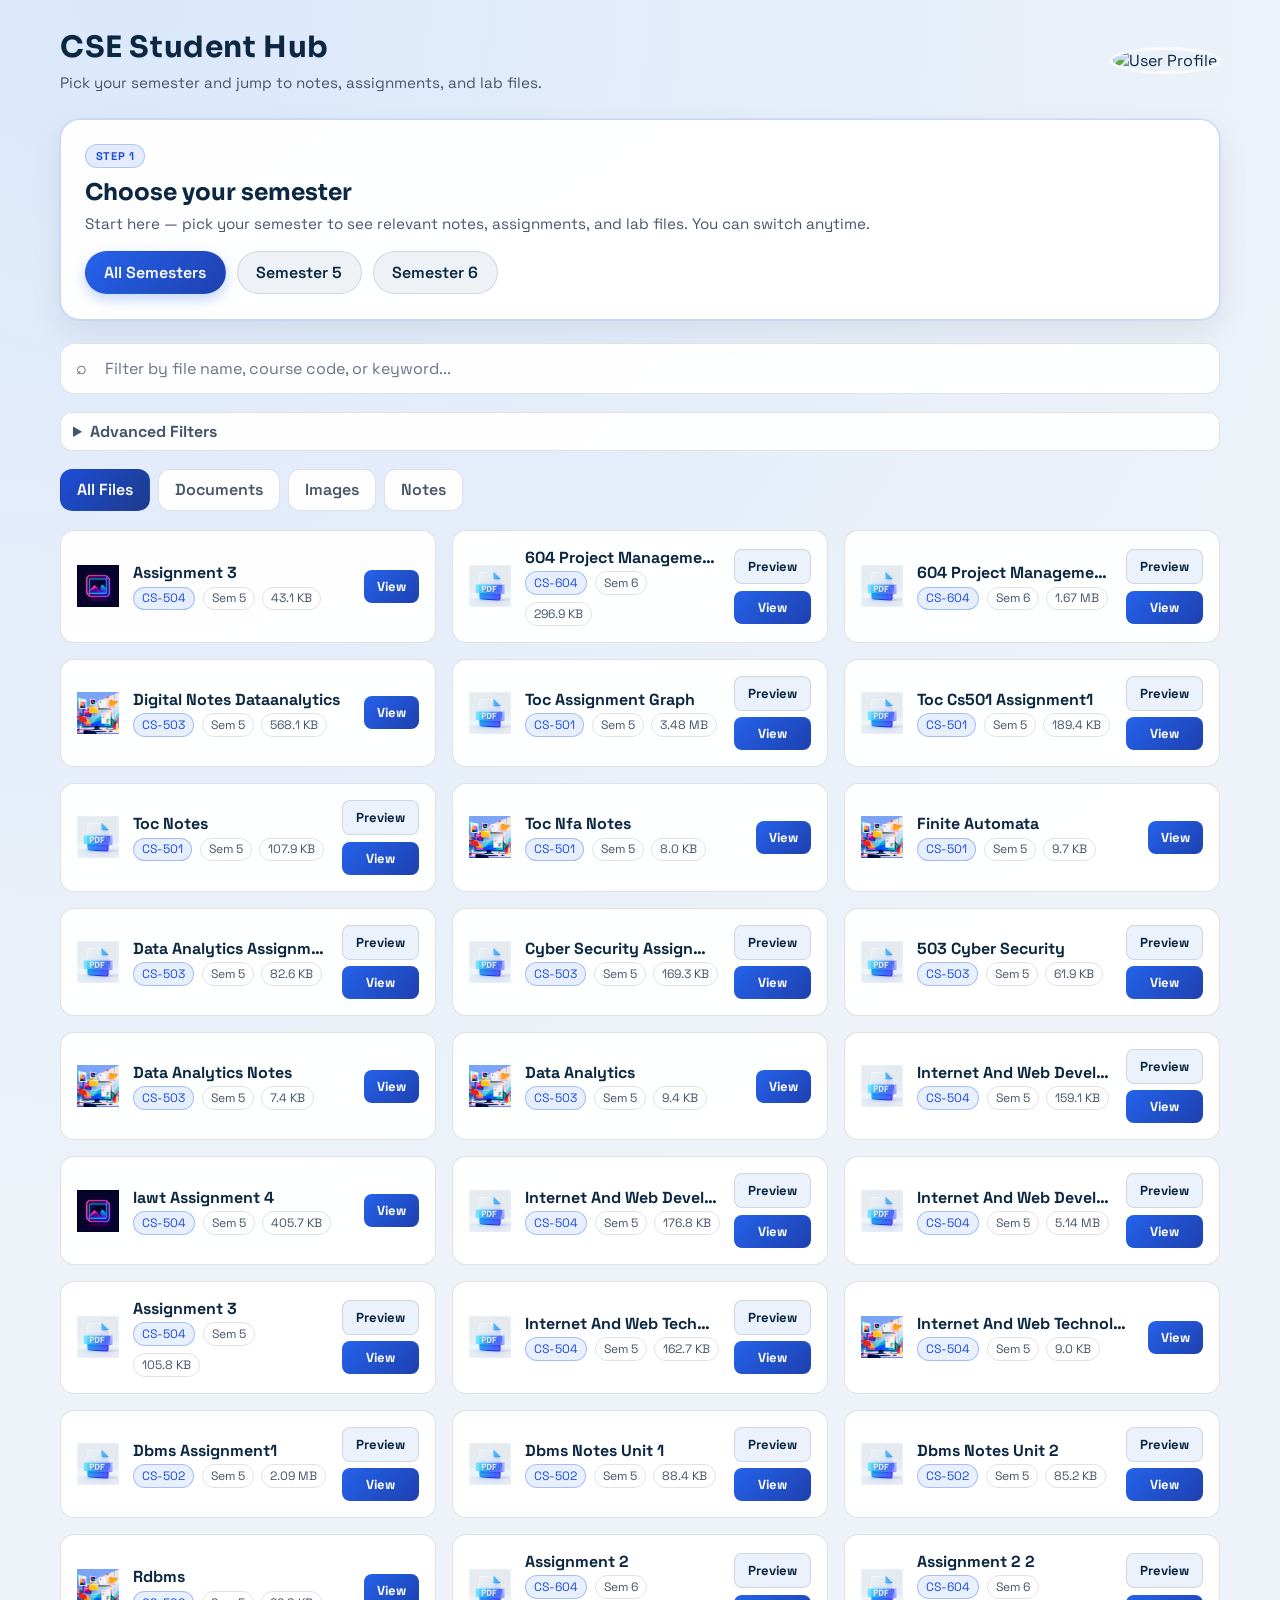
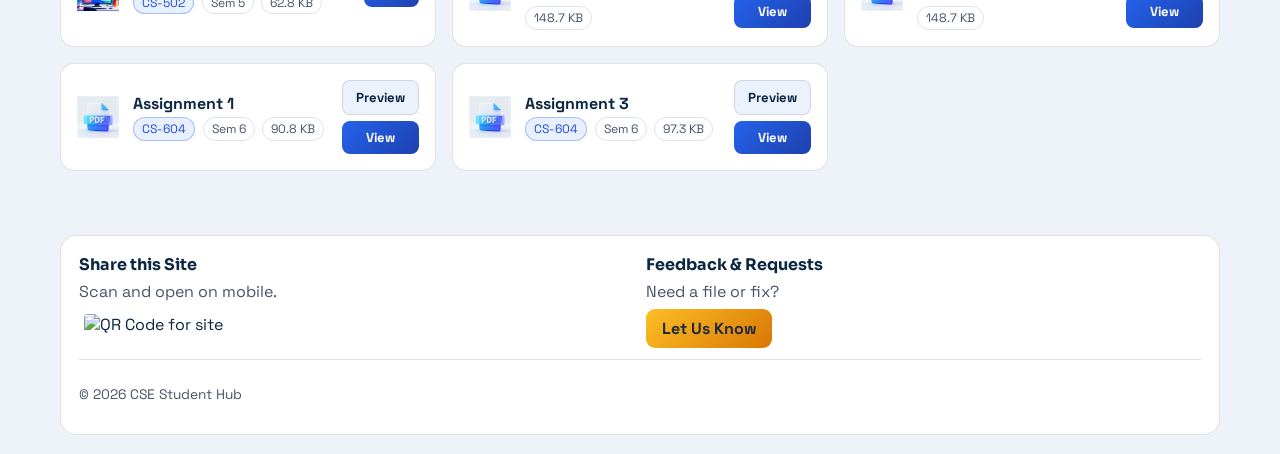
==== commit 2e4b33b4: "Auto-update index.html" ====
--- a/index.html
+++ b/index.html
@@ -63,7 +63,319 @@
         </section>
 
         <div id="AllFiles" class="tab-content" style="display: block;"><div class="file-grid">
-    <div class="file-card file-row" data-keywords="Assignment 2 2 CS-604 semester 6" data-course="CS-604" data-semester="6" data-type="pdf" data-date="2026-04-01T19:16:17.457096">
+    <div class="file-card file-row" data-keywords="Assignment 3 CS-504 semester 5" data-course="CS-504" data-semester="5" data-type="png" data-date="2026-04-01T19:16:25">
+        <div class="file-icon"><img src="image.png" alt=".png icon"></div>
+        <div class="file-details">
+            <div class="file-title">Assignment 3</div>
+            <div class="file-meta"><span>CS-504</span><span>Sem 5</span><span>43.1 KB</span></div>
+            
+        </div>
+        <div class="file-actions">
+            
+            <a href="content/general/general/assignments/general_general_assignment_cs-504-assignment-3.png" target="_blank" class="download-button" aria-label="Open Assignment 3">View</a>
+        </div>
+    </div>
+    <div class="file-card file-row" data-keywords="604 Project Management Unit 1 CS-604 semester 6" data-course="CS-604" data-semester="6" data-type="pdf" data-date="2026-04-01T19:16:25">
+        <div class="file-icon"><img src="pdf.png" alt=".pdf icon"></div>
+        <div class="file-details">
+            <div class="file-title">604 Project Management Unit 1</div>
+            <div class="file-meta"><span>CS-604</span><span>Sem 6</span><span>296.9 KB</span></div>
+            
+        </div>
+        <div class="file-actions">
+            <button class="preview-button" data-pdf-url="content/general/general/documents/general_general_project_604-project-management-unit-1.pdf">Preview</button>
+            <a href="content/general/general/documents/general_general_project_604-project-management-unit-1.pdf" target="_blank" class="download-button" aria-label="Open 604 Project Management Unit 1">View</a>
+        </div>
+    </div>
+    <div class="file-card file-row" data-keywords="604 Project Management Notes CS-604 semester 6" data-course="CS-604" data-semester="6" data-type="pdf" data-date="2026-04-01T19:16:25">
+        <div class="file-icon"><img src="pdf.png" alt=".pdf icon"></div>
+        <div class="file-details">
+            <div class="file-title">604 Project Management Notes</div>
+            <div class="file-meta"><span>CS-604</span><span>Sem 6</span><span>1.67 MB</span></div>
+            
+        </div>
+        <div class="file-actions">
+            <button class="preview-button" data-pdf-url="content/general/general/notes/general_general_notes_604-project-management-notes.pdf">Preview</button>
+            <a href="content/general/general/notes/general_general_notes_604-project-management-notes.pdf" target="_blank" class="download-button" aria-label="Open 604 Project Management Notes">View</a>
+        </div>
+    </div>
+    <div class="file-card file-row" data-keywords="Digital Notes Dataanalytics CS-503 semester 5" data-course="CS-503" data-semester="5" data-type="epub" data-date="2026-04-01T19:16:25">
+        <div class="file-icon"><img src="notes.png" alt=".epub icon"></div>
+        <div class="file-details">
+            <div class="file-title">Digital Notes Dataanalytics</div>
+            <div class="file-meta"><span>CS-503</span><span>Sem 5</span><span>568.1 KB</span></div>
+            
+        </div>
+        <div class="file-actions">
+            
+            <a href="content/general/general/notes/general_general_notes_digital-notes-dataanalytics.epub" target="_blank" class="download-button" aria-label="Open Digital Notes Dataanalytics">View</a>
+        </div>
+    </div>
+    <div class="file-card file-row" data-keywords="Toc Assignment Graph CS-501 semester 5" data-course="CS-501" data-semester="5" data-type="pdf" data-date="2026-04-01T19:16:25">
+        <div class="file-icon"><img src="pdf.png" alt=".pdf icon"></div>
+        <div class="file-details">
+            <div class="file-title">Toc Assignment Graph</div>
+            <div class="file-meta"><span>CS-501</span><span>Sem 5</span><span>3.48 MB</span></div>
+            
+        </div>
+        <div class="file-actions">
+            <button class="preview-button" data-pdf-url="content/sem5/cs-501/assignments/sem5_cs-501_assignment_toc-assignment-graph.pdf">Preview</button>
+            <a href="content/sem5/cs-501/assignments/sem5_cs-501_assignment_toc-assignment-graph.pdf" target="_blank" class="download-button" aria-label="Open Toc Assignment Graph">View</a>
+        </div>
+    </div>
+    <div class="file-card file-row" data-keywords="Toc Cs501 Assignment1 CS-501 semester 5" data-course="CS-501" data-semester="5" data-type="pdf" data-date="2026-04-01T19:16:25">
+        <div class="file-icon"><img src="pdf.png" alt=".pdf icon"></div>
+        <div class="file-details">
+            <div class="file-title">Toc Cs501 Assignment1</div>
+            <div class="file-meta"><span>CS-501</span><span>Sem 5</span><span>189.4 KB</span></div>
+            
+        </div>
+        <div class="file-actions">
+            <button class="preview-button" data-pdf-url="content/sem5/cs-501/assignments/sem5_cs-501_assignment_toc-cs501-assignment1.pdf">Preview</button>
+            <a href="content/sem5/cs-501/assignments/sem5_cs-501_assignment_toc-cs501-assignment1.pdf" target="_blank" class="download-button" aria-label="Open Toc Cs501 Assignment1">View</a>
+        </div>
+    </div>
+    <div class="file-card file-row" data-keywords="Toc Notes CS-501 semester 5" data-course="CS-501" data-semester="5" data-type="pdf" data-date="2026-04-01T19:16:25">
+        <div class="file-icon"><img src="pdf.png" alt=".pdf icon"></div>
+        <div class="file-details">
+            <div class="file-title">Toc Notes</div>
+            <div class="file-meta"><span>CS-501</span><span>Sem 5</span><span>107.9 KB</span></div>
+            
+        </div>
+        <div class="file-actions">
+            <button class="preview-button" data-pdf-url="content/sem5/cs-501/notes/sem5_cs-501_notes_toc-notes.pdf">Preview</button>
+            <a href="content/sem5/cs-501/notes/sem5_cs-501_notes_toc-notes.pdf" target="_blank" class="download-button" aria-label="Open Toc Notes">View</a>
+        </div>
+    </div>
+    <div class="file-card file-row" data-keywords="Toc Nfa Notes CS-501 semester 5" data-course="CS-501" data-semester="5" data-type="epub" data-date="2026-04-01T19:16:25">
+        <div class="file-icon"><img src="notes.png" alt=".epub icon"></div>
+        <div class="file-details">
+            <div class="file-title">Toc Nfa Notes</div>
+            <div class="file-meta"><span>CS-501</span><span>Sem 5</span><span>8.0 KB</span></div>
+            
+        </div>
+        <div class="file-actions">
+            
+            <a href="content/sem5/cs-501/notes/sem5_cs-501_notes_toc-nfa-notes.epub" target="_blank" class="download-button" aria-label="Open Toc Nfa Notes">View</a>
+        </div>
+    </div>
+    <div class="file-card file-row" data-keywords="Finite Automata CS-501 semester 5" data-course="CS-501" data-semester="5" data-type="epub" data-date="2026-04-01T19:16:25">
+        <div class="file-icon"><img src="notes.png" alt=".epub icon"></div>
+        <div class="file-details">
+            <div class="file-title">Finite Automata</div>
+            <div class="file-meta"><span>CS-501</span><span>Sem 5</span><span>9.7 KB</span></div>
+            
+        </div>
+        <div class="file-actions">
+            
+            <a href="content/sem5/cs-501/notes/sem5_cs-501_resource_finite-automata.epub" target="_blank" class="download-button" aria-label="Open Finite Automata">View</a>
+        </div>
+    </div>
+    <div class="file-card file-row" data-keywords="Data Analytics Assignment1 CS-503 semester 5" data-course="CS-503" data-semester="5" data-type="pdf" data-date="2026-04-01T19:16:25">
+        <div class="file-icon"><img src="pdf.png" alt=".pdf icon"></div>
+        <div class="file-details">
+            <div class="file-title">Data Analytics Assignment1</div>
+            <div class="file-meta"><span>CS-503</span><span>Sem 5</span><span>82.6 KB</span></div>
+            
+        </div>
+        <div class="file-actions">
+            <button class="preview-button" data-pdf-url="content/sem5/cs-503/assignments/sem5_cs-503_assignment_data-analytics-assignment1.pdf">Preview</button>
+            <a href="content/sem5/cs-503/assignments/sem5_cs-503_assignment_data-analytics-assignment1.pdf" target="_blank" class="download-button" aria-label="Open Data Analytics Assignment1">View</a>
+        </div>
+    </div>
+    <div class="file-card file-row" data-keywords="Cyber Security Assignment 2 CS-503 semester 5" data-course="CS-503" data-semester="5" data-type="pdf" data-date="2026-04-01T19:16:25">
+        <div class="file-icon"><img src="pdf.png" alt=".pdf icon"></div>
+        <div class="file-details">
+            <div class="file-title">Cyber Security Assignment 2</div>
+            <div class="file-meta"><span>CS-503</span><span>Sem 5</span><span>169.3 KB</span></div>
+            
+        </div>
+        <div class="file-actions">
+            <button class="preview-button" data-pdf-url="content/sem5/cs-503/assignments/sem5_cs-503_assignment_cs-503-cyber-security-assignment-2.pdf">Preview</button>
+            <a href="content/sem5/cs-503/assignments/sem5_cs-503_assignment_cs-503-cyber-security-assignment-2.pdf" target="_blank" class="download-button" aria-label="Open Cyber Security Assignment 2">View</a>
+        </div>
+    </div>
+    <div class="file-card file-row" data-keywords="503 Cyber Security CS-503 semester 5" data-course="CS-503" data-semester="5" data-type="pdf" data-date="2026-04-01T19:16:25">
+        <div class="file-icon"><img src="pdf.png" alt=".pdf icon"></div>
+        <div class="file-details">
+            <div class="file-title">503 Cyber Security</div>
+            <div class="file-meta"><span>CS-503</span><span>Sem 5</span><span>61.9 KB</span></div>
+            
+        </div>
+        <div class="file-actions">
+            <button class="preview-button" data-pdf-url="content/sem5/cs-503/documents/sem5_cs-503_resource_503-cyber-security.pdf">Preview</button>
+            <a href="content/sem5/cs-503/documents/sem5_cs-503_resource_503-cyber-security.pdf" target="_blank" class="download-button" aria-label="Open 503 Cyber Security">View</a>
+        </div>
+    </div>
+    <div class="file-card file-row" data-keywords="Data Analytics Notes CS-503 semester 5" data-course="CS-503" data-semester="5" data-type="epub" data-date="2026-04-01T19:16:25">
+        <div class="file-icon"><img src="notes.png" alt=".epub icon"></div>
+        <div class="file-details">
+            <div class="file-title">Data Analytics Notes</div>
+            <div class="file-meta"><span>CS-503</span><span>Sem 5</span><span>7.4 KB</span></div>
+            
+        </div>
+        <div class="file-actions">
+            
+            <a href="content/sem5/cs-503/notes/sem5_cs-503_notes_data-analytics-notes.epub" target="_blank" class="download-button" aria-label="Open Data Analytics Notes">View</a>
+        </div>
+    </div>
+    <div class="file-card file-row" data-keywords="Data Analytics CS-503 semester 5" data-course="CS-503" data-semester="5" data-type="epub" data-date="2026-04-01T19:16:25">
+        <div class="file-icon"><img src="notes.png" alt=".epub icon"></div>
+        <div class="file-details">
+            <div class="file-title">Data Analytics</div>
+            <div class="file-meta"><span>CS-503</span><span>Sem 5</span><span>9.4 KB</span></div>
+            
+        </div>
+        <div class="file-actions">
+            
+            <a href="content/sem5/cs-503/notes/sem5_cs-503_resource_data-analytics.epub" target="_blank" class="download-button" aria-label="Open Data Analytics">View</a>
+        </div>
+    </div>
+    <div class="file-card file-row" data-keywords="Internet And Web Development Assignment 4 CS-504 semester 5" data-course="CS-504" data-semester="5" data-type="pdf" data-date="2026-04-01T19:16:25">
+        <div class="file-icon"><img src="pdf.png" alt=".pdf icon"></div>
+        <div class="file-details">
+            <div class="file-title">Internet And Web Development Assignment 4</div>
+            <div class="file-meta"><span>CS-504</span><span>Sem 5</span><span>159.1 KB</span></div>
+            
+        </div>
+        <div class="file-actions">
+            <button class="preview-button" data-pdf-url="content/sem5/cs-504/assignments/sem5_cs-504_assignment_internet-and-web-development-assignment-4.pdf">Preview</button>
+            <a href="content/sem5/cs-504/assignments/sem5_cs-504_assignment_internet-and-web-development-assignment-4.pdf" target="_blank" class="download-button" aria-label="Open Internet And Web Development Assignment 4">View</a>
+        </div>
+    </div>
+    <div class="file-card file-row" data-keywords="Iawt Assignment 4 CS-504 semester 5" data-course="CS-504" data-semester="5" data-type="png" data-date="2026-04-01T19:16:25">
+        <div class="file-icon"><img src="image.png" alt=".png icon"></div>
+        <div class="file-details">
+            <div class="file-title">Iawt Assignment 4</div>
+            <div class="file-meta"><span>CS-504</span><span>Sem 5</span><span>405.7 KB</span></div>
+            
+        </div>
+        <div class="file-actions">
+            
+            <a href="content/sem5/cs-504/assignments/sem5_cs-504_assignment_iawt-assignment-4.png" target="_blank" class="download-button" aria-label="Open Iawt Assignment 4">View</a>
+        </div>
+    </div>
+    <div class="file-card file-row" data-keywords="Internet And Web Development Assignment 2 CS-504 semester 5" data-course="CS-504" data-semester="5" data-type="pdf" data-date="2026-04-01T19:16:25">
+        <div class="file-icon"><img src="pdf.png" alt=".pdf icon"></div>
+        <div class="file-details">
+            <div class="file-title">Internet And Web Development Assignment 2</div>
+            <div class="file-meta"><span>CS-504</span><span>Sem 5</span><span>176.8 KB</span></div>
+            
+        </div>
+        <div class="file-actions">
+            <button class="preview-button" data-pdf-url="content/sem5/cs-504/assignments/sem5_cs-504_assignment_internet-and-web-development-assignment-2.pdf">Preview</button>
+            <a href="content/sem5/cs-504/assignments/sem5_cs-504_assignment_internet-and-web-development-assignment-2.pdf" target="_blank" class="download-button" aria-label="Open Internet And Web Development Assignment 2">View</a>
+        </div>
+    </div>
+    <div class="file-card file-row" data-keywords="Internet And Web Development Assignment CS-504 semester 5" data-course="CS-504" data-semester="5" data-type="pdf" data-date="2026-04-01T19:16:25">
+        <div class="file-icon"><img src="pdf.png" alt=".pdf icon"></div>
+        <div class="file-details">
+            <div class="file-title">Internet And Web Development Assignment</div>
+            <div class="file-meta"><span>CS-504</span><span>Sem 5</span><span>5.14 MB</span></div>
+            
+        </div>
+        <div class="file-actions">
+            <button class="preview-button" data-pdf-url="content/sem5/cs-504/assignments/sem5_cs-504_assignment_internet-and-web-development-assignment.pdf">Preview</button>
+            <a href="content/sem5/cs-504/assignments/sem5_cs-504_assignment_internet-and-web-development-assignment.pdf" target="_blank" class="download-button" aria-label="Open Internet And Web Development Assignment">View</a>
+        </div>
+    </div>
+    <div class="file-card file-row" data-keywords="Assignment 3 CS-504 semester 5" data-course="CS-504" data-semester="5" data-type="pdf" data-date="2026-04-01T19:16:25">
+        <div class="file-icon"><img src="pdf.png" alt=".pdf icon"></div>
+        <div class="file-details">
+            <div class="file-title">Assignment 3</div>
+            <div class="file-meta"><span>CS-504</span><span>Sem 5</span><span>105.8 KB</span></div>
+            
+        </div>
+        <div class="file-actions">
+            <button class="preview-button" data-pdf-url="content/sem5/cs-504/assignments/sem5_cs-504_assignment_cs504-assignment-3.pdf">Preview</button>
+            <a href="content/sem5/cs-504/assignments/sem5_cs-504_assignment_cs504-assignment-3.pdf" target="_blank" class="download-button" aria-label="Open Assignment 3">View</a>
+        </div>
+    </div>
+    <div class="file-card file-row" data-keywords="Internet And Web Technology Notes CS-504 semester 5" data-course="CS-504" data-semester="5" data-type="pdf" data-date="2026-04-01T19:16:25">
+        <div class="file-icon"><img src="pdf.png" alt=".pdf icon"></div>
+        <div class="file-details">
+            <div class="file-title">Internet And Web Technology Notes</div>
+            <div class="file-meta"><span>CS-504</span><span>Sem 5</span><span>162.7 KB</span></div>
+            
+        </div>
+        <div class="file-actions">
+            <button class="preview-button" data-pdf-url="content/sem5/cs-504/notes/sem5_cs-504_notes_internet-and-web-technology-notes.pdf">Preview</button>
+            <a href="content/sem5/cs-504/notes/sem5_cs-504_notes_internet-and-web-technology-notes.pdf" target="_blank" class="download-button" aria-label="Open Internet And Web Technology Notes">View</a>
+        </div>
+    </div>
+    <div class="file-card file-row" data-keywords="Internet And Web Technology CS-504 semester 5" data-course="CS-504" data-semester="5" data-type="epub" data-date="2026-04-01T19:16:25">
+        <div class="file-icon"><img src="notes.png" alt=".epub icon"></div>
+        <div class="file-details">
+            <div class="file-title">Internet And Web Technology</div>
+            <div class="file-meta"><span>CS-504</span><span>Sem 5</span><span>9.0 KB</span></div>
+            
+        </div>
+        <div class="file-actions">
+            
+            <a href="content/sem5/cs-504/notes/sem5_cs-504_resource_internet-and-web-technology.epub" target="_blank" class="download-button" aria-label="Open Internet And Web Technology">View</a>
+        </div>
+    </div>
+    <div class="file-card file-row" data-keywords="Dbms Assignment1 CS-502 semester 5" data-course="CS-502" data-semester="5" data-type="pdf" data-date="2026-04-01T19:16:25">
+        <div class="file-icon"><img src="pdf.png" alt=".pdf icon"></div>
+        <div class="file-details">
+            <div class="file-title">Dbms Assignment1</div>
+            <div class="file-meta"><span>CS-502</span><span>Sem 5</span><span>2.09 MB</span></div>
+            
+        </div>
+        <div class="file-actions">
+            <button class="preview-button" data-pdf-url="content/sem5/cs-502/assignments/sem5_cs-502_assignment_dbms-assignment1.pdf">Preview</button>
+            <a href="content/sem5/cs-502/assignments/sem5_cs-502_assignment_dbms-assignment1.pdf" target="_blank" class="download-button" aria-label="Open Dbms Assignment1">View</a>
+        </div>
+    </div>
+    <div class="file-card file-row" data-keywords="Dbms Notes Unit 1 CS-502 semester 5" data-course="CS-502" data-semester="5" data-type="pdf" data-date="2026-04-01T19:16:25">
+        <div class="file-icon"><img src="pdf.png" alt=".pdf icon"></div>
+        <div class="file-details">
+            <div class="file-title">Dbms Notes Unit 1</div>
+            <div class="file-meta"><span>CS-502</span><span>Sem 5</span><span>88.4 KB</span></div>
+            
+        </div>
+        <div class="file-actions">
+            <button class="preview-button" data-pdf-url="content/sem5/cs-502/notes/sem5_cs-502_notes_dbms-notes-unit-1.pdf">Preview</button>
+            <a href="content/sem5/cs-502/notes/sem5_cs-502_notes_dbms-notes-unit-1.pdf" target="_blank" class="download-button" aria-label="Open Dbms Notes Unit 1">View</a>
+        </div>
+    </div>
+    <div class="file-card file-row" data-keywords="Dbms Notes Unit 2 CS-502 semester 5" data-course="CS-502" data-semester="5" data-type="pdf" data-date="2026-04-01T19:16:25">
+        <div class="file-icon"><img src="pdf.png" alt=".pdf icon"></div>
+        <div class="file-details">
+            <div class="file-title">Dbms Notes Unit 2</div>
+            <div class="file-meta"><span>CS-502</span><span>Sem 5</span><span>85.2 KB</span></div>
+            
+        </div>
+        <div class="file-actions">
+            <button class="preview-button" data-pdf-url="content/sem5/cs-502/notes/sem5_cs-502_notes_dbms-notes-unit-2.pdf">Preview</button>
+            <a href="content/sem5/cs-502/notes/sem5_cs-502_notes_dbms-notes-unit-2.pdf" target="_blank" class="download-button" aria-label="Open Dbms Notes Unit 2">View</a>
+        </div>
+    </div>
+    <div class="file-card file-row" data-keywords="Rdbms CS-502 semester 5" data-course="CS-502" data-semester="5" data-type="epub" data-date="2026-04-01T19:16:25">
+        <div class="file-icon"><img src="notes.png" alt=".epub icon"></div>
+        <div class="file-details">
+            <div class="file-title">Rdbms</div>
+            <div class="file-meta"><span>CS-502</span><span>Sem 5</span><span>62.8 KB</span></div>
+            
+        </div>
+        <div class="file-actions">
+            
+            <a href="content/sem5/cs-502/notes/sem5_cs-502_resource_rdbms.epub" target="_blank" class="download-button" aria-label="Open Rdbms">View</a>
+        </div>
+    </div>
+    <div class="file-card file-row" data-keywords="Assignment 2 CS-604 semester 6" data-course="CS-604" data-semester="6" data-type="pdf" data-date="2026-04-01T19:16:25">
+        <div class="file-icon"><img src="pdf.png" alt=".pdf icon"></div>
+        <div class="file-details">
+            <div class="file-title">Assignment 2</div>
+            <div class="file-meta"><span>CS-604</span><span>Sem 6</span><span>148.7 KB</span></div>
+            
+        </div>
+        <div class="file-actions">
+            <button class="preview-button" data-pdf-url="content/sem6/cs-604/assignments/sem6_cs-604_assignment_cs-604-assignment-2.pdf">Preview</button>
+            <a href="content/sem6/cs-604/assignments/sem6_cs-604_assignment_cs-604-assignment-2.pdf" target="_blank" class="download-button" aria-label="Open Assignment 2">View</a>
+        </div>
+    </div>
+    <div class="file-card file-row" data-keywords="Assignment 2 2 CS-604 semester 6" data-course="CS-604" data-semester="6" data-type="pdf" data-date="2026-04-01T19:16:25">
         <div class="file-icon"><img src="pdf.png" alt=".pdf icon"></div>
         <div class="file-details">
             <div class="file-title">Assignment 2 2</div>
@@ -75,7 +387,271 @@
             <a href="content/sem6/cs-604/assignments/sem6_cs-604_assignment_cs-604-assignment-2-2.pdf" target="_blank" class="download-button" aria-label="Open Assignment 2 2">View</a>
         </div>
     </div>
-    <div class="file-card file-row" data-keywords="Assignment 3 CS-504 semester 5" data-course="CS-504" data-semester="5" data-type="png" data-date="2026-04-01T19:16:06">
+    <div class="file-card file-row" data-keywords="Assignment 1 CS-604 semester 6" data-course="CS-604" data-semester="6" data-type="pdf" data-date="2026-04-01T19:16:25">
+        <div class="file-icon"><img src="pdf.png" alt=".pdf icon"></div>
+        <div class="file-details">
+            <div class="file-title">Assignment 1</div>
+            <div class="file-meta"><span>CS-604</span><span>Sem 6</span><span>90.8 KB</span></div>
+            
+        </div>
+        <div class="file-actions">
+            <button class="preview-button" data-pdf-url="content/sem6/cs-604/assignments/sem6_cs-604_assignment_cs-604-assignment-1.pdf">Preview</button>
+            <a href="content/sem6/cs-604/assignments/sem6_cs-604_assignment_cs-604-assignment-1.pdf" target="_blank" class="download-button" aria-label="Open Assignment 1">View</a>
+        </div>
+    </div>
+    <div class="file-card file-row" data-keywords="Assignment 3 CS-604 semester 6" data-course="CS-604" data-semester="6" data-type="pdf" data-date="2026-04-01T19:16:25">
+        <div class="file-icon"><img src="pdf.png" alt=".pdf icon"></div>
+        <div class="file-details">
+            <div class="file-title">Assignment 3</div>
+            <div class="file-meta"><span>CS-604</span><span>Sem 6</span><span>97.3 KB</span></div>
+            
+        </div>
+        <div class="file-actions">
+            <button class="preview-button" data-pdf-url="content/sem6/cs-604/assignments/sem6_cs-604_assignment_cs-604-assignment-3.pdf">Preview</button>
+            <a href="content/sem6/cs-604/assignments/sem6_cs-604_assignment_cs-604-assignment-3.pdf" target="_blank" class="download-button" aria-label="Open Assignment 3">View</a>
+        </div>
+    </div></div></div><div id="Documents" class="tab-content" style="display: none;"><div class="file-grid">
+    <div class="file-card file-row" data-keywords="604 Project Management Unit 1 CS-604 semester 6" data-course="CS-604" data-semester="6" data-type="pdf" data-date="2026-04-01T19:16:25">
+        <div class="file-icon"><img src="pdf.png" alt=".pdf icon"></div>
+        <div class="file-details">
+            <div class="file-title">604 Project Management Unit 1</div>
+            <div class="file-meta"><span>CS-604</span><span>Sem 6</span><span>296.9 KB</span></div>
+            
+        </div>
+        <div class="file-actions">
+            <button class="preview-button" data-pdf-url="content/general/general/documents/general_general_project_604-project-management-unit-1.pdf">Preview</button>
+            <a href="content/general/general/documents/general_general_project_604-project-management-unit-1.pdf" target="_blank" class="download-button" aria-label="Open 604 Project Management Unit 1">View</a>
+        </div>
+    </div>
+    <div class="file-card file-row" data-keywords="604 Project Management Notes CS-604 semester 6" data-course="CS-604" data-semester="6" data-type="pdf" data-date="2026-04-01T19:16:25">
+        <div class="file-icon"><img src="pdf.png" alt=".pdf icon"></div>
+        <div class="file-details">
+            <div class="file-title">604 Project Management Notes</div>
+            <div class="file-meta"><span>CS-604</span><span>Sem 6</span><span>1.67 MB</span></div>
+            
+        </div>
+        <div class="file-actions">
+            <button class="preview-button" data-pdf-url="content/general/general/notes/general_general_notes_604-project-management-notes.pdf">Preview</button>
+            <a href="content/general/general/notes/general_general_notes_604-project-management-notes.pdf" target="_blank" class="download-button" aria-label="Open 604 Project Management Notes">View</a>
+        </div>
+    </div>
+    <div class="file-card file-row" data-keywords="Toc Assignment Graph CS-501 semester 5" data-course="CS-501" data-semester="5" data-type="pdf" data-date="2026-04-01T19:16:25">
+        <div class="file-icon"><img src="pdf.png" alt=".pdf icon"></div>
+        <div class="file-details">
+            <div class="file-title">Toc Assignment Graph</div>
+            <div class="file-meta"><span>CS-501</span><span>Sem 5</span><span>3.48 MB</span></div>
+            
+        </div>
+        <div class="file-actions">
+            <button class="preview-button" data-pdf-url="content/sem5/cs-501/assignments/sem5_cs-501_assignment_toc-assignment-graph.pdf">Preview</button>
+            <a href="content/sem5/cs-501/assignments/sem5_cs-501_assignment_toc-assignment-graph.pdf" target="_blank" class="download-button" aria-label="Open Toc Assignment Graph">View</a>
+        </div>
+    </div>
+    <div class="file-card file-row" data-keywords="Toc Cs501 Assignment1 CS-501 semester 5" data-course="CS-501" data-semester="5" data-type="pdf" data-date="2026-04-01T19:16:25">
+        <div class="file-icon"><img src="pdf.png" alt=".pdf icon"></div>
+        <div class="file-details">
+            <div class="file-title">Toc Cs501 Assignment1</div>
+            <div class="file-meta"><span>CS-501</span><span>Sem 5</span><span>189.4 KB</span></div>
+            
+        </div>
+        <div class="file-actions">
+            <button class="preview-button" data-pdf-url="content/sem5/cs-501/assignments/sem5_cs-501_assignment_toc-cs501-assignment1.pdf">Preview</button>
+            <a href="content/sem5/cs-501/assignments/sem5_cs-501_assignment_toc-cs501-assignment1.pdf" target="_blank" class="download-button" aria-label="Open Toc Cs501 Assignment1">View</a>
+        </div>
+    </div>
+    <div class="file-card file-row" data-keywords="Toc Notes CS-501 semester 5" data-course="CS-501" data-semester="5" data-type="pdf" data-date="2026-04-01T19:16:25">
+        <div class="file-icon"><img src="pdf.png" alt=".pdf icon"></div>
+        <div class="file-details">
+            <div class="file-title">Toc Notes</div>
+            <div class="file-meta"><span>CS-501</span><span>Sem 5</span><span>107.9 KB</span></div>
+            
+        </div>
+        <div class="file-actions">
+            <button class="preview-button" data-pdf-url="content/sem5/cs-501/notes/sem5_cs-501_notes_toc-notes.pdf">Preview</button>
+            <a href="content/sem5/cs-501/notes/sem5_cs-501_notes_toc-notes.pdf" target="_blank" class="download-button" aria-label="Open Toc Notes">View</a>
+        </div>
+    </div>
+    <div class="file-card file-row" data-keywords="Data Analytics Assignment1 CS-503 semester 5" data-course="CS-503" data-semester="5" data-type="pdf" data-date="2026-04-01T19:16:25">
+        <div class="file-icon"><img src="pdf.png" alt=".pdf icon"></div>
+        <div class="file-details">
+            <div class="file-title">Data Analytics Assignment1</div>
+            <div class="file-meta"><span>CS-503</span><span>Sem 5</span><span>82.6 KB</span></div>
+            
+        </div>
+        <div class="file-actions">
+            <button class="preview-button" data-pdf-url="content/sem5/cs-503/assignments/sem5_cs-503_assignment_data-analytics-assignment1.pdf">Preview</button>
+            <a href="content/sem5/cs-503/assignments/sem5_cs-503_assignment_data-analytics-assignment1.pdf" target="_blank" class="download-button" aria-label="Open Data Analytics Assignment1">View</a>
+        </div>
+    </div>
+    <div class="file-card file-row" data-keywords="Cyber Security Assignment 2 CS-503 semester 5" data-course="CS-503" data-semester="5" data-type="pdf" data-date="2026-04-01T19:16:25">
+        <div class="file-icon"><img src="pdf.png" alt=".pdf icon"></div>
+        <div class="file-details">
+            <div class="file-title">Cyber Security Assignment 2</div>
+            <div class="file-meta"><span>CS-503</span><span>Sem 5</span><span>169.3 KB</span></div>
+            
+        </div>
+        <div class="file-actions">
+            <button class="preview-button" data-pdf-url="content/sem5/cs-503/assignments/sem5_cs-503_assignment_cs-503-cyber-security-assignment-2.pdf">Preview</button>
+            <a href="content/sem5/cs-503/assignments/sem5_cs-503_assignment_cs-503-cyber-security-assignment-2.pdf" target="_blank" class="download-button" aria-label="Open Cyber Security Assignment 2">View</a>
+        </div>
+    </div>
+    <div class="file-card file-row" data-keywords="503 Cyber Security CS-503 semester 5" data-course="CS-503" data-semester="5" data-type="pdf" data-date="2026-04-01T19:16:25">
+        <div class="file-icon"><img src="pdf.png" alt=".pdf icon"></div>
+        <div class="file-details">
+            <div class="file-title">503 Cyber Security</div>
+            <div class="file-meta"><span>CS-503</span><span>Sem 5</span><span>61.9 KB</span></div>
+            
+        </div>
+        <div class="file-actions">
+            <button class="preview-button" data-pdf-url="content/sem5/cs-503/documents/sem5_cs-503_resource_503-cyber-security.pdf">Preview</button>
+            <a href="content/sem5/cs-503/documents/sem5_cs-503_resource_503-cyber-security.pdf" target="_blank" class="download-button" aria-label="Open 503 Cyber Security">View</a>
+        </div>
+    </div>
+    <div class="file-card file-row" data-keywords="Internet And Web Development Assignment 4 CS-504 semester 5" data-course="CS-504" data-semester="5" data-type="pdf" data-date="2026-04-01T19:16:25">
+        <div class="file-icon"><img src="pdf.png" alt=".pdf icon"></div>
+        <div class="file-details">
+            <div class="file-title">Internet And Web Development Assignment 4</div>
+            <div class="file-meta"><span>CS-504</span><span>Sem 5</span><span>159.1 KB</span></div>
+            
+        </div>
+        <div class="file-actions">
+            <button class="preview-button" data-pdf-url="content/sem5/cs-504/assignments/sem5_cs-504_assignment_internet-and-web-development-assignment-4.pdf">Preview</button>
+            <a href="content/sem5/cs-504/assignments/sem5_cs-504_assignment_internet-and-web-development-assignment-4.pdf" target="_blank" class="download-button" aria-label="Open Internet And Web Development Assignment 4">View</a>
+        </div>
+    </div>
+    <div class="file-card file-row" data-keywords="Internet And Web Development Assignment 2 CS-504 semester 5" data-course="CS-504" data-semester="5" data-type="pdf" data-date="2026-04-01T19:16:25">
+        <div class="file-icon"><img src="pdf.png" alt=".pdf icon"></div>
+        <div class="file-details">
+            <div class="file-title">Internet And Web Development Assignment 2</div>
+            <div class="file-meta"><span>CS-504</span><span>Sem 5</span><span>176.8 KB</span></div>
+            
+        </div>
+        <div class="file-actions">
+            <button class="preview-button" data-pdf-url="content/sem5/cs-504/assignments/sem5_cs-504_assignment_internet-and-web-development-assignment-2.pdf">Preview</button>
+            <a href="content/sem5/cs-504/assignments/sem5_cs-504_assignment_internet-and-web-development-assignment-2.pdf" target="_blank" class="download-button" aria-label="Open Internet And Web Development Assignment 2">View</a>
+        </div>
+    </div>
+    <div class="file-card file-row" data-keywords="Internet And Web Development Assignment CS-504 semester 5" data-course="CS-504" data-semester="5" data-type="pdf" data-date="2026-04-01T19:16:25">
+        <div class="file-icon"><img src="pdf.png" alt=".pdf icon"></div>
+        <div class="file-details">
+            <div class="file-title">Internet And Web Development Assignment</div>
+            <div class="file-meta"><span>CS-504</span><span>Sem 5</span><span>5.14 MB</span></div>
+            
+        </div>
+        <div class="file-actions">
+            <button class="preview-button" data-pdf-url="content/sem5/cs-504/assignments/sem5_cs-504_assignment_internet-and-web-development-assignment.pdf">Preview</button>
+            <a href="content/sem5/cs-504/assignments/sem5_cs-504_assignment_internet-and-web-development-assignment.pdf" target="_blank" class="download-button" aria-label="Open Internet And Web Development Assignment">View</a>
+        </div>
+    </div>
+    <div class="file-card file-row" data-keywords="Assignment 3 CS-504 semester 5" data-course="CS-504" data-semester="5" data-type="pdf" data-date="2026-04-01T19:16:25">
+        <div class="file-icon"><img src="pdf.png" alt=".pdf icon"></div>
+        <div class="file-details">
+            <div class="file-title">Assignment 3</div>
+            <div class="file-meta"><span>CS-504</span><span>Sem 5</span><span>105.8 KB</span></div>
+            
+        </div>
+        <div class="file-actions">
+            <button class="preview-button" data-pdf-url="content/sem5/cs-504/assignments/sem5_cs-504_assignment_cs504-assignment-3.pdf">Preview</button>
+            <a href="content/sem5/cs-504/assignments/sem5_cs-504_assignment_cs504-assignment-3.pdf" target="_blank" class="download-button" aria-label="Open Assignment 3">View</a>
+        </div>
+    </div>
+    <div class="file-card file-row" data-keywords="Internet And Web Technology Notes CS-504 semester 5" data-course="CS-504" data-semester="5" data-type="pdf" data-date="2026-04-01T19:16:25">
+        <div class="file-icon"><img src="pdf.png" alt=".pdf icon"></div>
+        <div class="file-details">
+            <div class="file-title">Internet And Web Technology Notes</div>
+            <div class="file-meta"><span>CS-504</span><span>Sem 5</span><span>162.7 KB</span></div>
+            
+        </div>
+        <div class="file-actions">
+            <button class="preview-button" data-pdf-url="content/sem5/cs-504/notes/sem5_cs-504_notes_internet-and-web-technology-notes.pdf">Preview</button>
+            <a href="content/sem5/cs-504/notes/sem5_cs-504_notes_internet-and-web-technology-notes.pdf" target="_blank" class="download-button" aria-label="Open Internet And Web Technology Notes">View</a>
+        </div>
+    </div>
+    <div class="file-card file-row" data-keywords="Dbms Assignment1 CS-502 semester 5" data-course="CS-502" data-semester="5" data-type="pdf" data-date="2026-04-01T19:16:25">
+        <div class="file-icon"><img src="pdf.png" alt=".pdf icon"></div>
+        <div class="file-details">
+            <div class="file-title">Dbms Assignment1</div>
+            <div class="file-meta"><span>CS-502</span><span>Sem 5</span><span>2.09 MB</span></div>
+            
+        </div>
+        <div class="file-actions">
+            <button class="preview-button" data-pdf-url="content/sem5/cs-502/assignments/sem5_cs-502_assignment_dbms-assignment1.pdf">Preview</button>
+            <a href="content/sem5/cs-502/assignments/sem5_cs-502_assignment_dbms-assignment1.pdf" target="_blank" class="download-button" aria-label="Open Dbms Assignment1">View</a>
+        </div>
+    </div>
+    <div class="file-card file-row" data-keywords="Dbms Notes Unit 1 CS-502 semester 5" data-course="CS-502" data-semester="5" data-type="pdf" data-date="2026-04-01T19:16:25">
+        <div class="file-icon"><img src="pdf.png" alt=".pdf icon"></div>
+        <div class="file-details">
+            <div class="file-title">Dbms Notes Unit 1</div>
+            <div class="file-meta"><span>CS-502</span><span>Sem 5</span><span>88.4 KB</span></div>
+            
+        </div>
+        <div class="file-actions">
+            <button class="preview-button" data-pdf-url="content/sem5/cs-502/notes/sem5_cs-502_notes_dbms-notes-unit-1.pdf">Preview</button>
+            <a href="content/sem5/cs-502/notes/sem5_cs-502_notes_dbms-notes-unit-1.pdf" target="_blank" class="download-button" aria-label="Open Dbms Notes Unit 1">View</a>
+        </div>
+    </div>
+    <div class="file-card file-row" data-keywords="Dbms Notes Unit 2 CS-502 semester 5" data-course="CS-502" data-semester="5" data-type="pdf" data-date="2026-04-01T19:16:25">
+        <div class="file-icon"><img src="pdf.png" alt=".pdf icon"></div>
+        <div class="file-details">
+            <div class="file-title">Dbms Notes Unit 2</div>
+            <div class="file-meta"><span>CS-502</span><span>Sem 5</span><span>85.2 KB</span></div>
+            
+        </div>
+        <div class="file-actions">
+            <button class="preview-button" data-pdf-url="content/sem5/cs-502/notes/sem5_cs-502_notes_dbms-notes-unit-2.pdf">Preview</button>
+            <a href="content/sem5/cs-502/notes/sem5_cs-502_notes_dbms-notes-unit-2.pdf" target="_blank" class="download-button" aria-label="Open Dbms Notes Unit 2">View</a>
+        </div>
+    </div>
+    <div class="file-card file-row" data-keywords="Assignment 2 CS-604 semester 6" data-course="CS-604" data-semester="6" data-type="pdf" data-date="2026-04-01T19:16:25">
+        <div class="file-icon"><img src="pdf.png" alt=".pdf icon"></div>
+        <div class="file-details">
+            <div class="file-title">Assignment 2</div>
+            <div class="file-meta"><span>CS-604</span><span>Sem 6</span><span>148.7 KB</span></div>
+            
+        </div>
+        <div class="file-actions">
+            <button class="preview-button" data-pdf-url="content/sem6/cs-604/assignments/sem6_cs-604_assignment_cs-604-assignment-2.pdf">Preview</button>
+            <a href="content/sem6/cs-604/assignments/sem6_cs-604_assignment_cs-604-assignment-2.pdf" target="_blank" class="download-button" aria-label="Open Assignment 2">View</a>
+        </div>
+    </div>
+    <div class="file-card file-row" data-keywords="Assignment 2 2 CS-604 semester 6" data-course="CS-604" data-semester="6" data-type="pdf" data-date="2026-04-01T19:16:25">
+        <div class="file-icon"><img src="pdf.png" alt=".pdf icon"></div>
+        <div class="file-details">
+            <div class="file-title">Assignment 2 2</div>
+            <div class="file-meta"><span>CS-604</span><span>Sem 6</span><span>148.7 KB</span></div>
+            
+        </div>
+        <div class="file-actions">
+            <button class="preview-button" data-pdf-url="content/sem6/cs-604/assignments/sem6_cs-604_assignment_cs-604-assignment-2-2.pdf">Preview</button>
+            <a href="content/sem6/cs-604/assignments/sem6_cs-604_assignment_cs-604-assignment-2-2.pdf" target="_blank" class="download-button" aria-label="Open Assignment 2 2">View</a>
+        </div>
+    </div>
+    <div class="file-card file-row" data-keywords="Assignment 1 CS-604 semester 6" data-course="CS-604" data-semester="6" data-type="pdf" data-date="2026-04-01T19:16:25">
+        <div class="file-icon"><img src="pdf.png" alt=".pdf icon"></div>
+        <div class="file-details">
+            <div class="file-title">Assignment 1</div>
+            <div class="file-meta"><span>CS-604</span><span>Sem 6</span><span>90.8 KB</span></div>
+            
+        </div>
+        <div class="file-actions">
+            <button class="preview-button" data-pdf-url="content/sem6/cs-604/assignments/sem6_cs-604_assignment_cs-604-assignment-1.pdf">Preview</button>
+            <a href="content/sem6/cs-604/assignments/sem6_cs-604_assignment_cs-604-assignment-1.pdf" target="_blank" class="download-button" aria-label="Open Assignment 1">View</a>
+        </div>
+    </div>
+    <div class="file-card file-row" data-keywords="Assignment 3 CS-604 semester 6" data-course="CS-604" data-semester="6" data-type="pdf" data-date="2026-04-01T19:16:25">
+        <div class="file-icon"><img src="pdf.png" alt=".pdf icon"></div>
+        <div class="file-details">
+            <div class="file-title">Assignment 3</div>
+            <div class="file-meta"><span>CS-604</span><span>Sem 6</span><span>97.3 KB</span></div>
+            
+        </div>
+        <div class="file-actions">
+            <button class="preview-button" data-pdf-url="content/sem6/cs-604/assignments/sem6_cs-604_assignment_cs-604-assignment-3.pdf">Preview</button>
+            <a href="content/sem6/cs-604/assignments/sem6_cs-604_assignment_cs-604-assignment-3.pdf" target="_blank" class="download-button" aria-label="Open Assignment 3">View</a>
+        </div>
+    </div></div></div><div id="Images" class="tab-content" style="display: none;"><div class="file-grid">
+    <div class="file-card file-row" data-keywords="Assignment 3 CS-504 semester 5" data-course="CS-504" data-semester="5" data-type="png" data-date="2026-04-01T19:16:25">
         <div class="file-icon"><img src="image.png" alt=".png icon"></div>
         <div class="file-details">
             <div class="file-title">Assignment 3</div>
@@ -87,31 +663,19 @@
             <a href="content/general/general/assignments/general_general_assignment_cs-504-assignment-3.png" target="_blank" class="download-button" aria-label="Open Assignment 3">View</a>
         </div>
     </div>
-    <div class="file-card file-row" data-keywords="604 Project Management Unit 1 CS-604 semester 6" data-course="CS-604" data-semester="6" data-type="pdf" data-date="2026-04-01T19:16:06">
-        <div class="file-icon"><img src="pdf.png" alt=".pdf icon"></div>
-        <div class="file-details">
-            <div class="file-title">604 Project Management Unit 1</div>
-            <div class="file-meta"><span>CS-604</span><span>Sem 6</span><span>296.9 KB</span></div>
-            
-        </div>
-        <div class="file-actions">
-            <button class="preview-button" data-pdf-url="content/general/general/documents/general_general_project_604-project-management-unit-1.pdf">Preview</button>
-            <a href="content/general/general/documents/general_general_project_604-project-management-unit-1.pdf" target="_blank" class="download-button" aria-label="Open 604 Project Management Unit 1">View</a>
-        </div>
-    </div>
-    <div class="file-card file-row" data-keywords="604 Project Management Notes CS-604 semester 6" data-course="CS-604" data-semester="6" data-type="pdf" data-date="2026-04-01T19:16:06">
-        <div class="file-icon"><img src="pdf.png" alt=".pdf icon"></div>
-        <div class="file-details">
-            <div class="file-title">604 Project Management Notes</div>
-            <div class="file-meta"><span>CS-604</span><span>Sem 6</span><span>1.67 MB</span></div>
-            
-        </div>
-        <div class="file-actions">
-            <button class="preview-button" data-pdf-url="content/general/general/notes/general_general_notes_604-project-management-notes.pdf">Preview</button>
-            <a href="content/general/general/notes/general_general_notes_604-project-management-notes.pdf" target="_blank" class="download-button" aria-label="Open 604 Project Management Notes">View</a>
-        </div>
-    </div>
-    <div class="file-card file-row" data-keywords="Digital Notes Dataanalytics CS-503 semester 5" data-course="CS-503" data-semester="5" data-type="epub" data-date="2026-04-01T19:16:06">
+    <div class="file-card file-row" data-keywords="Iawt Assignment 4 CS-504 semester 5" data-course="CS-504" data-semester="5" data-type="png" data-date="2026-04-01T19:16:25">
+        <div class="file-icon"><img src="image.png" alt=".png icon"></div>
+        <div class="file-details">
+            <div class="file-title">Iawt Assignment 4</div>
+            <div class="file-meta"><span>CS-504</span><span>Sem 5</span><span>405.7 KB</span></div>
+            
+        </div>
+        <div class="file-actions">
+            
+            <a href="content/sem5/cs-504/assignments/sem5_cs-504_assignment_iawt-assignment-4.png" target="_blank" class="download-button" aria-label="Open Iawt Assignment 4">View</a>
+        </div>
+    </div></div></div><div id="Notes" class="tab-content" style="display: none;"><div class="file-grid">
+    <div class="file-card file-row" data-keywords="Digital Notes Dataanalytics CS-503 semester 5" data-course="CS-503" data-semester="5" data-type="epub" data-date="2026-04-01T19:16:25">
         <div class="file-icon"><img src="notes.png" alt=".epub icon"></div>
         <div class="file-details">
             <div class="file-title">Digital Notes Dataanalytics</div>
@@ -123,43 +687,7 @@
             <a href="content/general/general/notes/general_general_notes_digital-notes-dataanalytics.epub" target="_blank" class="download-button" aria-label="Open Digital Notes Dataanalytics">View</a>
         </div>
     </div>
-    <div class="file-card file-row" data-keywords="Toc Assignment Graph CS-501 semester 5" data-course="CS-501" data-semester="5" data-type="pdf" data-date="2026-04-01T19:16:06">
-        <div class="file-icon"><img src="pdf.png" alt=".pdf icon"></div>
-        <div class="file-details">
-            <div class="file-title">Toc Assignment Graph</div>
-            <div class="file-meta"><span>CS-501</span><span>Sem 5</span><span>3.48 MB</span></div>
-            
-        </div>
-        <div class="file-actions">
-            <button class="preview-button" data-pdf-url="content/sem5/cs-501/assignments/sem5_cs-501_assignment_toc-assignment-graph.pdf">Preview</button>
-            <a href="content/sem5/cs-501/assignments/sem5_cs-501_assignment_toc-assignment-graph.pdf" target="_blank" class="download-button" aria-label="Open Toc Assignment Graph">View</a>
-        </div>
-    </div>
-    <div class="file-card file-row" data-keywords="Toc Cs501 Assignment1 CS-501 semester 5" data-course="CS-501" data-semester="5" data-type="pdf" data-date="2026-04-01T19:16:06">
-        <div class="file-icon"><img src="pdf.png" alt=".pdf icon"></div>
-        <div class="file-details">
-            <div class="file-title">Toc Cs501 Assignment1</div>
-            <div class="file-meta"><span>CS-501</span><span>Sem 5</span><span>189.4 KB</span></div>
-            
-        </div>
-        <div class="file-actions">
-            <button class="preview-button" data-pdf-url="content/sem5/cs-501/assignments/sem5_cs-501_assignment_toc-cs501-assignment1.pdf">Preview</button>
-            <a href="content/sem5/cs-501/assignments/sem5_cs-501_assignment_toc-cs501-assignment1.pdf" target="_blank" class="download-button" aria-label="Open Toc Cs501 Assignment1">View</a>
-        </div>
-    </div>
-    <div class="file-card file-row" data-keywords="Toc Notes CS-501 semester 5" data-course="CS-501" data-semester="5" data-type="pdf" data-date="2026-04-01T19:16:06">
-        <div class="file-icon"><img src="pdf.png" alt=".pdf icon"></div>
-        <div class="file-details">
-            <div class="file-title">Toc Notes</div>
-            <div class="file-meta"><span>CS-501</span><span>Sem 5</span><span>107.9 KB</span></div>
-            
-        </div>
-        <div class="file-actions">
-            <button class="preview-button" data-pdf-url="content/sem5/cs-501/notes/sem5_cs-501_notes_toc-notes.pdf">Preview</button>
-            <a href="content/sem5/cs-501/notes/sem5_cs-501_notes_toc-notes.pdf" target="_blank" class="download-button" aria-label="Open Toc Notes">View</a>
-        </div>
-    </div>
-    <div class="file-card file-row" data-keywords="Toc Nfa Notes CS-501 semester 5" data-course="CS-501" data-semester="5" data-type="epub" data-date="2026-04-01T19:16:06">
+    <div class="file-card file-row" data-keywords="Toc Nfa Notes CS-501 semester 5" data-course="CS-501" data-semester="5" data-type="epub" data-date="2026-04-01T19:16:25">
         <div class="file-icon"><img src="notes.png" alt=".epub icon"></div>
         <div class="file-details">
             <div class="file-title">Toc Nfa Notes</div>
@@ -171,7 +699,7 @@
             <a href="content/sem5/cs-501/notes/sem5_cs-501_notes_toc-nfa-notes.epub" target="_blank" class="download-button" aria-label="Open Toc Nfa Notes">View</a>
         </div>
     </div>
-    <div class="file-card file-row" data-keywords="Finite Automata CS-501 semester 5" data-course="CS-501" data-semester="5" data-type="epub" data-date="2026-04-01T19:16:06">
+    <div class="file-card file-row" data-keywords="Finite Automata CS-501 semester 5" data-course="CS-501" data-semester="5" data-type="epub" data-date="2026-04-01T19:16:25">
         <div class="file-icon"><img src="notes.png" alt=".epub icon"></div>
         <div class="file-details">
             <div class="file-title">Finite Automata</div>
@@ -183,43 +711,7 @@
             <a href="content/sem5/cs-501/notes/sem5_cs-501_resource_finite-automata.epub" target="_blank" class="download-button" aria-label="Open Finite Automata">View</a>
         </div>
     </div>
-    <div class="file-card file-row" data-keywords="Data Analytics Assignment1 CS-503 semester 5" data-course="CS-503" data-semester="5" data-type="pdf" data-date="2026-04-01T19:16:06">
-        <div class="file-icon"><img src="pdf.png" alt=".pdf icon"></div>
-        <div class="file-details">
-            <div class="file-title">Data Analytics Assignment1</div>
-            <div class="file-meta"><span>CS-503</span><span>Sem 5</span><span>82.6 KB</span></div>
-            
-        </div>
-        <div class="file-actions">
-            <button class="preview-button" data-pdf-url="content/sem5/cs-503/assignments/sem5_cs-503_assignment_data-analytics-assignment1.pdf">Preview</button>
-            <a href="content/sem5/cs-503/assignments/sem5_cs-503_assignment_data-analytics-assignment1.pdf" target="_blank" class="download-button" aria-label="Open Data Analytics Assignment1">View</a>
-        </div>
-    </div>
-    <div class="file-card file-row" data-keywords="Cyber Security Assignment 2 CS-503 semester 5" data-course="CS-503" data-semester="5" data-type="pdf" data-date="2026-04-01T19:16:06">
-        <div class="file-icon"><img src="pdf.png" alt=".pdf icon"></div>
-        <div class="file-details">
-            <div class="file-title">Cyber Security Assignment 2</div>
-            <div class="file-meta"><span>CS-503</span><span>Sem 5</span><span>169.3 KB</span></div>
-            
-        </div>
-        <div class="file-actions">
-            <button class="preview-button" data-pdf-url="content/sem5/cs-503/assignments/sem5_cs-503_assignment_cs-503-cyber-security-assignment-2.pdf">Preview</button>
-            <a href="content/sem5/cs-503/assignments/sem5_cs-503_assignment_cs-503-cyber-security-assignment-2.pdf" target="_blank" class="download-button" aria-label="Open Cyber Security Assignment 2">View</a>
-        </div>
-    </div>
-    <div class="file-card file-row" data-keywords="503 Cyber Security CS-503 semester 5" data-course="CS-503" data-semester="5" data-type="pdf" data-date="2026-04-01T19:16:06">
-        <div class="file-icon"><img src="pdf.png" alt=".pdf icon"></div>
-        <div class="file-details">
-            <div class="file-title">503 Cyber Security</div>
-            <div class="file-meta"><span>CS-503</span><span>Sem 5</span><span>61.9 KB</span></div>
-            
-        </div>
-        <div class="file-actions">
-            <button class="preview-button" data-pdf-url="content/sem5/cs-503/documents/sem5_cs-503_resource_503-cyber-security.pdf">Preview</button>
-            <a href="content/sem5/cs-503/documents/sem5_cs-503_resource_503-cyber-security.pdf" target="_blank" class="download-button" aria-label="Open 503 Cyber Security">View</a>
-        </div>
-    </div>
-    <div class="file-card file-row" data-keywords="Data Analytics Notes CS-503 semester 5" data-course="CS-503" data-semester="5" data-type="epub" data-date="2026-04-01T19:16:06">
+    <div class="file-card file-row" data-keywords="Data Analytics Notes CS-503 semester 5" data-course="CS-503" data-semester="5" data-type="epub" data-date="2026-04-01T19:16:25">
         <div class="file-icon"><img src="notes.png" alt=".epub icon"></div>
         <div class="file-details">
             <div class="file-title">Data Analytics Notes</div>
@@ -231,7 +723,7 @@
             <a href="content/sem5/cs-503/notes/sem5_cs-503_notes_data-analytics-notes.epub" target="_blank" class="download-button" aria-label="Open Data Analytics Notes">View</a>
         </div>
     </div>
-    <div class="file-card file-row" data-keywords="Data Analytics CS-503 semester 5" data-course="CS-503" data-semester="5" data-type="epub" data-date="2026-04-01T19:16:06">
+    <div class="file-card file-row" data-keywords="Data Analytics CS-503 semester 5" data-course="CS-503" data-semester="5" data-type="epub" data-date="2026-04-01T19:16:25">
         <div class="file-icon"><img src="notes.png" alt=".epub icon"></div>
         <div class="file-details">
             <div class="file-title">Data Analytics</div>
@@ -243,79 +735,7 @@
             <a href="content/sem5/cs-503/notes/sem5_cs-503_resource_data-analytics.epub" target="_blank" class="download-button" aria-label="Open Data Analytics">View</a>
         </div>
     </div>
-    <div class="file-card file-row" data-keywords="Internet And Web Development Assignment 4 CS-504 semester 5" data-course="CS-504" data-semester="5" data-type="pdf" data-date="2026-04-01T19:16:06">
-        <div class="file-icon"><img src="pdf.png" alt=".pdf icon"></div>
-        <div class="file-details">
-            <div class="file-title">Internet And Web Development Assignment 4</div>
-            <div class="file-meta"><span>CS-504</span><span>Sem 5</span><span>159.1 KB</span></div>
-            
-        </div>
-        <div class="file-actions">
-            <button class="preview-button" data-pdf-url="content/sem5/cs-504/assignments/sem5_cs-504_assignment_internet-and-web-development-assignment-4.pdf">Preview</button>
-            <a href="content/sem5/cs-504/assignments/sem5_cs-504_assignment_internet-and-web-development-assignment-4.pdf" target="_blank" class="download-button" aria-label="Open Internet And Web Development Assignment 4">View</a>
-        </div>
-    </div>
-    <div class="file-card file-row" data-keywords="Iawt Assignment 4 CS-504 semester 5" data-course="CS-504" data-semester="5" data-type="png" data-date="2026-04-01T19:16:06">
-        <div class="file-icon"><img src="image.png" alt=".png icon"></div>
-        <div class="file-details">
-            <div class="file-title">Iawt Assignment 4</div>
-            <div class="file-meta"><span>CS-504</span><span>Sem 5</span><span>405.7 KB</span></div>
-            
-        </div>
-        <div class="file-actions">
-            
-            <a href="content/sem5/cs-504/assignments/sem5_cs-504_assignment_iawt-assignment-4.png" target="_blank" class="download-button" aria-label="Open Iawt Assignment 4">View</a>
-        </div>
-    </div>
-    <div class="file-card file-row" data-keywords="Internet And Web Development Assignment 2 CS-504 semester 5" data-course="CS-504" data-semester="5" data-type="pdf" data-date="2026-04-01T19:16:06">
-        <div class="file-icon"><img src="pdf.png" alt=".pdf icon"></div>
-        <div class="file-details">
-            <div class="file-title">Internet And Web Development Assignment 2</div>
-            <div class="file-meta"><span>CS-504</span><span>Sem 5</span><span>176.8 KB</span></div>
-            
-        </div>
-        <div class="file-actions">
-            <button class="preview-button" data-pdf-url="content/sem5/cs-504/assignments/sem5_cs-504_assignment_internet-and-web-development-assignment-2.pdf">Preview</button>
-            <a href="content/sem5/cs-504/assignments/sem5_cs-504_assignment_internet-and-web-development-assignment-2.pdf" target="_blank" class="download-button" aria-label="Open Internet And Web Development Assignment 2">View</a>
-        </div>
-    </div>
-    <div class="file-card file-row" data-keywords="Internet And Web Development Assignment CS-504 semester 5" data-course="CS-504" data-semester="5" data-type="pdf" data-date="2026-04-01T19:16:06">
-        <div class="file-icon"><img src="pdf.png" alt=".pdf icon"></div>
-        <div class="file-details">
-            <div class="file-title">Internet And Web Development Assignment</div>
-            <div class="file-meta"><span>CS-504</span><span>Sem 5</span><span>5.14 MB</span></div>
-            
-        </div>
-        <div class="file-actions">
-            <button class="preview-button" data-pdf-url="content/sem5/cs-504/assignments/sem5_cs-504_assignment_internet-and-web-development-assignment.pdf">Preview</button>
-            <a href="content/sem5/cs-504/assignments/sem5_cs-504_assignment_internet-and-web-development-assignment.pdf" target="_blank" class="download-button" aria-label="Open Internet And Web Development Assignment">View</a>
-        </div>
-    </div>
-    <div class="file-card file-row" data-keywords="Assignment 3 CS-504 semester 5" data-course="CS-504" data-semester="5" data-type="pdf" data-date="2026-04-01T19:16:06">
-        <div class="file-icon"><img src="pdf.png" alt=".pdf icon"></div>
-        <div class="file-details">
-            <div class="file-title">Assignment 3</div>
-            <div class="file-meta"><span>CS-504</span><span>Sem 5</span><span>105.8 KB</span></div>
-            
-        </div>
-        <div class="file-actions">
-            <button class="preview-button" data-pdf-url="content/sem5/cs-504/assignments/sem5_cs-504_assignment_cs504-assignment-3.pdf">Preview</button>
-            <a href="content/sem5/cs-504/assignments/sem5_cs-504_assignment_cs504-assignment-3.pdf" target="_blank" class="download-button" aria-label="Open Assignment 3">View</a>
-        </div>
-    </div>
-    <div class="file-card file-row" data-keywords="Internet And Web Technology Notes CS-504 semester 5" data-course="CS-504" data-semester="5" data-type="pdf" data-date="2026-04-01T19:16:06">
-        <div class="file-icon"><img src="pdf.png" alt=".pdf icon"></div>
-        <div class="file-details">
-            <div class="file-title">Internet And Web Technology Notes</div>
-            <div class="file-meta"><span>CS-504</span><span>Sem 5</span><span>162.7 KB</span></div>
-            
-        </div>
-        <div class="file-actions">
-            <button class="preview-button" data-pdf-url="content/sem5/cs-504/notes/sem5_cs-504_notes_internet-and-web-technology-notes.pdf">Preview</button>
-            <a href="content/sem5/cs-504/notes/sem5_cs-504_notes_internet-and-web-technology-notes.pdf" target="_blank" class="download-button" aria-label="Open Internet And Web Technology Notes">View</a>
-        </div>
-    </div>
-    <div class="file-card file-row" data-keywords="Internet And Web Technology CS-504 semester 5" data-course="CS-504" data-semester="5" data-type="epub" data-date="2026-04-01T19:16:06">
+    <div class="file-card file-row" data-keywords="Internet And Web Technology CS-504 semester 5" data-course="CS-504" data-semester="5" data-type="epub" data-date="2026-04-01T19:16:25">
         <div class="file-icon"><img src="notes.png" alt=".epub icon"></div>
         <div class="file-details">
             <div class="file-title">Internet And Web Technology</div>
@@ -327,427 +747,7 @@
             <a href="content/sem5/cs-504/notes/sem5_cs-504_resource_internet-and-web-technology.epub" target="_blank" class="download-button" aria-label="Open Internet And Web Technology">View</a>
         </div>
     </div>
-    <div class="file-card file-row" data-keywords="Dbms Assignment1 CS-502 semester 5" data-course="CS-502" data-semester="5" data-type="pdf" data-date="2026-04-01T19:16:06">
-        <div class="file-icon"><img src="pdf.png" alt=".pdf icon"></div>
-        <div class="file-details">
-            <div class="file-title">Dbms Assignment1</div>
-            <div class="file-meta"><span>CS-502</span><span>Sem 5</span><span>2.09 MB</span></div>
-            
-        </div>
-        <div class="file-actions">
-            <button class="preview-button" data-pdf-url="content/sem5/cs-502/assignments/sem5_cs-502_assignment_dbms-assignment1.pdf">Preview</button>
-            <a href="content/sem5/cs-502/assignments/sem5_cs-502_assignment_dbms-assignment1.pdf" target="_blank" class="download-button" aria-label="Open Dbms Assignment1">View</a>
-        </div>
-    </div>
-    <div class="file-card file-row" data-keywords="Dbms Notes Unit 1 CS-502 semester 5" data-course="CS-502" data-semester="5" data-type="pdf" data-date="2026-04-01T19:16:06">
-        <div class="file-icon"><img src="pdf.png" alt=".pdf icon"></div>
-        <div class="file-details">
-            <div class="file-title">Dbms Notes Unit 1</div>
-            <div class="file-meta"><span>CS-502</span><span>Sem 5</span><span>88.4 KB</span></div>
-            
-        </div>
-        <div class="file-actions">
-            <button class="preview-button" data-pdf-url="content/sem5/cs-502/notes/sem5_cs-502_notes_dbms-notes-unit-1.pdf">Preview</button>
-            <a href="content/sem5/cs-502/notes/sem5_cs-502_notes_dbms-notes-unit-1.pdf" target="_blank" class="download-button" aria-label="Open Dbms Notes Unit 1">View</a>
-        </div>
-    </div>
-    <div class="file-card file-row" data-keywords="Dbms Notes Unit 2 CS-502 semester 5" data-course="CS-502" data-semester="5" data-type="pdf" data-date="2026-04-01T19:16:06">
-        <div class="file-icon"><img src="pdf.png" alt=".pdf icon"></div>
-        <div class="file-details">
-            <div class="file-title">Dbms Notes Unit 2</div>
-            <div class="file-meta"><span>CS-502</span><span>Sem 5</span><span>85.2 KB</span></div>
-            
-        </div>
-        <div class="file-actions">
-            <button class="preview-button" data-pdf-url="content/sem5/cs-502/notes/sem5_cs-502_notes_dbms-notes-unit-2.pdf">Preview</button>
-            <a href="content/sem5/cs-502/notes/sem5_cs-502_notes_dbms-notes-unit-2.pdf" target="_blank" class="download-button" aria-label="Open Dbms Notes Unit 2">View</a>
-        </div>
-    </div>
-    <div class="file-card file-row" data-keywords="Rdbms CS-502 semester 5" data-course="CS-502" data-semester="5" data-type="epub" data-date="2026-04-01T19:16:06">
-        <div class="file-icon"><img src="notes.png" alt=".epub icon"></div>
-        <div class="file-details">
-            <div class="file-title">Rdbms</div>
-            <div class="file-meta"><span>CS-502</span><span>Sem 5</span><span>62.8 KB</span></div>
-            
-        </div>
-        <div class="file-actions">
-            
-            <a href="content/sem5/cs-502/notes/sem5_cs-502_resource_rdbms.epub" target="_blank" class="download-button" aria-label="Open Rdbms">View</a>
-        </div>
-    </div>
-    <div class="file-card file-row" data-keywords="Assignment 2 CS-604 semester 6" data-course="CS-604" data-semester="6" data-type="pdf" data-date="2026-04-01T19:16:06">
-        <div class="file-icon"><img src="pdf.png" alt=".pdf icon"></div>
-        <div class="file-details">
-            <div class="file-title">Assignment 2</div>
-            <div class="file-meta"><span>CS-604</span><span>Sem 6</span><span>148.7 KB</span></div>
-            
-        </div>
-        <div class="file-actions">
-            <button class="preview-button" data-pdf-url="content/sem6/cs-604/assignments/sem6_cs-604_assignment_cs-604-assignment-2.pdf">Preview</button>
-            <a href="content/sem6/cs-604/assignments/sem6_cs-604_assignment_cs-604-assignment-2.pdf" target="_blank" class="download-button" aria-label="Open Assignment 2">View</a>
-        </div>
-    </div>
-    <div class="file-card file-row" data-keywords="Assignment 1 CS-604 semester 6" data-course="CS-604" data-semester="6" data-type="pdf" data-date="2026-04-01T19:16:06">
-        <div class="file-icon"><img src="pdf.png" alt=".pdf icon"></div>
-        <div class="file-details">
-            <div class="file-title">Assignment 1</div>
-            <div class="file-meta"><span>CS-604</span><span>Sem 6</span><span>90.8 KB</span></div>
-            
-        </div>
-        <div class="file-actions">
-            <button class="preview-button" data-pdf-url="content/sem6/cs-604/assignments/sem6_cs-604_assignment_cs-604-assignment-1.pdf">Preview</button>
-            <a href="content/sem6/cs-604/assignments/sem6_cs-604_assignment_cs-604-assignment-1.pdf" target="_blank" class="download-button" aria-label="Open Assignment 1">View</a>
-        </div>
-    </div>
-    <div class="file-card file-row" data-keywords="Assignment 3 CS-604 semester 6" data-course="CS-604" data-semester="6" data-type="pdf" data-date="2026-04-01T19:16:06">
-        <div class="file-icon"><img src="pdf.png" alt=".pdf icon"></div>
-        <div class="file-details">
-            <div class="file-title">Assignment 3</div>
-            <div class="file-meta"><span>CS-604</span><span>Sem 6</span><span>97.3 KB</span></div>
-            
-        </div>
-        <div class="file-actions">
-            <button class="preview-button" data-pdf-url="content/sem6/cs-604/assignments/sem6_cs-604_assignment_cs-604-assignment-3.pdf">Preview</button>
-            <a href="content/sem6/cs-604/assignments/sem6_cs-604_assignment_cs-604-assignment-3.pdf" target="_blank" class="download-button" aria-label="Open Assignment 3">View</a>
-        </div>
-    </div></div></div><div id="Documents" class="tab-content" style="display: none;"><div class="file-grid">
-    <div class="file-card file-row" data-keywords="Assignment 2 2 CS-604 semester 6" data-course="CS-604" data-semester="6" data-type="pdf" data-date="2026-04-01T19:16:17.457096">
-        <div class="file-icon"><img src="pdf.png" alt=".pdf icon"></div>
-        <div class="file-details">
-            <div class="file-title">Assignment 2 2</div>
-            <div class="file-meta"><span>CS-604</span><span>Sem 6</span><span>148.7 KB</span></div>
-            
-        </div>
-        <div class="file-actions">
-            <button class="preview-button" data-pdf-url="content/sem6/cs-604/assignments/sem6_cs-604_assignment_cs-604-assignment-2-2.pdf">Preview</button>
-            <a href="content/sem6/cs-604/assignments/sem6_cs-604_assignment_cs-604-assignment-2-2.pdf" target="_blank" class="download-button" aria-label="Open Assignment 2 2">View</a>
-        </div>
-    </div>
-    <div class="file-card file-row" data-keywords="604 Project Management Unit 1 CS-604 semester 6" data-course="CS-604" data-semester="6" data-type="pdf" data-date="2026-04-01T19:16:06">
-        <div class="file-icon"><img src="pdf.png" alt=".pdf icon"></div>
-        <div class="file-details">
-            <div class="file-title">604 Project Management Unit 1</div>
-            <div class="file-meta"><span>CS-604</span><span>Sem 6</span><span>296.9 KB</span></div>
-            
-        </div>
-        <div class="file-actions">
-            <button class="preview-button" data-pdf-url="content/general/general/documents/general_general_project_604-project-management-unit-1.pdf">Preview</button>
-            <a href="content/general/general/documents/general_general_project_604-project-management-unit-1.pdf" target="_blank" class="download-button" aria-label="Open 604 Project Management Unit 1">View</a>
-        </div>
-    </div>
-    <div class="file-card file-row" data-keywords="604 Project Management Notes CS-604 semester 6" data-course="CS-604" data-semester="6" data-type="pdf" data-date="2026-04-01T19:16:06">
-        <div class="file-icon"><img src="pdf.png" alt=".pdf icon"></div>
-        <div class="file-details">
-            <div class="file-title">604 Project Management Notes</div>
-            <div class="file-meta"><span>CS-604</span><span>Sem 6</span><span>1.67 MB</span></div>
-            
-        </div>
-        <div class="file-actions">
-            <button class="preview-button" data-pdf-url="content/general/general/notes/general_general_notes_604-project-management-notes.pdf">Preview</button>
-            <a href="content/general/general/notes/general_general_notes_604-project-management-notes.pdf" target="_blank" class="download-button" aria-label="Open 604 Project Management Notes">View</a>
-        </div>
-    </div>
-    <div class="file-card file-row" data-keywords="Toc Assignment Graph CS-501 semester 5" data-course="CS-501" data-semester="5" data-type="pdf" data-date="2026-04-01T19:16:06">
-        <div class="file-icon"><img src="pdf.png" alt=".pdf icon"></div>
-        <div class="file-details">
-            <div class="file-title">Toc Assignment Graph</div>
-            <div class="file-meta"><span>CS-501</span><span>Sem 5</span><span>3.48 MB</span></div>
-            
-        </div>
-        <div class="file-actions">
-            <button class="preview-button" data-pdf-url="content/sem5/cs-501/assignments/sem5_cs-501_assignment_toc-assignment-graph.pdf">Preview</button>
-            <a href="content/sem5/cs-501/assignments/sem5_cs-501_assignment_toc-assignment-graph.pdf" target="_blank" class="download-button" aria-label="Open Toc Assignment Graph">View</a>
-        </div>
-    </div>
-    <div class="file-card file-row" data-keywords="Toc Cs501 Assignment1 CS-501 semester 5" data-course="CS-501" data-semester="5" data-type="pdf" data-date="2026-04-01T19:16:06">
-        <div class="file-icon"><img src="pdf.png" alt=".pdf icon"></div>
-        <div class="file-details">
-            <div class="file-title">Toc Cs501 Assignment1</div>
-            <div class="file-meta"><span>CS-501</span><span>Sem 5</span><span>189.4 KB</span></div>
-            
-        </div>
-        <div class="file-actions">
-            <button class="preview-button" data-pdf-url="content/sem5/cs-501/assignments/sem5_cs-501_assignment_toc-cs501-assignment1.pdf">Preview</button>
-            <a href="content/sem5/cs-501/assignments/sem5_cs-501_assignment_toc-cs501-assignment1.pdf" target="_blank" class="download-button" aria-label="Open Toc Cs501 Assignment1">View</a>
-        </div>
-    </div>
-    <div class="file-card file-row" data-keywords="Toc Notes CS-501 semester 5" data-course="CS-501" data-semester="5" data-type="pdf" data-date="2026-04-01T19:16:06">
-        <div class="file-icon"><img src="pdf.png" alt=".pdf icon"></div>
-        <div class="file-details">
-            <div class="file-title">Toc Notes</div>
-            <div class="file-meta"><span>CS-501</span><span>Sem 5</span><span>107.9 KB</span></div>
-            
-        </div>
-        <div class="file-actions">
-            <button class="preview-button" data-pdf-url="content/sem5/cs-501/notes/sem5_cs-501_notes_toc-notes.pdf">Preview</button>
-            <a href="content/sem5/cs-501/notes/sem5_cs-501_notes_toc-notes.pdf" target="_blank" class="download-button" aria-label="Open Toc Notes">View</a>
-        </div>
-    </div>
-    <div class="file-card file-row" data-keywords="Data Analytics Assignment1 CS-503 semester 5" data-course="CS-503" data-semester="5" data-type="pdf" data-date="2026-04-01T19:16:06">
-        <div class="file-icon"><img src="pdf.png" alt=".pdf icon"></div>
-        <div class="file-details">
-            <div class="file-title">Data Analytics Assignment1</div>
-            <div class="file-meta"><span>CS-503</span><span>Sem 5</span><span>82.6 KB</span></div>
-            
-        </div>
-        <div class="file-actions">
-            <button class="preview-button" data-pdf-url="content/sem5/cs-503/assignments/sem5_cs-503_assignment_data-analytics-assignment1.pdf">Preview</button>
-            <a href="content/sem5/cs-503/assignments/sem5_cs-503_assignment_data-analytics-assignment1.pdf" target="_blank" class="download-button" aria-label="Open Data Analytics Assignment1">View</a>
-        </div>
-    </div>
-    <div class="file-card file-row" data-keywords="Cyber Security Assignment 2 CS-503 semester 5" data-course="CS-503" data-semester="5" data-type="pdf" data-date="2026-04-01T19:16:06">
-        <div class="file-icon"><img src="pdf.png" alt=".pdf icon"></div>
-        <div class="file-details">
-            <div class="file-title">Cyber Security Assignment 2</div>
-            <div class="file-meta"><span>CS-503</span><span>Sem 5</span><span>169.3 KB</span></div>
-            
-        </div>
-        <div class="file-actions">
-            <button class="preview-button" data-pdf-url="content/sem5/cs-503/assignments/sem5_cs-503_assignment_cs-503-cyber-security-assignment-2.pdf">Preview</button>
-            <a href="content/sem5/cs-503/assignments/sem5_cs-503_assignment_cs-503-cyber-security-assignment-2.pdf" target="_blank" class="download-button" aria-label="Open Cyber Security Assignment 2">View</a>
-        </div>
-    </div>
-    <div class="file-card file-row" data-keywords="503 Cyber Security CS-503 semester 5" data-course="CS-503" data-semester="5" data-type="pdf" data-date="2026-04-01T19:16:06">
-        <div class="file-icon"><img src="pdf.png" alt=".pdf icon"></div>
-        <div class="file-details">
-            <div class="file-title">503 Cyber Security</div>
-            <div class="file-meta"><span>CS-503</span><span>Sem 5</span><span>61.9 KB</span></div>
-            
-        </div>
-        <div class="file-actions">
-            <button class="preview-button" data-pdf-url="content/sem5/cs-503/documents/sem5_cs-503_resource_503-cyber-security.pdf">Preview</button>
-            <a href="content/sem5/cs-503/documents/sem5_cs-503_resource_503-cyber-security.pdf" target="_blank" class="download-button" aria-label="Open 503 Cyber Security">View</a>
-        </div>
-    </div>
-    <div class="file-card file-row" data-keywords="Internet And Web Development Assignment 4 CS-504 semester 5" data-course="CS-504" data-semester="5" data-type="pdf" data-date="2026-04-01T19:16:06">
-        <div class="file-icon"><img src="pdf.png" alt=".pdf icon"></div>
-        <div class="file-details">
-            <div class="file-title">Internet And Web Development Assignment 4</div>
-            <div class="file-meta"><span>CS-504</span><span>Sem 5</span><span>159.1 KB</span></div>
-            
-        </div>
-        <div class="file-actions">
-            <button class="preview-button" data-pdf-url="content/sem5/cs-504/assignments/sem5_cs-504_assignment_internet-and-web-development-assignment-4.pdf">Preview</button>
-            <a href="content/sem5/cs-504/assignments/sem5_cs-504_assignment_internet-and-web-development-assignment-4.pdf" target="_blank" class="download-button" aria-label="Open Internet And Web Development Assignment 4">View</a>
-        </div>
-    </div>
-    <div class="file-card file-row" data-keywords="Internet And Web Development Assignment 2 CS-504 semester 5" data-course="CS-504" data-semester="5" data-type="pdf" data-date="2026-04-01T19:16:06">
-        <div class="file-icon"><img src="pdf.png" alt=".pdf icon"></div>
-        <div class="file-details">
-            <div class="file-title">Internet And Web Development Assignment 2</div>
-            <div class="file-meta"><span>CS-504</span><span>Sem 5</span><span>176.8 KB</span></div>
-            
-        </div>
-        <div class="file-actions">
-            <button class="preview-button" data-pdf-url="content/sem5/cs-504/assignments/sem5_cs-504_assignment_internet-and-web-development-assignment-2.pdf">Preview</button>
-            <a href="content/sem5/cs-504/assignments/sem5_cs-504_assignment_internet-and-web-development-assignment-2.pdf" target="_blank" class="download-button" aria-label="Open Internet And Web Development Assignment 2">View</a>
-        </div>
-    </div>
-    <div class="file-card file-row" data-keywords="Internet And Web Development Assignment CS-504 semester 5" data-course="CS-504" data-semester="5" data-type="pdf" data-date="2026-04-01T19:16:06">
-        <div class="file-icon"><img src="pdf.png" alt=".pdf icon"></div>
-        <div class="file-details">
-            <div class="file-title">Internet And Web Development Assignment</div>
-            <div class="file-meta"><span>CS-504</span><span>Sem 5</span><span>5.14 MB</span></div>
-            
-        </div>
-        <div class="file-actions">
-            <button class="preview-button" data-pdf-url="content/sem5/cs-504/assignments/sem5_cs-504_assignment_internet-and-web-development-assignment.pdf">Preview</button>
-            <a href="content/sem5/cs-504/assignments/sem5_cs-504_assignment_internet-and-web-development-assignment.pdf" target="_blank" class="download-button" aria-label="Open Internet And Web Development Assignment">View</a>
-        </div>
-    </div>
-    <div class="file-card file-row" data-keywords="Assignment 3 CS-504 semester 5" data-course="CS-504" data-semester="5" data-type="pdf" data-date="2026-04-01T19:16:06">
-        <div class="file-icon"><img src="pdf.png" alt=".pdf icon"></div>
-        <div class="file-details">
-            <div class="file-title">Assignment 3</div>
-            <div class="file-meta"><span>CS-504</span><span>Sem 5</span><span>105.8 KB</span></div>
-            
-        </div>
-        <div class="file-actions">
-            <button class="preview-button" data-pdf-url="content/sem5/cs-504/assignments/sem5_cs-504_assignment_cs504-assignment-3.pdf">Preview</button>
-            <a href="content/sem5/cs-504/assignments/sem5_cs-504_assignment_cs504-assignment-3.pdf" target="_blank" class="download-button" aria-label="Open Assignment 3">View</a>
-        </div>
-    </div>
-    <div class="file-card file-row" data-keywords="Internet And Web Technology Notes CS-504 semester 5" data-course="CS-504" data-semester="5" data-type="pdf" data-date="2026-04-01T19:16:06">
-        <div class="file-icon"><img src="pdf.png" alt=".pdf icon"></div>
-        <div class="file-details">
-            <div class="file-title">Internet And Web Technology Notes</div>
-            <div class="file-meta"><span>CS-504</span><span>Sem 5</span><span>162.7 KB</span></div>
-            
-        </div>
-        <div class="file-actions">
-            <button class="preview-button" data-pdf-url="content/sem5/cs-504/notes/sem5_cs-504_notes_internet-and-web-technology-notes.pdf">Preview</button>
-            <a href="content/sem5/cs-504/notes/sem5_cs-504_notes_internet-and-web-technology-notes.pdf" target="_blank" class="download-button" aria-label="Open Internet And Web Technology Notes">View</a>
-        </div>
-    </div>
-    <div class="file-card file-row" data-keywords="Dbms Assignment1 CS-502 semester 5" data-course="CS-502" data-semester="5" data-type="pdf" data-date="2026-04-01T19:16:06">
-        <div class="file-icon"><img src="pdf.png" alt=".pdf icon"></div>
-        <div class="file-details">
-            <div class="file-title">Dbms Assignment1</div>
-            <div class="file-meta"><span>CS-502</span><span>Sem 5</span><span>2.09 MB</span></div>
-            
-        </div>
-        <div class="file-actions">
-            <button class="preview-button" data-pdf-url="content/sem5/cs-502/assignments/sem5_cs-502_assignment_dbms-assignment1.pdf">Preview</button>
-            <a href="content/sem5/cs-502/assignments/sem5_cs-502_assignment_dbms-assignment1.pdf" target="_blank" class="download-button" aria-label="Open Dbms Assignment1">View</a>
-        </div>
-    </div>
-    <div class="file-card file-row" data-keywords="Dbms Notes Unit 1 CS-502 semester 5" data-course="CS-502" data-semester="5" data-type="pdf" data-date="2026-04-01T19:16:06">
-        <div class="file-icon"><img src="pdf.png" alt=".pdf icon"></div>
-        <div class="file-details">
-            <div class="file-title">Dbms Notes Unit 1</div>
-            <div class="file-meta"><span>CS-502</span><span>Sem 5</span><span>88.4 KB</span></div>
-            
-        </div>
-        <div class="file-actions">
-            <button class="preview-button" data-pdf-url="content/sem5/cs-502/notes/sem5_cs-502_notes_dbms-notes-unit-1.pdf">Preview</button>
-            <a href="content/sem5/cs-502/notes/sem5_cs-502_notes_dbms-notes-unit-1.pdf" target="_blank" class="download-button" aria-label="Open Dbms Notes Unit 1">View</a>
-        </div>
-    </div>
-    <div class="file-card file-row" data-keywords="Dbms Notes Unit 2 CS-502 semester 5" data-course="CS-502" data-semester="5" data-type="pdf" data-date="2026-04-01T19:16:06">
-        <div class="file-icon"><img src="pdf.png" alt=".pdf icon"></div>
-        <div class="file-details">
-            <div class="file-title">Dbms Notes Unit 2</div>
-            <div class="file-meta"><span>CS-502</span><span>Sem 5</span><span>85.2 KB</span></div>
-            
-        </div>
-        <div class="file-actions">
-            <button class="preview-button" data-pdf-url="content/sem5/cs-502/notes/sem5_cs-502_notes_dbms-notes-unit-2.pdf">Preview</button>
-            <a href="content/sem5/cs-502/notes/sem5_cs-502_notes_dbms-notes-unit-2.pdf" target="_blank" class="download-button" aria-label="Open Dbms Notes Unit 2">View</a>
-        </div>
-    </div>
-    <div class="file-card file-row" data-keywords="Assignment 2 CS-604 semester 6" data-course="CS-604" data-semester="6" data-type="pdf" data-date="2026-04-01T19:16:06">
-        <div class="file-icon"><img src="pdf.png" alt=".pdf icon"></div>
-        <div class="file-details">
-            <div class="file-title">Assignment 2</div>
-            <div class="file-meta"><span>CS-604</span><span>Sem 6</span><span>148.7 KB</span></div>
-            
-        </div>
-        <div class="file-actions">
-            <button class="preview-button" data-pdf-url="content/sem6/cs-604/assignments/sem6_cs-604_assignment_cs-604-assignment-2.pdf">Preview</button>
-            <a href="content/sem6/cs-604/assignments/sem6_cs-604_assignment_cs-604-assignment-2.pdf" target="_blank" class="download-button" aria-label="Open Assignment 2">View</a>
-        </div>
-    </div>
-    <div class="file-card file-row" data-keywords="Assignment 1 CS-604 semester 6" data-course="CS-604" data-semester="6" data-type="pdf" data-date="2026-04-01T19:16:06">
-        <div class="file-icon"><img src="pdf.png" alt=".pdf icon"></div>
-        <div class="file-details">
-            <div class="file-title">Assignment 1</div>
-            <div class="file-meta"><span>CS-604</span><span>Sem 6</span><span>90.8 KB</span></div>
-            
-        </div>
-        <div class="file-actions">
-            <button class="preview-button" data-pdf-url="content/sem6/cs-604/assignments/sem6_cs-604_assignment_cs-604-assignment-1.pdf">Preview</button>
-            <a href="content/sem6/cs-604/assignments/sem6_cs-604_assignment_cs-604-assignment-1.pdf" target="_blank" class="download-button" aria-label="Open Assignment 1">View</a>
-        </div>
-    </div>
-    <div class="file-card file-row" data-keywords="Assignment 3 CS-604 semester 6" data-course="CS-604" data-semester="6" data-type="pdf" data-date="2026-04-01T19:16:06">
-        <div class="file-icon"><img src="pdf.png" alt=".pdf icon"></div>
-        <div class="file-details">
-            <div class="file-title">Assignment 3</div>
-            <div class="file-meta"><span>CS-604</span><span>Sem 6</span><span>97.3 KB</span></div>
-            
-        </div>
-        <div class="file-actions">
-            <button class="preview-button" data-pdf-url="content/sem6/cs-604/assignments/sem6_cs-604_assignment_cs-604-assignment-3.pdf">Preview</button>
-            <a href="content/sem6/cs-604/assignments/sem6_cs-604_assignment_cs-604-assignment-3.pdf" target="_blank" class="download-button" aria-label="Open Assignment 3">View</a>
-        </div>
-    </div></div></div><div id="Images" class="tab-content" style="display: none;"><div class="file-grid">
-    <div class="file-card file-row" data-keywords="Assignment 3 CS-504 semester 5" data-course="CS-504" data-semester="5" data-type="png" data-date="2026-04-01T19:16:06">
-        <div class="file-icon"><img src="image.png" alt=".png icon"></div>
-        <div class="file-details">
-            <div class="file-title">Assignment 3</div>
-            <div class="file-meta"><span>CS-504</span><span>Sem 5</span><span>43.1 KB</span></div>
-            
-        </div>
-        <div class="file-actions">
-            
-            <a href="content/general/general/assignments/general_general_assignment_cs-504-assignment-3.png" target="_blank" class="download-button" aria-label="Open Assignment 3">View</a>
-        </div>
-    </div>
-    <div class="file-card file-row" data-keywords="Iawt Assignment 4 CS-504 semester 5" data-course="CS-504" data-semester="5" data-type="png" data-date="2026-04-01T19:16:06">
-        <div class="file-icon"><img src="image.png" alt=".png icon"></div>
-        <div class="file-details">
-            <div class="file-title">Iawt Assignment 4</div>
-            <div class="file-meta"><span>CS-504</span><span>Sem 5</span><span>405.7 KB</span></div>
-            
-        </div>
-        <div class="file-actions">
-            
-            <a href="content/sem5/cs-504/assignments/sem5_cs-504_assignment_iawt-assignment-4.png" target="_blank" class="download-button" aria-label="Open Iawt Assignment 4">View</a>
-        </div>
-    </div></div></div><div id="Notes" class="tab-content" style="display: none;"><div class="file-grid">
-    <div class="file-card file-row" data-keywords="Digital Notes Dataanalytics CS-503 semester 5" data-course="CS-503" data-semester="5" data-type="epub" data-date="2026-04-01T19:16:06">
-        <div class="file-icon"><img src="notes.png" alt=".epub icon"></div>
-        <div class="file-details">
-            <div class="file-title">Digital Notes Dataanalytics</div>
-            <div class="file-meta"><span>CS-503</span><span>Sem 5</span><span>568.1 KB</span></div>
-            
-        </div>
-        <div class="file-actions">
-            
-            <a href="content/general/general/notes/general_general_notes_digital-notes-dataanalytics.epub" target="_blank" class="download-button" aria-label="Open Digital Notes Dataanalytics">View</a>
-        </div>
-    </div>
-    <div class="file-card file-row" data-keywords="Toc Nfa Notes CS-501 semester 5" data-course="CS-501" data-semester="5" data-type="epub" data-date="2026-04-01T19:16:06">
-        <div class="file-icon"><img src="notes.png" alt=".epub icon"></div>
-        <div class="file-details">
-            <div class="file-title">Toc Nfa Notes</div>
-            <div class="file-meta"><span>CS-501</span><span>Sem 5</span><span>8.0 KB</span></div>
-            
-        </div>
-        <div class="file-actions">
-            
-            <a href="content/sem5/cs-501/notes/sem5_cs-501_notes_toc-nfa-notes.epub" target="_blank" class="download-button" aria-label="Open Toc Nfa Notes">View</a>
-        </div>
-    </div>
-    <div class="file-card file-row" data-keywords="Finite Automata CS-501 semester 5" data-course="CS-501" data-semester="5" data-type="epub" data-date="2026-04-01T19:16:06">
-        <div class="file-icon"><img src="notes.png" alt=".epub icon"></div>
-        <div class="file-details">
-            <div class="file-title">Finite Automata</div>
-            <div class="file-meta"><span>CS-501</span><span>Sem 5</span><span>9.7 KB</span></div>
-            
-        </div>
-        <div class="file-actions">
-            
-            <a href="content/sem5/cs-501/notes/sem5_cs-501_resource_finite-automata.epub" target="_blank" class="download-button" aria-label="Open Finite Automata">View</a>
-        </div>
-    </div>
-    <div class="file-card file-row" data-keywords="Data Analytics Notes CS-503 semester 5" data-course="CS-503" data-semester="5" data-type="epub" data-date="2026-04-01T19:16:06">
-        <div class="file-icon"><img src="notes.png" alt=".epub icon"></div>
-        <div class="file-details">
-            <div class="file-title">Data Analytics Notes</div>
-            <div class="file-meta"><span>CS-503</span><span>Sem 5</span><span>7.4 KB</span></div>
-            
-        </div>
-        <div class="file-actions">
-            
-            <a href="content/sem5/cs-503/notes/sem5_cs-503_notes_data-analytics-notes.epub" target="_blank" class="download-button" aria-label="Open Data Analytics Notes">View</a>
-        </div>
-    </div>
-    <div class="file-card file-row" data-keywords="Data Analytics CS-503 semester 5" data-course="CS-503" data-semester="5" data-type="epub" data-date="2026-04-01T19:16:06">
-        <div class="file-icon"><img src="notes.png" alt=".epub icon"></div>
-        <div class="file-details">
-            <div class="file-title">Data Analytics</div>
-            <div class="file-meta"><span>CS-503</span><span>Sem 5</span><span>9.4 KB</span></div>
-            
-        </div>
-        <div class="file-actions">
-            
-            <a href="content/sem5/cs-503/notes/sem5_cs-503_resource_data-analytics.epub" target="_blank" class="download-button" aria-label="Open Data Analytics">View</a>
-        </div>
-    </div>
-    <div class="file-card file-row" data-keywords="Internet And Web Technology CS-504 semester 5" data-course="CS-504" data-semester="5" data-type="epub" data-date="2026-04-01T19:16:06">
-        <div class="file-icon"><img src="notes.png" alt=".epub icon"></div>
-        <div class="file-details">
-            <div class="file-title">Internet And Web Technology</div>
-            <div class="file-meta"><span>CS-504</span><span>Sem 5</span><span>9.0 KB</span></div>
-            
-        </div>
-        <div class="file-actions">
-            
-            <a href="content/sem5/cs-504/notes/sem5_cs-504_resource_internet-and-web-technology.epub" target="_blank" class="download-button" aria-label="Open Internet And Web Technology">View</a>
-        </div>
-    </div>
-    <div class="file-card file-row" data-keywords="Rdbms CS-502 semester 5" data-course="CS-502" data-semester="5" data-type="epub" data-date="2026-04-01T19:16:06">
+    <div class="file-card file-row" data-keywords="Rdbms CS-502 semester 5" data-course="CS-502" data-semester="5" data-type="epub" data-date="2026-04-01T19:16:25">
         <div class="file-icon"><img src="notes.png" alt=".epub icon"></div>
         <div class="file-details">
             <div class="file-title">Rdbms</div>
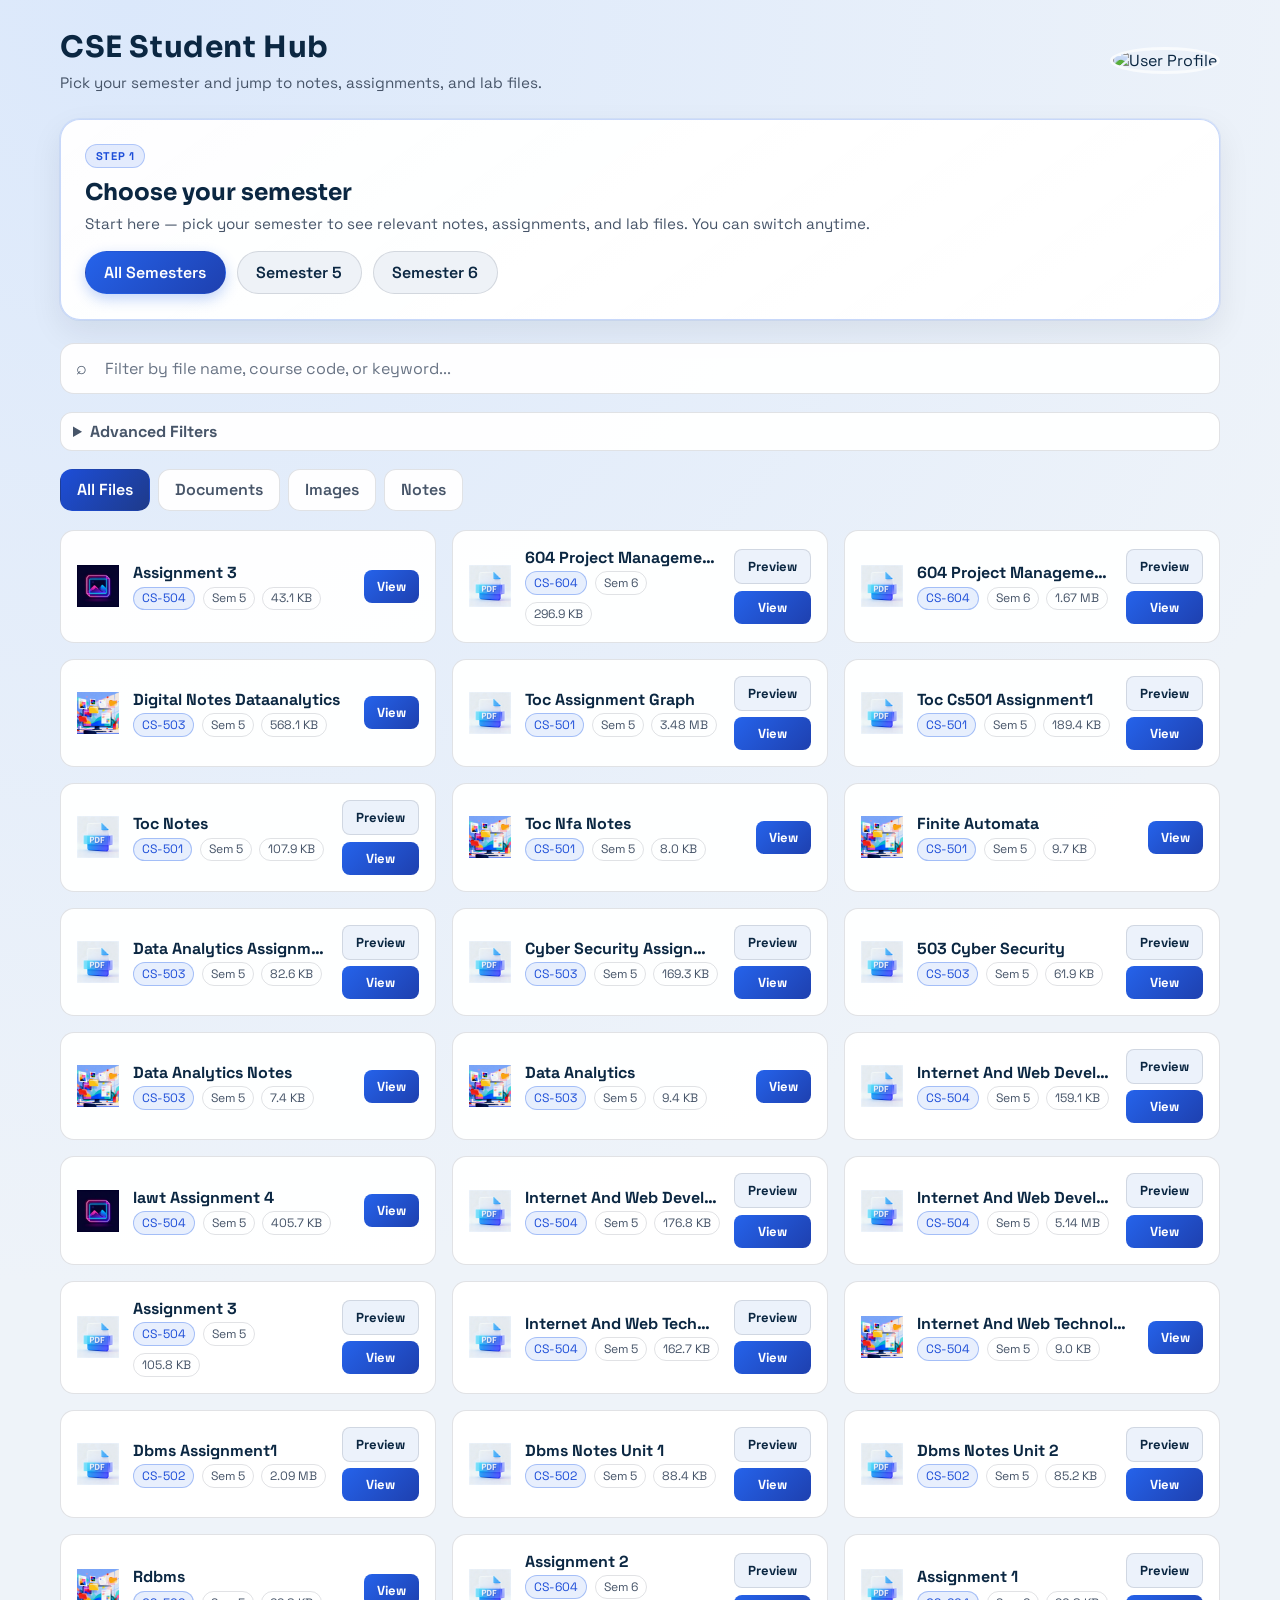
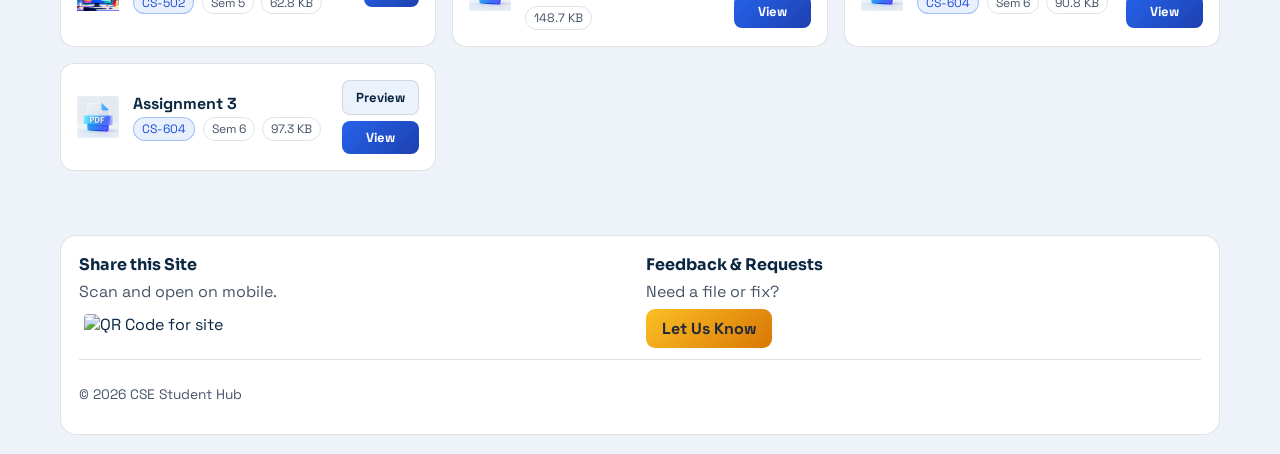
==== commit 35ebf9f9: "Auto-update index.html" ====
--- a/index.html
+++ b/index.html
@@ -63,7 +63,7 @@
         </section>
 
         <div id="AllFiles" class="tab-content" style="display: block;"><div class="file-grid">
-    <div class="file-card file-row" data-keywords="Assignment 3 CS-504 semester 5" data-course="CS-504" data-semester="5" data-type="png" data-date="2026-04-01T19:16:25">
+    <div class="file-card file-row" data-keywords="Assignment 3 CS-504 semester 5" data-course="CS-504" data-semester="5" data-type="png" data-date="2026-04-01T19:16:56">
         <div class="file-icon"><img src="image.png" alt=".png icon"></div>
         <div class="file-details">
             <div class="file-title">Assignment 3</div>
@@ -75,7 +75,7 @@
             <a href="content/general/general/assignments/general_general_assignment_cs-504-assignment-3.png" target="_blank" class="download-button" aria-label="Open Assignment 3">View</a>
         </div>
     </div>
-    <div class="file-card file-row" data-keywords="604 Project Management Unit 1 CS-604 semester 6" data-course="CS-604" data-semester="6" data-type="pdf" data-date="2026-04-01T19:16:25">
+    <div class="file-card file-row" data-keywords="604 Project Management Unit 1 CS-604 semester 6" data-course="CS-604" data-semester="6" data-type="pdf" data-date="2026-04-01T19:16:56">
         <div class="file-icon"><img src="pdf.png" alt=".pdf icon"></div>
         <div class="file-details">
             <div class="file-title">604 Project Management Unit 1</div>
@@ -87,7 +87,7 @@
             <a href="content/general/general/documents/general_general_project_604-project-management-unit-1.pdf" target="_blank" class="download-button" aria-label="Open 604 Project Management Unit 1">View</a>
         </div>
     </div>
-    <div class="file-card file-row" data-keywords="604 Project Management Notes CS-604 semester 6" data-course="CS-604" data-semester="6" data-type="pdf" data-date="2026-04-01T19:16:25">
+    <div class="file-card file-row" data-keywords="604 Project Management Notes CS-604 semester 6" data-course="CS-604" data-semester="6" data-type="pdf" data-date="2026-04-01T19:16:56">
         <div class="file-icon"><img src="pdf.png" alt=".pdf icon"></div>
         <div class="file-details">
             <div class="file-title">604 Project Management Notes</div>
@@ -99,7 +99,7 @@
             <a href="content/general/general/notes/general_general_notes_604-project-management-notes.pdf" target="_blank" class="download-button" aria-label="Open 604 Project Management Notes">View</a>
         </div>
     </div>
-    <div class="file-card file-row" data-keywords="Digital Notes Dataanalytics CS-503 semester 5" data-course="CS-503" data-semester="5" data-type="epub" data-date="2026-04-01T19:16:25">
+    <div class="file-card file-row" data-keywords="Digital Notes Dataanalytics CS-503 semester 5" data-course="CS-503" data-semester="5" data-type="epub" data-date="2026-04-01T19:16:56">
         <div class="file-icon"><img src="notes.png" alt=".epub icon"></div>
         <div class="file-details">
             <div class="file-title">Digital Notes Dataanalytics</div>
@@ -111,7 +111,7 @@
             <a href="content/general/general/notes/general_general_notes_digital-notes-dataanalytics.epub" target="_blank" class="download-button" aria-label="Open Digital Notes Dataanalytics">View</a>
         </div>
     </div>
-    <div class="file-card file-row" data-keywords="Toc Assignment Graph CS-501 semester 5" data-course="CS-501" data-semester="5" data-type="pdf" data-date="2026-04-01T19:16:25">
+    <div class="file-card file-row" data-keywords="Toc Assignment Graph CS-501 semester 5" data-course="CS-501" data-semester="5" data-type="pdf" data-date="2026-04-01T19:16:56">
         <div class="file-icon"><img src="pdf.png" alt=".pdf icon"></div>
         <div class="file-details">
             <div class="file-title">Toc Assignment Graph</div>
@@ -123,7 +123,7 @@
             <a href="content/sem5/cs-501/assignments/sem5_cs-501_assignment_toc-assignment-graph.pdf" target="_blank" class="download-button" aria-label="Open Toc Assignment Graph">View</a>
         </div>
     </div>
-    <div class="file-card file-row" data-keywords="Toc Cs501 Assignment1 CS-501 semester 5" data-course="CS-501" data-semester="5" data-type="pdf" data-date="2026-04-01T19:16:25">
+    <div class="file-card file-row" data-keywords="Toc Cs501 Assignment1 CS-501 semester 5" data-course="CS-501" data-semester="5" data-type="pdf" data-date="2026-04-01T19:16:56">
         <div class="file-icon"><img src="pdf.png" alt=".pdf icon"></div>
         <div class="file-details">
             <div class="file-title">Toc Cs501 Assignment1</div>
@@ -135,7 +135,7 @@
             <a href="content/sem5/cs-501/assignments/sem5_cs-501_assignment_toc-cs501-assignment1.pdf" target="_blank" class="download-button" aria-label="Open Toc Cs501 Assignment1">View</a>
         </div>
     </div>
-    <div class="file-card file-row" data-keywords="Toc Notes CS-501 semester 5" data-course="CS-501" data-semester="5" data-type="pdf" data-date="2026-04-01T19:16:25">
+    <div class="file-card file-row" data-keywords="Toc Notes CS-501 semester 5" data-course="CS-501" data-semester="5" data-type="pdf" data-date="2026-04-01T19:16:56">
         <div class="file-icon"><img src="pdf.png" alt=".pdf icon"></div>
         <div class="file-details">
             <div class="file-title">Toc Notes</div>
@@ -147,7 +147,7 @@
             <a href="content/sem5/cs-501/notes/sem5_cs-501_notes_toc-notes.pdf" target="_blank" class="download-button" aria-label="Open Toc Notes">View</a>
         </div>
     </div>
-    <div class="file-card file-row" data-keywords="Toc Nfa Notes CS-501 semester 5" data-course="CS-501" data-semester="5" data-type="epub" data-date="2026-04-01T19:16:25">
+    <div class="file-card file-row" data-keywords="Toc Nfa Notes CS-501 semester 5" data-course="CS-501" data-semester="5" data-type="epub" data-date="2026-04-01T19:16:56">
         <div class="file-icon"><img src="notes.png" alt=".epub icon"></div>
         <div class="file-details">
             <div class="file-title">Toc Nfa Notes</div>
@@ -159,7 +159,7 @@
             <a href="content/sem5/cs-501/notes/sem5_cs-501_notes_toc-nfa-notes.epub" target="_blank" class="download-button" aria-label="Open Toc Nfa Notes">View</a>
         </div>
     </div>
-    <div class="file-card file-row" data-keywords="Finite Automata CS-501 semester 5" data-course="CS-501" data-semester="5" data-type="epub" data-date="2026-04-01T19:16:25">
+    <div class="file-card file-row" data-keywords="Finite Automata CS-501 semester 5" data-course="CS-501" data-semester="5" data-type="epub" data-date="2026-04-01T19:16:56">
         <div class="file-icon"><img src="notes.png" alt=".epub icon"></div>
         <div class="file-details">
             <div class="file-title">Finite Automata</div>
@@ -171,7 +171,7 @@
             <a href="content/sem5/cs-501/notes/sem5_cs-501_resource_finite-automata.epub" target="_blank" class="download-button" aria-label="Open Finite Automata">View</a>
         </div>
     </div>
-    <div class="file-card file-row" data-keywords="Data Analytics Assignment1 CS-503 semester 5" data-course="CS-503" data-semester="5" data-type="pdf" data-date="2026-04-01T19:16:25">
+    <div class="file-card file-row" data-keywords="Data Analytics Assignment1 CS-503 semester 5" data-course="CS-503" data-semester="5" data-type="pdf" data-date="2026-04-01T19:16:56">
         <div class="file-icon"><img src="pdf.png" alt=".pdf icon"></div>
         <div class="file-details">
             <div class="file-title">Data Analytics Assignment1</div>
@@ -183,7 +183,7 @@
             <a href="content/sem5/cs-503/assignments/sem5_cs-503_assignment_data-analytics-assignment1.pdf" target="_blank" class="download-button" aria-label="Open Data Analytics Assignment1">View</a>
         </div>
     </div>
-    <div class="file-card file-row" data-keywords="Cyber Security Assignment 2 CS-503 semester 5" data-course="CS-503" data-semester="5" data-type="pdf" data-date="2026-04-01T19:16:25">
+    <div class="file-card file-row" data-keywords="Cyber Security Assignment 2 CS-503 semester 5" data-course="CS-503" data-semester="5" data-type="pdf" data-date="2026-04-01T19:16:56">
         <div class="file-icon"><img src="pdf.png" alt=".pdf icon"></div>
         <div class="file-details">
             <div class="file-title">Cyber Security Assignment 2</div>
@@ -195,7 +195,7 @@
             <a href="content/sem5/cs-503/assignments/sem5_cs-503_assignment_cs-503-cyber-security-assignment-2.pdf" target="_blank" class="download-button" aria-label="Open Cyber Security Assignment 2">View</a>
         </div>
     </div>
-    <div class="file-card file-row" data-keywords="503 Cyber Security CS-503 semester 5" data-course="CS-503" data-semester="5" data-type="pdf" data-date="2026-04-01T19:16:25">
+    <div class="file-card file-row" data-keywords="503 Cyber Security CS-503 semester 5" data-course="CS-503" data-semester="5" data-type="pdf" data-date="2026-04-01T19:16:56">
         <div class="file-icon"><img src="pdf.png" alt=".pdf icon"></div>
         <div class="file-details">
             <div class="file-title">503 Cyber Security</div>
@@ -207,7 +207,7 @@
             <a href="content/sem5/cs-503/documents/sem5_cs-503_resource_503-cyber-security.pdf" target="_blank" class="download-button" aria-label="Open 503 Cyber Security">View</a>
         </div>
     </div>
-    <div class="file-card file-row" data-keywords="Data Analytics Notes CS-503 semester 5" data-course="CS-503" data-semester="5" data-type="epub" data-date="2026-04-01T19:16:25">
+    <div class="file-card file-row" data-keywords="Data Analytics Notes CS-503 semester 5" data-course="CS-503" data-semester="5" data-type="epub" data-date="2026-04-01T19:16:56">
         <div class="file-icon"><img src="notes.png" alt=".epub icon"></div>
         <div class="file-details">
             <div class="file-title">Data Analytics Notes</div>
@@ -219,7 +219,7 @@
             <a href="content/sem5/cs-503/notes/sem5_cs-503_notes_data-analytics-notes.epub" target="_blank" class="download-button" aria-label="Open Data Analytics Notes">View</a>
         </div>
     </div>
-    <div class="file-card file-row" data-keywords="Data Analytics CS-503 semester 5" data-course="CS-503" data-semester="5" data-type="epub" data-date="2026-04-01T19:16:25">
+    <div class="file-card file-row" data-keywords="Data Analytics CS-503 semester 5" data-course="CS-503" data-semester="5" data-type="epub" data-date="2026-04-01T19:16:56">
         <div class="file-icon"><img src="notes.png" alt=".epub icon"></div>
         <div class="file-details">
             <div class="file-title">Data Analytics</div>
@@ -231,7 +231,7 @@
             <a href="content/sem5/cs-503/notes/sem5_cs-503_resource_data-analytics.epub" target="_blank" class="download-button" aria-label="Open Data Analytics">View</a>
         </div>
     </div>
-    <div class="file-card file-row" data-keywords="Internet And Web Development Assignment 4 CS-504 semester 5" data-course="CS-504" data-semester="5" data-type="pdf" data-date="2026-04-01T19:16:25">
+    <div class="file-card file-row" data-keywords="Internet And Web Development Assignment 4 CS-504 semester 5" data-course="CS-504" data-semester="5" data-type="pdf" data-date="2026-04-01T19:16:56">
         <div class="file-icon"><img src="pdf.png" alt=".pdf icon"></div>
         <div class="file-details">
             <div class="file-title">Internet And Web Development Assignment 4</div>
@@ -243,7 +243,7 @@
             <a href="content/sem5/cs-504/assignments/sem5_cs-504_assignment_internet-and-web-development-assignment-4.pdf" target="_blank" class="download-button" aria-label="Open Internet And Web Development Assignment 4">View</a>
         </div>
     </div>
-    <div class="file-card file-row" data-keywords="Iawt Assignment 4 CS-504 semester 5" data-course="CS-504" data-semester="5" data-type="png" data-date="2026-04-01T19:16:25">
+    <div class="file-card file-row" data-keywords="Iawt Assignment 4 CS-504 semester 5" data-course="CS-504" data-semester="5" data-type="png" data-date="2026-04-01T19:16:56">
         <div class="file-icon"><img src="image.png" alt=".png icon"></div>
         <div class="file-details">
             <div class="file-title">Iawt Assignment 4</div>
@@ -255,7 +255,7 @@
             <a href="content/sem5/cs-504/assignments/sem5_cs-504_assignment_iawt-assignment-4.png" target="_blank" class="download-button" aria-label="Open Iawt Assignment 4">View</a>
         </div>
     </div>
-    <div class="file-card file-row" data-keywords="Internet And Web Development Assignment 2 CS-504 semester 5" data-course="CS-504" data-semester="5" data-type="pdf" data-date="2026-04-01T19:16:25">
+    <div class="file-card file-row" data-keywords="Internet And Web Development Assignment 2 CS-504 semester 5" data-course="CS-504" data-semester="5" data-type="pdf" data-date="2026-04-01T19:16:56">
         <div class="file-icon"><img src="pdf.png" alt=".pdf icon"></div>
         <div class="file-details">
             <div class="file-title">Internet And Web Development Assignment 2</div>
@@ -267,7 +267,7 @@
             <a href="content/sem5/cs-504/assignments/sem5_cs-504_assignment_internet-and-web-development-assignment-2.pdf" target="_blank" class="download-button" aria-label="Open Internet And Web Development Assignment 2">View</a>
         </div>
     </div>
-    <div class="file-card file-row" data-keywords="Internet And Web Development Assignment CS-504 semester 5" data-course="CS-504" data-semester="5" data-type="pdf" data-date="2026-04-01T19:16:25">
+    <div class="file-card file-row" data-keywords="Internet And Web Development Assignment CS-504 semester 5" data-course="CS-504" data-semester="5" data-type="pdf" data-date="2026-04-01T19:16:56">
         <div class="file-icon"><img src="pdf.png" alt=".pdf icon"></div>
         <div class="file-details">
             <div class="file-title">Internet And Web Development Assignment</div>
@@ -279,7 +279,7 @@
             <a href="content/sem5/cs-504/assignments/sem5_cs-504_assignment_internet-and-web-development-assignment.pdf" target="_blank" class="download-button" aria-label="Open Internet And Web Development Assignment">View</a>
         </div>
     </div>
-    <div class="file-card file-row" data-keywords="Assignment 3 CS-504 semester 5" data-course="CS-504" data-semester="5" data-type="pdf" data-date="2026-04-01T19:16:25">
+    <div class="file-card file-row" data-keywords="Assignment 3 CS-504 semester 5" data-course="CS-504" data-semester="5" data-type="pdf" data-date="2026-04-01T19:16:56">
         <div class="file-icon"><img src="pdf.png" alt=".pdf icon"></div>
         <div class="file-details">
             <div class="file-title">Assignment 3</div>
@@ -291,7 +291,7 @@
             <a href="content/sem5/cs-504/assignments/sem5_cs-504_assignment_cs504-assignment-3.pdf" target="_blank" class="download-button" aria-label="Open Assignment 3">View</a>
         </div>
     </div>
-    <div class="file-card file-row" data-keywords="Internet And Web Technology Notes CS-504 semester 5" data-course="CS-504" data-semester="5" data-type="pdf" data-date="2026-04-01T19:16:25">
+    <div class="file-card file-row" data-keywords="Internet And Web Technology Notes CS-504 semester 5" data-course="CS-504" data-semester="5" data-type="pdf" data-date="2026-04-01T19:16:56">
         <div class="file-icon"><img src="pdf.png" alt=".pdf icon"></div>
         <div class="file-details">
             <div class="file-title">Internet And Web Technology Notes</div>
@@ -303,7 +303,7 @@
             <a href="content/sem5/cs-504/notes/sem5_cs-504_notes_internet-and-web-technology-notes.pdf" target="_blank" class="download-button" aria-label="Open Internet And Web Technology Notes">View</a>
         </div>
     </div>
-    <div class="file-card file-row" data-keywords="Internet And Web Technology CS-504 semester 5" data-course="CS-504" data-semester="5" data-type="epub" data-date="2026-04-01T19:16:25">
+    <div class="file-card file-row" data-keywords="Internet And Web Technology CS-504 semester 5" data-course="CS-504" data-semester="5" data-type="epub" data-date="2026-04-01T19:16:56">
         <div class="file-icon"><img src="notes.png" alt=".epub icon"></div>
         <div class="file-details">
             <div class="file-title">Internet And Web Technology</div>
@@ -315,7 +315,7 @@
             <a href="content/sem5/cs-504/notes/sem5_cs-504_resource_internet-and-web-technology.epub" target="_blank" class="download-button" aria-label="Open Internet And Web Technology">View</a>
         </div>
     </div>
-    <div class="file-card file-row" data-keywords="Dbms Assignment1 CS-502 semester 5" data-course="CS-502" data-semester="5" data-type="pdf" data-date="2026-04-01T19:16:25">
+    <div class="file-card file-row" data-keywords="Dbms Assignment1 CS-502 semester 5" data-course="CS-502" data-semester="5" data-type="pdf" data-date="2026-04-01T19:16:56">
         <div class="file-icon"><img src="pdf.png" alt=".pdf icon"></div>
         <div class="file-details">
             <div class="file-title">Dbms Assignment1</div>
@@ -327,7 +327,7 @@
             <a href="content/sem5/cs-502/assignments/sem5_cs-502_assignment_dbms-assignment1.pdf" target="_blank" class="download-button" aria-label="Open Dbms Assignment1">View</a>
         </div>
     </div>
-    <div class="file-card file-row" data-keywords="Dbms Notes Unit 1 CS-502 semester 5" data-course="CS-502" data-semester="5" data-type="pdf" data-date="2026-04-01T19:16:25">
+    <div class="file-card file-row" data-keywords="Dbms Notes Unit 1 CS-502 semester 5" data-course="CS-502" data-semester="5" data-type="pdf" data-date="2026-04-01T19:16:56">
         <div class="file-icon"><img src="pdf.png" alt=".pdf icon"></div>
         <div class="file-details">
             <div class="file-title">Dbms Notes Unit 1</div>
@@ -339,7 +339,7 @@
             <a href="content/sem5/cs-502/notes/sem5_cs-502_notes_dbms-notes-unit-1.pdf" target="_blank" class="download-button" aria-label="Open Dbms Notes Unit 1">View</a>
         </div>
     </div>
-    <div class="file-card file-row" data-keywords="Dbms Notes Unit 2 CS-502 semester 5" data-course="CS-502" data-semester="5" data-type="pdf" data-date="2026-04-01T19:16:25">
+    <div class="file-card file-row" data-keywords="Dbms Notes Unit 2 CS-502 semester 5" data-course="CS-502" data-semester="5" data-type="pdf" data-date="2026-04-01T19:16:56">
         <div class="file-icon"><img src="pdf.png" alt=".pdf icon"></div>
         <div class="file-details">
             <div class="file-title">Dbms Notes Unit 2</div>
@@ -351,7 +351,7 @@
             <a href="content/sem5/cs-502/notes/sem5_cs-502_notes_dbms-notes-unit-2.pdf" target="_blank" class="download-button" aria-label="Open Dbms Notes Unit 2">View</a>
         </div>
     </div>
-    <div class="file-card file-row" data-keywords="Rdbms CS-502 semester 5" data-course="CS-502" data-semester="5" data-type="epub" data-date="2026-04-01T19:16:25">
+    <div class="file-card file-row" data-keywords="Rdbms CS-502 semester 5" data-course="CS-502" data-semester="5" data-type="epub" data-date="2026-04-01T19:16:56">
         <div class="file-icon"><img src="notes.png" alt=".epub icon"></div>
         <div class="file-details">
             <div class="file-title">Rdbms</div>
@@ -363,7 +363,7 @@
             <a href="content/sem5/cs-502/notes/sem5_cs-502_resource_rdbms.epub" target="_blank" class="download-button" aria-label="Open Rdbms">View</a>
         </div>
     </div>
-    <div class="file-card file-row" data-keywords="Assignment 2 CS-604 semester 6" data-course="CS-604" data-semester="6" data-type="pdf" data-date="2026-04-01T19:16:25">
+    <div class="file-card file-row" data-keywords="Assignment 2 CS-604 semester 6" data-course="CS-604" data-semester="6" data-type="pdf" data-date="2026-04-01T19:16:56">
         <div class="file-icon"><img src="pdf.png" alt=".pdf icon"></div>
         <div class="file-details">
             <div class="file-title">Assignment 2</div>
@@ -375,19 +375,7 @@
             <a href="content/sem6/cs-604/assignments/sem6_cs-604_assignment_cs-604-assignment-2.pdf" target="_blank" class="download-button" aria-label="Open Assignment 2">View</a>
         </div>
     </div>
-    <div class="file-card file-row" data-keywords="Assignment 2 2 CS-604 semester 6" data-course="CS-604" data-semester="6" data-type="pdf" data-date="2026-04-01T19:16:25">
-        <div class="file-icon"><img src="pdf.png" alt=".pdf icon"></div>
-        <div class="file-details">
-            <div class="file-title">Assignment 2 2</div>
-            <div class="file-meta"><span>CS-604</span><span>Sem 6</span><span>148.7 KB</span></div>
-            
-        </div>
-        <div class="file-actions">
-            <button class="preview-button" data-pdf-url="content/sem6/cs-604/assignments/sem6_cs-604_assignment_cs-604-assignment-2-2.pdf">Preview</button>
-            <a href="content/sem6/cs-604/assignments/sem6_cs-604_assignment_cs-604-assignment-2-2.pdf" target="_blank" class="download-button" aria-label="Open Assignment 2 2">View</a>
-        </div>
-    </div>
-    <div class="file-card file-row" data-keywords="Assignment 1 CS-604 semester 6" data-course="CS-604" data-semester="6" data-type="pdf" data-date="2026-04-01T19:16:25">
+    <div class="file-card file-row" data-keywords="Assignment 1 CS-604 semester 6" data-course="CS-604" data-semester="6" data-type="pdf" data-date="2026-04-01T19:16:56">
         <div class="file-icon"><img src="pdf.png" alt=".pdf icon"></div>
         <div class="file-details">
             <div class="file-title">Assignment 1</div>
@@ -399,7 +387,7 @@
             <a href="content/sem6/cs-604/assignments/sem6_cs-604_assignment_cs-604-assignment-1.pdf" target="_blank" class="download-button" aria-label="Open Assignment 1">View</a>
         </div>
     </div>
-    <div class="file-card file-row" data-keywords="Assignment 3 CS-604 semester 6" data-course="CS-604" data-semester="6" data-type="pdf" data-date="2026-04-01T19:16:25">
+    <div class="file-card file-row" data-keywords="Assignment 3 CS-604 semester 6" data-course="CS-604" data-semester="6" data-type="pdf" data-date="2026-04-01T19:16:56">
         <div class="file-icon"><img src="pdf.png" alt=".pdf icon"></div>
         <div class="file-details">
             <div class="file-title">Assignment 3</div>
@@ -411,7 +399,7 @@
             <a href="content/sem6/cs-604/assignments/sem6_cs-604_assignment_cs-604-assignment-3.pdf" target="_blank" class="download-button" aria-label="Open Assignment 3">View</a>
         </div>
     </div></div></div><div id="Documents" class="tab-content" style="display: none;"><div class="file-grid">
-    <div class="file-card file-row" data-keywords="604 Project Management Unit 1 CS-604 semester 6" data-course="CS-604" data-semester="6" data-type="pdf" data-date="2026-04-01T19:16:25">
+    <div class="file-card file-row" data-keywords="604 Project Management Unit 1 CS-604 semester 6" data-course="CS-604" data-semester="6" data-type="pdf" data-date="2026-04-01T19:16:56">
         <div class="file-icon"><img src="pdf.png" alt=".pdf icon"></div>
         <div class="file-details">
             <div class="file-title">604 Project Management Unit 1</div>
@@ -423,7 +411,7 @@
             <a href="content/general/general/documents/general_general_project_604-project-management-unit-1.pdf" target="_blank" class="download-button" aria-label="Open 604 Project Management Unit 1">View</a>
         </div>
     </div>
-    <div class="file-card file-row" data-keywords="604 Project Management Notes CS-604 semester 6" data-course="CS-604" data-semester="6" data-type="pdf" data-date="2026-04-01T19:16:25">
+    <div class="file-card file-row" data-keywords="604 Project Management Notes CS-604 semester 6" data-course="CS-604" data-semester="6" data-type="pdf" data-date="2026-04-01T19:16:56">
         <div class="file-icon"><img src="pdf.png" alt=".pdf icon"></div>
         <div class="file-details">
             <div class="file-title">604 Project Management Notes</div>
@@ -435,7 +423,7 @@
             <a href="content/general/general/notes/general_general_notes_604-project-management-notes.pdf" target="_blank" class="download-button" aria-label="Open 604 Project Management Notes">View</a>
         </div>
     </div>
-    <div class="file-card file-row" data-keywords="Toc Assignment Graph CS-501 semester 5" data-course="CS-501" data-semester="5" data-type="pdf" data-date="2026-04-01T19:16:25">
+    <div class="file-card file-row" data-keywords="Toc Assignment Graph CS-501 semester 5" data-course="CS-501" data-semester="5" data-type="pdf" data-date="2026-04-01T19:16:56">
         <div class="file-icon"><img src="pdf.png" alt=".pdf icon"></div>
         <div class="file-details">
             <div class="file-title">Toc Assignment Graph</div>
@@ -447,7 +435,7 @@
             <a href="content/sem5/cs-501/assignments/sem5_cs-501_assignment_toc-assignment-graph.pdf" target="_blank" class="download-button" aria-label="Open Toc Assignment Graph">View</a>
         </div>
     </div>
-    <div class="file-card file-row" data-keywords="Toc Cs501 Assignment1 CS-501 semester 5" data-course="CS-501" data-semester="5" data-type="pdf" data-date="2026-04-01T19:16:25">
+    <div class="file-card file-row" data-keywords="Toc Cs501 Assignment1 CS-501 semester 5" data-course="CS-501" data-semester="5" data-type="pdf" data-date="2026-04-01T19:16:56">
         <div class="file-icon"><img src="pdf.png" alt=".pdf icon"></div>
         <div class="file-details">
             <div class="file-title">Toc Cs501 Assignment1</div>
@@ -459,7 +447,7 @@
             <a href="content/sem5/cs-501/assignments/sem5_cs-501_assignment_toc-cs501-assignment1.pdf" target="_blank" class="download-button" aria-label="Open Toc Cs501 Assignment1">View</a>
         </div>
     </div>
-    <div class="file-card file-row" data-keywords="Toc Notes CS-501 semester 5" data-course="CS-501" data-semester="5" data-type="pdf" data-date="2026-04-01T19:16:25">
+    <div class="file-card file-row" data-keywords="Toc Notes CS-501 semester 5" data-course="CS-501" data-semester="5" data-type="pdf" data-date="2026-04-01T19:16:56">
         <div class="file-icon"><img src="pdf.png" alt=".pdf icon"></div>
         <div class="file-details">
             <div class="file-title">Toc Notes</div>
@@ -471,7 +459,7 @@
             <a href="content/sem5/cs-501/notes/sem5_cs-501_notes_toc-notes.pdf" target="_blank" class="download-button" aria-label="Open Toc Notes">View</a>
         </div>
     </div>
-    <div class="file-card file-row" data-keywords="Data Analytics Assignment1 CS-503 semester 5" data-course="CS-503" data-semester="5" data-type="pdf" data-date="2026-04-01T19:16:25">
+    <div class="file-card file-row" data-keywords="Data Analytics Assignment1 CS-503 semester 5" data-course="CS-503" data-semester="5" data-type="pdf" data-date="2026-04-01T19:16:56">
         <div class="file-icon"><img src="pdf.png" alt=".pdf icon"></div>
         <div class="file-details">
             <div class="file-title">Data Analytics Assignment1</div>
@@ -483,7 +471,7 @@
             <a href="content/sem5/cs-503/assignments/sem5_cs-503_assignment_data-analytics-assignment1.pdf" target="_blank" class="download-button" aria-label="Open Data Analytics Assignment1">View</a>
         </div>
     </div>
-    <div class="file-card file-row" data-keywords="Cyber Security Assignment 2 CS-503 semester 5" data-course="CS-503" data-semester="5" data-type="pdf" data-date="2026-04-01T19:16:25">
+    <div class="file-card file-row" data-keywords="Cyber Security Assignment 2 CS-503 semester 5" data-course="CS-503" data-semester="5" data-type="pdf" data-date="2026-04-01T19:16:56">
         <div class="file-icon"><img src="pdf.png" alt=".pdf icon"></div>
         <div class="file-details">
             <div class="file-title">Cyber Security Assignment 2</div>
@@ -495,7 +483,7 @@
             <a href="content/sem5/cs-503/assignments/sem5_cs-503_assignment_cs-503-cyber-security-assignment-2.pdf" target="_blank" class="download-button" aria-label="Open Cyber Security Assignment 2">View</a>
         </div>
     </div>
-    <div class="file-card file-row" data-keywords="503 Cyber Security CS-503 semester 5" data-course="CS-503" data-semester="5" data-type="pdf" data-date="2026-04-01T19:16:25">
+    <div class="file-card file-row" data-keywords="503 Cyber Security CS-503 semester 5" data-course="CS-503" data-semester="5" data-type="pdf" data-date="2026-04-01T19:16:56">
         <div class="file-icon"><img src="pdf.png" alt=".pdf icon"></div>
         <div class="file-details">
             <div class="file-title">503 Cyber Security</div>
@@ -507,7 +495,7 @@
             <a href="content/sem5/cs-503/documents/sem5_cs-503_resource_503-cyber-security.pdf" target="_blank" class="download-button" aria-label="Open 503 Cyber Security">View</a>
         </div>
     </div>
-    <div class="file-card file-row" data-keywords="Internet And Web Development Assignment 4 CS-504 semester 5" data-course="CS-504" data-semester="5" data-type="pdf" data-date="2026-04-01T19:16:25">
+    <div class="file-card file-row" data-keywords="Internet And Web Development Assignment 4 CS-504 semester 5" data-course="CS-504" data-semester="5" data-type="pdf" data-date="2026-04-01T19:16:56">
         <div class="file-icon"><img src="pdf.png" alt=".pdf icon"></div>
         <div class="file-details">
             <div class="file-title">Internet And Web Development Assignment 4</div>
@@ -519,7 +507,7 @@
             <a href="content/sem5/cs-504/assignments/sem5_cs-504_assignment_internet-and-web-development-assignment-4.pdf" target="_blank" class="download-button" aria-label="Open Internet And Web Development Assignment 4">View</a>
         </div>
     </div>
-    <div class="file-card file-row" data-keywords="Internet And Web Development Assignment 2 CS-504 semester 5" data-course="CS-504" data-semester="5" data-type="pdf" data-date="2026-04-01T19:16:25">
+    <div class="file-card file-row" data-keywords="Internet And Web Development Assignment 2 CS-504 semester 5" data-course="CS-504" data-semester="5" data-type="pdf" data-date="2026-04-01T19:16:56">
         <div class="file-icon"><img src="pdf.png" alt=".pdf icon"></div>
         <div class="file-details">
             <div class="file-title">Internet And Web Development Assignment 2</div>
@@ -531,7 +519,7 @@
             <a href="content/sem5/cs-504/assignments/sem5_cs-504_assignment_internet-and-web-development-assignment-2.pdf" target="_blank" class="download-button" aria-label="Open Internet And Web Development Assignment 2">View</a>
         </div>
     </div>
-    <div class="file-card file-row" data-keywords="Internet And Web Development Assignment CS-504 semester 5" data-course="CS-504" data-semester="5" data-type="pdf" data-date="2026-04-01T19:16:25">
+    <div class="file-card file-row" data-keywords="Internet And Web Development Assignment CS-504 semester 5" data-course="CS-504" data-semester="5" data-type="pdf" data-date="2026-04-01T19:16:56">
         <div class="file-icon"><img src="pdf.png" alt=".pdf icon"></div>
         <div class="file-details">
             <div class="file-title">Internet And Web Development Assignment</div>
@@ -543,7 +531,7 @@
             <a href="content/sem5/cs-504/assignments/sem5_cs-504_assignment_internet-and-web-development-assignment.pdf" target="_blank" class="download-button" aria-label="Open Internet And Web Development Assignment">View</a>
         </div>
     </div>
-    <div class="file-card file-row" data-keywords="Assignment 3 CS-504 semester 5" data-course="CS-504" data-semester="5" data-type="pdf" data-date="2026-04-01T19:16:25">
+    <div class="file-card file-row" data-keywords="Assignment 3 CS-504 semester 5" data-course="CS-504" data-semester="5" data-type="pdf" data-date="2026-04-01T19:16:56">
         <div class="file-icon"><img src="pdf.png" alt=".pdf icon"></div>
         <div class="file-details">
             <div class="file-title">Assignment 3</div>
@@ -555,7 +543,7 @@
             <a href="content/sem5/cs-504/assignments/sem5_cs-504_assignment_cs504-assignment-3.pdf" target="_blank" class="download-button" aria-label="Open Assignment 3">View</a>
         </div>
     </div>
-    <div class="file-card file-row" data-keywords="Internet And Web Technology Notes CS-504 semester 5" data-course="CS-504" data-semester="5" data-type="pdf" data-date="2026-04-01T19:16:25">
+    <div class="file-card file-row" data-keywords="Internet And Web Technology Notes CS-504 semester 5" data-course="CS-504" data-semester="5" data-type="pdf" data-date="2026-04-01T19:16:56">
         <div class="file-icon"><img src="pdf.png" alt=".pdf icon"></div>
         <div class="file-details">
             <div class="file-title">Internet And Web Technology Notes</div>
@@ -567,7 +555,7 @@
             <a href="content/sem5/cs-504/notes/sem5_cs-504_notes_internet-and-web-technology-notes.pdf" target="_blank" class="download-button" aria-label="Open Internet And Web Technology Notes">View</a>
         </div>
     </div>
-    <div class="file-card file-row" data-keywords="Dbms Assignment1 CS-502 semester 5" data-course="CS-502" data-semester="5" data-type="pdf" data-date="2026-04-01T19:16:25">
+    <div class="file-card file-row" data-keywords="Dbms Assignment1 CS-502 semester 5" data-course="CS-502" data-semester="5" data-type="pdf" data-date="2026-04-01T19:16:56">
         <div class="file-icon"><img src="pdf.png" alt=".pdf icon"></div>
         <div class="file-details">
             <div class="file-title">Dbms Assignment1</div>
@@ -579,7 +567,7 @@
             <a href="content/sem5/cs-502/assignments/sem5_cs-502_assignment_dbms-assignment1.pdf" target="_blank" class="download-button" aria-label="Open Dbms Assignment1">View</a>
         </div>
     </div>
-    <div class="file-card file-row" data-keywords="Dbms Notes Unit 1 CS-502 semester 5" data-course="CS-502" data-semester="5" data-type="pdf" data-date="2026-04-01T19:16:25">
+    <div class="file-card file-row" data-keywords="Dbms Notes Unit 1 CS-502 semester 5" data-course="CS-502" data-semester="5" data-type="pdf" data-date="2026-04-01T19:16:56">
         <div class="file-icon"><img src="pdf.png" alt=".pdf icon"></div>
         <div class="file-details">
             <div class="file-title">Dbms Notes Unit 1</div>
@@ -591,7 +579,7 @@
             <a href="content/sem5/cs-502/notes/sem5_cs-502_notes_dbms-notes-unit-1.pdf" target="_blank" class="download-button" aria-label="Open Dbms Notes Unit 1">View</a>
         </div>
     </div>
-    <div class="file-card file-row" data-keywords="Dbms Notes Unit 2 CS-502 semester 5" data-course="CS-502" data-semester="5" data-type="pdf" data-date="2026-04-01T19:16:25">
+    <div class="file-card file-row" data-keywords="Dbms Notes Unit 2 CS-502 semester 5" data-course="CS-502" data-semester="5" data-type="pdf" data-date="2026-04-01T19:16:56">
         <div class="file-icon"><img src="pdf.png" alt=".pdf icon"></div>
         <div class="file-details">
             <div class="file-title">Dbms Notes Unit 2</div>
@@ -603,7 +591,7 @@
             <a href="content/sem5/cs-502/notes/sem5_cs-502_notes_dbms-notes-unit-2.pdf" target="_blank" class="download-button" aria-label="Open Dbms Notes Unit 2">View</a>
         </div>
     </div>
-    <div class="file-card file-row" data-keywords="Assignment 2 CS-604 semester 6" data-course="CS-604" data-semester="6" data-type="pdf" data-date="2026-04-01T19:16:25">
+    <div class="file-card file-row" data-keywords="Assignment 2 CS-604 semester 6" data-course="CS-604" data-semester="6" data-type="pdf" data-date="2026-04-01T19:16:56">
         <div class="file-icon"><img src="pdf.png" alt=".pdf icon"></div>
         <div class="file-details">
             <div class="file-title">Assignment 2</div>
@@ -615,19 +603,7 @@
             <a href="content/sem6/cs-604/assignments/sem6_cs-604_assignment_cs-604-assignment-2.pdf" target="_blank" class="download-button" aria-label="Open Assignment 2">View</a>
         </div>
     </div>
-    <div class="file-card file-row" data-keywords="Assignment 2 2 CS-604 semester 6" data-course="CS-604" data-semester="6" data-type="pdf" data-date="2026-04-01T19:16:25">
-        <div class="file-icon"><img src="pdf.png" alt=".pdf icon"></div>
-        <div class="file-details">
-            <div class="file-title">Assignment 2 2</div>
-            <div class="file-meta"><span>CS-604</span><span>Sem 6</span><span>148.7 KB</span></div>
-            
-        </div>
-        <div class="file-actions">
-            <button class="preview-button" data-pdf-url="content/sem6/cs-604/assignments/sem6_cs-604_assignment_cs-604-assignment-2-2.pdf">Preview</button>
-            <a href="content/sem6/cs-604/assignments/sem6_cs-604_assignment_cs-604-assignment-2-2.pdf" target="_blank" class="download-button" aria-label="Open Assignment 2 2">View</a>
-        </div>
-    </div>
-    <div class="file-card file-row" data-keywords="Assignment 1 CS-604 semester 6" data-course="CS-604" data-semester="6" data-type="pdf" data-date="2026-04-01T19:16:25">
+    <div class="file-card file-row" data-keywords="Assignment 1 CS-604 semester 6" data-course="CS-604" data-semester="6" data-type="pdf" data-date="2026-04-01T19:16:56">
         <div class="file-icon"><img src="pdf.png" alt=".pdf icon"></div>
         <div class="file-details">
             <div class="file-title">Assignment 1</div>
@@ -639,7 +615,7 @@
             <a href="content/sem6/cs-604/assignments/sem6_cs-604_assignment_cs-604-assignment-1.pdf" target="_blank" class="download-button" aria-label="Open Assignment 1">View</a>
         </div>
     </div>
-    <div class="file-card file-row" data-keywords="Assignment 3 CS-604 semester 6" data-course="CS-604" data-semester="6" data-type="pdf" data-date="2026-04-01T19:16:25">
+    <div class="file-card file-row" data-keywords="Assignment 3 CS-604 semester 6" data-course="CS-604" data-semester="6" data-type="pdf" data-date="2026-04-01T19:16:56">
         <div class="file-icon"><img src="pdf.png" alt=".pdf icon"></div>
         <div class="file-details">
             <div class="file-title">Assignment 3</div>
@@ -651,7 +627,7 @@
             <a href="content/sem6/cs-604/assignments/sem6_cs-604_assignment_cs-604-assignment-3.pdf" target="_blank" class="download-button" aria-label="Open Assignment 3">View</a>
         </div>
     </div></div></div><div id="Images" class="tab-content" style="display: none;"><div class="file-grid">
-    <div class="file-card file-row" data-keywords="Assignment 3 CS-504 semester 5" data-course="CS-504" data-semester="5" data-type="png" data-date="2026-04-01T19:16:25">
+    <div class="file-card file-row" data-keywords="Assignment 3 CS-504 semester 5" data-course="CS-504" data-semester="5" data-type="png" data-date="2026-04-01T19:16:56">
         <div class="file-icon"><img src="image.png" alt=".png icon"></div>
         <div class="file-details">
             <div class="file-title">Assignment 3</div>
@@ -663,7 +639,7 @@
             <a href="content/general/general/assignments/general_general_assignment_cs-504-assignment-3.png" target="_blank" class="download-button" aria-label="Open Assignment 3">View</a>
         </div>
     </div>
-    <div class="file-card file-row" data-keywords="Iawt Assignment 4 CS-504 semester 5" data-course="CS-504" data-semester="5" data-type="png" data-date="2026-04-01T19:16:25">
+    <div class="file-card file-row" data-keywords="Iawt Assignment 4 CS-504 semester 5" data-course="CS-504" data-semester="5" data-type="png" data-date="2026-04-01T19:16:56">
         <div class="file-icon"><img src="image.png" alt=".png icon"></div>
         <div class="file-details">
             <div class="file-title">Iawt Assignment 4</div>
@@ -675,7 +651,7 @@
             <a href="content/sem5/cs-504/assignments/sem5_cs-504_assignment_iawt-assignment-4.png" target="_blank" class="download-button" aria-label="Open Iawt Assignment 4">View</a>
         </div>
     </div></div></div><div id="Notes" class="tab-content" style="display: none;"><div class="file-grid">
-    <div class="file-card file-row" data-keywords="Digital Notes Dataanalytics CS-503 semester 5" data-course="CS-503" data-semester="5" data-type="epub" data-date="2026-04-01T19:16:25">
+    <div class="file-card file-row" data-keywords="Digital Notes Dataanalytics CS-503 semester 5" data-course="CS-503" data-semester="5" data-type="epub" data-date="2026-04-01T19:16:56">
         <div class="file-icon"><img src="notes.png" alt=".epub icon"></div>
         <div class="file-details">
             <div class="file-title">Digital Notes Dataanalytics</div>
@@ -687,7 +663,7 @@
             <a href="content/general/general/notes/general_general_notes_digital-notes-dataanalytics.epub" target="_blank" class="download-button" aria-label="Open Digital Notes Dataanalytics">View</a>
         </div>
     </div>
-    <div class="file-card file-row" data-keywords="Toc Nfa Notes CS-501 semester 5" data-course="CS-501" data-semester="5" data-type="epub" data-date="2026-04-01T19:16:25">
+    <div class="file-card file-row" data-keywords="Toc Nfa Notes CS-501 semester 5" data-course="CS-501" data-semester="5" data-type="epub" data-date="2026-04-01T19:16:56">
         <div class="file-icon"><img src="notes.png" alt=".epub icon"></div>
         <div class="file-details">
             <div class="file-title">Toc Nfa Notes</div>
@@ -699,7 +675,7 @@
             <a href="content/sem5/cs-501/notes/sem5_cs-501_notes_toc-nfa-notes.epub" target="_blank" class="download-button" aria-label="Open Toc Nfa Notes">View</a>
         </div>
     </div>
-    <div class="file-card file-row" data-keywords="Finite Automata CS-501 semester 5" data-course="CS-501" data-semester="5" data-type="epub" data-date="2026-04-01T19:16:25">
+    <div class="file-card file-row" data-keywords="Finite Automata CS-501 semester 5" data-course="CS-501" data-semester="5" data-type="epub" data-date="2026-04-01T19:16:56">
         <div class="file-icon"><img src="notes.png" alt=".epub icon"></div>
         <div class="file-details">
             <div class="file-title">Finite Automata</div>
@@ -711,7 +687,7 @@
             <a href="content/sem5/cs-501/notes/sem5_cs-501_resource_finite-automata.epub" target="_blank" class="download-button" aria-label="Open Finite Automata">View</a>
         </div>
     </div>
-    <div class="file-card file-row" data-keywords="Data Analytics Notes CS-503 semester 5" data-course="CS-503" data-semester="5" data-type="epub" data-date="2026-04-01T19:16:25">
+    <div class="file-card file-row" data-keywords="Data Analytics Notes CS-503 semester 5" data-course="CS-503" data-semester="5" data-type="epub" data-date="2026-04-01T19:16:56">
         <div class="file-icon"><img src="notes.png" alt=".epub icon"></div>
         <div class="file-details">
             <div class="file-title">Data Analytics Notes</div>
@@ -723,7 +699,7 @@
             <a href="content/sem5/cs-503/notes/sem5_cs-503_notes_data-analytics-notes.epub" target="_blank" class="download-button" aria-label="Open Data Analytics Notes">View</a>
         </div>
     </div>
-    <div class="file-card file-row" data-keywords="Data Analytics CS-503 semester 5" data-course="CS-503" data-semester="5" data-type="epub" data-date="2026-04-01T19:16:25">
+    <div class="file-card file-row" data-keywords="Data Analytics CS-503 semester 5" data-course="CS-503" data-semester="5" data-type="epub" data-date="2026-04-01T19:16:56">
         <div class="file-icon"><img src="notes.png" alt=".epub icon"></div>
         <div class="file-details">
             <div class="file-title">Data Analytics</div>
@@ -735,7 +711,7 @@
             <a href="content/sem5/cs-503/notes/sem5_cs-503_resource_data-analytics.epub" target="_blank" class="download-button" aria-label="Open Data Analytics">View</a>
         </div>
     </div>
-    <div class="file-card file-row" data-keywords="Internet And Web Technology CS-504 semester 5" data-course="CS-504" data-semester="5" data-type="epub" data-date="2026-04-01T19:16:25">
+    <div class="file-card file-row" data-keywords="Internet And Web Technology CS-504 semester 5" data-course="CS-504" data-semester="5" data-type="epub" data-date="2026-04-01T19:16:56">
         <div class="file-icon"><img src="notes.png" alt=".epub icon"></div>
         <div class="file-details">
             <div class="file-title">Internet And Web Technology</div>
@@ -747,7 +723,7 @@
             <a href="content/sem5/cs-504/notes/sem5_cs-504_resource_internet-and-web-technology.epub" target="_blank" class="download-button" aria-label="Open Internet And Web Technology">View</a>
         </div>
     </div>
-    <div class="file-card file-row" data-keywords="Rdbms CS-502 semester 5" data-course="CS-502" data-semester="5" data-type="epub" data-date="2026-04-01T19:16:25">
+    <div class="file-card file-row" data-keywords="Rdbms CS-502 semester 5" data-course="CS-502" data-semester="5" data-type="epub" data-date="2026-04-01T19:16:56">
         <div class="file-icon"><img src="notes.png" alt=".epub icon"></div>
         <div class="file-details">
             <div class="file-title">Rdbms</div>
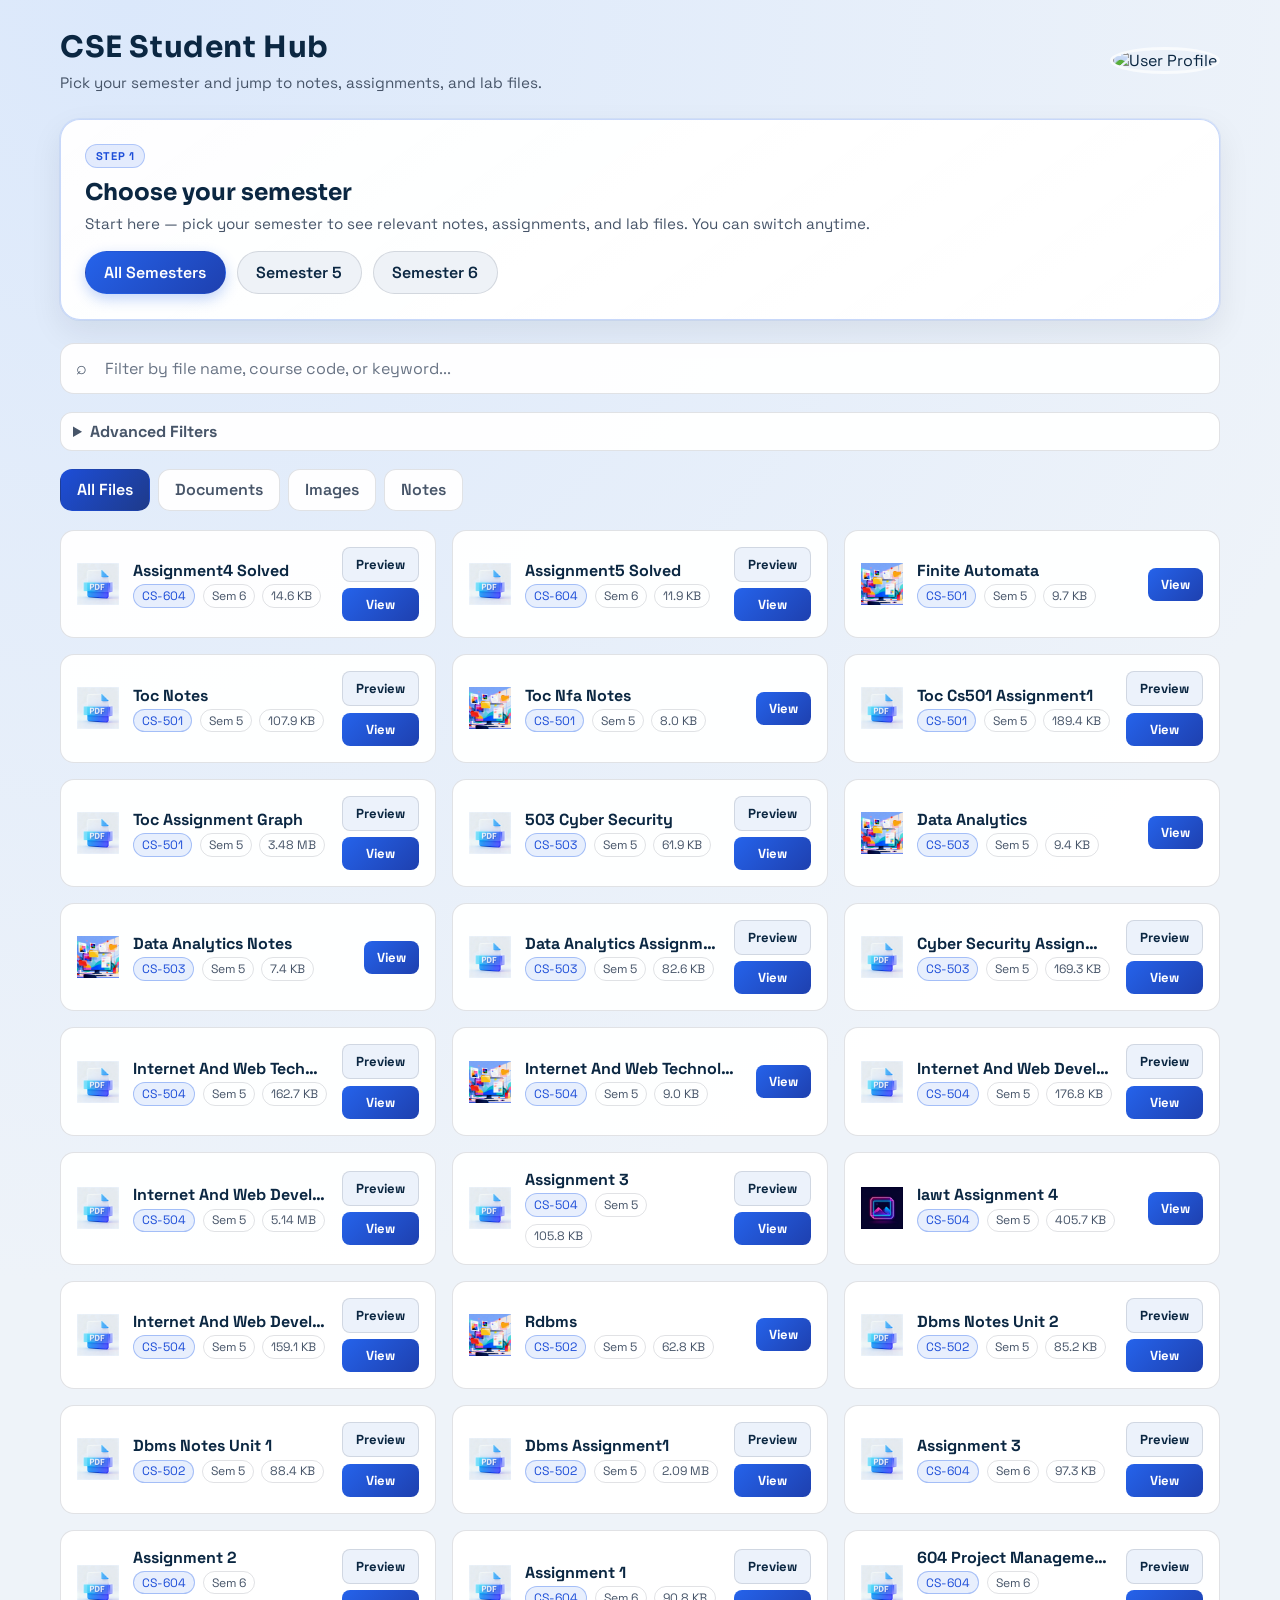
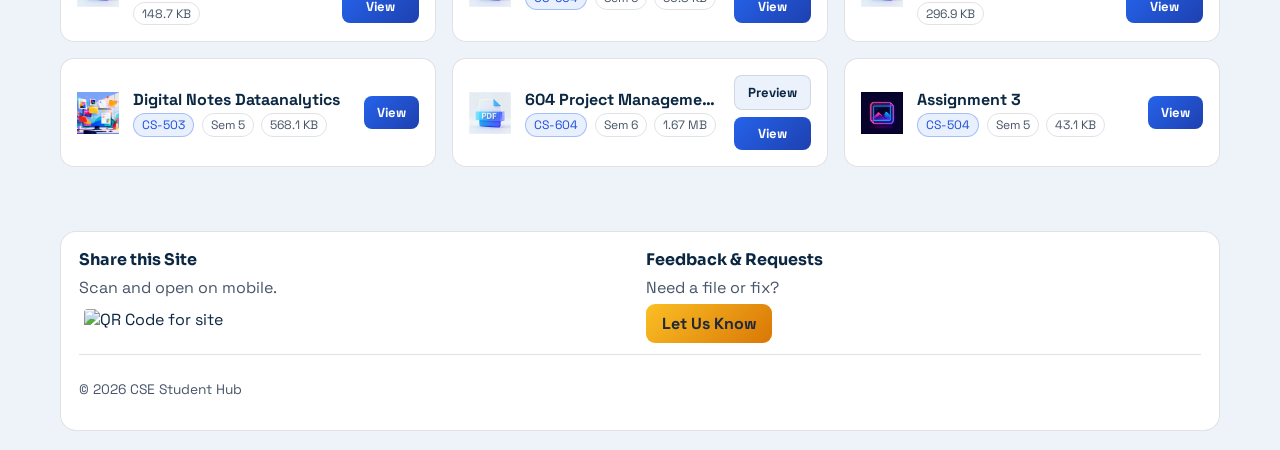
==== commit 78e8df7b: "Auto-update index.html" ====
--- a/index.html
+++ b/index.html
@@ -63,7 +63,355 @@
         </section>
 
         <div id="AllFiles" class="tab-content" style="display: block;"><div class="file-grid">
-    <div class="file-card file-row" data-keywords="Assignment 3 CS-504 semester 5" data-course="CS-504" data-semester="5" data-type="png" data-date="2026-04-01T19:16:56">
+    <div class="file-card file-row" data-keywords="Assignment4 Solved CS-604 semester 6" data-course="CS-604" data-semester="6" data-type="pdf" data-date="2026-04-28T18:47:33.944163">
+        <div class="file-icon"><img src="pdf.png" alt=".pdf icon"></div>
+        <div class="file-details">
+            <div class="file-title">Assignment4 Solved</div>
+            <div class="file-meta"><span>CS-604</span><span>Sem 6</span><span>14.6 KB</span></div>
+            
+        </div>
+        <div class="file-actions">
+            <button class="preview-button" data-pdf-url="content/sem6/cs-604/assignments/sem6_cs-604_assignment_cs-604-assignment4-solved.pdf">Preview</button>
+            <a href="content/sem6/cs-604/assignments/sem6_cs-604_assignment_cs-604-assignment4-solved.pdf" target="_blank" class="download-button" aria-label="Open Assignment4 Solved">View</a>
+        </div>
+    </div>
+    <div class="file-card file-row" data-keywords="Assignment5 Solved CS-604 semester 6" data-course="CS-604" data-semester="6" data-type="pdf" data-date="2026-04-28T18:47:33.944163">
+        <div class="file-icon"><img src="pdf.png" alt=".pdf icon"></div>
+        <div class="file-details">
+            <div class="file-title">Assignment5 Solved</div>
+            <div class="file-meta"><span>CS-604</span><span>Sem 6</span><span>11.9 KB</span></div>
+            
+        </div>
+        <div class="file-actions">
+            <button class="preview-button" data-pdf-url="content/sem6/cs-604/assignments/sem6_cs-604_assignment_cs-604-assignment5-solved.pdf">Preview</button>
+            <a href="content/sem6/cs-604/assignments/sem6_cs-604_assignment_cs-604-assignment5-solved.pdf" target="_blank" class="download-button" aria-label="Open Assignment5 Solved">View</a>
+        </div>
+    </div>
+    <div class="file-card file-row" data-keywords="Finite Automata CS-501 semester 5" data-course="CS-501" data-semester="5" data-type="epub" data-date="2026-04-28T18:47:22">
+        <div class="file-icon"><img src="notes.png" alt=".epub icon"></div>
+        <div class="file-details">
+            <div class="file-title">Finite Automata</div>
+            <div class="file-meta"><span>CS-501</span><span>Sem 5</span><span>9.7 KB</span></div>
+            
+        </div>
+        <div class="file-actions">
+            
+            <a href="content/sem5/cs-501/notes/sem5_cs-501_resource_finite-automata.epub" target="_blank" class="download-button" aria-label="Open Finite Automata">View</a>
+        </div>
+    </div>
+    <div class="file-card file-row" data-keywords="Toc Notes CS-501 semester 5" data-course="CS-501" data-semester="5" data-type="pdf" data-date="2026-04-28T18:47:22">
+        <div class="file-icon"><img src="pdf.png" alt=".pdf icon"></div>
+        <div class="file-details">
+            <div class="file-title">Toc Notes</div>
+            <div class="file-meta"><span>CS-501</span><span>Sem 5</span><span>107.9 KB</span></div>
+            
+        </div>
+        <div class="file-actions">
+            <button class="preview-button" data-pdf-url="content/sem5/cs-501/notes/sem5_cs-501_notes_toc-notes.pdf">Preview</button>
+            <a href="content/sem5/cs-501/notes/sem5_cs-501_notes_toc-notes.pdf" target="_blank" class="download-button" aria-label="Open Toc Notes">View</a>
+        </div>
+    </div>
+    <div class="file-card file-row" data-keywords="Toc Nfa Notes CS-501 semester 5" data-course="CS-501" data-semester="5" data-type="epub" data-date="2026-04-28T18:47:22">
+        <div class="file-icon"><img src="notes.png" alt=".epub icon"></div>
+        <div class="file-details">
+            <div class="file-title">Toc Nfa Notes</div>
+            <div class="file-meta"><span>CS-501</span><span>Sem 5</span><span>8.0 KB</span></div>
+            
+        </div>
+        <div class="file-actions">
+            
+            <a href="content/sem5/cs-501/notes/sem5_cs-501_notes_toc-nfa-notes.epub" target="_blank" class="download-button" aria-label="Open Toc Nfa Notes">View</a>
+        </div>
+    </div>
+    <div class="file-card file-row" data-keywords="Toc Cs501 Assignment1 CS-501 semester 5" data-course="CS-501" data-semester="5" data-type="pdf" data-date="2026-04-28T18:47:22">
+        <div class="file-icon"><img src="pdf.png" alt=".pdf icon"></div>
+        <div class="file-details">
+            <div class="file-title">Toc Cs501 Assignment1</div>
+            <div class="file-meta"><span>CS-501</span><span>Sem 5</span><span>189.4 KB</span></div>
+            
+        </div>
+        <div class="file-actions">
+            <button class="preview-button" data-pdf-url="content/sem5/cs-501/assignments/sem5_cs-501_assignment_toc-cs501-assignment1.pdf">Preview</button>
+            <a href="content/sem5/cs-501/assignments/sem5_cs-501_assignment_toc-cs501-assignment1.pdf" target="_blank" class="download-button" aria-label="Open Toc Cs501 Assignment1">View</a>
+        </div>
+    </div>
+    <div class="file-card file-row" data-keywords="Toc Assignment Graph CS-501 semester 5" data-course="CS-501" data-semester="5" data-type="pdf" data-date="2026-04-28T18:47:22">
+        <div class="file-icon"><img src="pdf.png" alt=".pdf icon"></div>
+        <div class="file-details">
+            <div class="file-title">Toc Assignment Graph</div>
+            <div class="file-meta"><span>CS-501</span><span>Sem 5</span><span>3.48 MB</span></div>
+            
+        </div>
+        <div class="file-actions">
+            <button class="preview-button" data-pdf-url="content/sem5/cs-501/assignments/sem5_cs-501_assignment_toc-assignment-graph.pdf">Preview</button>
+            <a href="content/sem5/cs-501/assignments/sem5_cs-501_assignment_toc-assignment-graph.pdf" target="_blank" class="download-button" aria-label="Open Toc Assignment Graph">View</a>
+        </div>
+    </div>
+    <div class="file-card file-row" data-keywords="503 Cyber Security CS-503 semester 5" data-course="CS-503" data-semester="5" data-type="pdf" data-date="2026-04-28T18:47:22">
+        <div class="file-icon"><img src="pdf.png" alt=".pdf icon"></div>
+        <div class="file-details">
+            <div class="file-title">503 Cyber Security</div>
+            <div class="file-meta"><span>CS-503</span><span>Sem 5</span><span>61.9 KB</span></div>
+            
+        </div>
+        <div class="file-actions">
+            <button class="preview-button" data-pdf-url="content/sem5/cs-503/documents/sem5_cs-503_resource_503-cyber-security.pdf">Preview</button>
+            <a href="content/sem5/cs-503/documents/sem5_cs-503_resource_503-cyber-security.pdf" target="_blank" class="download-button" aria-label="Open 503 Cyber Security">View</a>
+        </div>
+    </div>
+    <div class="file-card file-row" data-keywords="Data Analytics CS-503 semester 5" data-course="CS-503" data-semester="5" data-type="epub" data-date="2026-04-28T18:47:22">
+        <div class="file-icon"><img src="notes.png" alt=".epub icon"></div>
+        <div class="file-details">
+            <div class="file-title">Data Analytics</div>
+            <div class="file-meta"><span>CS-503</span><span>Sem 5</span><span>9.4 KB</span></div>
+            
+        </div>
+        <div class="file-actions">
+            
+            <a href="content/sem5/cs-503/notes/sem5_cs-503_resource_data-analytics.epub" target="_blank" class="download-button" aria-label="Open Data Analytics">View</a>
+        </div>
+    </div>
+    <div class="file-card file-row" data-keywords="Data Analytics Notes CS-503 semester 5" data-course="CS-503" data-semester="5" data-type="epub" data-date="2026-04-28T18:47:22">
+        <div class="file-icon"><img src="notes.png" alt=".epub icon"></div>
+        <div class="file-details">
+            <div class="file-title">Data Analytics Notes</div>
+            <div class="file-meta"><span>CS-503</span><span>Sem 5</span><span>7.4 KB</span></div>
+            
+        </div>
+        <div class="file-actions">
+            
+            <a href="content/sem5/cs-503/notes/sem5_cs-503_notes_data-analytics-notes.epub" target="_blank" class="download-button" aria-label="Open Data Analytics Notes">View</a>
+        </div>
+    </div>
+    <div class="file-card file-row" data-keywords="Data Analytics Assignment1 CS-503 semester 5" data-course="CS-503" data-semester="5" data-type="pdf" data-date="2026-04-28T18:47:22">
+        <div class="file-icon"><img src="pdf.png" alt=".pdf icon"></div>
+        <div class="file-details">
+            <div class="file-title">Data Analytics Assignment1</div>
+            <div class="file-meta"><span>CS-503</span><span>Sem 5</span><span>82.6 KB</span></div>
+            
+        </div>
+        <div class="file-actions">
+            <button class="preview-button" data-pdf-url="content/sem5/cs-503/assignments/sem5_cs-503_assignment_data-analytics-assignment1.pdf">Preview</button>
+            <a href="content/sem5/cs-503/assignments/sem5_cs-503_assignment_data-analytics-assignment1.pdf" target="_blank" class="download-button" aria-label="Open Data Analytics Assignment1">View</a>
+        </div>
+    </div>
+    <div class="file-card file-row" data-keywords="Cyber Security Assignment 2 CS-503 semester 5" data-course="CS-503" data-semester="5" data-type="pdf" data-date="2026-04-28T18:47:22">
+        <div class="file-icon"><img src="pdf.png" alt=".pdf icon"></div>
+        <div class="file-details">
+            <div class="file-title">Cyber Security Assignment 2</div>
+            <div class="file-meta"><span>CS-503</span><span>Sem 5</span><span>169.3 KB</span></div>
+            
+        </div>
+        <div class="file-actions">
+            <button class="preview-button" data-pdf-url="content/sem5/cs-503/assignments/sem5_cs-503_assignment_cs-503-cyber-security-assignment-2.pdf">Preview</button>
+            <a href="content/sem5/cs-503/assignments/sem5_cs-503_assignment_cs-503-cyber-security-assignment-2.pdf" target="_blank" class="download-button" aria-label="Open Cyber Security Assignment 2">View</a>
+        </div>
+    </div>
+    <div class="file-card file-row" data-keywords="Internet And Web Technology Notes CS-504 semester 5" data-course="CS-504" data-semester="5" data-type="pdf" data-date="2026-04-28T18:47:22">
+        <div class="file-icon"><img src="pdf.png" alt=".pdf icon"></div>
+        <div class="file-details">
+            <div class="file-title">Internet And Web Technology Notes</div>
+            <div class="file-meta"><span>CS-504</span><span>Sem 5</span><span>162.7 KB</span></div>
+            
+        </div>
+        <div class="file-actions">
+            <button class="preview-button" data-pdf-url="content/sem5/cs-504/notes/sem5_cs-504_notes_internet-and-web-technology-notes.pdf">Preview</button>
+            <a href="content/sem5/cs-504/notes/sem5_cs-504_notes_internet-and-web-technology-notes.pdf" target="_blank" class="download-button" aria-label="Open Internet And Web Technology Notes">View</a>
+        </div>
+    </div>
+    <div class="file-card file-row" data-keywords="Internet And Web Technology CS-504 semester 5" data-course="CS-504" data-semester="5" data-type="epub" data-date="2026-04-28T18:47:22">
+        <div class="file-icon"><img src="notes.png" alt=".epub icon"></div>
+        <div class="file-details">
+            <div class="file-title">Internet And Web Technology</div>
+            <div class="file-meta"><span>CS-504</span><span>Sem 5</span><span>9.0 KB</span></div>
+            
+        </div>
+        <div class="file-actions">
+            
+            <a href="content/sem5/cs-504/notes/sem5_cs-504_resource_internet-and-web-technology.epub" target="_blank" class="download-button" aria-label="Open Internet And Web Technology">View</a>
+        </div>
+    </div>
+    <div class="file-card file-row" data-keywords="Internet And Web Development Assignment 2 CS-504 semester 5" data-course="CS-504" data-semester="5" data-type="pdf" data-date="2026-04-28T18:47:22">
+        <div class="file-icon"><img src="pdf.png" alt=".pdf icon"></div>
+        <div class="file-details">
+            <div class="file-title">Internet And Web Development Assignment 2</div>
+            <div class="file-meta"><span>CS-504</span><span>Sem 5</span><span>176.8 KB</span></div>
+            
+        </div>
+        <div class="file-actions">
+            <button class="preview-button" data-pdf-url="content/sem5/cs-504/assignments/sem5_cs-504_assignment_internet-and-web-development-assignment-2.pdf">Preview</button>
+            <a href="content/sem5/cs-504/assignments/sem5_cs-504_assignment_internet-and-web-development-assignment-2.pdf" target="_blank" class="download-button" aria-label="Open Internet And Web Development Assignment 2">View</a>
+        </div>
+    </div>
+    <div class="file-card file-row" data-keywords="Internet And Web Development Assignment CS-504 semester 5" data-course="CS-504" data-semester="5" data-type="pdf" data-date="2026-04-28T18:47:22">
+        <div class="file-icon"><img src="pdf.png" alt=".pdf icon"></div>
+        <div class="file-details">
+            <div class="file-title">Internet And Web Development Assignment</div>
+            <div class="file-meta"><span>CS-504</span><span>Sem 5</span><span>5.14 MB</span></div>
+            
+        </div>
+        <div class="file-actions">
+            <button class="preview-button" data-pdf-url="content/sem5/cs-504/assignments/sem5_cs-504_assignment_internet-and-web-development-assignment.pdf">Preview</button>
+            <a href="content/sem5/cs-504/assignments/sem5_cs-504_assignment_internet-and-web-development-assignment.pdf" target="_blank" class="download-button" aria-label="Open Internet And Web Development Assignment">View</a>
+        </div>
+    </div>
+    <div class="file-card file-row" data-keywords="Assignment 3 CS-504 semester 5" data-course="CS-504" data-semester="5" data-type="pdf" data-date="2026-04-28T18:47:22">
+        <div class="file-icon"><img src="pdf.png" alt=".pdf icon"></div>
+        <div class="file-details">
+            <div class="file-title">Assignment 3</div>
+            <div class="file-meta"><span>CS-504</span><span>Sem 5</span><span>105.8 KB</span></div>
+            
+        </div>
+        <div class="file-actions">
+            <button class="preview-button" data-pdf-url="content/sem5/cs-504/assignments/sem5_cs-504_assignment_cs504-assignment-3.pdf">Preview</button>
+            <a href="content/sem5/cs-504/assignments/sem5_cs-504_assignment_cs504-assignment-3.pdf" target="_blank" class="download-button" aria-label="Open Assignment 3">View</a>
+        </div>
+    </div>
+    <div class="file-card file-row" data-keywords="Iawt Assignment 4 CS-504 semester 5" data-course="CS-504" data-semester="5" data-type="png" data-date="2026-04-28T18:47:22">
+        <div class="file-icon"><img src="image.png" alt=".png icon"></div>
+        <div class="file-details">
+            <div class="file-title">Iawt Assignment 4</div>
+            <div class="file-meta"><span>CS-504</span><span>Sem 5</span><span>405.7 KB</span></div>
+            
+        </div>
+        <div class="file-actions">
+            
+            <a href="content/sem5/cs-504/assignments/sem5_cs-504_assignment_iawt-assignment-4.png" target="_blank" class="download-button" aria-label="Open Iawt Assignment 4">View</a>
+        </div>
+    </div>
+    <div class="file-card file-row" data-keywords="Internet And Web Development Assignment 4 CS-504 semester 5" data-course="CS-504" data-semester="5" data-type="pdf" data-date="2026-04-28T18:47:22">
+        <div class="file-icon"><img src="pdf.png" alt=".pdf icon"></div>
+        <div class="file-details">
+            <div class="file-title">Internet And Web Development Assignment 4</div>
+            <div class="file-meta"><span>CS-504</span><span>Sem 5</span><span>159.1 KB</span></div>
+            
+        </div>
+        <div class="file-actions">
+            <button class="preview-button" data-pdf-url="content/sem5/cs-504/assignments/sem5_cs-504_assignment_internet-and-web-development-assignment-4.pdf">Preview</button>
+            <a href="content/sem5/cs-504/assignments/sem5_cs-504_assignment_internet-and-web-development-assignment-4.pdf" target="_blank" class="download-button" aria-label="Open Internet And Web Development Assignment 4">View</a>
+        </div>
+    </div>
+    <div class="file-card file-row" data-keywords="Rdbms CS-502 semester 5" data-course="CS-502" data-semester="5" data-type="epub" data-date="2026-04-28T18:47:22">
+        <div class="file-icon"><img src="notes.png" alt=".epub icon"></div>
+        <div class="file-details">
+            <div class="file-title">Rdbms</div>
+            <div class="file-meta"><span>CS-502</span><span>Sem 5</span><span>62.8 KB</span></div>
+            
+        </div>
+        <div class="file-actions">
+            
+            <a href="content/sem5/cs-502/notes/sem5_cs-502_resource_rdbms.epub" target="_blank" class="download-button" aria-label="Open Rdbms">View</a>
+        </div>
+    </div>
+    <div class="file-card file-row" data-keywords="Dbms Notes Unit 2 CS-502 semester 5" data-course="CS-502" data-semester="5" data-type="pdf" data-date="2026-04-28T18:47:22">
+        <div class="file-icon"><img src="pdf.png" alt=".pdf icon"></div>
+        <div class="file-details">
+            <div class="file-title">Dbms Notes Unit 2</div>
+            <div class="file-meta"><span>CS-502</span><span>Sem 5</span><span>85.2 KB</span></div>
+            
+        </div>
+        <div class="file-actions">
+            <button class="preview-button" data-pdf-url="content/sem5/cs-502/notes/sem5_cs-502_notes_dbms-notes-unit-2.pdf">Preview</button>
+            <a href="content/sem5/cs-502/notes/sem5_cs-502_notes_dbms-notes-unit-2.pdf" target="_blank" class="download-button" aria-label="Open Dbms Notes Unit 2">View</a>
+        </div>
+    </div>
+    <div class="file-card file-row" data-keywords="Dbms Notes Unit 1 CS-502 semester 5" data-course="CS-502" data-semester="5" data-type="pdf" data-date="2026-04-28T18:47:22">
+        <div class="file-icon"><img src="pdf.png" alt=".pdf icon"></div>
+        <div class="file-details">
+            <div class="file-title">Dbms Notes Unit 1</div>
+            <div class="file-meta"><span>CS-502</span><span>Sem 5</span><span>88.4 KB</span></div>
+            
+        </div>
+        <div class="file-actions">
+            <button class="preview-button" data-pdf-url="content/sem5/cs-502/notes/sem5_cs-502_notes_dbms-notes-unit-1.pdf">Preview</button>
+            <a href="content/sem5/cs-502/notes/sem5_cs-502_notes_dbms-notes-unit-1.pdf" target="_blank" class="download-button" aria-label="Open Dbms Notes Unit 1">View</a>
+        </div>
+    </div>
+    <div class="file-card file-row" data-keywords="Dbms Assignment1 CS-502 semester 5" data-course="CS-502" data-semester="5" data-type="pdf" data-date="2026-04-28T18:47:22">
+        <div class="file-icon"><img src="pdf.png" alt=".pdf icon"></div>
+        <div class="file-details">
+            <div class="file-title">Dbms Assignment1</div>
+            <div class="file-meta"><span>CS-502</span><span>Sem 5</span><span>2.09 MB</span></div>
+            
+        </div>
+        <div class="file-actions">
+            <button class="preview-button" data-pdf-url="content/sem5/cs-502/assignments/sem5_cs-502_assignment_dbms-assignment1.pdf">Preview</button>
+            <a href="content/sem5/cs-502/assignments/sem5_cs-502_assignment_dbms-assignment1.pdf" target="_blank" class="download-button" aria-label="Open Dbms Assignment1">View</a>
+        </div>
+    </div>
+    <div class="file-card file-row" data-keywords="Assignment 3 CS-604 semester 6" data-course="CS-604" data-semester="6" data-type="pdf" data-date="2026-04-28T18:47:22">
+        <div class="file-icon"><img src="pdf.png" alt=".pdf icon"></div>
+        <div class="file-details">
+            <div class="file-title">Assignment 3</div>
+            <div class="file-meta"><span>CS-604</span><span>Sem 6</span><span>97.3 KB</span></div>
+            
+        </div>
+        <div class="file-actions">
+            <button class="preview-button" data-pdf-url="content/sem6/cs-604/assignments/sem6_cs-604_assignment_cs-604-assignment-3.pdf">Preview</button>
+            <a href="content/sem6/cs-604/assignments/sem6_cs-604_assignment_cs-604-assignment-3.pdf" target="_blank" class="download-button" aria-label="Open Assignment 3">View</a>
+        </div>
+    </div>
+    <div class="file-card file-row" data-keywords="Assignment 2 CS-604 semester 6" data-course="CS-604" data-semester="6" data-type="pdf" data-date="2026-04-28T18:47:22">
+        <div class="file-icon"><img src="pdf.png" alt=".pdf icon"></div>
+        <div class="file-details">
+            <div class="file-title">Assignment 2</div>
+            <div class="file-meta"><span>CS-604</span><span>Sem 6</span><span>148.7 KB</span></div>
+            
+        </div>
+        <div class="file-actions">
+            <button class="preview-button" data-pdf-url="content/sem6/cs-604/assignments/sem6_cs-604_assignment_cs-604-assignment-2.pdf">Preview</button>
+            <a href="content/sem6/cs-604/assignments/sem6_cs-604_assignment_cs-604-assignment-2.pdf" target="_blank" class="download-button" aria-label="Open Assignment 2">View</a>
+        </div>
+    </div>
+    <div class="file-card file-row" data-keywords="Assignment 1 CS-604 semester 6" data-course="CS-604" data-semester="6" data-type="pdf" data-date="2026-04-28T18:47:22">
+        <div class="file-icon"><img src="pdf.png" alt=".pdf icon"></div>
+        <div class="file-details">
+            <div class="file-title">Assignment 1</div>
+            <div class="file-meta"><span>CS-604</span><span>Sem 6</span><span>90.8 KB</span></div>
+            
+        </div>
+        <div class="file-actions">
+            <button class="preview-button" data-pdf-url="content/sem6/cs-604/assignments/sem6_cs-604_assignment_cs-604-assignment-1.pdf">Preview</button>
+            <a href="content/sem6/cs-604/assignments/sem6_cs-604_assignment_cs-604-assignment-1.pdf" target="_blank" class="download-button" aria-label="Open Assignment 1">View</a>
+        </div>
+    </div>
+    <div class="file-card file-row" data-keywords="604 Project Management Unit 1 CS-604 semester 6" data-course="CS-604" data-semester="6" data-type="pdf" data-date="2026-04-28T18:47:22">
+        <div class="file-icon"><img src="pdf.png" alt=".pdf icon"></div>
+        <div class="file-details">
+            <div class="file-title">604 Project Management Unit 1</div>
+            <div class="file-meta"><span>CS-604</span><span>Sem 6</span><span>296.9 KB</span></div>
+            
+        </div>
+        <div class="file-actions">
+            <button class="preview-button" data-pdf-url="content/general/general/documents/general_general_project_604-project-management-unit-1.pdf">Preview</button>
+            <a href="content/general/general/documents/general_general_project_604-project-management-unit-1.pdf" target="_blank" class="download-button" aria-label="Open 604 Project Management Unit 1">View</a>
+        </div>
+    </div>
+    <div class="file-card file-row" data-keywords="Digital Notes Dataanalytics CS-503 semester 5" data-course="CS-503" data-semester="5" data-type="epub" data-date="2026-04-28T18:47:22">
+        <div class="file-icon"><img src="notes.png" alt=".epub icon"></div>
+        <div class="file-details">
+            <div class="file-title">Digital Notes Dataanalytics</div>
+            <div class="file-meta"><span>CS-503</span><span>Sem 5</span><span>568.1 KB</span></div>
+            
+        </div>
+        <div class="file-actions">
+            
+            <a href="content/general/general/notes/general_general_notes_digital-notes-dataanalytics.epub" target="_blank" class="download-button" aria-label="Open Digital Notes Dataanalytics">View</a>
+        </div>
+    </div>
+    <div class="file-card file-row" data-keywords="604 Project Management Notes CS-604 semester 6" data-course="CS-604" data-semester="6" data-type="pdf" data-date="2026-04-28T18:47:22">
+        <div class="file-icon"><img src="pdf.png" alt=".pdf icon"></div>
+        <div class="file-details">
+            <div class="file-title">604 Project Management Notes</div>
+            <div class="file-meta"><span>CS-604</span><span>Sem 6</span><span>1.67 MB</span></div>
+            
+        </div>
+        <div class="file-actions">
+            <button class="preview-button" data-pdf-url="content/general/general/notes/general_general_notes_604-project-management-notes.pdf">Preview</button>
+            <a href="content/general/general/notes/general_general_notes_604-project-management-notes.pdf" target="_blank" class="download-button" aria-label="Open 604 Project Management Notes">View</a>
+        </div>
+    </div>
+    <div class="file-card file-row" data-keywords="Assignment 3 CS-504 semester 5" data-course="CS-504" data-semester="5" data-type="png" data-date="2026-04-28T18:47:22">
         <div class="file-icon"><img src="image.png" alt=".png icon"></div>
         <div class="file-details">
             <div class="file-title">Assignment 3</div>
@@ -74,8 +422,236 @@
             
             <a href="content/general/general/assignments/general_general_assignment_cs-504-assignment-3.png" target="_blank" class="download-button" aria-label="Open Assignment 3">View</a>
         </div>
-    </div>
-    <div class="file-card file-row" data-keywords="604 Project Management Unit 1 CS-604 semester 6" data-course="CS-604" data-semester="6" data-type="pdf" data-date="2026-04-01T19:16:56">
+    </div></div></div><div id="Documents" class="tab-content" style="display: none;"><div class="file-grid">
+    <div class="file-card file-row" data-keywords="Assignment4 Solved CS-604 semester 6" data-course="CS-604" data-semester="6" data-type="pdf" data-date="2026-04-28T18:47:33.944163">
+        <div class="file-icon"><img src="pdf.png" alt=".pdf icon"></div>
+        <div class="file-details">
+            <div class="file-title">Assignment4 Solved</div>
+            <div class="file-meta"><span>CS-604</span><span>Sem 6</span><span>14.6 KB</span></div>
+            
+        </div>
+        <div class="file-actions">
+            <button class="preview-button" data-pdf-url="content/sem6/cs-604/assignments/sem6_cs-604_assignment_cs-604-assignment4-solved.pdf">Preview</button>
+            <a href="content/sem6/cs-604/assignments/sem6_cs-604_assignment_cs-604-assignment4-solved.pdf" target="_blank" class="download-button" aria-label="Open Assignment4 Solved">View</a>
+        </div>
+    </div>
+    <div class="file-card file-row" data-keywords="Assignment5 Solved CS-604 semester 6" data-course="CS-604" data-semester="6" data-type="pdf" data-date="2026-04-28T18:47:33.944163">
+        <div class="file-icon"><img src="pdf.png" alt=".pdf icon"></div>
+        <div class="file-details">
+            <div class="file-title">Assignment5 Solved</div>
+            <div class="file-meta"><span>CS-604</span><span>Sem 6</span><span>11.9 KB</span></div>
+            
+        </div>
+        <div class="file-actions">
+            <button class="preview-button" data-pdf-url="content/sem6/cs-604/assignments/sem6_cs-604_assignment_cs-604-assignment5-solved.pdf">Preview</button>
+            <a href="content/sem6/cs-604/assignments/sem6_cs-604_assignment_cs-604-assignment5-solved.pdf" target="_blank" class="download-button" aria-label="Open Assignment5 Solved">View</a>
+        </div>
+    </div>
+    <div class="file-card file-row" data-keywords="Toc Notes CS-501 semester 5" data-course="CS-501" data-semester="5" data-type="pdf" data-date="2026-04-28T18:47:22">
+        <div class="file-icon"><img src="pdf.png" alt=".pdf icon"></div>
+        <div class="file-details">
+            <div class="file-title">Toc Notes</div>
+            <div class="file-meta"><span>CS-501</span><span>Sem 5</span><span>107.9 KB</span></div>
+            
+        </div>
+        <div class="file-actions">
+            <button class="preview-button" data-pdf-url="content/sem5/cs-501/notes/sem5_cs-501_notes_toc-notes.pdf">Preview</button>
+            <a href="content/sem5/cs-501/notes/sem5_cs-501_notes_toc-notes.pdf" target="_blank" class="download-button" aria-label="Open Toc Notes">View</a>
+        </div>
+    </div>
+    <div class="file-card file-row" data-keywords="Toc Cs501 Assignment1 CS-501 semester 5" data-course="CS-501" data-semester="5" data-type="pdf" data-date="2026-04-28T18:47:22">
+        <div class="file-icon"><img src="pdf.png" alt=".pdf icon"></div>
+        <div class="file-details">
+            <div class="file-title">Toc Cs501 Assignment1</div>
+            <div class="file-meta"><span>CS-501</span><span>Sem 5</span><span>189.4 KB</span></div>
+            
+        </div>
+        <div class="file-actions">
+            <button class="preview-button" data-pdf-url="content/sem5/cs-501/assignments/sem5_cs-501_assignment_toc-cs501-assignment1.pdf">Preview</button>
+            <a href="content/sem5/cs-501/assignments/sem5_cs-501_assignment_toc-cs501-assignment1.pdf" target="_blank" class="download-button" aria-label="Open Toc Cs501 Assignment1">View</a>
+        </div>
+    </div>
+    <div class="file-card file-row" data-keywords="Toc Assignment Graph CS-501 semester 5" data-course="CS-501" data-semester="5" data-type="pdf" data-date="2026-04-28T18:47:22">
+        <div class="file-icon"><img src="pdf.png" alt=".pdf icon"></div>
+        <div class="file-details">
+            <div class="file-title">Toc Assignment Graph</div>
+            <div class="file-meta"><span>CS-501</span><span>Sem 5</span><span>3.48 MB</span></div>
+            
+        </div>
+        <div class="file-actions">
+            <button class="preview-button" data-pdf-url="content/sem5/cs-501/assignments/sem5_cs-501_assignment_toc-assignment-graph.pdf">Preview</button>
+            <a href="content/sem5/cs-501/assignments/sem5_cs-501_assignment_toc-assignment-graph.pdf" target="_blank" class="download-button" aria-label="Open Toc Assignment Graph">View</a>
+        </div>
+    </div>
+    <div class="file-card file-row" data-keywords="503 Cyber Security CS-503 semester 5" data-course="CS-503" data-semester="5" data-type="pdf" data-date="2026-04-28T18:47:22">
+        <div class="file-icon"><img src="pdf.png" alt=".pdf icon"></div>
+        <div class="file-details">
+            <div class="file-title">503 Cyber Security</div>
+            <div class="file-meta"><span>CS-503</span><span>Sem 5</span><span>61.9 KB</span></div>
+            
+        </div>
+        <div class="file-actions">
+            <button class="preview-button" data-pdf-url="content/sem5/cs-503/documents/sem5_cs-503_resource_503-cyber-security.pdf">Preview</button>
+            <a href="content/sem5/cs-503/documents/sem5_cs-503_resource_503-cyber-security.pdf" target="_blank" class="download-button" aria-label="Open 503 Cyber Security">View</a>
+        </div>
+    </div>
+    <div class="file-card file-row" data-keywords="Data Analytics Assignment1 CS-503 semester 5" data-course="CS-503" data-semester="5" data-type="pdf" data-date="2026-04-28T18:47:22">
+        <div class="file-icon"><img src="pdf.png" alt=".pdf icon"></div>
+        <div class="file-details">
+            <div class="file-title">Data Analytics Assignment1</div>
+            <div class="file-meta"><span>CS-503</span><span>Sem 5</span><span>82.6 KB</span></div>
+            
+        </div>
+        <div class="file-actions">
+            <button class="preview-button" data-pdf-url="content/sem5/cs-503/assignments/sem5_cs-503_assignment_data-analytics-assignment1.pdf">Preview</button>
+            <a href="content/sem5/cs-503/assignments/sem5_cs-503_assignment_data-analytics-assignment1.pdf" target="_blank" class="download-button" aria-label="Open Data Analytics Assignment1">View</a>
+        </div>
+    </div>
+    <div class="file-card file-row" data-keywords="Cyber Security Assignment 2 CS-503 semester 5" data-course="CS-503" data-semester="5" data-type="pdf" data-date="2026-04-28T18:47:22">
+        <div class="file-icon"><img src="pdf.png" alt=".pdf icon"></div>
+        <div class="file-details">
+            <div class="file-title">Cyber Security Assignment 2</div>
+            <div class="file-meta"><span>CS-503</span><span>Sem 5</span><span>169.3 KB</span></div>
+            
+        </div>
+        <div class="file-actions">
+            <button class="preview-button" data-pdf-url="content/sem5/cs-503/assignments/sem5_cs-503_assignment_cs-503-cyber-security-assignment-2.pdf">Preview</button>
+            <a href="content/sem5/cs-503/assignments/sem5_cs-503_assignment_cs-503-cyber-security-assignment-2.pdf" target="_blank" class="download-button" aria-label="Open Cyber Security Assignment 2">View</a>
+        </div>
+    </div>
+    <div class="file-card file-row" data-keywords="Internet And Web Technology Notes CS-504 semester 5" data-course="CS-504" data-semester="5" data-type="pdf" data-date="2026-04-28T18:47:22">
+        <div class="file-icon"><img src="pdf.png" alt=".pdf icon"></div>
+        <div class="file-details">
+            <div class="file-title">Internet And Web Technology Notes</div>
+            <div class="file-meta"><span>CS-504</span><span>Sem 5</span><span>162.7 KB</span></div>
+            
+        </div>
+        <div class="file-actions">
+            <button class="preview-button" data-pdf-url="content/sem5/cs-504/notes/sem5_cs-504_notes_internet-and-web-technology-notes.pdf">Preview</button>
+            <a href="content/sem5/cs-504/notes/sem5_cs-504_notes_internet-and-web-technology-notes.pdf" target="_blank" class="download-button" aria-label="Open Internet And Web Technology Notes">View</a>
+        </div>
+    </div>
+    <div class="file-card file-row" data-keywords="Internet And Web Development Assignment 2 CS-504 semester 5" data-course="CS-504" data-semester="5" data-type="pdf" data-date="2026-04-28T18:47:22">
+        <div class="file-icon"><img src="pdf.png" alt=".pdf icon"></div>
+        <div class="file-details">
+            <div class="file-title">Internet And Web Development Assignment 2</div>
+            <div class="file-meta"><span>CS-504</span><span>Sem 5</span><span>176.8 KB</span></div>
+            
+        </div>
+        <div class="file-actions">
+            <button class="preview-button" data-pdf-url="content/sem5/cs-504/assignments/sem5_cs-504_assignment_internet-and-web-development-assignment-2.pdf">Preview</button>
+            <a href="content/sem5/cs-504/assignments/sem5_cs-504_assignment_internet-and-web-development-assignment-2.pdf" target="_blank" class="download-button" aria-label="Open Internet And Web Development Assignment 2">View</a>
+        </div>
+    </div>
+    <div class="file-card file-row" data-keywords="Internet And Web Development Assignment CS-504 semester 5" data-course="CS-504" data-semester="5" data-type="pdf" data-date="2026-04-28T18:47:22">
+        <div class="file-icon"><img src="pdf.png" alt=".pdf icon"></div>
+        <div class="file-details">
+            <div class="file-title">Internet And Web Development Assignment</div>
+            <div class="file-meta"><span>CS-504</span><span>Sem 5</span><span>5.14 MB</span></div>
+            
+        </div>
+        <div class="file-actions">
+            <button class="preview-button" data-pdf-url="content/sem5/cs-504/assignments/sem5_cs-504_assignment_internet-and-web-development-assignment.pdf">Preview</button>
+            <a href="content/sem5/cs-504/assignments/sem5_cs-504_assignment_internet-and-web-development-assignment.pdf" target="_blank" class="download-button" aria-label="Open Internet And Web Development Assignment">View</a>
+        </div>
+    </div>
+    <div class="file-card file-row" data-keywords="Assignment 3 CS-504 semester 5" data-course="CS-504" data-semester="5" data-type="pdf" data-date="2026-04-28T18:47:22">
+        <div class="file-icon"><img src="pdf.png" alt=".pdf icon"></div>
+        <div class="file-details">
+            <div class="file-title">Assignment 3</div>
+            <div class="file-meta"><span>CS-504</span><span>Sem 5</span><span>105.8 KB</span></div>
+            
+        </div>
+        <div class="file-actions">
+            <button class="preview-button" data-pdf-url="content/sem5/cs-504/assignments/sem5_cs-504_assignment_cs504-assignment-3.pdf">Preview</button>
+            <a href="content/sem5/cs-504/assignments/sem5_cs-504_assignment_cs504-assignment-3.pdf" target="_blank" class="download-button" aria-label="Open Assignment 3">View</a>
+        </div>
+    </div>
+    <div class="file-card file-row" data-keywords="Internet And Web Development Assignment 4 CS-504 semester 5" data-course="CS-504" data-semester="5" data-type="pdf" data-date="2026-04-28T18:47:22">
+        <div class="file-icon"><img src="pdf.png" alt=".pdf icon"></div>
+        <div class="file-details">
+            <div class="file-title">Internet And Web Development Assignment 4</div>
+            <div class="file-meta"><span>CS-504</span><span>Sem 5</span><span>159.1 KB</span></div>
+            
+        </div>
+        <div class="file-actions">
+            <button class="preview-button" data-pdf-url="content/sem5/cs-504/assignments/sem5_cs-504_assignment_internet-and-web-development-assignment-4.pdf">Preview</button>
+            <a href="content/sem5/cs-504/assignments/sem5_cs-504_assignment_internet-and-web-development-assignment-4.pdf" target="_blank" class="download-button" aria-label="Open Internet And Web Development Assignment 4">View</a>
+        </div>
+    </div>
+    <div class="file-card file-row" data-keywords="Dbms Notes Unit 2 CS-502 semester 5" data-course="CS-502" data-semester="5" data-type="pdf" data-date="2026-04-28T18:47:22">
+        <div class="file-icon"><img src="pdf.png" alt=".pdf icon"></div>
+        <div class="file-details">
+            <div class="file-title">Dbms Notes Unit 2</div>
+            <div class="file-meta"><span>CS-502</span><span>Sem 5</span><span>85.2 KB</span></div>
+            
+        </div>
+        <div class="file-actions">
+            <button class="preview-button" data-pdf-url="content/sem5/cs-502/notes/sem5_cs-502_notes_dbms-notes-unit-2.pdf">Preview</button>
+            <a href="content/sem5/cs-502/notes/sem5_cs-502_notes_dbms-notes-unit-2.pdf" target="_blank" class="download-button" aria-label="Open Dbms Notes Unit 2">View</a>
+        </div>
+    </div>
+    <div class="file-card file-row" data-keywords="Dbms Notes Unit 1 CS-502 semester 5" data-course="CS-502" data-semester="5" data-type="pdf" data-date="2026-04-28T18:47:22">
+        <div class="file-icon"><img src="pdf.png" alt=".pdf icon"></div>
+        <div class="file-details">
+            <div class="file-title">Dbms Notes Unit 1</div>
+            <div class="file-meta"><span>CS-502</span><span>Sem 5</span><span>88.4 KB</span></div>
+            
+        </div>
+        <div class="file-actions">
+            <button class="preview-button" data-pdf-url="content/sem5/cs-502/notes/sem5_cs-502_notes_dbms-notes-unit-1.pdf">Preview</button>
+            <a href="content/sem5/cs-502/notes/sem5_cs-502_notes_dbms-notes-unit-1.pdf" target="_blank" class="download-button" aria-label="Open Dbms Notes Unit 1">View</a>
+        </div>
+    </div>
+    <div class="file-card file-row" data-keywords="Dbms Assignment1 CS-502 semester 5" data-course="CS-502" data-semester="5" data-type="pdf" data-date="2026-04-28T18:47:22">
+        <div class="file-icon"><img src="pdf.png" alt=".pdf icon"></div>
+        <div class="file-details">
+            <div class="file-title">Dbms Assignment1</div>
+            <div class="file-meta"><span>CS-502</span><span>Sem 5</span><span>2.09 MB</span></div>
+            
+        </div>
+        <div class="file-actions">
+            <button class="preview-button" data-pdf-url="content/sem5/cs-502/assignments/sem5_cs-502_assignment_dbms-assignment1.pdf">Preview</button>
+            <a href="content/sem5/cs-502/assignments/sem5_cs-502_assignment_dbms-assignment1.pdf" target="_blank" class="download-button" aria-label="Open Dbms Assignment1">View</a>
+        </div>
+    </div>
+    <div class="file-card file-row" data-keywords="Assignment 3 CS-604 semester 6" data-course="CS-604" data-semester="6" data-type="pdf" data-date="2026-04-28T18:47:22">
+        <div class="file-icon"><img src="pdf.png" alt=".pdf icon"></div>
+        <div class="file-details">
+            <div class="file-title">Assignment 3</div>
+            <div class="file-meta"><span>CS-604</span><span>Sem 6</span><span>97.3 KB</span></div>
+            
+        </div>
+        <div class="file-actions">
+            <button class="preview-button" data-pdf-url="content/sem6/cs-604/assignments/sem6_cs-604_assignment_cs-604-assignment-3.pdf">Preview</button>
+            <a href="content/sem6/cs-604/assignments/sem6_cs-604_assignment_cs-604-assignment-3.pdf" target="_blank" class="download-button" aria-label="Open Assignment 3">View</a>
+        </div>
+    </div>
+    <div class="file-card file-row" data-keywords="Assignment 2 CS-604 semester 6" data-course="CS-604" data-semester="6" data-type="pdf" data-date="2026-04-28T18:47:22">
+        <div class="file-icon"><img src="pdf.png" alt=".pdf icon"></div>
+        <div class="file-details">
+            <div class="file-title">Assignment 2</div>
+            <div class="file-meta"><span>CS-604</span><span>Sem 6</span><span>148.7 KB</span></div>
+            
+        </div>
+        <div class="file-actions">
+            <button class="preview-button" data-pdf-url="content/sem6/cs-604/assignments/sem6_cs-604_assignment_cs-604-assignment-2.pdf">Preview</button>
+            <a href="content/sem6/cs-604/assignments/sem6_cs-604_assignment_cs-604-assignment-2.pdf" target="_blank" class="download-button" aria-label="Open Assignment 2">View</a>
+        </div>
+    </div>
+    <div class="file-card file-row" data-keywords="Assignment 1 CS-604 semester 6" data-course="CS-604" data-semester="6" data-type="pdf" data-date="2026-04-28T18:47:22">
+        <div class="file-icon"><img src="pdf.png" alt=".pdf icon"></div>
+        <div class="file-details">
+            <div class="file-title">Assignment 1</div>
+            <div class="file-meta"><span>CS-604</span><span>Sem 6</span><span>90.8 KB</span></div>
+            
+        </div>
+        <div class="file-actions">
+            <button class="preview-button" data-pdf-url="content/sem6/cs-604/assignments/sem6_cs-604_assignment_cs-604-assignment-1.pdf">Preview</button>
+            <a href="content/sem6/cs-604/assignments/sem6_cs-604_assignment_cs-604-assignment-1.pdf" target="_blank" class="download-button" aria-label="Open Assignment 1">View</a>
+        </div>
+    </div>
+    <div class="file-card file-row" data-keywords="604 Project Management Unit 1 CS-604 semester 6" data-course="CS-604" data-semester="6" data-type="pdf" data-date="2026-04-28T18:47:22">
         <div class="file-icon"><img src="pdf.png" alt=".pdf icon"></div>
         <div class="file-details">
             <div class="file-title">604 Project Management Unit 1</div>
@@ -87,7 +663,7 @@
             <a href="content/general/general/documents/general_general_project_604-project-management-unit-1.pdf" target="_blank" class="download-button" aria-label="Open 604 Project Management Unit 1">View</a>
         </div>
     </div>
-    <div class="file-card file-row" data-keywords="604 Project Management Notes CS-604 semester 6" data-course="CS-604" data-semester="6" data-type="pdf" data-date="2026-04-01T19:16:56">
+    <div class="file-card file-row" data-keywords="604 Project Management Notes CS-604 semester 6" data-course="CS-604" data-semester="6" data-type="pdf" data-date="2026-04-28T18:47:22">
         <div class="file-icon"><img src="pdf.png" alt=".pdf icon"></div>
         <div class="file-details">
             <div class="file-title">604 Project Management Notes</div>
@@ -98,8 +674,104 @@
             <button class="preview-button" data-pdf-url="content/general/general/notes/general_general_notes_604-project-management-notes.pdf">Preview</button>
             <a href="content/general/general/notes/general_general_notes_604-project-management-notes.pdf" target="_blank" class="download-button" aria-label="Open 604 Project Management Notes">View</a>
         </div>
-    </div>
-    <div class="file-card file-row" data-keywords="Digital Notes Dataanalytics CS-503 semester 5" data-course="CS-503" data-semester="5" data-type="epub" data-date="2026-04-01T19:16:56">
+    </div></div></div><div id="Images" class="tab-content" style="display: none;"><div class="file-grid">
+    <div class="file-card file-row" data-keywords="Iawt Assignment 4 CS-504 semester 5" data-course="CS-504" data-semester="5" data-type="png" data-date="2026-04-28T18:47:22">
+        <div class="file-icon"><img src="image.png" alt=".png icon"></div>
+        <div class="file-details">
+            <div class="file-title">Iawt Assignment 4</div>
+            <div class="file-meta"><span>CS-504</span><span>Sem 5</span><span>405.7 KB</span></div>
+            
+        </div>
+        <div class="file-actions">
+            
+            <a href="content/sem5/cs-504/assignments/sem5_cs-504_assignment_iawt-assignment-4.png" target="_blank" class="download-button" aria-label="Open Iawt Assignment 4">View</a>
+        </div>
+    </div>
+    <div class="file-card file-row" data-keywords="Assignment 3 CS-504 semester 5" data-course="CS-504" data-semester="5" data-type="png" data-date="2026-04-28T18:47:22">
+        <div class="file-icon"><img src="image.png" alt=".png icon"></div>
+        <div class="file-details">
+            <div class="file-title">Assignment 3</div>
+            <div class="file-meta"><span>CS-504</span><span>Sem 5</span><span>43.1 KB</span></div>
+            
+        </div>
+        <div class="file-actions">
+            
+            <a href="content/general/general/assignments/general_general_assignment_cs-504-assignment-3.png" target="_blank" class="download-button" aria-label="Open Assignment 3">View</a>
+        </div>
+    </div></div></div><div id="Notes" class="tab-content" style="display: none;"><div class="file-grid">
+    <div class="file-card file-row" data-keywords="Finite Automata CS-501 semester 5" data-course="CS-501" data-semester="5" data-type="epub" data-date="2026-04-28T18:47:22">
+        <div class="file-icon"><img src="notes.png" alt=".epub icon"></div>
+        <div class="file-details">
+            <div class="file-title">Finite Automata</div>
+            <div class="file-meta"><span>CS-501</span><span>Sem 5</span><span>9.7 KB</span></div>
+            
+        </div>
+        <div class="file-actions">
+            
+            <a href="content/sem5/cs-501/notes/sem5_cs-501_resource_finite-automata.epub" target="_blank" class="download-button" aria-label="Open Finite Automata">View</a>
+        </div>
+    </div>
+    <div class="file-card file-row" data-keywords="Toc Nfa Notes CS-501 semester 5" data-course="CS-501" data-semester="5" data-type="epub" data-date="2026-04-28T18:47:22">
+        <div class="file-icon"><img src="notes.png" alt=".epub icon"></div>
+        <div class="file-details">
+            <div class="file-title">Toc Nfa Notes</div>
+            <div class="file-meta"><span>CS-501</span><span>Sem 5</span><span>8.0 KB</span></div>
+            
+        </div>
+        <div class="file-actions">
+            
+            <a href="content/sem5/cs-501/notes/sem5_cs-501_notes_toc-nfa-notes.epub" target="_blank" class="download-button" aria-label="Open Toc Nfa Notes">View</a>
+        </div>
+    </div>
+    <div class="file-card file-row" data-keywords="Data Analytics CS-503 semester 5" data-course="CS-503" data-semester="5" data-type="epub" data-date="2026-04-28T18:47:22">
+        <div class="file-icon"><img src="notes.png" alt=".epub icon"></div>
+        <div class="file-details">
+            <div class="file-title">Data Analytics</div>
+            <div class="file-meta"><span>CS-503</span><span>Sem 5</span><span>9.4 KB</span></div>
+            
+        </div>
+        <div class="file-actions">
+            
+            <a href="content/sem5/cs-503/notes/sem5_cs-503_resource_data-analytics.epub" target="_blank" class="download-button" aria-label="Open Data Analytics">View</a>
+        </div>
+    </div>
+    <div class="file-card file-row" data-keywords="Data Analytics Notes CS-503 semester 5" data-course="CS-503" data-semester="5" data-type="epub" data-date="2026-04-28T18:47:22">
+        <div class="file-icon"><img src="notes.png" alt=".epub icon"></div>
+        <div class="file-details">
+            <div class="file-title">Data Analytics Notes</div>
+            <div class="file-meta"><span>CS-503</span><span>Sem 5</span><span>7.4 KB</span></div>
+            
+        </div>
+        <div class="file-actions">
+            
+            <a href="content/sem5/cs-503/notes/sem5_cs-503_notes_data-analytics-notes.epub" target="_blank" class="download-button" aria-label="Open Data Analytics Notes">View</a>
+        </div>
+    </div>
+    <div class="file-card file-row" data-keywords="Internet And Web Technology CS-504 semester 5" data-course="CS-504" data-semester="5" data-type="epub" data-date="2026-04-28T18:47:22">
+        <div class="file-icon"><img src="notes.png" alt=".epub icon"></div>
+        <div class="file-details">
+            <div class="file-title">Internet And Web Technology</div>
+            <div class="file-meta"><span>CS-504</span><span>Sem 5</span><span>9.0 KB</span></div>
+            
+        </div>
+        <div class="file-actions">
+            
+            <a href="content/sem5/cs-504/notes/sem5_cs-504_resource_internet-and-web-technology.epub" target="_blank" class="download-button" aria-label="Open Internet And Web Technology">View</a>
+        </div>
+    </div>
+    <div class="file-card file-row" data-keywords="Rdbms CS-502 semester 5" data-course="CS-502" data-semester="5" data-type="epub" data-date="2026-04-28T18:47:22">
+        <div class="file-icon"><img src="notes.png" alt=".epub icon"></div>
+        <div class="file-details">
+            <div class="file-title">Rdbms</div>
+            <div class="file-meta"><span>CS-502</span><span>Sem 5</span><span>62.8 KB</span></div>
+            
+        </div>
+        <div class="file-actions">
+            
+            <a href="content/sem5/cs-502/notes/sem5_cs-502_resource_rdbms.epub" target="_blank" class="download-button" aria-label="Open Rdbms">View</a>
+        </div>
+    </div>
+    <div class="file-card file-row" data-keywords="Digital Notes Dataanalytics CS-503 semester 5" data-course="CS-503" data-semester="5" data-type="epub" data-date="2026-04-28T18:47:22">
         <div class="file-icon"><img src="notes.png" alt=".epub icon"></div>
         <div class="file-details">
             <div class="file-title">Digital Notes Dataanalytics</div>
@@ -109,630 +781,6 @@
         <div class="file-actions">
             
             <a href="content/general/general/notes/general_general_notes_digital-notes-dataanalytics.epub" target="_blank" class="download-button" aria-label="Open Digital Notes Dataanalytics">View</a>
-        </div>
-    </div>
-    <div class="file-card file-row" data-keywords="Toc Assignment Graph CS-501 semester 5" data-course="CS-501" data-semester="5" data-type="pdf" data-date="2026-04-01T19:16:56">
-        <div class="file-icon"><img src="pdf.png" alt=".pdf icon"></div>
-        <div class="file-details">
-            <div class="file-title">Toc Assignment Graph</div>
-            <div class="file-meta"><span>CS-501</span><span>Sem 5</span><span>3.48 MB</span></div>
-            
-        </div>
-        <div class="file-actions">
-            <button class="preview-button" data-pdf-url="content/sem5/cs-501/assignments/sem5_cs-501_assignment_toc-assignment-graph.pdf">Preview</button>
-            <a href="content/sem5/cs-501/assignments/sem5_cs-501_assignment_toc-assignment-graph.pdf" target="_blank" class="download-button" aria-label="Open Toc Assignment Graph">View</a>
-        </div>
-    </div>
-    <div class="file-card file-row" data-keywords="Toc Cs501 Assignment1 CS-501 semester 5" data-course="CS-501" data-semester="5" data-type="pdf" data-date="2026-04-01T19:16:56">
-        <div class="file-icon"><img src="pdf.png" alt=".pdf icon"></div>
-        <div class="file-details">
-            <div class="file-title">Toc Cs501 Assignment1</div>
-            <div class="file-meta"><span>CS-501</span><span>Sem 5</span><span>189.4 KB</span></div>
-            
-        </div>
-        <div class="file-actions">
-            <button class="preview-button" data-pdf-url="content/sem5/cs-501/assignments/sem5_cs-501_assignment_toc-cs501-assignment1.pdf">Preview</button>
-            <a href="content/sem5/cs-501/assignments/sem5_cs-501_assignment_toc-cs501-assignment1.pdf" target="_blank" class="download-button" aria-label="Open Toc Cs501 Assignment1">View</a>
-        </div>
-    </div>
-    <div class="file-card file-row" data-keywords="Toc Notes CS-501 semester 5" data-course="CS-501" data-semester="5" data-type="pdf" data-date="2026-04-01T19:16:56">
-        <div class="file-icon"><img src="pdf.png" alt=".pdf icon"></div>
-        <div class="file-details">
-            <div class="file-title">Toc Notes</div>
-            <div class="file-meta"><span>CS-501</span><span>Sem 5</span><span>107.9 KB</span></div>
-            
-        </div>
-        <div class="file-actions">
-            <button class="preview-button" data-pdf-url="content/sem5/cs-501/notes/sem5_cs-501_notes_toc-notes.pdf">Preview</button>
-            <a href="content/sem5/cs-501/notes/sem5_cs-501_notes_toc-notes.pdf" target="_blank" class="download-button" aria-label="Open Toc Notes">View</a>
-        </div>
-    </div>
-    <div class="file-card file-row" data-keywords="Toc Nfa Notes CS-501 semester 5" data-course="CS-501" data-semester="5" data-type="epub" data-date="2026-04-01T19:16:56">
-        <div class="file-icon"><img src="notes.png" alt=".epub icon"></div>
-        <div class="file-details">
-            <div class="file-title">Toc Nfa Notes</div>
-            <div class="file-meta"><span>CS-501</span><span>Sem 5</span><span>8.0 KB</span></div>
-            
-        </div>
-        <div class="file-actions">
-            
-            <a href="content/sem5/cs-501/notes/sem5_cs-501_notes_toc-nfa-notes.epub" target="_blank" class="download-button" aria-label="Open Toc Nfa Notes">View</a>
-        </div>
-    </div>
-    <div class="file-card file-row" data-keywords="Finite Automata CS-501 semester 5" data-course="CS-501" data-semester="5" data-type="epub" data-date="2026-04-01T19:16:56">
-        <div class="file-icon"><img src="notes.png" alt=".epub icon"></div>
-        <div class="file-details">
-            <div class="file-title">Finite Automata</div>
-            <div class="file-meta"><span>CS-501</span><span>Sem 5</span><span>9.7 KB</span></div>
-            
-        </div>
-        <div class="file-actions">
-            
-            <a href="content/sem5/cs-501/notes/sem5_cs-501_resource_finite-automata.epub" target="_blank" class="download-button" aria-label="Open Finite Automata">View</a>
-        </div>
-    </div>
-    <div class="file-card file-row" data-keywords="Data Analytics Assignment1 CS-503 semester 5" data-course="CS-503" data-semester="5" data-type="pdf" data-date="2026-04-01T19:16:56">
-        <div class="file-icon"><img src="pdf.png" alt=".pdf icon"></div>
-        <div class="file-details">
-            <div class="file-title">Data Analytics Assignment1</div>
-            <div class="file-meta"><span>CS-503</span><span>Sem 5</span><span>82.6 KB</span></div>
-            
-        </div>
-        <div class="file-actions">
-            <button class="preview-button" data-pdf-url="content/sem5/cs-503/assignments/sem5_cs-503_assignment_data-analytics-assignment1.pdf">Preview</button>
-            <a href="content/sem5/cs-503/assignments/sem5_cs-503_assignment_data-analytics-assignment1.pdf" target="_blank" class="download-button" aria-label="Open Data Analytics Assignment1">View</a>
-        </div>
-    </div>
-    <div class="file-card file-row" data-keywords="Cyber Security Assignment 2 CS-503 semester 5" data-course="CS-503" data-semester="5" data-type="pdf" data-date="2026-04-01T19:16:56">
-        <div class="file-icon"><img src="pdf.png" alt=".pdf icon"></div>
-        <div class="file-details">
-            <div class="file-title">Cyber Security Assignment 2</div>
-            <div class="file-meta"><span>CS-503</span><span>Sem 5</span><span>169.3 KB</span></div>
-            
-        </div>
-        <div class="file-actions">
-            <button class="preview-button" data-pdf-url="content/sem5/cs-503/assignments/sem5_cs-503_assignment_cs-503-cyber-security-assignment-2.pdf">Preview</button>
-            <a href="content/sem5/cs-503/assignments/sem5_cs-503_assignment_cs-503-cyber-security-assignment-2.pdf" target="_blank" class="download-button" aria-label="Open Cyber Security Assignment 2">View</a>
-        </div>
-    </div>
-    <div class="file-card file-row" data-keywords="503 Cyber Security CS-503 semester 5" data-course="CS-503" data-semester="5" data-type="pdf" data-date="2026-04-01T19:16:56">
-        <div class="file-icon"><img src="pdf.png" alt=".pdf icon"></div>
-        <div class="file-details">
-            <div class="file-title">503 Cyber Security</div>
-            <div class="file-meta"><span>CS-503</span><span>Sem 5</span><span>61.9 KB</span></div>
-            
-        </div>
-        <div class="file-actions">
-            <button class="preview-button" data-pdf-url="content/sem5/cs-503/documents/sem5_cs-503_resource_503-cyber-security.pdf">Preview</button>
-            <a href="content/sem5/cs-503/documents/sem5_cs-503_resource_503-cyber-security.pdf" target="_blank" class="download-button" aria-label="Open 503 Cyber Security">View</a>
-        </div>
-    </div>
-    <div class="file-card file-row" data-keywords="Data Analytics Notes CS-503 semester 5" data-course="CS-503" data-semester="5" data-type="epub" data-date="2026-04-01T19:16:56">
-        <div class="file-icon"><img src="notes.png" alt=".epub icon"></div>
-        <div class="file-details">
-            <div class="file-title">Data Analytics Notes</div>
-            <div class="file-meta"><span>CS-503</span><span>Sem 5</span><span>7.4 KB</span></div>
-            
-        </div>
-        <div class="file-actions">
-            
-            <a href="content/sem5/cs-503/notes/sem5_cs-503_notes_data-analytics-notes.epub" target="_blank" class="download-button" aria-label="Open Data Analytics Notes">View</a>
-        </div>
-    </div>
-    <div class="file-card file-row" data-keywords="Data Analytics CS-503 semester 5" data-course="CS-503" data-semester="5" data-type="epub" data-date="2026-04-01T19:16:56">
-        <div class="file-icon"><img src="notes.png" alt=".epub icon"></div>
-        <div class="file-details">
-            <div class="file-title">Data Analytics</div>
-            <div class="file-meta"><span>CS-503</span><span>Sem 5</span><span>9.4 KB</span></div>
-            
-        </div>
-        <div class="file-actions">
-            
-            <a href="content/sem5/cs-503/notes/sem5_cs-503_resource_data-analytics.epub" target="_blank" class="download-button" aria-label="Open Data Analytics">View</a>
-        </div>
-    </div>
-    <div class="file-card file-row" data-keywords="Internet And Web Development Assignment 4 CS-504 semester 5" data-course="CS-504" data-semester="5" data-type="pdf" data-date="2026-04-01T19:16:56">
-        <div class="file-icon"><img src="pdf.png" alt=".pdf icon"></div>
-        <div class="file-details">
-            <div class="file-title">Internet And Web Development Assignment 4</div>
-            <div class="file-meta"><span>CS-504</span><span>Sem 5</span><span>159.1 KB</span></div>
-            
-        </div>
-        <div class="file-actions">
-            <button class="preview-button" data-pdf-url="content/sem5/cs-504/assignments/sem5_cs-504_assignment_internet-and-web-development-assignment-4.pdf">Preview</button>
-            <a href="content/sem5/cs-504/assignments/sem5_cs-504_assignment_internet-and-web-development-assignment-4.pdf" target="_blank" class="download-button" aria-label="Open Internet And Web Development Assignment 4">View</a>
-        </div>
-    </div>
-    <div class="file-card file-row" data-keywords="Iawt Assignment 4 CS-504 semester 5" data-course="CS-504" data-semester="5" data-type="png" data-date="2026-04-01T19:16:56">
-        <div class="file-icon"><img src="image.png" alt=".png icon"></div>
-        <div class="file-details">
-            <div class="file-title">Iawt Assignment 4</div>
-            <div class="file-meta"><span>CS-504</span><span>Sem 5</span><span>405.7 KB</span></div>
-            
-        </div>
-        <div class="file-actions">
-            
-            <a href="content/sem5/cs-504/assignments/sem5_cs-504_assignment_iawt-assignment-4.png" target="_blank" class="download-button" aria-label="Open Iawt Assignment 4">View</a>
-        </div>
-    </div>
-    <div class="file-card file-row" data-keywords="Internet And Web Development Assignment 2 CS-504 semester 5" data-course="CS-504" data-semester="5" data-type="pdf" data-date="2026-04-01T19:16:56">
-        <div class="file-icon"><img src="pdf.png" alt=".pdf icon"></div>
-        <div class="file-details">
-            <div class="file-title">Internet And Web Development Assignment 2</div>
-            <div class="file-meta"><span>CS-504</span><span>Sem 5</span><span>176.8 KB</span></div>
-            
-        </div>
-        <div class="file-actions">
-            <button class="preview-button" data-pdf-url="content/sem5/cs-504/assignments/sem5_cs-504_assignment_internet-and-web-development-assignment-2.pdf">Preview</button>
-            <a href="content/sem5/cs-504/assignments/sem5_cs-504_assignment_internet-and-web-development-assignment-2.pdf" target="_blank" class="download-button" aria-label="Open Internet And Web Development Assignment 2">View</a>
-        </div>
-    </div>
-    <div class="file-card file-row" data-keywords="Internet And Web Development Assignment CS-504 semester 5" data-course="CS-504" data-semester="5" data-type="pdf" data-date="2026-04-01T19:16:56">
-        <div class="file-icon"><img src="pdf.png" alt=".pdf icon"></div>
-        <div class="file-details">
-            <div class="file-title">Internet And Web Development Assignment</div>
-            <div class="file-meta"><span>CS-504</span><span>Sem 5</span><span>5.14 MB</span></div>
-            
-        </div>
-        <div class="file-actions">
-            <button class="preview-button" data-pdf-url="content/sem5/cs-504/assignments/sem5_cs-504_assignment_internet-and-web-development-assignment.pdf">Preview</button>
-            <a href="content/sem5/cs-504/assignments/sem5_cs-504_assignment_internet-and-web-development-assignment.pdf" target="_blank" class="download-button" aria-label="Open Internet And Web Development Assignment">View</a>
-        </div>
-    </div>
-    <div class="file-card file-row" data-keywords="Assignment 3 CS-504 semester 5" data-course="CS-504" data-semester="5" data-type="pdf" data-date="2026-04-01T19:16:56">
-        <div class="file-icon"><img src="pdf.png" alt=".pdf icon"></div>
-        <div class="file-details">
-            <div class="file-title">Assignment 3</div>
-            <div class="file-meta"><span>CS-504</span><span>Sem 5</span><span>105.8 KB</span></div>
-            
-        </div>
-        <div class="file-actions">
-            <button class="preview-button" data-pdf-url="content/sem5/cs-504/assignments/sem5_cs-504_assignment_cs504-assignment-3.pdf">Preview</button>
-            <a href="content/sem5/cs-504/assignments/sem5_cs-504_assignment_cs504-assignment-3.pdf" target="_blank" class="download-button" aria-label="Open Assignment 3">View</a>
-        </div>
-    </div>
-    <div class="file-card file-row" data-keywords="Internet And Web Technology Notes CS-504 semester 5" data-course="CS-504" data-semester="5" data-type="pdf" data-date="2026-04-01T19:16:56">
-        <div class="file-icon"><img src="pdf.png" alt=".pdf icon"></div>
-        <div class="file-details">
-            <div class="file-title">Internet And Web Technology Notes</div>
-            <div class="file-meta"><span>CS-504</span><span>Sem 5</span><span>162.7 KB</span></div>
-            
-        </div>
-        <div class="file-actions">
-            <button class="preview-button" data-pdf-url="content/sem5/cs-504/notes/sem5_cs-504_notes_internet-and-web-technology-notes.pdf">Preview</button>
-            <a href="content/sem5/cs-504/notes/sem5_cs-504_notes_internet-and-web-technology-notes.pdf" target="_blank" class="download-button" aria-label="Open Internet And Web Technology Notes">View</a>
-        </div>
-    </div>
-    <div class="file-card file-row" data-keywords="Internet And Web Technology CS-504 semester 5" data-course="CS-504" data-semester="5" data-type="epub" data-date="2026-04-01T19:16:56">
-        <div class="file-icon"><img src="notes.png" alt=".epub icon"></div>
-        <div class="file-details">
-            <div class="file-title">Internet And Web Technology</div>
-            <div class="file-meta"><span>CS-504</span><span>Sem 5</span><span>9.0 KB</span></div>
-            
-        </div>
-        <div class="file-actions">
-            
-            <a href="content/sem5/cs-504/notes/sem5_cs-504_resource_internet-and-web-technology.epub" target="_blank" class="download-button" aria-label="Open Internet And Web Technology">View</a>
-        </div>
-    </div>
-    <div class="file-card file-row" data-keywords="Dbms Assignment1 CS-502 semester 5" data-course="CS-502" data-semester="5" data-type="pdf" data-date="2026-04-01T19:16:56">
-        <div class="file-icon"><img src="pdf.png" alt=".pdf icon"></div>
-        <div class="file-details">
-            <div class="file-title">Dbms Assignment1</div>
-            <div class="file-meta"><span>CS-502</span><span>Sem 5</span><span>2.09 MB</span></div>
-            
-        </div>
-        <div class="file-actions">
-            <button class="preview-button" data-pdf-url="content/sem5/cs-502/assignments/sem5_cs-502_assignment_dbms-assignment1.pdf">Preview</button>
-            <a href="content/sem5/cs-502/assignments/sem5_cs-502_assignment_dbms-assignment1.pdf" target="_blank" class="download-button" aria-label="Open Dbms Assignment1">View</a>
-        </div>
-    </div>
-    <div class="file-card file-row" data-keywords="Dbms Notes Unit 1 CS-502 semester 5" data-course="CS-502" data-semester="5" data-type="pdf" data-date="2026-04-01T19:16:56">
-        <div class="file-icon"><img src="pdf.png" alt=".pdf icon"></div>
-        <div class="file-details">
-            <div class="file-title">Dbms Notes Unit 1</div>
-            <div class="file-meta"><span>CS-502</span><span>Sem 5</span><span>88.4 KB</span></div>
-            
-        </div>
-        <div class="file-actions">
-            <button class="preview-button" data-pdf-url="content/sem5/cs-502/notes/sem5_cs-502_notes_dbms-notes-unit-1.pdf">Preview</button>
-            <a href="content/sem5/cs-502/notes/sem5_cs-502_notes_dbms-notes-unit-1.pdf" target="_blank" class="download-button" aria-label="Open Dbms Notes Unit 1">View</a>
-        </div>
-    </div>
-    <div class="file-card file-row" data-keywords="Dbms Notes Unit 2 CS-502 semester 5" data-course="CS-502" data-semester="5" data-type="pdf" data-date="2026-04-01T19:16:56">
-        <div class="file-icon"><img src="pdf.png" alt=".pdf icon"></div>
-        <div class="file-details">
-            <div class="file-title">Dbms Notes Unit 2</div>
-            <div class="file-meta"><span>CS-502</span><span>Sem 5</span><span>85.2 KB</span></div>
-            
-        </div>
-        <div class="file-actions">
-            <button class="preview-button" data-pdf-url="content/sem5/cs-502/notes/sem5_cs-502_notes_dbms-notes-unit-2.pdf">Preview</button>
-            <a href="content/sem5/cs-502/notes/sem5_cs-502_notes_dbms-notes-unit-2.pdf" target="_blank" class="download-button" aria-label="Open Dbms Notes Unit 2">View</a>
-        </div>
-    </div>
-    <div class="file-card file-row" data-keywords="Rdbms CS-502 semester 5" data-course="CS-502" data-semester="5" data-type="epub" data-date="2026-04-01T19:16:56">
-        <div class="file-icon"><img src="notes.png" alt=".epub icon"></div>
-        <div class="file-details">
-            <div class="file-title">Rdbms</div>
-            <div class="file-meta"><span>CS-502</span><span>Sem 5</span><span>62.8 KB</span></div>
-            
-        </div>
-        <div class="file-actions">
-            
-            <a href="content/sem5/cs-502/notes/sem5_cs-502_resource_rdbms.epub" target="_blank" class="download-button" aria-label="Open Rdbms">View</a>
-        </div>
-    </div>
-    <div class="file-card file-row" data-keywords="Assignment 2 CS-604 semester 6" data-course="CS-604" data-semester="6" data-type="pdf" data-date="2026-04-01T19:16:56">
-        <div class="file-icon"><img src="pdf.png" alt=".pdf icon"></div>
-        <div class="file-details">
-            <div class="file-title">Assignment 2</div>
-            <div class="file-meta"><span>CS-604</span><span>Sem 6</span><span>148.7 KB</span></div>
-            
-        </div>
-        <div class="file-actions">
-            <button class="preview-button" data-pdf-url="content/sem6/cs-604/assignments/sem6_cs-604_assignment_cs-604-assignment-2.pdf">Preview</button>
-            <a href="content/sem6/cs-604/assignments/sem6_cs-604_assignment_cs-604-assignment-2.pdf" target="_blank" class="download-button" aria-label="Open Assignment 2">View</a>
-        </div>
-    </div>
-    <div class="file-card file-row" data-keywords="Assignment 1 CS-604 semester 6" data-course="CS-604" data-semester="6" data-type="pdf" data-date="2026-04-01T19:16:56">
-        <div class="file-icon"><img src="pdf.png" alt=".pdf icon"></div>
-        <div class="file-details">
-            <div class="file-title">Assignment 1</div>
-            <div class="file-meta"><span>CS-604</span><span>Sem 6</span><span>90.8 KB</span></div>
-            
-        </div>
-        <div class="file-actions">
-            <button class="preview-button" data-pdf-url="content/sem6/cs-604/assignments/sem6_cs-604_assignment_cs-604-assignment-1.pdf">Preview</button>
-            <a href="content/sem6/cs-604/assignments/sem6_cs-604_assignment_cs-604-assignment-1.pdf" target="_blank" class="download-button" aria-label="Open Assignment 1">View</a>
-        </div>
-    </div>
-    <div class="file-card file-row" data-keywords="Assignment 3 CS-604 semester 6" data-course="CS-604" data-semester="6" data-type="pdf" data-date="2026-04-01T19:16:56">
-        <div class="file-icon"><img src="pdf.png" alt=".pdf icon"></div>
-        <div class="file-details">
-            <div class="file-title">Assignment 3</div>
-            <div class="file-meta"><span>CS-604</span><span>Sem 6</span><span>97.3 KB</span></div>
-            
-        </div>
-        <div class="file-actions">
-            <button class="preview-button" data-pdf-url="content/sem6/cs-604/assignments/sem6_cs-604_assignment_cs-604-assignment-3.pdf">Preview</button>
-            <a href="content/sem6/cs-604/assignments/sem6_cs-604_assignment_cs-604-assignment-3.pdf" target="_blank" class="download-button" aria-label="Open Assignment 3">View</a>
-        </div>
-    </div></div></div><div id="Documents" class="tab-content" style="display: none;"><div class="file-grid">
-    <div class="file-card file-row" data-keywords="604 Project Management Unit 1 CS-604 semester 6" data-course="CS-604" data-semester="6" data-type="pdf" data-date="2026-04-01T19:16:56">
-        <div class="file-icon"><img src="pdf.png" alt=".pdf icon"></div>
-        <div class="file-details">
-            <div class="file-title">604 Project Management Unit 1</div>
-            <div class="file-meta"><span>CS-604</span><span>Sem 6</span><span>296.9 KB</span></div>
-            
-        </div>
-        <div class="file-actions">
-            <button class="preview-button" data-pdf-url="content/general/general/documents/general_general_project_604-project-management-unit-1.pdf">Preview</button>
-            <a href="content/general/general/documents/general_general_project_604-project-management-unit-1.pdf" target="_blank" class="download-button" aria-label="Open 604 Project Management Unit 1">View</a>
-        </div>
-    </div>
-    <div class="file-card file-row" data-keywords="604 Project Management Notes CS-604 semester 6" data-course="CS-604" data-semester="6" data-type="pdf" data-date="2026-04-01T19:16:56">
-        <div class="file-icon"><img src="pdf.png" alt=".pdf icon"></div>
-        <div class="file-details">
-            <div class="file-title">604 Project Management Notes</div>
-            <div class="file-meta"><span>CS-604</span><span>Sem 6</span><span>1.67 MB</span></div>
-            
-        </div>
-        <div class="file-actions">
-            <button class="preview-button" data-pdf-url="content/general/general/notes/general_general_notes_604-project-management-notes.pdf">Preview</button>
-            <a href="content/general/general/notes/general_general_notes_604-project-management-notes.pdf" target="_blank" class="download-button" aria-label="Open 604 Project Management Notes">View</a>
-        </div>
-    </div>
-    <div class="file-card file-row" data-keywords="Toc Assignment Graph CS-501 semester 5" data-course="CS-501" data-semester="5" data-type="pdf" data-date="2026-04-01T19:16:56">
-        <div class="file-icon"><img src="pdf.png" alt=".pdf icon"></div>
-        <div class="file-details">
-            <div class="file-title">Toc Assignment Graph</div>
-            <div class="file-meta"><span>CS-501</span><span>Sem 5</span><span>3.48 MB</span></div>
-            
-        </div>
-        <div class="file-actions">
-            <button class="preview-button" data-pdf-url="content/sem5/cs-501/assignments/sem5_cs-501_assignment_toc-assignment-graph.pdf">Preview</button>
-            <a href="content/sem5/cs-501/assignments/sem5_cs-501_assignment_toc-assignment-graph.pdf" target="_blank" class="download-button" aria-label="Open Toc Assignment Graph">View</a>
-        </div>
-    </div>
-    <div class="file-card file-row" data-keywords="Toc Cs501 Assignment1 CS-501 semester 5" data-course="CS-501" data-semester="5" data-type="pdf" data-date="2026-04-01T19:16:56">
-        <div class="file-icon"><img src="pdf.png" alt=".pdf icon"></div>
-        <div class="file-details">
-            <div class="file-title">Toc Cs501 Assignment1</div>
-            <div class="file-meta"><span>CS-501</span><span>Sem 5</span><span>189.4 KB</span></div>
-            
-        </div>
-        <div class="file-actions">
-            <button class="preview-button" data-pdf-url="content/sem5/cs-501/assignments/sem5_cs-501_assignment_toc-cs501-assignment1.pdf">Preview</button>
-            <a href="content/sem5/cs-501/assignments/sem5_cs-501_assignment_toc-cs501-assignment1.pdf" target="_blank" class="download-button" aria-label="Open Toc Cs501 Assignment1">View</a>
-        </div>
-    </div>
-    <div class="file-card file-row" data-keywords="Toc Notes CS-501 semester 5" data-course="CS-501" data-semester="5" data-type="pdf" data-date="2026-04-01T19:16:56">
-        <div class="file-icon"><img src="pdf.png" alt=".pdf icon"></div>
-        <div class="file-details">
-            <div class="file-title">Toc Notes</div>
-            <div class="file-meta"><span>CS-501</span><span>Sem 5</span><span>107.9 KB</span></div>
-            
-        </div>
-        <div class="file-actions">
-            <button class="preview-button" data-pdf-url="content/sem5/cs-501/notes/sem5_cs-501_notes_toc-notes.pdf">Preview</button>
-            <a href="content/sem5/cs-501/notes/sem5_cs-501_notes_toc-notes.pdf" target="_blank" class="download-button" aria-label="Open Toc Notes">View</a>
-        </div>
-    </div>
-    <div class="file-card file-row" data-keywords="Data Analytics Assignment1 CS-503 semester 5" data-course="CS-503" data-semester="5" data-type="pdf" data-date="2026-04-01T19:16:56">
-        <div class="file-icon"><img src="pdf.png" alt=".pdf icon"></div>
-        <div class="file-details">
-            <div class="file-title">Data Analytics Assignment1</div>
-            <div class="file-meta"><span>CS-503</span><span>Sem 5</span><span>82.6 KB</span></div>
-            
-        </div>
-        <div class="file-actions">
-            <button class="preview-button" data-pdf-url="content/sem5/cs-503/assignments/sem5_cs-503_assignment_data-analytics-assignment1.pdf">Preview</button>
-            <a href="content/sem5/cs-503/assignments/sem5_cs-503_assignment_data-analytics-assignment1.pdf" target="_blank" class="download-button" aria-label="Open Data Analytics Assignment1">View</a>
-        </div>
-    </div>
-    <div class="file-card file-row" data-keywords="Cyber Security Assignment 2 CS-503 semester 5" data-course="CS-503" data-semester="5" data-type="pdf" data-date="2026-04-01T19:16:56">
-        <div class="file-icon"><img src="pdf.png" alt=".pdf icon"></div>
-        <div class="file-details">
-            <div class="file-title">Cyber Security Assignment 2</div>
-            <div class="file-meta"><span>CS-503</span><span>Sem 5</span><span>169.3 KB</span></div>
-            
-        </div>
-        <div class="file-actions">
-            <button class="preview-button" data-pdf-url="content/sem5/cs-503/assignments/sem5_cs-503_assignment_cs-503-cyber-security-assignment-2.pdf">Preview</button>
-            <a href="content/sem5/cs-503/assignments/sem5_cs-503_assignment_cs-503-cyber-security-assignment-2.pdf" target="_blank" class="download-button" aria-label="Open Cyber Security Assignment 2">View</a>
-        </div>
-    </div>
-    <div class="file-card file-row" data-keywords="503 Cyber Security CS-503 semester 5" data-course="CS-503" data-semester="5" data-type="pdf" data-date="2026-04-01T19:16:56">
-        <div class="file-icon"><img src="pdf.png" alt=".pdf icon"></div>
-        <div class="file-details">
-            <div class="file-title">503 Cyber Security</div>
-            <div class="file-meta"><span>CS-503</span><span>Sem 5</span><span>61.9 KB</span></div>
-            
-        </div>
-        <div class="file-actions">
-            <button class="preview-button" data-pdf-url="content/sem5/cs-503/documents/sem5_cs-503_resource_503-cyber-security.pdf">Preview</button>
-            <a href="content/sem5/cs-503/documents/sem5_cs-503_resource_503-cyber-security.pdf" target="_blank" class="download-button" aria-label="Open 503 Cyber Security">View</a>
-        </div>
-    </div>
-    <div class="file-card file-row" data-keywords="Internet And Web Development Assignment 4 CS-504 semester 5" data-course="CS-504" data-semester="5" data-type="pdf" data-date="2026-04-01T19:16:56">
-        <div class="file-icon"><img src="pdf.png" alt=".pdf icon"></div>
-        <div class="file-details">
-            <div class="file-title">Internet And Web Development Assignment 4</div>
-            <div class="file-meta"><span>CS-504</span><span>Sem 5</span><span>159.1 KB</span></div>
-            
-        </div>
-        <div class="file-actions">
-            <button class="preview-button" data-pdf-url="content/sem5/cs-504/assignments/sem5_cs-504_assignment_internet-and-web-development-assignment-4.pdf">Preview</button>
-            <a href="content/sem5/cs-504/assignments/sem5_cs-504_assignment_internet-and-web-development-assignment-4.pdf" target="_blank" class="download-button" aria-label="Open Internet And Web Development Assignment 4">View</a>
-        </div>
-    </div>
-    <div class="file-card file-row" data-keywords="Internet And Web Development Assignment 2 CS-504 semester 5" data-course="CS-504" data-semester="5" data-type="pdf" data-date="2026-04-01T19:16:56">
-        <div class="file-icon"><img src="pdf.png" alt=".pdf icon"></div>
-        <div class="file-details">
-            <div class="file-title">Internet And Web Development Assignment 2</div>
-            <div class="file-meta"><span>CS-504</span><span>Sem 5</span><span>176.8 KB</span></div>
-            
-        </div>
-        <div class="file-actions">
-            <button class="preview-button" data-pdf-url="content/sem5/cs-504/assignments/sem5_cs-504_assignment_internet-and-web-development-assignment-2.pdf">Preview</button>
-            <a href="content/sem5/cs-504/assignments/sem5_cs-504_assignment_internet-and-web-development-assignment-2.pdf" target="_blank" class="download-button" aria-label="Open Internet And Web Development Assignment 2">View</a>
-        </div>
-    </div>
-    <div class="file-card file-row" data-keywords="Internet And Web Development Assignment CS-504 semester 5" data-course="CS-504" data-semester="5" data-type="pdf" data-date="2026-04-01T19:16:56">
-        <div class="file-icon"><img src="pdf.png" alt=".pdf icon"></div>
-        <div class="file-details">
-            <div class="file-title">Internet And Web Development Assignment</div>
-            <div class="file-meta"><span>CS-504</span><span>Sem 5</span><span>5.14 MB</span></div>
-            
-        </div>
-        <div class="file-actions">
-            <button class="preview-button" data-pdf-url="content/sem5/cs-504/assignments/sem5_cs-504_assignment_internet-and-web-development-assignment.pdf">Preview</button>
-            <a href="content/sem5/cs-504/assignments/sem5_cs-504_assignment_internet-and-web-development-assignment.pdf" target="_blank" class="download-button" aria-label="Open Internet And Web Development Assignment">View</a>
-        </div>
-    </div>
-    <div class="file-card file-row" data-keywords="Assignment 3 CS-504 semester 5" data-course="CS-504" data-semester="5" data-type="pdf" data-date="2026-04-01T19:16:56">
-        <div class="file-icon"><img src="pdf.png" alt=".pdf icon"></div>
-        <div class="file-details">
-            <div class="file-title">Assignment 3</div>
-            <div class="file-meta"><span>CS-504</span><span>Sem 5</span><span>105.8 KB</span></div>
-            
-        </div>
-        <div class="file-actions">
-            <button class="preview-button" data-pdf-url="content/sem5/cs-504/assignments/sem5_cs-504_assignment_cs504-assignment-3.pdf">Preview</button>
-            <a href="content/sem5/cs-504/assignments/sem5_cs-504_assignment_cs504-assignment-3.pdf" target="_blank" class="download-button" aria-label="Open Assignment 3">View</a>
-        </div>
-    </div>
-    <div class="file-card file-row" data-keywords="Internet And Web Technology Notes CS-504 semester 5" data-course="CS-504" data-semester="5" data-type="pdf" data-date="2026-04-01T19:16:56">
-        <div class="file-icon"><img src="pdf.png" alt=".pdf icon"></div>
-        <div class="file-details">
-            <div class="file-title">Internet And Web Technology Notes</div>
-            <div class="file-meta"><span>CS-504</span><span>Sem 5</span><span>162.7 KB</span></div>
-            
-        </div>
-        <div class="file-actions">
-            <button class="preview-button" data-pdf-url="content/sem5/cs-504/notes/sem5_cs-504_notes_internet-and-web-technology-notes.pdf">Preview</button>
-            <a href="content/sem5/cs-504/notes/sem5_cs-504_notes_internet-and-web-technology-notes.pdf" target="_blank" class="download-button" aria-label="Open Internet And Web Technology Notes">View</a>
-        </div>
-    </div>
-    <div class="file-card file-row" data-keywords="Dbms Assignment1 CS-502 semester 5" data-course="CS-502" data-semester="5" data-type="pdf" data-date="2026-04-01T19:16:56">
-        <div class="file-icon"><img src="pdf.png" alt=".pdf icon"></div>
-        <div class="file-details">
-            <div class="file-title">Dbms Assignment1</div>
-            <div class="file-meta"><span>CS-502</span><span>Sem 5</span><span>2.09 MB</span></div>
-            
-        </div>
-        <div class="file-actions">
-            <button class="preview-button" data-pdf-url="content/sem5/cs-502/assignments/sem5_cs-502_assignment_dbms-assignment1.pdf">Preview</button>
-            <a href="content/sem5/cs-502/assignments/sem5_cs-502_assignment_dbms-assignment1.pdf" target="_blank" class="download-button" aria-label="Open Dbms Assignment1">View</a>
-        </div>
-    </div>
-    <div class="file-card file-row" data-keywords="Dbms Notes Unit 1 CS-502 semester 5" data-course="CS-502" data-semester="5" data-type="pdf" data-date="2026-04-01T19:16:56">
-        <div class="file-icon"><img src="pdf.png" alt=".pdf icon"></div>
-        <div class="file-details">
-            <div class="file-title">Dbms Notes Unit 1</div>
-            <div class="file-meta"><span>CS-502</span><span>Sem 5</span><span>88.4 KB</span></div>
-            
-        </div>
-        <div class="file-actions">
-            <button class="preview-button" data-pdf-url="content/sem5/cs-502/notes/sem5_cs-502_notes_dbms-notes-unit-1.pdf">Preview</button>
-            <a href="content/sem5/cs-502/notes/sem5_cs-502_notes_dbms-notes-unit-1.pdf" target="_blank" class="download-button" aria-label="Open Dbms Notes Unit 1">View</a>
-        </div>
-    </div>
-    <div class="file-card file-row" data-keywords="Dbms Notes Unit 2 CS-502 semester 5" data-course="CS-502" data-semester="5" data-type="pdf" data-date="2026-04-01T19:16:56">
-        <div class="file-icon"><img src="pdf.png" alt=".pdf icon"></div>
-        <div class="file-details">
-            <div class="file-title">Dbms Notes Unit 2</div>
-            <div class="file-meta"><span>CS-502</span><span>Sem 5</span><span>85.2 KB</span></div>
-            
-        </div>
-        <div class="file-actions">
-            <button class="preview-button" data-pdf-url="content/sem5/cs-502/notes/sem5_cs-502_notes_dbms-notes-unit-2.pdf">Preview</button>
-            <a href="content/sem5/cs-502/notes/sem5_cs-502_notes_dbms-notes-unit-2.pdf" target="_blank" class="download-button" aria-label="Open Dbms Notes Unit 2">View</a>
-        </div>
-    </div>
-    <div class="file-card file-row" data-keywords="Assignment 2 CS-604 semester 6" data-course="CS-604" data-semester="6" data-type="pdf" data-date="2026-04-01T19:16:56">
-        <div class="file-icon"><img src="pdf.png" alt=".pdf icon"></div>
-        <div class="file-details">
-            <div class="file-title">Assignment 2</div>
-            <div class="file-meta"><span>CS-604</span><span>Sem 6</span><span>148.7 KB</span></div>
-            
-        </div>
-        <div class="file-actions">
-            <button class="preview-button" data-pdf-url="content/sem6/cs-604/assignments/sem6_cs-604_assignment_cs-604-assignment-2.pdf">Preview</button>
-            <a href="content/sem6/cs-604/assignments/sem6_cs-604_assignment_cs-604-assignment-2.pdf" target="_blank" class="download-button" aria-label="Open Assignment 2">View</a>
-        </div>
-    </div>
-    <div class="file-card file-row" data-keywords="Assignment 1 CS-604 semester 6" data-course="CS-604" data-semester="6" data-type="pdf" data-date="2026-04-01T19:16:56">
-        <div class="file-icon"><img src="pdf.png" alt=".pdf icon"></div>
-        <div class="file-details">
-            <div class="file-title">Assignment 1</div>
-            <div class="file-meta"><span>CS-604</span><span>Sem 6</span><span>90.8 KB</span></div>
-            
-        </div>
-        <div class="file-actions">
-            <button class="preview-button" data-pdf-url="content/sem6/cs-604/assignments/sem6_cs-604_assignment_cs-604-assignment-1.pdf">Preview</button>
-            <a href="content/sem6/cs-604/assignments/sem6_cs-604_assignment_cs-604-assignment-1.pdf" target="_blank" class="download-button" aria-label="Open Assignment 1">View</a>
-        </div>
-    </div>
-    <div class="file-card file-row" data-keywords="Assignment 3 CS-604 semester 6" data-course="CS-604" data-semester="6" data-type="pdf" data-date="2026-04-01T19:16:56">
-        <div class="file-icon"><img src="pdf.png" alt=".pdf icon"></div>
-        <div class="file-details">
-            <div class="file-title">Assignment 3</div>
-            <div class="file-meta"><span>CS-604</span><span>Sem 6</span><span>97.3 KB</span></div>
-            
-        </div>
-        <div class="file-actions">
-            <button class="preview-button" data-pdf-url="content/sem6/cs-604/assignments/sem6_cs-604_assignment_cs-604-assignment-3.pdf">Preview</button>
-            <a href="content/sem6/cs-604/assignments/sem6_cs-604_assignment_cs-604-assignment-3.pdf" target="_blank" class="download-button" aria-label="Open Assignment 3">View</a>
-        </div>
-    </div></div></div><div id="Images" class="tab-content" style="display: none;"><div class="file-grid">
-    <div class="file-card file-row" data-keywords="Assignment 3 CS-504 semester 5" data-course="CS-504" data-semester="5" data-type="png" data-date="2026-04-01T19:16:56">
-        <div class="file-icon"><img src="image.png" alt=".png icon"></div>
-        <div class="file-details">
-            <div class="file-title">Assignment 3</div>
-            <div class="file-meta"><span>CS-504</span><span>Sem 5</span><span>43.1 KB</span></div>
-            
-        </div>
-        <div class="file-actions">
-            
-            <a href="content/general/general/assignments/general_general_assignment_cs-504-assignment-3.png" target="_blank" class="download-button" aria-label="Open Assignment 3">View</a>
-        </div>
-    </div>
-    <div class="file-card file-row" data-keywords="Iawt Assignment 4 CS-504 semester 5" data-course="CS-504" data-semester="5" data-type="png" data-date="2026-04-01T19:16:56">
-        <div class="file-icon"><img src="image.png" alt=".png icon"></div>
-        <div class="file-details">
-            <div class="file-title">Iawt Assignment 4</div>
-            <div class="file-meta"><span>CS-504</span><span>Sem 5</span><span>405.7 KB</span></div>
-            
-        </div>
-        <div class="file-actions">
-            
-            <a href="content/sem5/cs-504/assignments/sem5_cs-504_assignment_iawt-assignment-4.png" target="_blank" class="download-button" aria-label="Open Iawt Assignment 4">View</a>
-        </div>
-    </div></div></div><div id="Notes" class="tab-content" style="display: none;"><div class="file-grid">
-    <div class="file-card file-row" data-keywords="Digital Notes Dataanalytics CS-503 semester 5" data-course="CS-503" data-semester="5" data-type="epub" data-date="2026-04-01T19:16:56">
-        <div class="file-icon"><img src="notes.png" alt=".epub icon"></div>
-        <div class="file-details">
-            <div class="file-title">Digital Notes Dataanalytics</div>
-            <div class="file-meta"><span>CS-503</span><span>Sem 5</span><span>568.1 KB</span></div>
-            
-        </div>
-        <div class="file-actions">
-            
-            <a href="content/general/general/notes/general_general_notes_digital-notes-dataanalytics.epub" target="_blank" class="download-button" aria-label="Open Digital Notes Dataanalytics">View</a>
-        </div>
-    </div>
-    <div class="file-card file-row" data-keywords="Toc Nfa Notes CS-501 semester 5" data-course="CS-501" data-semester="5" data-type="epub" data-date="2026-04-01T19:16:56">
-        <div class="file-icon"><img src="notes.png" alt=".epub icon"></div>
-        <div class="file-details">
-            <div class="file-title">Toc Nfa Notes</div>
-            <div class="file-meta"><span>CS-501</span><span>Sem 5</span><span>8.0 KB</span></div>
-            
-        </div>
-        <div class="file-actions">
-            
-            <a href="content/sem5/cs-501/notes/sem5_cs-501_notes_toc-nfa-notes.epub" target="_blank" class="download-button" aria-label="Open Toc Nfa Notes">View</a>
-        </div>
-    </div>
-    <div class="file-card file-row" data-keywords="Finite Automata CS-501 semester 5" data-course="CS-501" data-semester="5" data-type="epub" data-date="2026-04-01T19:16:56">
-        <div class="file-icon"><img src="notes.png" alt=".epub icon"></div>
-        <div class="file-details">
-            <div class="file-title">Finite Automata</div>
-            <div class="file-meta"><span>CS-501</span><span>Sem 5</span><span>9.7 KB</span></div>
-            
-        </div>
-        <div class="file-actions">
-            
-            <a href="content/sem5/cs-501/notes/sem5_cs-501_resource_finite-automata.epub" target="_blank" class="download-button" aria-label="Open Finite Automata">View</a>
-        </div>
-    </div>
-    <div class="file-card file-row" data-keywords="Data Analytics Notes CS-503 semester 5" data-course="CS-503" data-semester="5" data-type="epub" data-date="2026-04-01T19:16:56">
-        <div class="file-icon"><img src="notes.png" alt=".epub icon"></div>
-        <div class="file-details">
-            <div class="file-title">Data Analytics Notes</div>
-            <div class="file-meta"><span>CS-503</span><span>Sem 5</span><span>7.4 KB</span></div>
-            
-        </div>
-        <div class="file-actions">
-            
-            <a href="content/sem5/cs-503/notes/sem5_cs-503_notes_data-analytics-notes.epub" target="_blank" class="download-button" aria-label="Open Data Analytics Notes">View</a>
-        </div>
-    </div>
-    <div class="file-card file-row" data-keywords="Data Analytics CS-503 semester 5" data-course="CS-503" data-semester="5" data-type="epub" data-date="2026-04-01T19:16:56">
-        <div class="file-icon"><img src="notes.png" alt=".epub icon"></div>
-        <div class="file-details">
-            <div class="file-title">Data Analytics</div>
-            <div class="file-meta"><span>CS-503</span><span>Sem 5</span><span>9.4 KB</span></div>
-            
-        </div>
-        <div class="file-actions">
-            
-            <a href="content/sem5/cs-503/notes/sem5_cs-503_resource_data-analytics.epub" target="_blank" class="download-button" aria-label="Open Data Analytics">View</a>
-        </div>
-    </div>
-    <div class="file-card file-row" data-keywords="Internet And Web Technology CS-504 semester 5" data-course="CS-504" data-semester="5" data-type="epub" data-date="2026-04-01T19:16:56">
-        <div class="file-icon"><img src="notes.png" alt=".epub icon"></div>
-        <div class="file-details">
-            <div class="file-title">Internet And Web Technology</div>
-            <div class="file-meta"><span>CS-504</span><span>Sem 5</span><span>9.0 KB</span></div>
-            
-        </div>
-        <div class="file-actions">
-            
-            <a href="content/sem5/cs-504/notes/sem5_cs-504_resource_internet-and-web-technology.epub" target="_blank" class="download-button" aria-label="Open Internet And Web Technology">View</a>
-        </div>
-    </div>
-    <div class="file-card file-row" data-keywords="Rdbms CS-502 semester 5" data-course="CS-502" data-semester="5" data-type="epub" data-date="2026-04-01T19:16:56">
-        <div class="file-icon"><img src="notes.png" alt=".epub icon"></div>
-        <div class="file-details">
-            <div class="file-title">Rdbms</div>
-            <div class="file-meta"><span>CS-502</span><span>Sem 5</span><span>62.8 KB</span></div>
-            
-        </div>
-        <div class="file-actions">
-            
-            <a href="content/sem5/cs-502/notes/sem5_cs-502_resource_rdbms.epub" target="_blank" class="download-button" aria-label="Open Rdbms">View</a>
         </div>
     </div></div></div>
         <p id="no-results-message" class="no-results-message hidden" aria-live="polite">No files match your semester or search. Try a different semester or keyword.</p>
